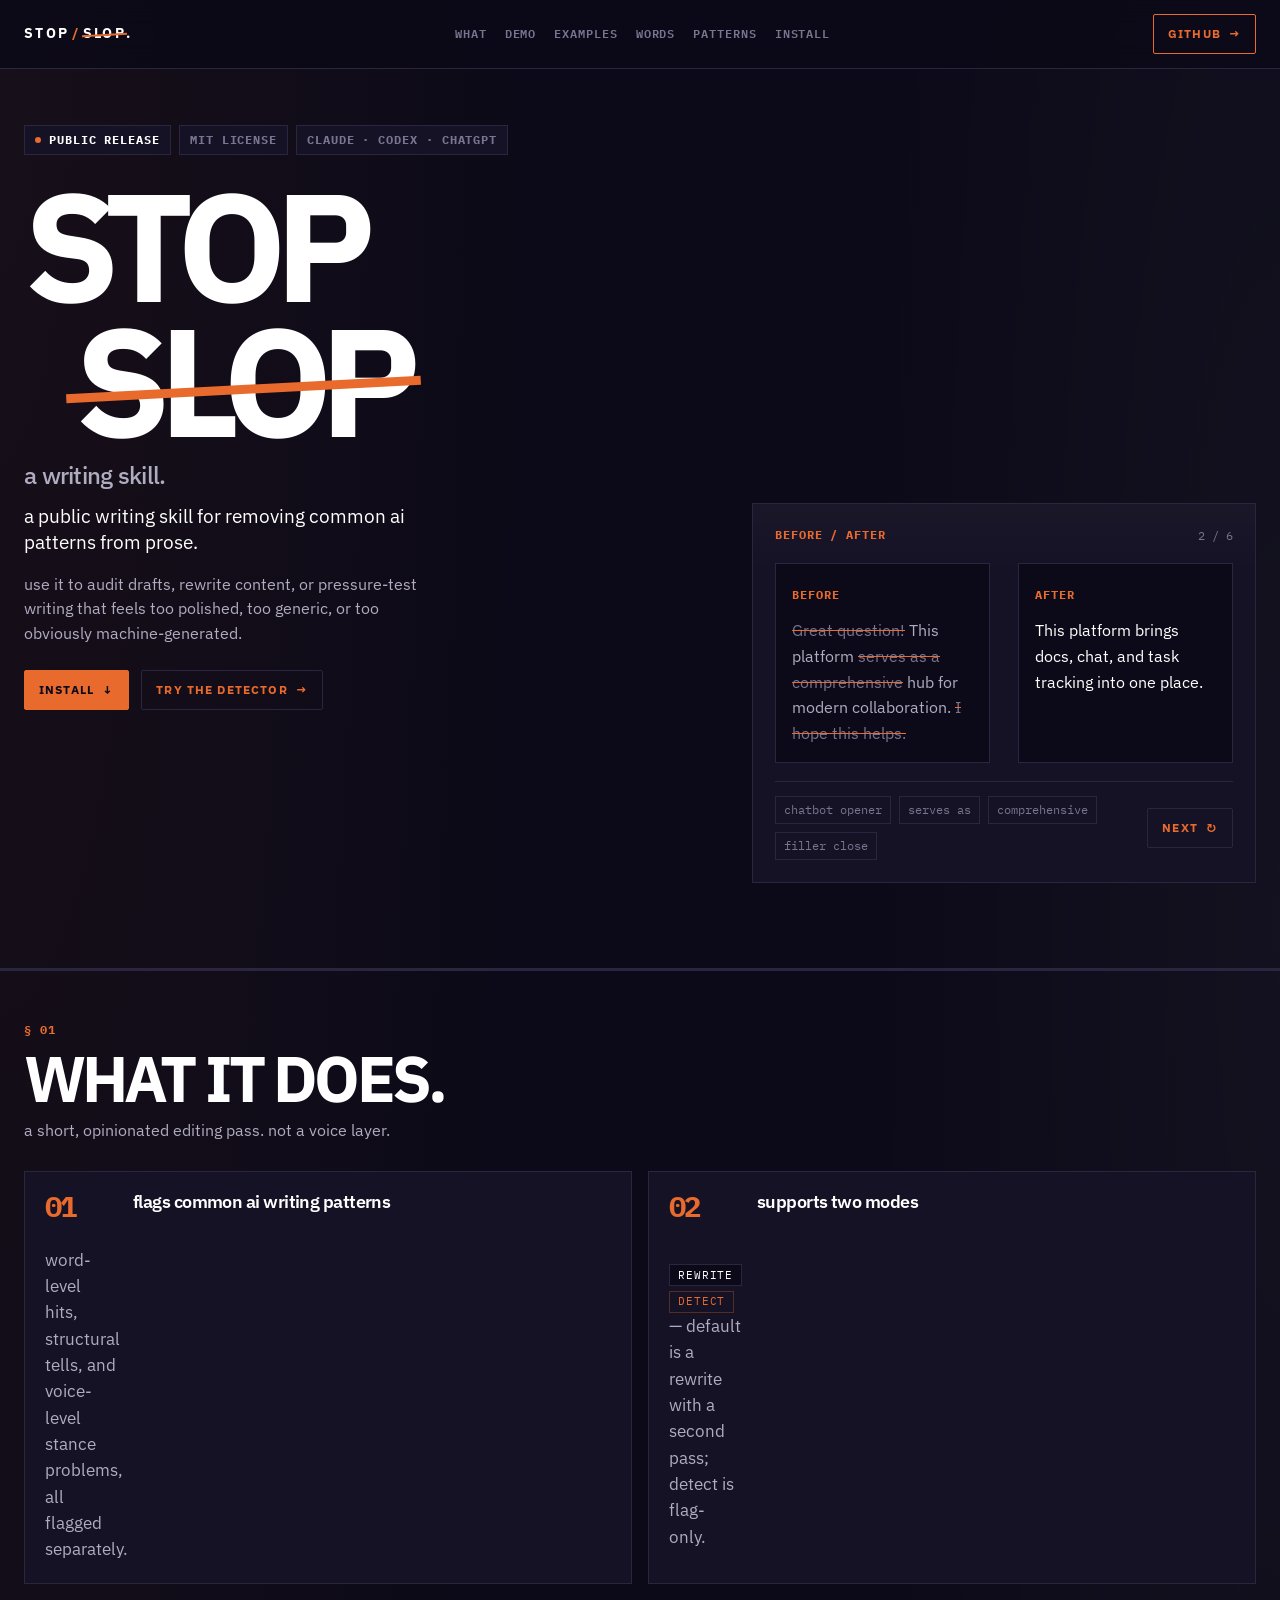
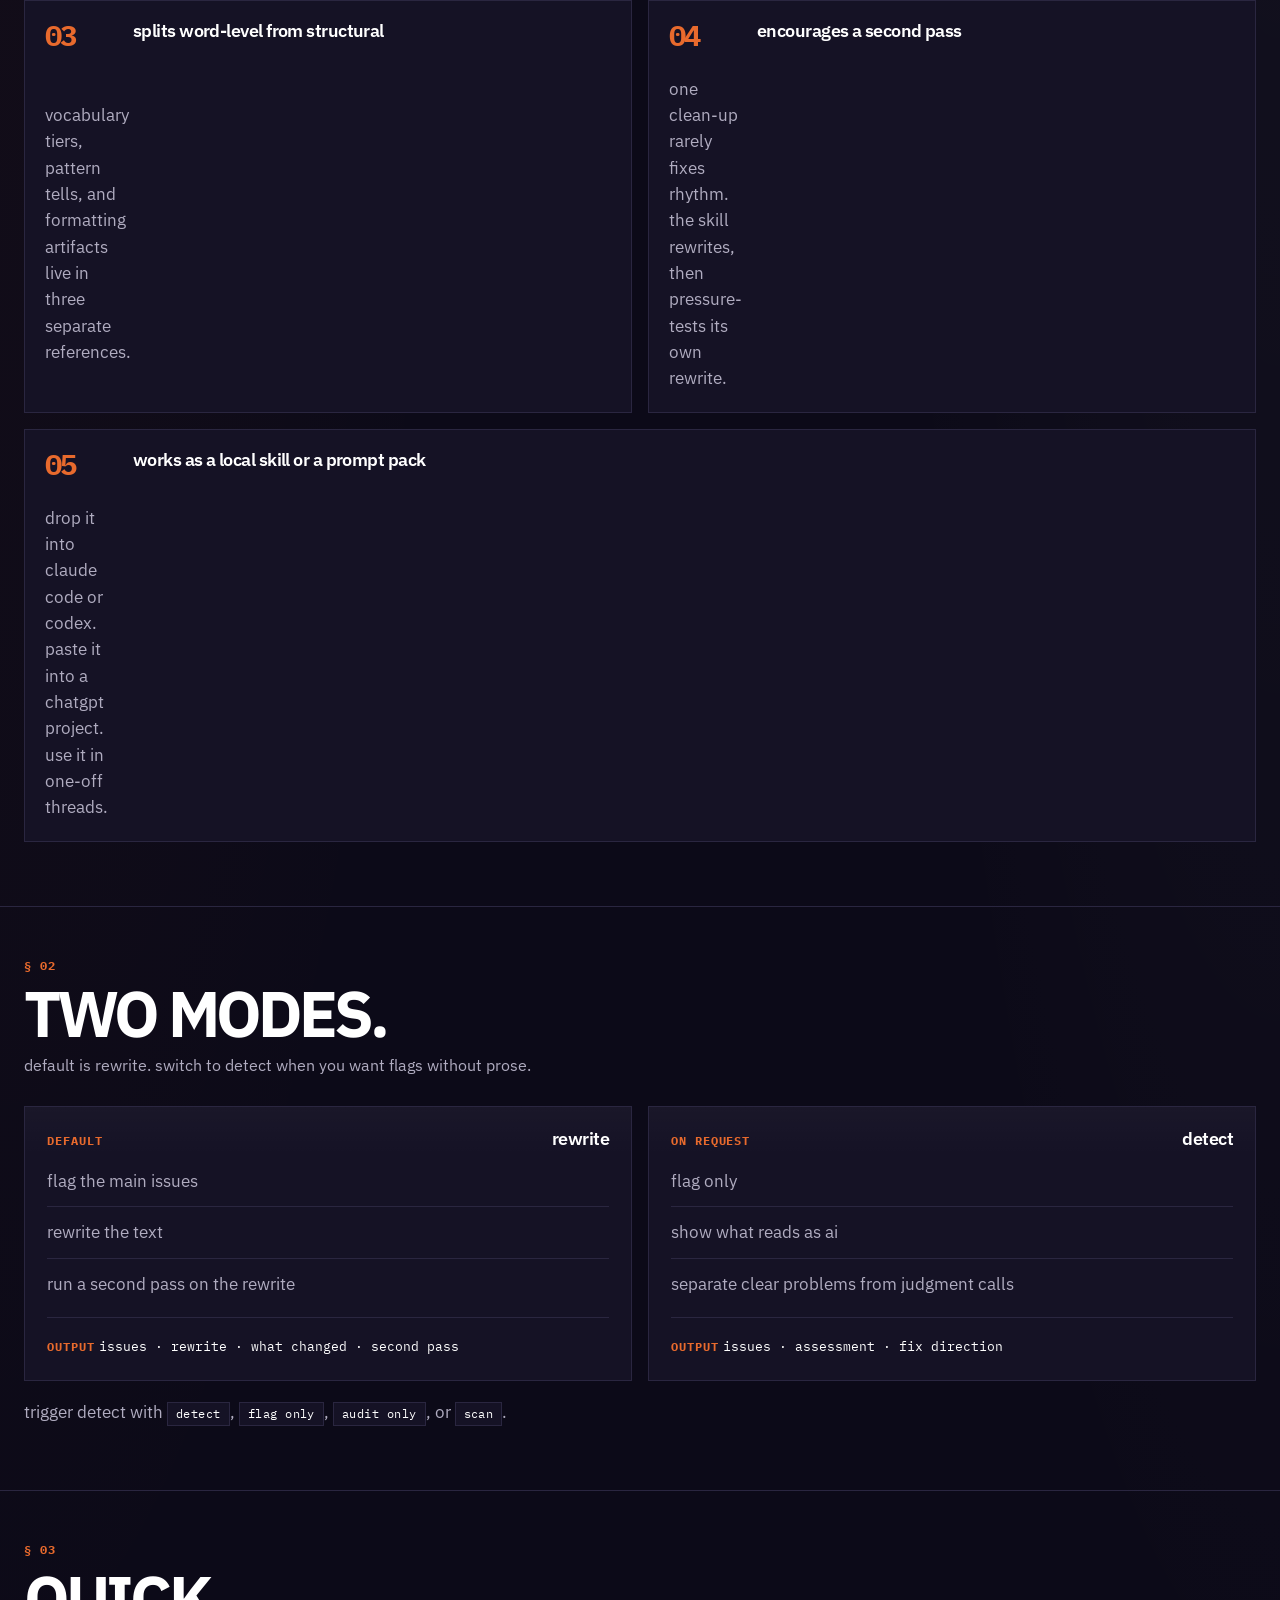
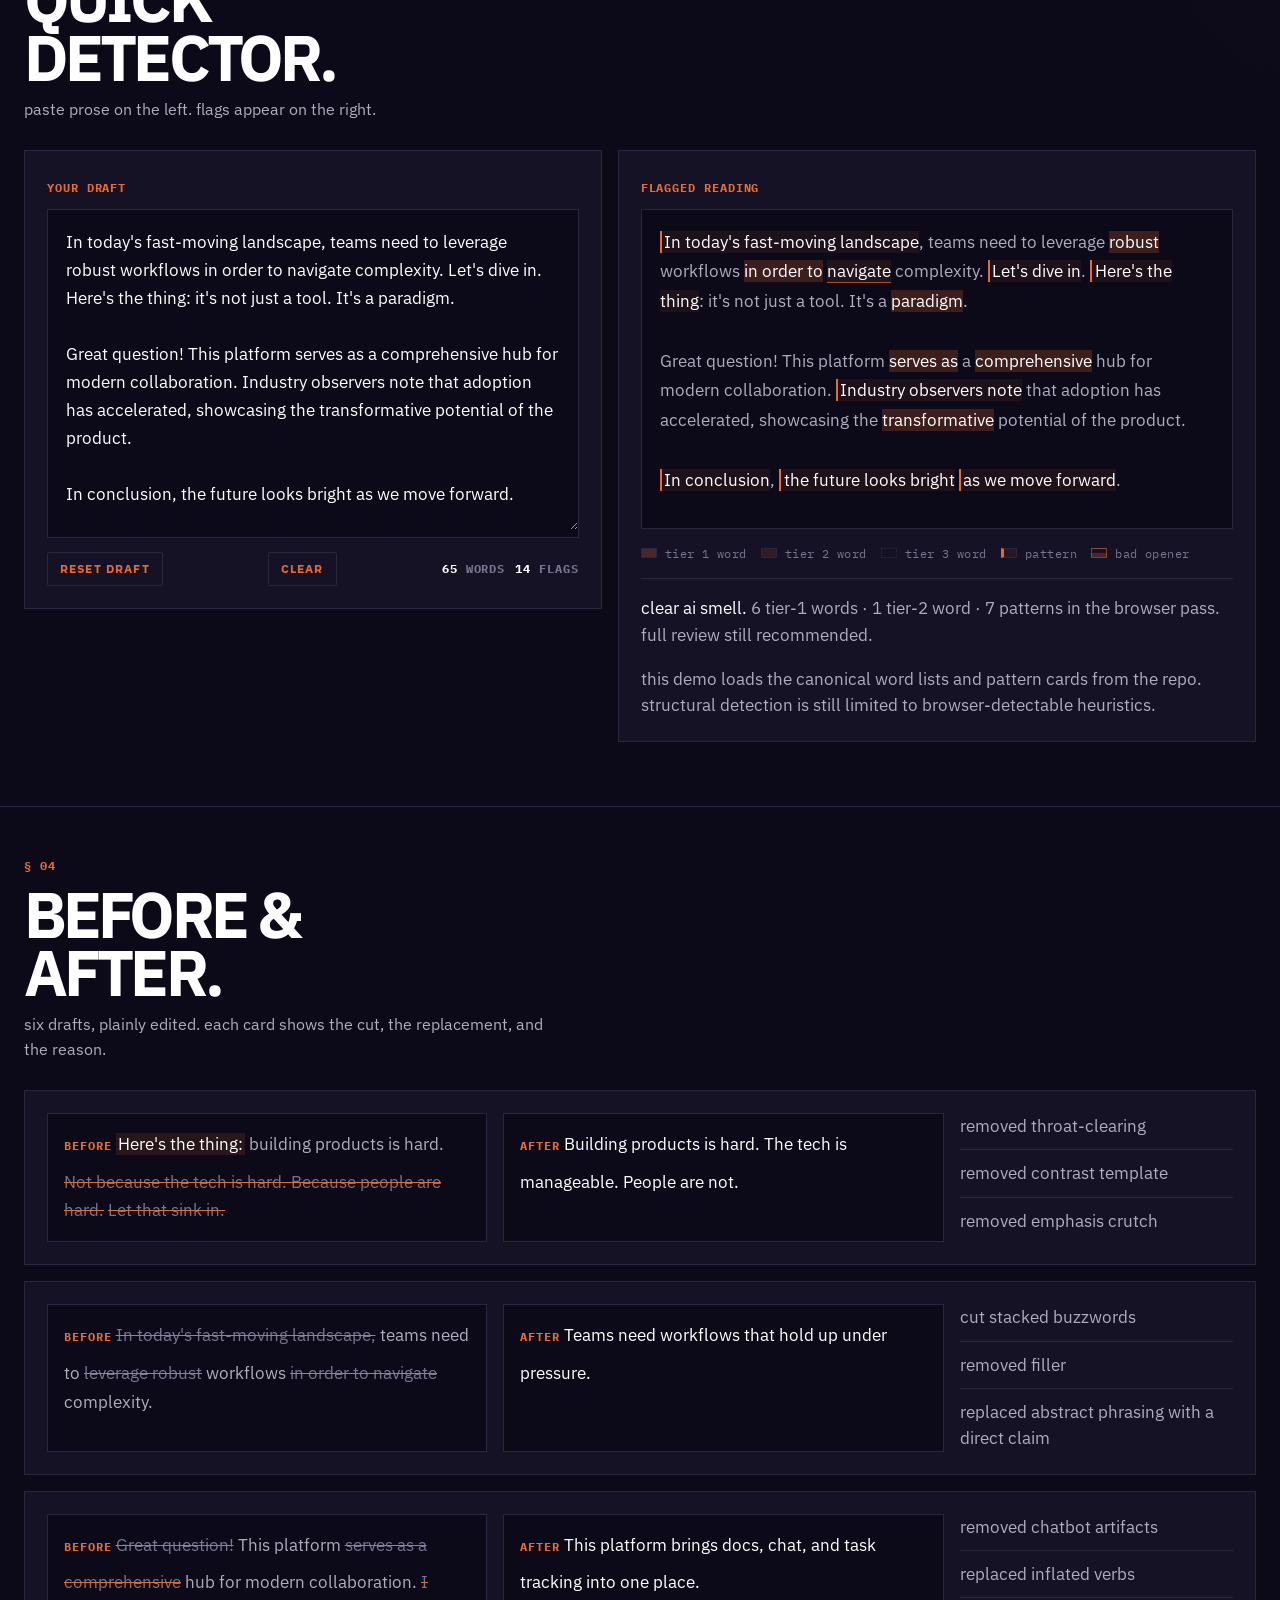
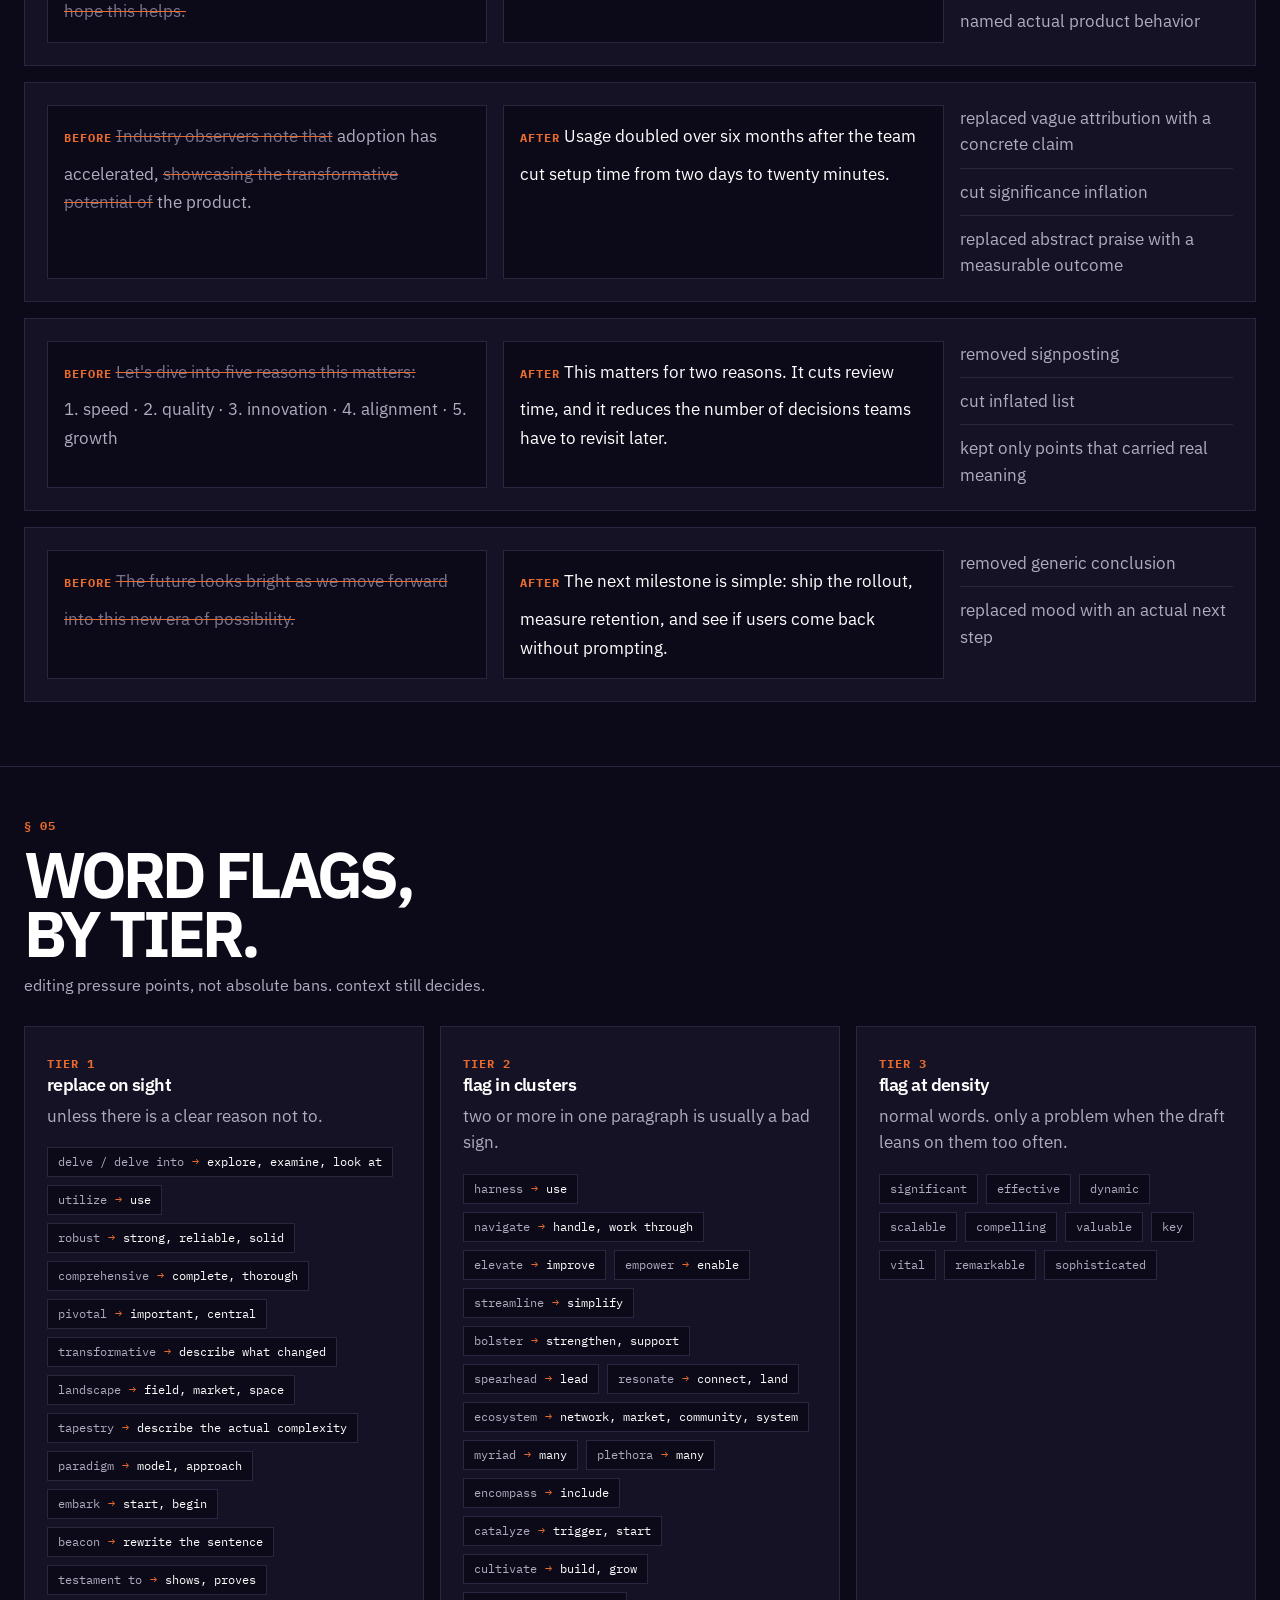
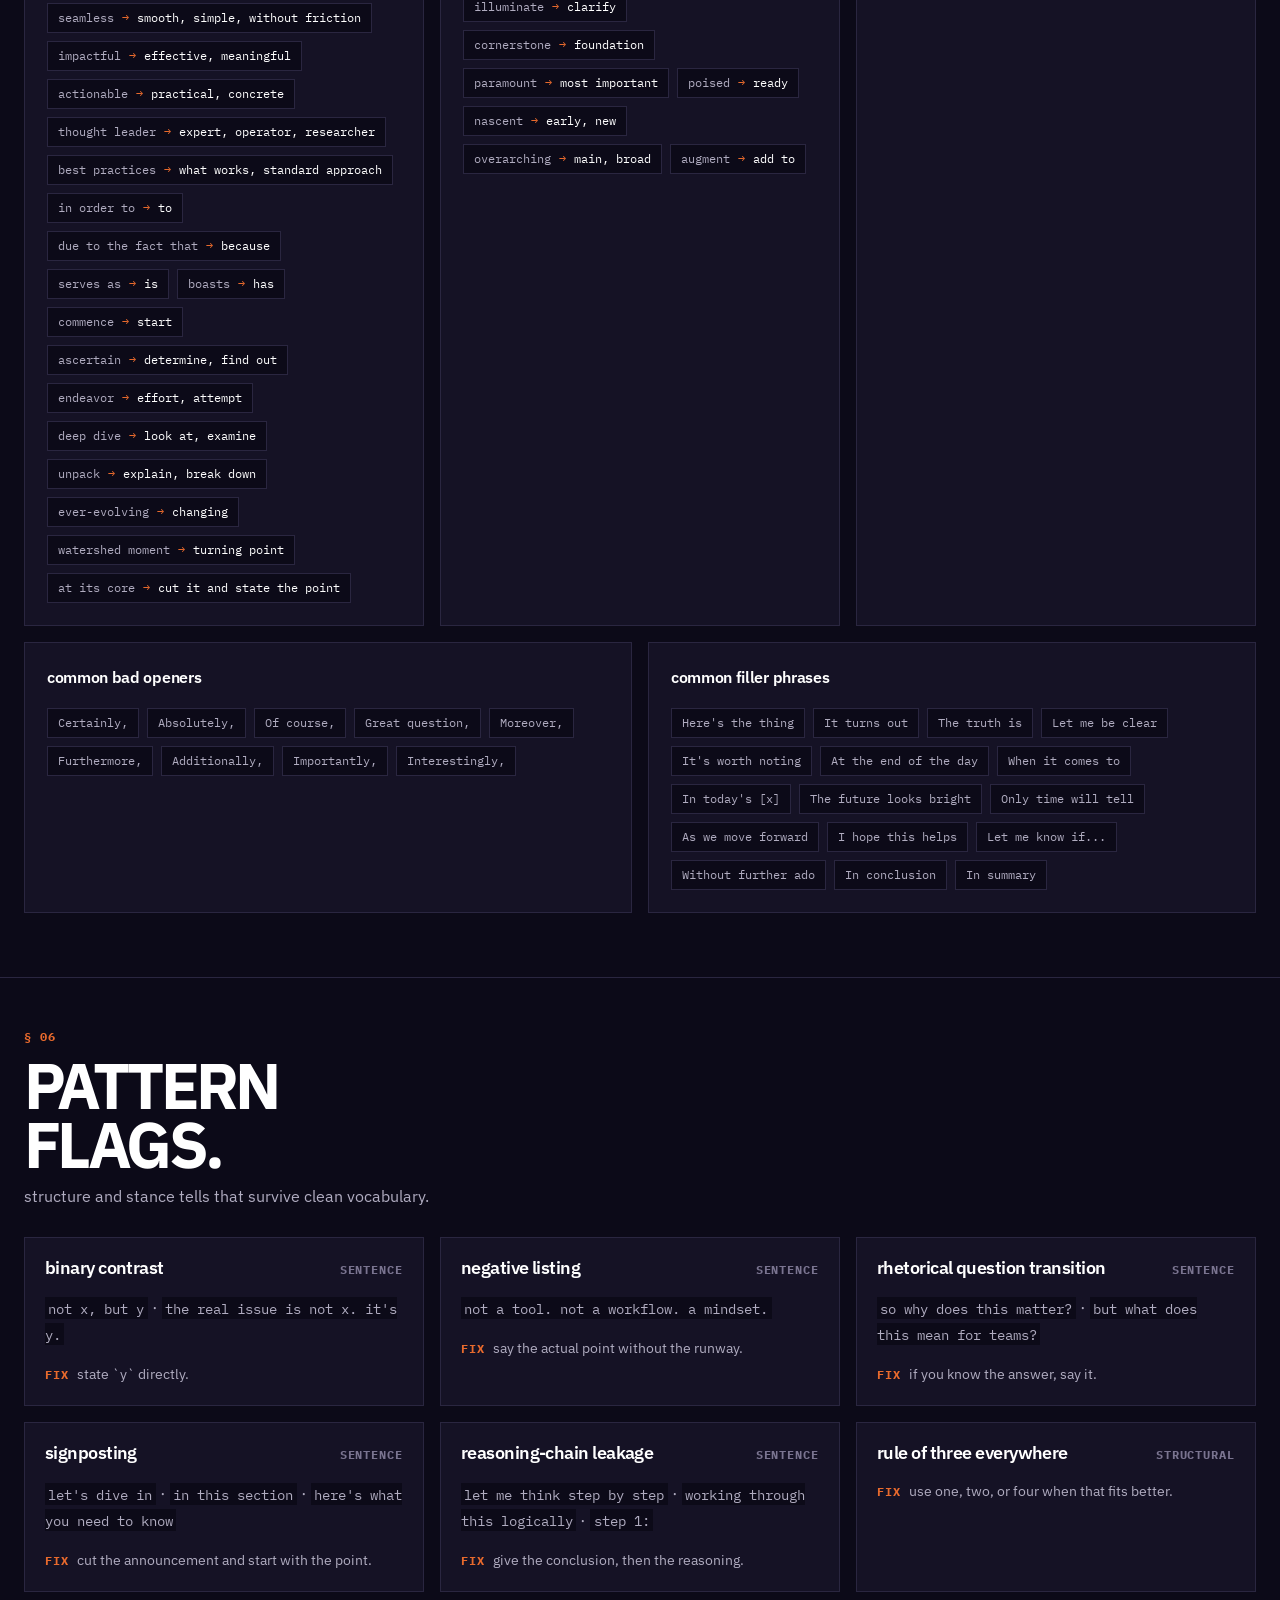
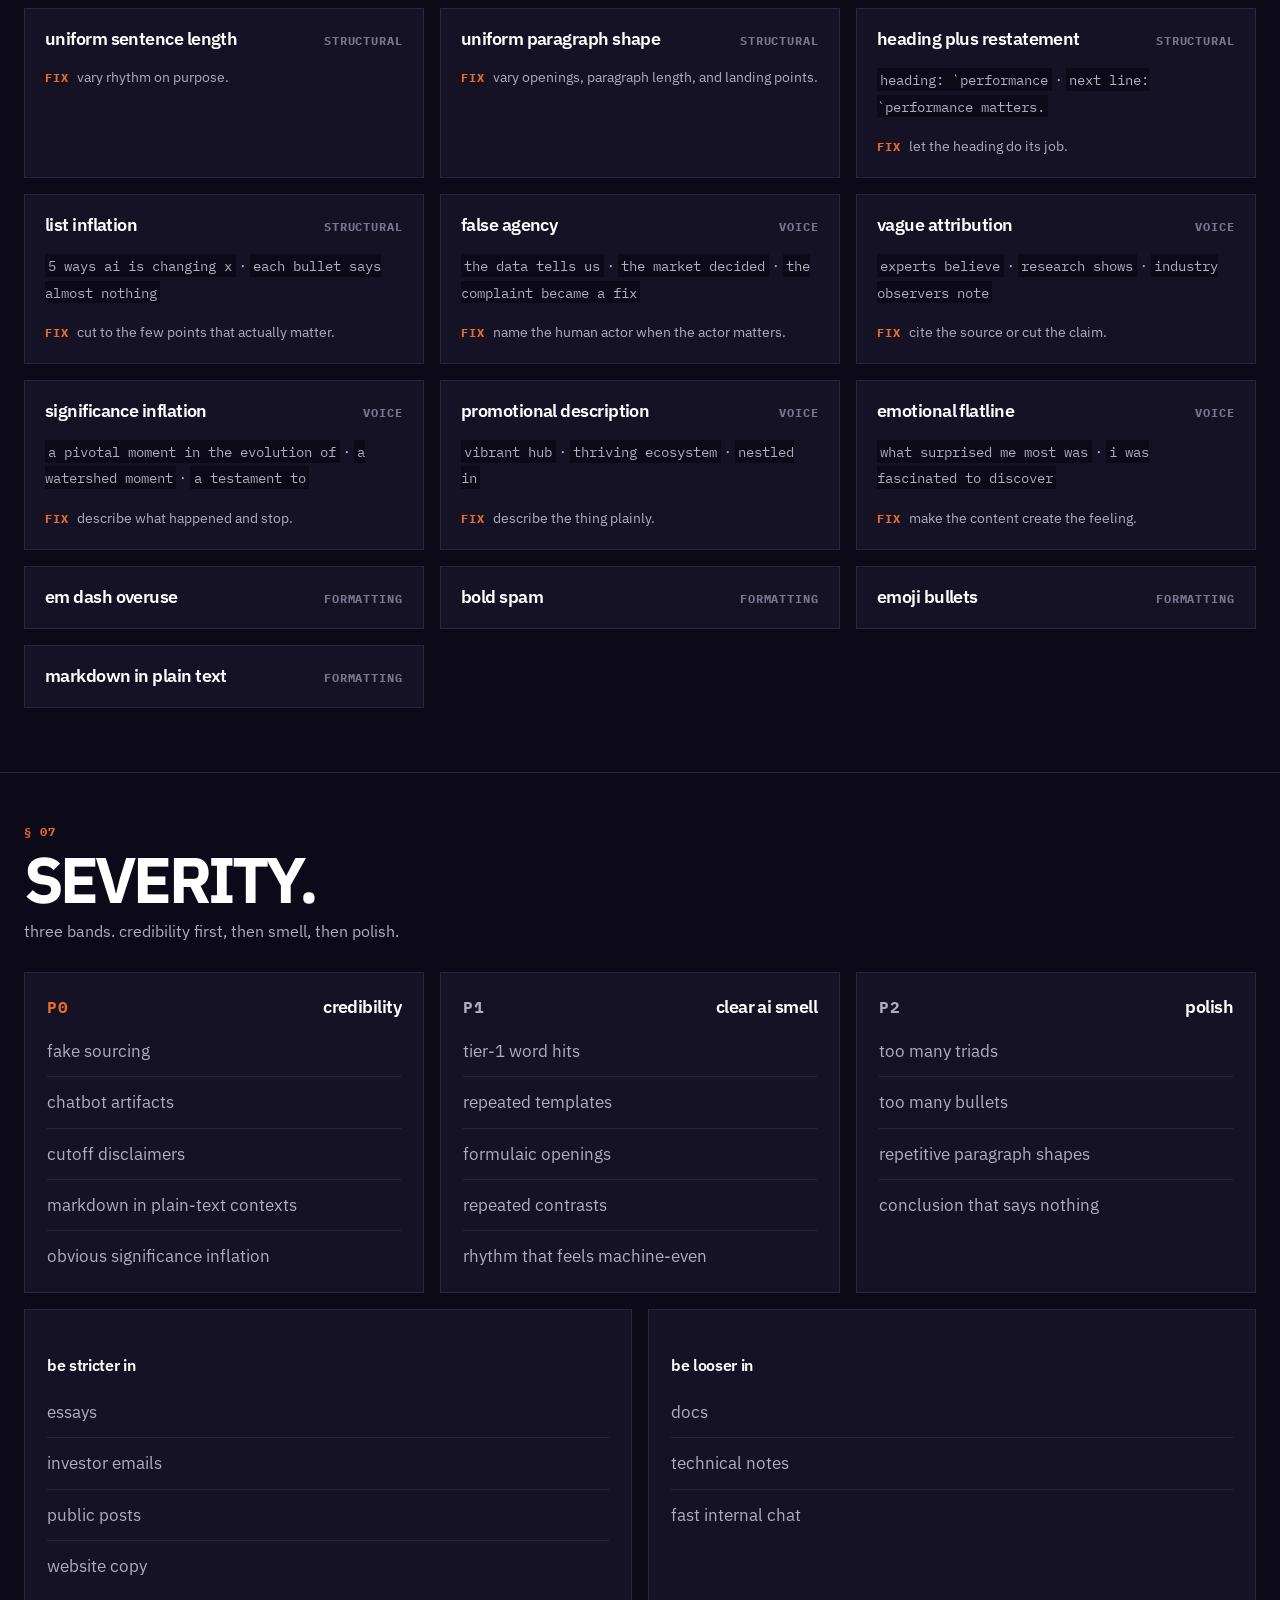
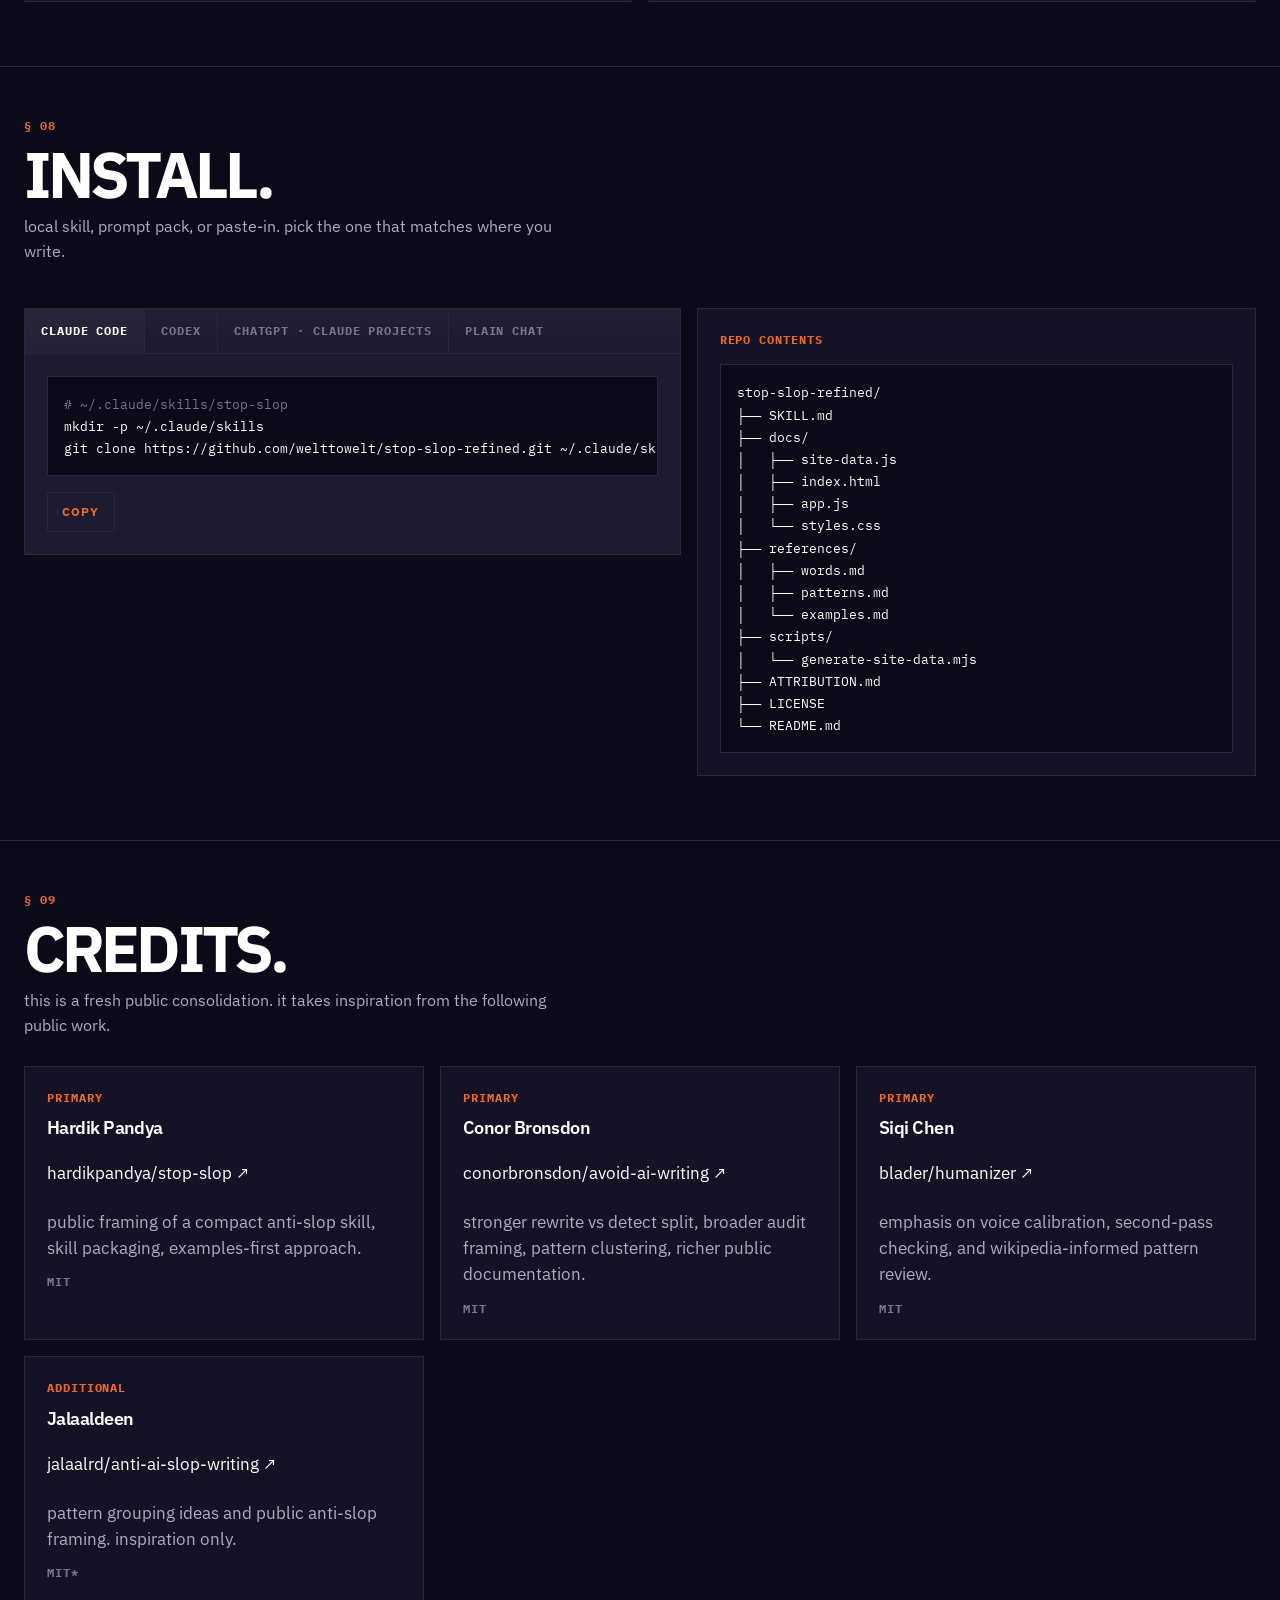
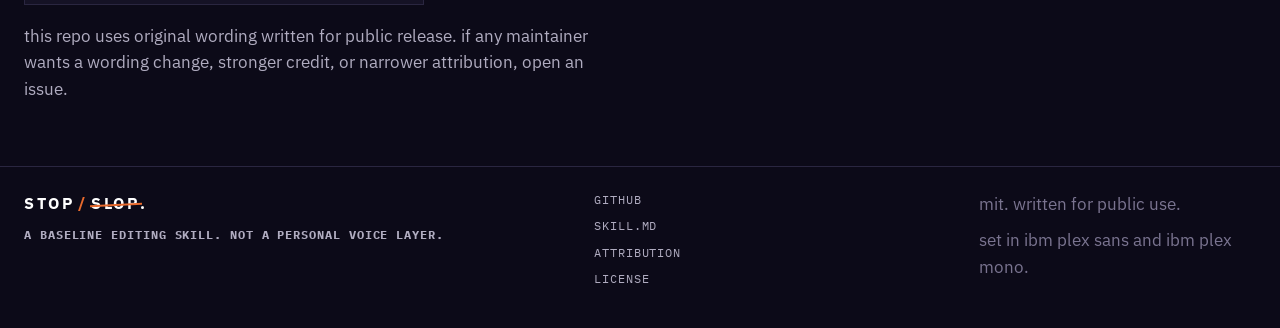
==== docs/index.html @ f8f54dd7 "Redesign Stop Slop site in dark editorial style" ====
<!doctype html>
<html lang="en">
<head>
<meta charset="utf-8" />
<meta name="viewport" content="width=device-width,initial-scale=1,viewport-fit=cover" />
<meta name="color-scheme" content="dark" />
<title>stop slop — a public writing skill</title>
<meta name="description" content="A public writing skill for removing common AI patterns from prose. Audit drafts, rewrite content, pressure-test writing." />
<meta property="og:title" content="stop slop" />
<meta property="og:description" content="A public writing skill for removing common AI patterns from prose." />
<link rel="preconnect" href="https://fonts.googleapis.com">
<link rel="preconnect" href="https://fonts.gstatic.com" crossorigin>
<link rel="stylesheet" href="https://fonts.googleapis.com/css2?family=IBM+Plex+Mono:wght@400;500;600;700&family=IBM+Plex+Sans:wght@400;500;600;700&display=swap">
<link rel="stylesheet" href="styles.css">
<link rel="icon" href="data:image/svg+xml,%3Csvg xmlns='http://www.w3.org/2000/svg' viewBox='0 0 100 100'%3E%3Ctext x='8' y='78' font-family='Georgia,serif' font-size='96' font-style='italic' font-weight='900' fill='%23141211'%3Es%3C/text%3E%3Cpath d='M6 58 L64 58' stroke='%23c83a26' stroke-width='10' stroke-linecap='round' transform='rotate(-6 35 58)'/%3E%3C/svg%3E">
</head>
<body>

<!-- MASTHEAD -->
<header class="masthead">
  <div class="wrap">
    <a class="wordmark" href="#top" aria-label="stop slop">
      <span class="wm-stop">stop</span><span class="wm-sep">/</span><span class="wm-slop">slop</span><span class="wm-dot">.</span>
    </a>
    <nav class="nav" aria-label="sections">
      <a href="#what">what</a>
      <a href="#demo">demo</a>
      <a href="#examples">examples</a>
      <a href="#words">words</a>
      <a href="#patterns">patterns</a>
      <a href="#install">install</a>
    </nav>
    <div class="mast-right">
      <a class="gh" href="https://github.com/welttowelt/stop-slop-refined" target="_blank" rel="noopener">
        github <span aria-hidden="true">→</span>
      </a>
    </div>
  </div>
</header>

<main id="top">

<!-- HERO -->
<section class="hero" aria-labelledby="hero-title">
  <div class="wrap hero-wrap">

    <aside class="hero-meta">
      <span class="tag tag-live"><span class="dot"></span> public release</span>
      <span class="tag">mit license</span>
      <span class="tag">claude · codex · chatgpt</span>
    </aside>

    <h1 id="hero-title" class="display">
      <span class="d-line">stop</span>
      <span class="d-line slant"><em>slop</em><span class="mark"></span></span>
      <span class="d-line small">a writing skill.</span>
    </h1>

    <div class="hero-body">
      <p class="lede">
        a public writing skill for removing common ai patterns from prose.
      </p>
      <p class="deck">
        use it to audit drafts, rewrite content, or pressure-test writing that feels too polished,
        too generic, or too obviously machine-generated.
      </p>
      <div class="cta-row">
        <a class="btn btn-primary" href="#install">install <span aria-hidden="true">↓</span></a>
        <a class="btn btn-ghost" href="#demo">try the detector <span aria-hidden="true">→</span></a>
      </div>
    </div>

    <!-- hero demo: before/after reveal -->
    <figure class="hero-demo" aria-label="live before-after demonstration">
      <header class="demo-head">
        <span class="d-title">before / after</span>
        <span class="d-counter"><span data-demo-index>1</span>&nbsp;/&nbsp;<span data-demo-total>6</span></span>
      </header>
      <div class="demo-stage">
        <div class="demo-side demo-before">
          <span class="side-label">before</span>
          <blockquote data-demo-before></blockquote>
        </div>
        <div class="demo-divider" aria-hidden="true">
          <svg viewBox="0 0 24 24"><path d="M5 12h14M13 6l6 6-6 6" fill="none" stroke="currentColor" stroke-width="2" stroke-linecap="round" stroke-linejoin="round"/></svg>
        </div>
        <div class="demo-side demo-after">
          <span class="side-label">after</span>
          <blockquote data-demo-after></blockquote>
        </div>
      </div>
      <footer class="demo-foot">
        <ul class="demo-changes" data-demo-changes></ul>
        <button class="demo-next" type="button" data-demo-next>next <span aria-hidden="true">↻</span></button>
      </footer>
    </figure>

  </div>

  <!-- subtle ruled baseline -->
  <div class="rules" aria-hidden="true"></div>
</section>

<!-- WHAT IT DOES -->
<section id="what" class="section what" aria-labelledby="what-title">
  <div class="wrap">
    <div class="sec-head">
      <span class="sec-num">§ 01</span>
      <h2 id="what-title" class="sec-title">what it does.</h2>
      <p class="sec-kicker">a short, opinionated editing pass. not a voice layer.</p>
    </div>

    <ol class="what-grid">
      <li>
        <span class="num">01</span>
        <h3>flags common ai writing patterns</h3>
        <p>word-level hits, structural tells, and voice-level stance problems, all flagged separately.</p>
      </li>
      <li>
        <span class="num">02</span>
        <h3>supports two modes</h3>
        <p><span class="pill pill-ink">rewrite</span> <span class="pill pill-out">detect</span> — default is a rewrite with a second pass; detect is flag-only.</p>
      </li>
      <li>
        <span class="num">03</span>
        <h3>splits word-level from structural</h3>
        <p>vocabulary tiers, pattern tells, and formatting artifacts live in three separate references.</p>
      </li>
      <li>
        <span class="num">04</span>
        <h3>encourages a second pass</h3>
        <p>one clean-up rarely fixes rhythm. the skill rewrites, then pressure-tests its own rewrite.</p>
      </li>
      <li>
        <span class="num">05</span>
        <h3>works as a local skill or a prompt pack</h3>
        <p>drop it into claude code or codex. paste it into a chatgpt project. use it in one-off threads.</p>
      </li>
    </ol>
  </div>
</section>

<!-- MODES -->
<section id="modes" class="section modes" aria-labelledby="modes-title">
  <div class="wrap modes-wrap">
    <div class="sec-head">
      <span class="sec-num">§ 02</span>
      <h2 id="modes-title" class="sec-title">two modes.</h2>
      <p class="sec-kicker">default is rewrite. switch to detect when you want flags without prose.</p>
    </div>

    <div class="modes-grid">
      <article class="mode mode-rewrite">
        <header>
          <span class="mode-label">default</span>
          <h3>rewrite</h3>
        </header>
        <ul>
          <li><span>flag the main issues</span></li>
          <li><span>rewrite the text</span></li>
          <li><span>run a second pass on the rewrite</span></li>
        </ul>
        <footer>
          <span class="mode-out">output</span>
          <code>issues · rewrite · what changed · second pass</code>
        </footer>
      </article>

      <article class="mode mode-detect">
        <header>
          <span class="mode-label">on request</span>
          <h3>detect</h3>
        </header>
        <ul>
          <li><span>flag only</span></li>
          <li><span>show what reads as ai</span></li>
          <li><span>separate clear problems from judgment calls</span></li>
        </ul>
        <footer>
          <span class="mode-out">output</span>
          <code>issues · assessment · fix direction</code>
        </footer>
      </article>
    </div>

    <p class="modes-note">
      trigger detect with <span class="kbd">detect</span>, <span class="kbd">flag only</span>, <span class="kbd">audit only</span>, or <span class="kbd">scan</span>.
    </p>
  </div>
</section>

<!-- INTERACTIVE DETECTOR -->
<section id="demo" class="section detector" aria-labelledby="det-title">
  <div class="wrap">
    <div class="sec-head">
      <span class="sec-num">§ 03</span>
      <h2 id="det-title" class="sec-title">quick detector.</h2>
      <p class="sec-kicker">paste prose on the left. flags appear on the right.</p>
    </div>

    <div class="det-stage">
      <div class="det-input-col">
        <label class="det-label" for="det-input">your draft</label>
        <div class="det-input-box">
          <textarea id="det-input" spellcheck="false" autocapitalize="off" autocomplete="off">In today's fast-moving landscape, teams need to leverage robust workflows in order to navigate complexity. Let's dive in. Here's the thing: it's not just a tool. It's a paradigm.

Great question! This platform serves as a comprehensive hub for modern collaboration. Industry observers note that adoption has accelerated, showcasing the transformative potential of the product.

In conclusion, the future looks bright as we move forward.</textarea>
        </div>
        <div class="det-toolbar">
          <button type="button" class="btn btn-ghost btn-sm" data-det-reset>reset draft</button>
          <button type="button" class="btn btn-ghost btn-sm" data-det-clear>clear</button>
          <span class="det-counts">
            <span class="c-count"><b data-det-words>0</b> words</span>
            <span class="c-count"><b data-det-flags>0</b> flags</span>
          </span>
        </div>
      </div>

      <div class="det-output-col">
        <label class="det-label">flagged reading</label>
        <div class="det-output" data-det-output aria-live="polite"></div>
        <ul class="det-legend">
          <li><span class="sw sw-t1"></span> tier 1 word</li>
          <li><span class="sw sw-t2"></span> tier 2 word</li>
          <li><span class="sw sw-t3"></span> tier 3 word</li>
          <li><span class="sw sw-pat"></span> pattern</li>
          <li><span class="sw sw-open"></span> bad opener</li>
        </ul>
        <div class="det-score" data-det-score></div>
        <p class="modes-note">this demo loads the canonical word lists and pattern cards from the repo. structural detection is still limited to browser-detectable heuristics.</p>
      </div>
    </div>
  </div>
</section>

<!-- EXAMPLES -->
<section id="examples" class="section examples" aria-labelledby="ex-title">
  <div class="wrap">
    <div class="sec-head">
      <span class="sec-num">§ 04</span>
      <h2 id="ex-title" class="sec-title">before &amp; after.</h2>
      <p class="sec-kicker">six drafts, plainly edited. each card shows the cut, the replacement, and the reason.</p>
    </div>

    <ol class="ex-list" data-examples-list></ol>
  </div>
</section>

<!-- WORDS / TIERS -->
<section id="words" class="section words" aria-labelledby="words-title">
  <div class="wrap">
    <div class="sec-head">
      <span class="sec-num">§ 05</span>
      <h2 id="words-title" class="sec-title">word flags, by tier.</h2>
      <p class="sec-kicker">editing pressure points, not absolute bans. context still decides.</p>
    </div>

    <div class="tiers">
      <article class="tier tier-1">
        <header>
          <span class="tier-tag">tier 1</span>
          <h3>replace on sight</h3>
          <p>unless there is a clear reason not to.</p>
        </header>
        <div class="tier-pills" data-tier="1"></div>
      </article>
      <article class="tier tier-2">
        <header>
          <span class="tier-tag">tier 2</span>
          <h3>flag in clusters</h3>
          <p>two or more in one paragraph is usually a bad sign.</p>
        </header>
        <div class="tier-pills" data-tier="2"></div>
      </article>
      <article class="tier tier-3">
        <header>
          <span class="tier-tag">tier 3</span>
          <h3>flag at density</h3>
          <p>normal words. only a problem when the draft leans on them too often.</p>
        </header>
        <div class="tier-pills" data-tier="3"></div>
      </article>
    </div>

    <div class="openers-fillers">
      <div class="of-col">
        <h4>common bad openers</h4>
        <div class="of-pills" data-openers></div>
      </div>
      <div class="of-col">
        <h4>common filler phrases</h4>
        <div class="of-pills" data-fillers></div>
      </div>
    </div>
  </div>
</section>

<!-- PATTERNS -->
<section id="patterns" class="section patterns" aria-labelledby="pat-title">
  <div class="wrap">
    <div class="sec-head">
      <span class="sec-num">§ 06</span>
      <h2 id="pat-title" class="sec-title">pattern flags.</h2>
      <p class="sec-kicker">structure and stance tells that survive clean vocabulary.</p>
    </div>

    <div class="pat-grid" data-patterns></div>
  </div>
</section>

<!-- SEVERITY -->
<section id="severity" class="section severity" aria-labelledby="sev-title">
  <div class="wrap">
    <div class="sec-head">
      <span class="sec-num">§ 07</span>
      <h2 id="sev-title" class="sec-title">severity.</h2>
      <p class="sec-kicker">three bands. credibility first, then smell, then polish.</p>
    </div>

    <ol class="sev-grid">
      <li class="sev sev-p0">
        <header>
          <span class="sev-label">p0</span>
          <h3>credibility</h3>
        </header>
        <ul>
          <li>fake sourcing</li>
          <li>chatbot artifacts</li>
          <li>cutoff disclaimers</li>
          <li>markdown in plain-text contexts</li>
          <li>obvious significance inflation</li>
        </ul>
      </li>
      <li class="sev sev-p1">
        <header>
          <span class="sev-label">p1</span>
          <h3>clear ai smell</h3>
        </header>
        <ul>
          <li>tier-1 word hits</li>
          <li>repeated templates</li>
          <li>formulaic openings</li>
          <li>repeated contrasts</li>
          <li>rhythm that feels machine-even</li>
        </ul>
      </li>
      <li class="sev sev-p2">
        <header>
          <span class="sev-label">p2</span>
          <h3>polish</h3>
        </header>
        <ul>
          <li>too many triads</li>
          <li>too many bullets</li>
          <li>repetitive paragraph shapes</li>
          <li>conclusion that says nothing</li>
        </ul>
      </li>
    </ol>

    <div class="calib">
      <div class="calib-col calib-strict">
        <h4>be stricter in</h4>
        <ul>
          <li>essays</li>
          <li>investor emails</li>
          <li>public posts</li>
          <li>website copy</li>
        </ul>
      </div>
      <div class="calib-col calib-loose">
        <h4>be looser in</h4>
        <ul>
          <li>docs</li>
          <li>technical notes</li>
          <li>fast internal chat</li>
        </ul>
      </div>
    </div>
  </div>
</section>

<!-- INSTALL -->
<section id="install" class="section install" aria-labelledby="inst-title">
  <div class="wrap">
    <div class="sec-head">
      <span class="sec-num">§ 08</span>
      <h2 id="inst-title" class="sec-title">install.</h2>
      <p class="sec-kicker">local skill, prompt pack, or paste-in. pick the one that matches where you write.</p>
    </div>

    <div class="inst-panel">
      <div class="inst-tabs" role="tablist" aria-label="install targets">
        <button role="tab" class="inst-tab active" data-inst-tab="claude">claude code</button>
        <button role="tab" class="inst-tab" data-inst-tab="codex">codex</button>
        <button role="tab" class="inst-tab" data-inst-tab="projects">chatgpt · claude projects</button>
        <button role="tab" class="inst-tab" data-inst-tab="chat">plain chat</button>
      </div>

      <div class="inst-panes">
        <div class="inst-pane active" data-inst-pane="claude">
          <pre><code><span class="c-comment"># ~/.claude/skills/stop-slop</span>
mkdir -p ~/.claude/skills
git clone https://github.com/welttowelt/stop-slop-refined.git ~/.claude/skills/stop-slop</code></pre>
          <button class="copy" type="button" data-copy>copy</button>
        </div>
        <div class="inst-pane" data-inst-pane="codex">
          <pre><code><span class="c-comment"># ~/.codex/skills/stop-slop</span>
mkdir -p ~/.codex/skills
git clone https://github.com/welttowelt/stop-slop-refined.git ~/.codex/skills/stop-slop</code></pre>
          <button class="copy" type="button" data-copy>copy</button>
        </div>
        <div class="inst-pane" data-inst-pane="projects">
          <p>use <code>SKILL.md</code> as the main instruction file. pull in files under <code>references/</code> for the word list, the pattern list, or examples.</p>
          <pre><code><span class="c-comment"># attach as project files</span>
SKILL.md
references/words.md
references/patterns.md
references/examples.md</code></pre>
          <button class="copy" type="button" data-copy>copy</button>
        </div>
        <div class="inst-pane" data-inst-pane="chat">
          <p>paste the key parts of <code>SKILL.md</code> into a project instruction, custom instruction, or the first message of a thread.</p>
          <pre><code><span class="c-comment"># trigger phrases</span>
rewrite this with stop slop
audit this for ai writing patterns
detect only. do not rewrite
use stop slop on this memo</code></pre>
          <button class="copy" type="button" data-copy>copy</button>
        </div>
      </div>
    </div>

    <div class="repo-tree">
      <header>repo contents</header>
<pre><code>stop-slop-refined/
├── SKILL.md
├── docs/
│   ├── site-data.js
│   ├── index.html
│   ├── app.js
│   └── styles.css
├── references/
│   ├── words.md
│   ├── patterns.md
│   └── examples.md
├── scripts/
│   └── generate-site-data.mjs
├── ATTRIBUTION.md
├── LICENSE
└── README.md</code></pre>
    </div>
  </div>
</section>

<!-- CREDITS -->
<section id="credits" class="section credits" aria-labelledby="cr-title">
  <div class="wrap">
    <div class="sec-head">
      <span class="sec-num">§ 09</span>
      <h2 id="cr-title" class="sec-title">credits.</h2>
      <p class="sec-kicker">this is a fresh public consolidation. it takes inspiration from the following public work.</p>
    </div>

    <ul class="cred-grid">
      <li class="cred">
        <span class="cred-kind">primary</span>
        <h3>Hardik Pandya</h3>
        <p class="cred-repo"><a href="https://github.com/hardikpandya/stop-slop" target="_blank" rel="noopener">hardikpandya/stop-slop <span aria-hidden="true">↗</span></a></p>
        <p class="cred-note">public framing of a compact anti-slop skill, skill packaging, examples-first approach.</p>
        <span class="cred-lic">mit</span>
      </li>
      <li class="cred">
        <span class="cred-kind">primary</span>
        <h3>Conor Bronsdon</h3>
        <p class="cred-repo"><a href="https://github.com/conorbronsdon/avoid-ai-writing" target="_blank" rel="noopener">conorbronsdon/avoid-ai-writing <span aria-hidden="true">↗</span></a></p>
        <p class="cred-note">stronger rewrite vs detect split, broader audit framing, pattern clustering, richer public documentation.</p>
        <span class="cred-lic">mit</span>
      </li>
      <li class="cred">
        <span class="cred-kind">primary</span>
        <h3>Siqi Chen</h3>
        <p class="cred-repo"><a href="https://github.com/blader/humanizer" target="_blank" rel="noopener">blader/humanizer <span aria-hidden="true">↗</span></a></p>
        <p class="cred-note">emphasis on voice calibration, second-pass checking, and wikipedia-informed pattern review.</p>
        <span class="cred-lic">mit</span>
      </li>
      <li class="cred">
        <span class="cred-kind">additional</span>
        <h3>Jalaaldeen</h3>
        <p class="cred-repo"><a href="https://github.com/jalaalrd/anti-ai-slop-writing" target="_blank" rel="noopener">jalaalrd/anti-ai-slop-writing <span aria-hidden="true">↗</span></a></p>
        <p class="cred-note">pattern grouping ideas and public anti-slop framing. inspiration only.</p>
        <span class="cred-lic">mit*</span>
      </li>
    </ul>

    <p class="cred-foot">
      this repo uses original wording written for public release. if any maintainer wants a wording change, stronger credit, or narrower attribution, open an issue.
    </p>
  </div>
</section>

</main>

<footer class="foot">
  <div class="wrap foot-wrap">
    <div class="foot-col">
      <a class="wordmark wordmark-sm" href="#top" aria-label="stop slop">
        <span class="wm-stop">stop</span><span class="wm-sep">/</span><span class="wm-slop">slop</span><span class="wm-dot">.</span>
      </a>
      <p class="foot-tag">a baseline editing skill. not a personal voice layer.</p>
    </div>
    <div class="foot-col foot-links">
      <a href="https://github.com/welttowelt/stop-slop-refined" target="_blank" rel="noopener">github</a>
      <a href="https://github.com/welttowelt/stop-slop-refined/blob/main/SKILL.md" target="_blank" rel="noopener">skill.md</a>
      <a href="https://github.com/welttowelt/stop-slop-refined/blob/main/ATTRIBUTION.md" target="_blank" rel="noopener">attribution</a>
      <a href="https://github.com/welttowelt/stop-slop-refined/blob/main/LICENSE" target="_blank" rel="noopener">license</a>
    </div>
    <div class="foot-col foot-meta">
      <p>mit. written for public use.</p>
      <p class="foot-set">set in ibm plex sans and ibm plex mono.</p>
    </div>
  </div>
</footer>

<script src="site-data.js"></script>
<script src="app.js"></script>
</body>
</html>
---- docs/styles.css ----
:root {
  --bg: #0c0a18;
  --bg-def: #13102a;
  --surface: #151225;
  --panel: #1e1a30;
  --line: #2a2640;
  --line-soft: rgba(42, 38, 64, 0.38);
  --text: #ffffff;
  --body: #b0acc0;
  --muted: #7a7490;
  --accent: #e86a2d;
  --accent-soft: rgba(232, 106, 45, 0.11);
  --accent-strong: rgba(232, 106, 45, 0.2);
  --sans: "IBM Plex Sans", "Helvetica Neue", Arial, sans-serif;
  --mono: "IBM Plex Mono", "SFMono-Regular", Menlo, monospace;
  --wrap: min(1440px, calc(100vw - 48px));
  --radius: 2px;
  --ease: cubic-bezier(0.2, 0.8, 0.2, 1);
}

*,
*::before,
*::after {
  box-sizing: border-box;
}

html {
  scroll-behavior: smooth;
  -webkit-text-size-adjust: 100%;
}

body {
  margin: 0;
  background:
    radial-gradient(ellipse 60% 42% at 0% 0%, rgba(232, 106, 45, 0.05) 0%, transparent 70%),
    radial-gradient(ellipse 42% 28% at 100% 8%, rgba(255, 255, 255, 0.03) 0%, transparent 78%),
    var(--bg);
  color: var(--text);
  font-family: var(--sans);
  font-size: 17px;
  line-height: 1.55;
  -webkit-font-smoothing: antialiased;
  text-rendering: optimizeLegibility;
  overflow-x: hidden;
}

body::before {
  content: "";
  position: fixed;
  inset: 0;
  pointer-events: none;
  background-image:
    linear-gradient(rgba(255, 255, 255, 0.015) 1px, transparent 1px),
    linear-gradient(90deg, rgba(255, 255, 255, 0.015) 1px, transparent 1px);
  background-size: 160px 160px;
  mask-image: linear-gradient(180deg, rgba(0, 0, 0, 0.36), transparent 74%);
  opacity: 0.32;
  z-index: 0;
}

a {
  color: inherit;
  text-decoration: none;
}

button {
  font: inherit;
}

img,
svg {
  display: block;
  max-width: 100%;
}

code,
pre,
kbd {
  font-family: var(--mono);
}

mark {
  padding: 0 0.14em;
  color: var(--text);
  background: rgba(232, 106, 45, 0.12);
}

del {
  color: var(--muted);
  text-decoration-color: var(--accent);
  text-decoration-thickness: 1px;
}

::selection {
  background: var(--accent);
  color: var(--bg);
}

.wrap {
  width: var(--wrap);
  margin-inline: auto;
  position: relative;
  z-index: 1;
}

.masthead {
  position: sticky;
  top: 0;
  z-index: 50;
  border-bottom: 1px solid var(--line);
  backdrop-filter: blur(14px);
  -webkit-backdrop-filter: blur(14px);
  background: rgba(12, 10, 24, 0.86);
}

.masthead .wrap {
  display: flex;
  align-items: center;
  justify-content: space-between;
  gap: 20px;
  min-height: 68px;
}

.wordmark {
  display: inline-flex;
  align-items: baseline;
  gap: 0;
  color: var(--text);
  font-size: 0.88rem;
  font-weight: 700;
  letter-spacing: 0.16em;
  text-transform: uppercase;
}

.wordmark .wm-stop,
.wordmark .wm-slop,
.wordmark .wm-dot {
  color: var(--text);
}

.wordmark .wm-sep {
  padding: 0 0.2em;
  color: var(--accent);
}

.wordmark .wm-slop {
  position: relative;
}

.wordmark .wm-slop::after {
  content: "";
  position: absolute;
  left: -0.08em;
  right: -0.08em;
  top: 52%;
  height: 2px;
  background: var(--accent);
  transform: rotate(-3deg);
}

.wordmark-sm {
  font-size: 1rem;
}

.nav {
  display: flex;
  flex-wrap: wrap;
  gap: 12px 18px;
  color: var(--muted);
  font-family: var(--mono);
  font-size: 0.72rem;
  font-weight: 600;
  letter-spacing: 0.08em;
  text-transform: uppercase;
}

.nav a,
.foot-links a {
  transition: color 0.18s var(--ease);
}

.nav a:hover,
.nav a:focus-visible,
.foot-links a:hover,
.foot-links a:focus-visible {
  color: var(--accent);
  outline: none;
}

.mast-right {
  display: flex;
  align-items: center;
  gap: 12px;
}

.theme {
  display: none;
}

.gh,
.btn,
.demo-next,
.copy {
  min-height: 40px;
  padding: 0 14px;
  border: 1px solid var(--line);
  border-radius: var(--radius);
  display: inline-flex;
  align-items: center;
  justify-content: center;
  gap: 8px;
  cursor: pointer;
  font-size: 0.72rem;
  font-weight: 700;
  letter-spacing: 0.1em;
  text-transform: uppercase;
  transition:
    background-color 0.18s var(--ease),
    border-color 0.18s var(--ease),
    color 0.18s var(--ease),
    transform 0.18s var(--ease);
}

.gh {
  background: transparent;
  color: var(--accent);
  border-color: var(--accent);
}

.gh:hover,
.gh:focus-visible,
.btn:hover,
.btn:focus-visible,
.demo-next:hover,
.demo-next:focus-visible,
.copy:hover,
.copy:focus-visible {
  outline: none;
  transform: translateY(-1px);
}

.gh:hover,
.gh:focus-visible,
.btn-ghost:hover,
.btn-ghost:focus-visible,
.demo-next:hover,
.demo-next:focus-visible,
.copy:hover,
.copy:focus-visible {
  background: var(--accent-soft);
}

.btn-primary {
  background: var(--accent);
  border-color: var(--accent);
  color: var(--bg);
}

.btn-primary:hover,
.btn-primary:focus-visible {
  background: #f0783d;
  border-color: #f0783d;
}

.btn-ghost,
.demo-next,
.copy {
  background: transparent;
  color: var(--accent);
}

.btn-sm {
  min-height: 34px;
  padding: 0 12px;
}

.hero {
  position: relative;
  padding: 56px 0 86px;
  border-bottom: 1px solid var(--line);
}

.rules {
  position: absolute;
  left: 0;
  right: 0;
  bottom: 0;
  height: 1px;
  background: var(--line);
}

.hero-wrap {
  display: grid;
  grid-template-columns: repeat(12, minmax(0, 1fr));
  gap: 16px;
  align-items: start;
}

.hero-meta {
  grid-column: 1 / 8;
  display: flex;
  flex-wrap: wrap;
  gap: 8px;
}

.tag,
.sec-num,
.side-label,
.d-title,
.panel-label,
.tier-tag,
.pat-group,
.cred-kind,
.sev-label,
.mode-label,
.mode-out,
.det-label,
.ex-side-label,
.c-count,
.foot-tag {
  font-family: var(--mono);
  font-size: 0.72rem;
  font-weight: 700;
  letter-spacing: 0.08em;
  text-transform: uppercase;
}

.tag {
  display: inline-flex;
  align-items: center;
  gap: 8px;
  min-height: 30px;
  padding: 0 10px;
  color: var(--muted);
  border: 1px solid var(--line);
  background: var(--surface);
}

.tag-live {
  color: var(--text);
}

.tag .dot {
  width: 6px;
  height: 6px;
  border-radius: 50%;
  background: var(--accent);
  box-shadow: 0 0 0 0 rgba(232, 106, 45, 0.28);
  animation: pulse 2.6s var(--ease) infinite;
}

@keyframes pulse {
  0%,
  100% {
    box-shadow: 0 0 0 0 rgba(232, 106, 45, 0.26);
  }
  50% {
    box-shadow: 0 0 0 8px rgba(232, 106, 45, 0);
  }
}

.display {
  grid-column: 1 / 8;
  margin: 6px 0 0;
  max-width: 7ch;
  color: var(--text);
  font-size: clamp(4.8rem, 12vw, 10rem);
  font-weight: 700;
  line-height: 0.88;
  letter-spacing: -0.08em;
  text-transform: uppercase;
}

.display .d-line {
  display: block;
  position: relative;
}

.display .small {
  margin-top: 18px;
  color: var(--body);
  font-size: clamp(1rem, 1.9vw, 1.6rem);
  font-weight: 500;
  letter-spacing: -0.03em;
  text-transform: none;
}

.display .slant {
  padding-left: clamp(24px, 4vw, 56px);
}

.display .slant em {
  position: relative;
  display: inline-block;
  font-style: normal;
  color: var(--text);
}

.display .slant em::after {
  content: "";
  position: absolute;
  left: -0.06em;
  right: -0.08em;
  top: 54%;
  height: clamp(6px, 0.7vw, 10px);
  background: var(--accent);
  transform: rotate(-3deg);
}

.display .mark {
  display: none;
}

.hero-body {
  grid-column: 1 / 7;
  max-width: 42ch;
}

.lede {
  margin: 0;
  color: var(--text);
  font-size: 1.18rem;
  line-height: 1.4;
}

.deck {
  margin: 16px 0 0;
  color: var(--body);
  font-size: 1rem;
}

.cta-row {
  display: flex;
  flex-wrap: wrap;
  gap: 12px;
  margin-top: 24px;
}

.hero-demo {
  grid-column: 8 / -1;
  margin: 0;
  padding: 22px;
  border: 1px solid var(--line);
  background:
    linear-gradient(180deg, rgba(255, 255, 255, 0.02) 0%, rgba(255, 255, 255, 0) 18%),
    var(--surface);
}

.demo-head,
.demo-foot,
.pat header,
.mode header,
.sev header,
.cred,
.inst-tabs,
.inst-pane,
.repo-tree header {
  display: flex;
}

.demo-head,
.demo-foot {
  align-items: center;
  justify-content: space-between;
  gap: 14px;
}

.d-title {
  color: var(--accent);
}

.d-counter {
  color: var(--muted);
  font-family: var(--mono);
  font-size: 0.78rem;
}

.demo-stage {
  display: grid;
  grid-template-columns: minmax(0, 1fr) auto minmax(0, 1fr);
  gap: 14px;
  margin-top: 18px;
}

.demo-side {
  min-height: 188px;
  padding: 16px;
  border: 1px solid var(--line);
  background: var(--bg);
}

.side-label {
  display: inline-block;
  color: var(--accent);
}

.demo-side blockquote {
  margin: 12px 0 0;
  color: var(--body);
  font-size: 1rem;
  line-height: 1.6;
}

.demo-divider {
  display: grid;
  place-items: center;
  color: var(--accent);
}

.highlight {
  color: var(--text);
  background: rgba(232, 106, 45, 0.12);
}

.strike {
  color: var(--muted);
  text-decoration: line-through;
  text-decoration-color: var(--accent);
}

.kept {
  color: var(--text);
}

.demo-foot {
  margin-top: 18px;
  padding-top: 14px;
  border-top: 1px solid var(--line);
}

.demo-changes {
  display: flex;
  flex-wrap: wrap;
  gap: 8px;
  list-style: none;
  padding: 0;
  margin: 0;
}

.demo-changes li {
  min-height: 28px;
  padding: 0 8px;
  display: inline-flex;
  align-items: center;
  border: 1px solid var(--line);
  color: var(--muted);
  font-family: var(--mono);
  font-size: 0.72rem;
}

.section {
  padding: 50px 0 64px;
  border-top: 1px solid var(--line);
}

.sec-head {
  display: grid;
  gap: 10px;
  margin-bottom: 28px;
}

.sec-num,
.tier-tag,
.cred-kind,
.mode-label,
.mode-out,
.sev-label,
.det-label,
.ex-side-label,
.panel-label {
  color: var(--accent);
}

.sec-title {
  margin: 0;
  max-width: 12ch;
  color: var(--text);
  font-size: clamp(2.2rem, 5vw, 4.8rem);
  font-weight: 700;
  line-height: 0.92;
  letter-spacing: -0.06em;
  text-transform: uppercase;
}

.sec-kicker {
  margin: 0;
  max-width: 54ch;
  color: var(--body);
  font-size: 1rem;
}

.what-grid,
.ex-list,
.sev-grid,
.cred-grid {
  list-style: none;
  padding: 0;
  margin: 0;
}

.what-grid {
  display: grid;
  grid-template-columns: repeat(10, minmax(0, 1fr));
  gap: 16px;
}

.what-grid li {
  grid-column: span 5;
  display: grid;
  grid-template-columns: 72px minmax(0, 1fr);
  gap: 16px;
  padding: 20px;
  border: 1px solid var(--line);
  background: var(--surface);
}

.what-grid li:last-child {
  grid-column: 1 / -1;
}

.what-grid .num {
  color: var(--accent);
  font-family: var(--mono);
  font-size: 1.8rem;
  font-weight: 700;
  line-height: 1;
  letter-spacing: -0.06em;
}

.what-grid h3,
.mode h3,
.tier h3,
.sev h3,
.cred h3,
.pat h3 {
  margin: 0;
  color: var(--text);
  font-size: 1.15rem;
  font-weight: 600;
  line-height: 1.08;
  letter-spacing: -0.03em;
}

.what-grid p,
.mode li,
.mode footer,
.modes-note,
.det-toolbar,
.det-score,
.ex-before,
.ex-after,
.ex-changes li,
.tier p,
.of-col h4,
.pat p,
.sev li,
.calib li,
.inst-pane p,
.cred p,
.cred-foot,
.foot-meta,
.repo-tree,
.foot-tag {
  color: var(--body);
}

.what-grid p,
.mode p,
.tier p,
.cred p {
  margin: 10px 0 0;
}

.pill {
  display: inline-flex;
  align-items: center;
  min-height: 22px;
  padding: 0 8px;
  border: 1px solid var(--line);
  font-family: var(--mono);
  font-size: 0.7rem;
  letter-spacing: 0.08em;
  text-transform: uppercase;
}

.pill-ink {
  color: var(--text);
  background: var(--bg);
}

.pill-out {
  color: var(--accent);
  background: transparent;
  border-color: rgba(232, 106, 45, 0.3);
}

.modes-grid {
  display: grid;
  grid-template-columns: repeat(2, minmax(0, 1fr));
  gap: 16px;
}

.mode {
  padding: 22px;
  border: 1px solid var(--line);
  background:
    linear-gradient(180deg, rgba(255, 255, 255, 0.02) 0%, rgba(255, 255, 255, 0) 18%),
    var(--surface);
}

.mode header,
.sev header {
  align-items: baseline;
  justify-content: space-between;
  gap: 12px;
}

.mode ul,
.sev ul,
.calib ul {
  margin: 18px 0 0;
  padding: 0;
  list-style: none;
}

.mode li,
.sev li,
.calib li {
  padding-top: 12px;
  margin-top: 12px;
  border-top: 1px solid var(--line);
}

.mode li:first-child,
.sev li:first-child,
.calib li:first-child {
  padding-top: 0;
  margin-top: 0;
  border-top: 0;
}

.mode footer {
  margin-top: 20px;
  padding-top: 14px;
  border-top: 1px solid var(--line);
  align-items: center;
  gap: 12px;
  flex-wrap: wrap;
}

.mode footer code {
  color: var(--text);
  font-size: 0.8rem;
}

.modes-note {
  margin: 18px 0 0;
  max-width: 58ch;
}

.kbd {
  display: inline-flex;
  align-items: center;
  min-height: 24px;
  padding: 0 8px;
  border: 1px solid var(--line);
  background: var(--surface);
  color: var(--text);
  font-family: var(--mono);
  font-size: 0.72rem;
  letter-spacing: 0.04em;
}

.det-stage {
  display: grid;
  grid-template-columns: minmax(0, 0.95fr) minmax(0, 1.05fr);
  gap: 16px;
  align-items: start;
}

.det-input-col,
.det-output-col,
.tier,
.of-col,
.pat,
.sev,
.calib-col,
.inst-panel,
.repo-tree,
.cred {
  border: 1px solid var(--line);
}

.det-input-col,
.det-output-col {
  padding: 22px;
  background: var(--surface);
}

.det-label {
  display: inline-block;
  margin-bottom: 12px;
}

.det-input-box,
.det-output {
  border: 1px solid var(--line);
  background: var(--bg);
}

.det-input-box {
  min-height: 320px;
}

.det-input-box textarea {
  width: 100%;
  min-height: 320px;
  padding: 18px;
  border: 0;
  resize: vertical;
  background: transparent;
  color: var(--text);
  font: inherit;
  line-height: 1.65;
}

.det-input-box textarea:focus {
  outline: none;
}

.det-toolbar {
  margin-top: 14px;
  display: flex;
  align-items: center;
  justify-content: space-between;
  gap: 12px;
  flex-wrap: wrap;
}

.det-counts {
  display: flex;
  gap: 10px;
  flex-wrap: wrap;
}

.c-count {
  color: var(--muted);
}

.c-count b {
  color: var(--text);
}

.det-output {
  min-height: 320px;
  padding: 18px;
  color: var(--body);
  line-height: 1.75;
}

.hl {
  color: var(--text);
}

.hl-t1 {
  background: rgba(232, 106, 45, 0.22);
}

.hl-t2 {
  background: rgba(232, 106, 45, 0.1);
  border-bottom: 1px solid rgba(232, 106, 45, 0.65);
}

.hl-t3 {
  border-bottom: 1px dotted var(--muted);
}

.hl-pat {
  padding-left: 0.15em;
  border-left: 2px solid var(--accent);
  background: rgba(232, 106, 45, 0.08);
}

.hl-open {
  color: var(--accent);
  text-decoration: underline;
  text-decoration-style: dashed;
  text-underline-offset: 0.18em;
}

.det-legend {
  display: flex;
  flex-wrap: wrap;
  gap: 8px 14px;
  list-style: none;
  padding: 0;
  margin: 16px 0 0;
  color: var(--muted);
  font-family: var(--mono);
  font-size: 0.72rem;
  letter-spacing: 0.04em;
}

.det-legend li {
  display: inline-flex;
  align-items: center;
  gap: 8px;
}

.sw {
  width: 16px;
  height: 10px;
  border: 1px solid var(--line);
  background: transparent;
}

.sw-t1 {
  background: rgba(232, 106, 45, 0.24);
}

.sw-t2 {
  background: rgba(232, 106, 45, 0.12);
}

.sw-t3 {
  border-style: dotted;
}

.sw-pat {
  border-left: 3px solid var(--accent);
  background: rgba(232, 106, 45, 0.08);
}

.sw-open {
  border-color: rgba(232, 106, 45, 0.5);
  background: linear-gradient(180deg, transparent 55%, rgba(232, 106, 45, 0.25) 55%);
}

.det-score {
  margin-top: 16px;
  padding-top: 16px;
  border-top: 1px solid var(--line);
}

.score-clean,
.score-strong,
.score-neutral {
  color: var(--text);
}

.score-clean {
  color: var(--accent);
}

.score-neutral {
  color: var(--body);
}

.ex-list {
  display: grid;
  gap: 16px;
}

.ex {
  display: grid;
  grid-template-columns: minmax(0, 1fr) minmax(0, 1fr) minmax(220px, 0.62fr);
  gap: 16px;
  padding: 22px;
  border: 1px solid var(--line);
  background: var(--surface);
}

.ex-before,
.ex-after {
  padding: 16px;
  border: 1px solid var(--line);
  background: var(--bg);
  line-height: 1.7;
}

.ex-after {
  color: var(--text);
}

.ex-side-label {
  display: inline-block;
  margin-bottom: 12px;
}

.ex-changes {
  list-style: none;
  padding: 0;
  margin: 0;
  display: grid;
  gap: 10px;
  align-content: start;
}

.ex-changes li {
  padding: 10px 0 0;
  border-top: 1px solid var(--line);
}

.ex-changes li:first-child {
  padding-top: 0;
  border-top: 0;
}

.tiers {
  display: grid;
  grid-template-columns: repeat(3, minmax(0, 1fr));
  gap: 16px;
}

.tier {
  padding: 22px;
  background: var(--surface);
}

.tier header,
.of-col h4,
.repo-tree header,
.foot-col p {
  margin: 0;
}

.tier header p {
  margin-top: 8px;
  color: var(--body);
}

.tier-pills,
.of-pills {
  display: flex;
  flex-wrap: wrap;
  gap: 8px;
  margin-top: 18px;
}

.wpill,
.ofpill {
  min-height: 30px;
  padding: 0 10px;
  display: inline-flex;
  align-items: center;
  gap: 8px;
  border: 1px solid var(--line);
  background: var(--bg);
  color: var(--body);
  font-family: var(--mono);
  font-size: 0.72rem;
  line-height: 1.25;
}

.wpill .arrow {
  color: var(--accent);
}

.wpill .fix {
  color: var(--text);
}

.openers-fillers,
.calib {
  display: grid;
  grid-template-columns: repeat(2, minmax(0, 1fr));
  gap: 16px;
  margin-top: 16px;
}

.of-col,
.calib-col {
  padding: 22px;
  background: var(--surface);
}

.of-col h4,
.calib-col h4 {
  color: var(--text);
  font-size: 1rem;
  font-weight: 600;
  letter-spacing: -0.02em;
}

.pat-grid,
.cred-grid {
  display: grid;
  grid-template-columns: repeat(3, minmax(0, 1fr));
  gap: 16px;
}

.pat {
  padding: 20px;
  background: var(--surface);
}

.pat header {
  align-items: baseline;
  justify-content: space-between;
  gap: 12px;
}

.pat-group {
  color: var(--muted);
}

.eg,
.fix-line {
  margin: 16px 0 0;
}

.eg code,
.fix-line {
  color: var(--body);
  font-size: 0.9rem;
}

.eg code {
  padding: 0.12em 0.24em;
  background: var(--bg);
}

.fix-line b {
  margin-right: 8px;
  color: var(--accent);
  font-family: var(--mono);
  font-size: 0.72rem;
  font-weight: 700;
  letter-spacing: 0.08em;
  text-transform: uppercase;
}

.sev-grid {
  display: grid;
  grid-template-columns: repeat(3, minmax(0, 1fr));
  gap: 16px;
}

.sev {
  padding: 22px;
  background: var(--surface);
}

.sev-label {
  font-size: 1rem;
}

.sev-p0 .sev-label {
  color: var(--accent);
}

.sev-p1 .sev-label,
.sev-p2 .sev-label {
  color: var(--body);
}

.install .wrap {
  display: grid;
  grid-template-columns: minmax(0, 1.08fr) minmax(320px, 0.92fr);
  gap: 16px;
  align-items: start;
}

.install .sec-head {
  grid-column: 1 / -1;
}

.inst-panel {
  background:
    linear-gradient(180deg, rgba(255, 255, 255, 0.02) 0%, rgba(255, 255, 255, 0) 14%),
    var(--panel);
}

.inst-tabs {
  align-items: center;
  gap: 0;
  flex-wrap: wrap;
  border-bottom: 1px solid var(--line);
}

.inst-tab {
  min-height: 44px;
  padding: 0 16px;
  border: 0;
  border-right: 1px solid var(--line);
  background: transparent;
  color: var(--muted);
  cursor: pointer;
  font-family: var(--mono);
  font-size: 0.72rem;
  font-weight: 700;
  letter-spacing: 0.08em;
  text-transform: uppercase;
  transition: color 0.18s var(--ease), background-color 0.18s var(--ease);
}

.inst-tab:last-child {
  border-right: 0;
}

.inst-tab.active,
.inst-tab:hover,
.inst-tab:focus-visible {
  color: var(--text);
  background: rgba(255, 255, 255, 0.03);
  outline: none;
}

.inst-panes {
  padding: 22px;
}

.inst-pane {
  display: none;
  gap: 16px;
  align-items: start;
  flex-direction: column;
}

.inst-pane.active {
  display: flex;
}

.inst-pane pre,
.repo-tree pre {
  width: 100%;
  margin: 0;
  padding: 16px;
  overflow-x: auto;
  border: 1px solid var(--line);
  background: var(--bg);
  color: var(--text);
  font-size: 0.84rem;
  line-height: 1.65;
}

.inst-pane p {
  margin: 0;
  max-width: 46ch;
}

.copy.copied {
  background: var(--accent);
  border-color: var(--accent);
  color: var(--bg);
}

.c-comment {
  color: var(--muted);
}

.repo-tree {
  padding: 22px;
  background: var(--surface);
}

.repo-tree header {
  margin-bottom: 16px;
  color: var(--accent);
  font-family: var(--mono);
  font-size: 0.72rem;
  font-weight: 700;
  letter-spacing: 0.08em;
  text-transform: uppercase;
}

.cred {
  padding: 22px;
  display: grid;
  align-content: start;
  gap: 12px;
  background: var(--surface);
}

.cred-kind {
  color: var(--accent);
}

.cred-repo,
.cred-note,
.cred-lic {
  margin: 0;
}

.cred-repo a {
  color: var(--text);
}

.cred-repo a:hover,
.cred-repo a:focus-visible {
  color: var(--accent);
  outline: none;
}

.cred-lic {
  color: var(--muted);
  font-family: var(--mono);
  font-size: 0.72rem;
  font-weight: 700;
  letter-spacing: 0.08em;
  text-transform: uppercase;
}

.cred-foot {
  margin: 18px 0 0;
  max-width: 58ch;
}

.foot {
  border-top: 1px solid var(--line);
  padding: 24px 0 40px;
}

.foot-wrap {
  display: grid;
  grid-template-columns: minmax(0, 1.2fr) minmax(0, 0.8fr) minmax(220px, 0.6fr);
  gap: 16px;
  align-items: start;
}

.foot-col {
  display: grid;
  gap: 10px;
}

.foot-links {
  align-content: start;
  gap: 8px;
  color: var(--body);
  font-family: var(--mono);
  font-size: 0.74rem;
  letter-spacing: 0.08em;
  text-transform: uppercase;
}

.foot-meta {
  color: var(--muted);
}

.foot-tag,
.foot-meta p {
  margin: 0;
}

.foot-set {
  color: var(--muted);
}

@media (max-width: 1180px) {
  .hero-meta,
  .display,
  .hero-body,
  .hero-demo {
    grid-column: 1 / -1;
  }

  .display {
    max-width: 8ch;
  }

  .what-grid li:last-child {
    grid-column: span 5;
  }

  .det-stage,
  .tiers,
  .pat-grid,
  .sev-grid,
  .cred-grid,
  .install .wrap,
  .foot-wrap {
    grid-template-columns: 1fr 1fr;
  }

  .openers-fillers,
  .calib {
    grid-template-columns: 1fr 1fr;
  }
}

@media (max-width: 860px) {
  .masthead .wrap {
    align-items: flex-start;
    flex-direction: column;
    padding: 14px 0;
  }

  .hero {
    padding-top: 42px;
    padding-bottom: 64px;
  }

  .display,
  .sec-title {
    max-width: none;
  }

  .what-grid,
  .det-stage,
  .ex,
  .tiers,
  .pat-grid,
  .sev-grid,
  .cred-grid,
  .install .wrap,
  .foot-wrap {
    grid-template-columns: 1fr;
  }

  .what-grid li,
  .what-grid li:last-child {
    grid-column: 1 / -1;
  }

  .demo-stage,
  .openers-fillers,
  .calib {
    grid-template-columns: 1fr;
  }

  .demo-divider {
    display: none;
  }
}

@media (max-width: 640px) {
  body {
    font-size: 16px;
  }

  .wrap {
    width: min(100vw - 32px, 1440px);
  }

  .nav {
    gap: 10px 14px;
  }

  .display {
    font-size: clamp(3.4rem, 18vw, 5.8rem);
  }

  .display .slant {
    padding-left: 12px;
  }

  .hero-demo,
  .det-input-col,
  .det-output-col,
  .mode,
  .tier,
  .of-col,
  .pat,
  .sev,
  .calib-col,
  .inst-panes,
  .repo-tree,
  .cred,
  .ex {
    padding: 18px;
  }

  .what-grid li,
  .ex {
    gap: 14px;
  }

  .what-grid li,
  .demo-stage {
    grid-template-columns: 1fr;
  }

  .what-grid li {
    grid-template-columns: 1fr;
  }

  .demo-foot,
  .det-toolbar {
    align-items: flex-start;
    flex-direction: column;
  }

  .det-toolbar {
    justify-content: flex-start;
  }

  .inst-tab {
    width: 100%;
    justify-content: flex-start;
    border-right: 0;
    border-bottom: 1px solid var(--line);
  }

  .inst-tab:last-child {
    border-bottom: 0;
  }
}
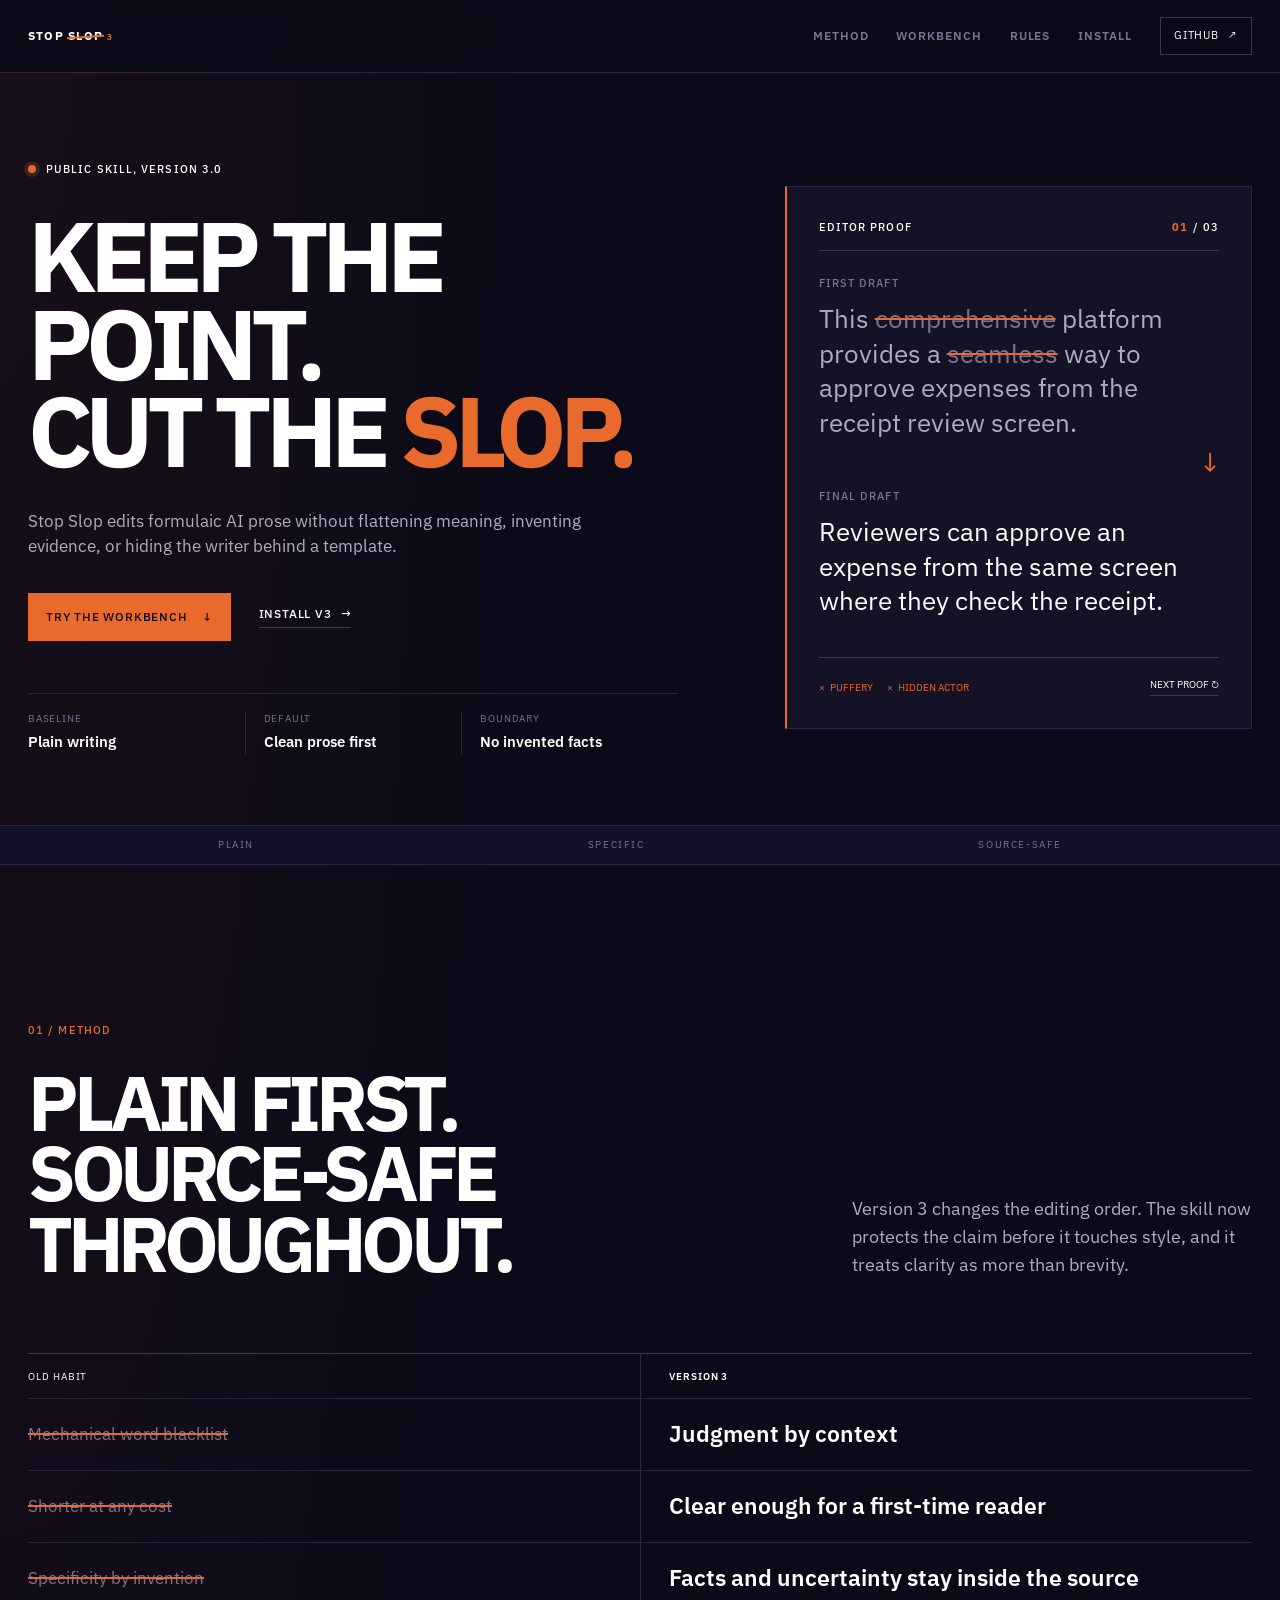
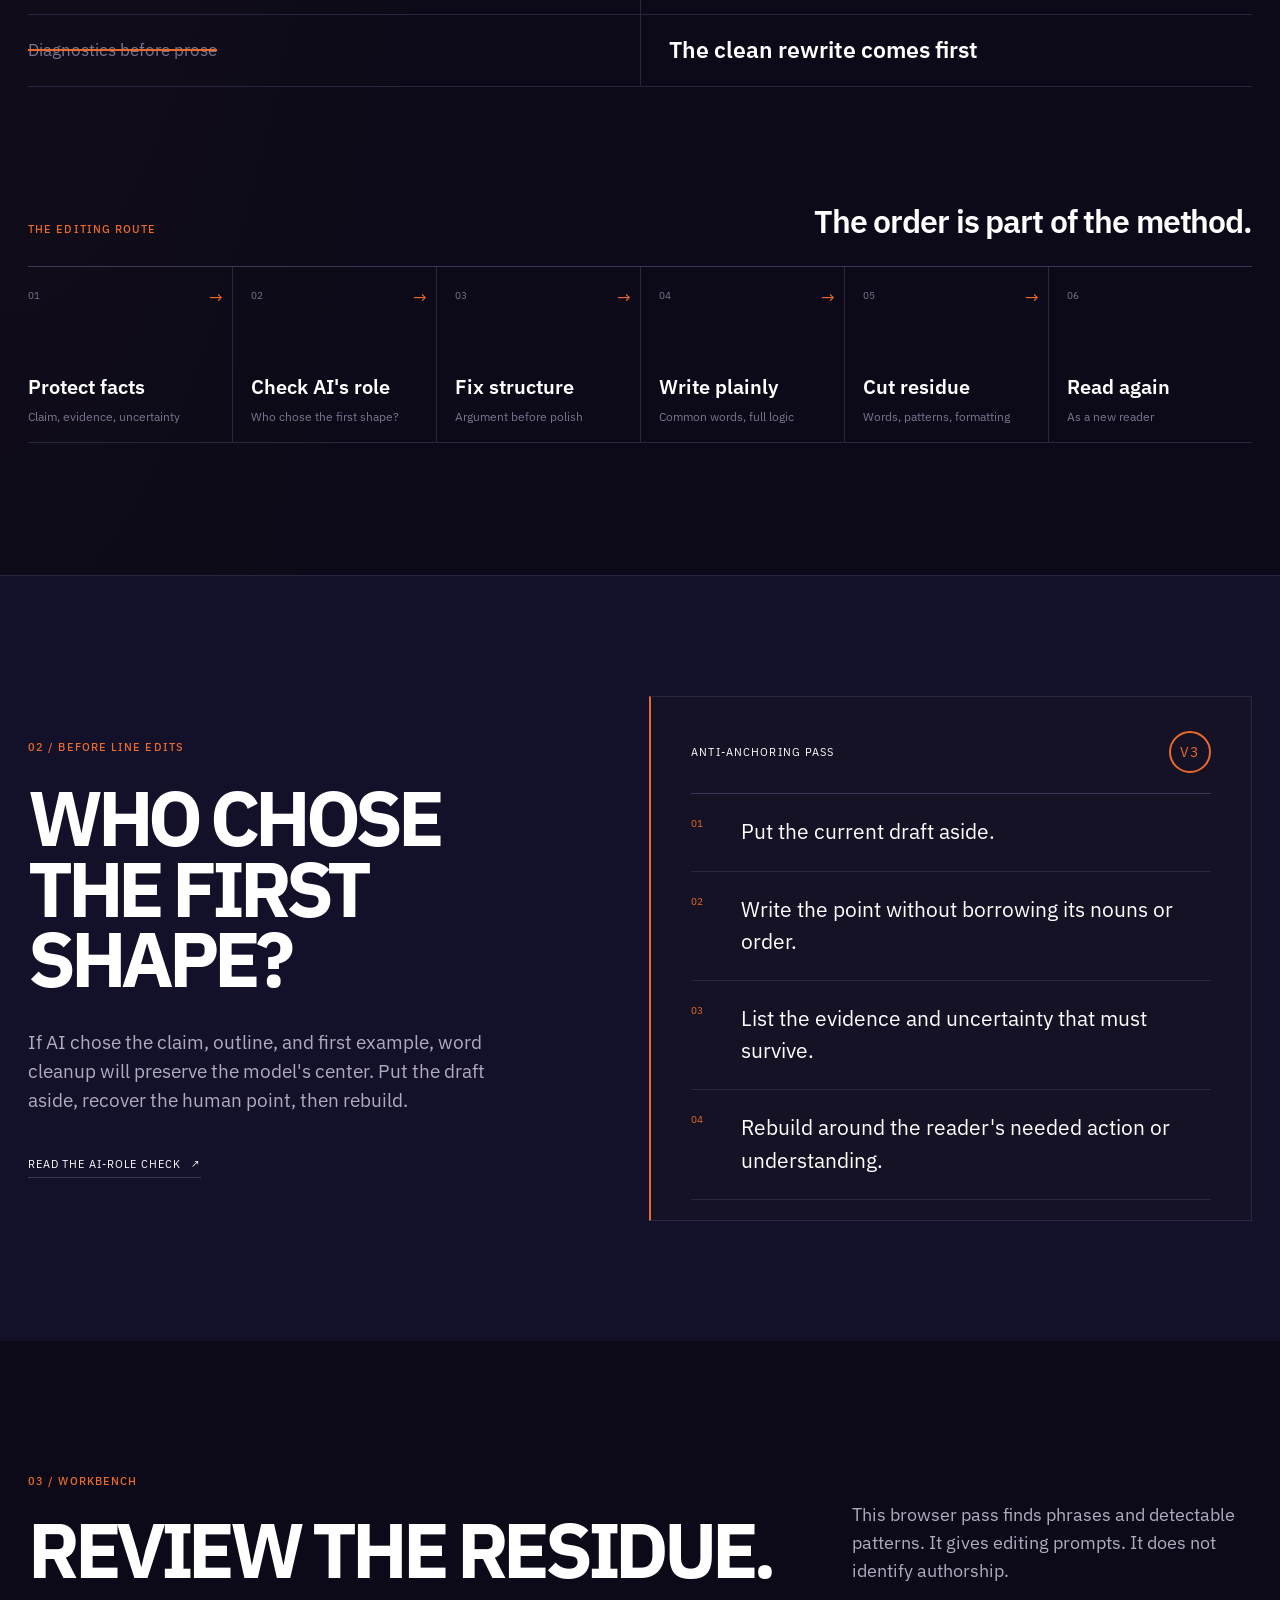
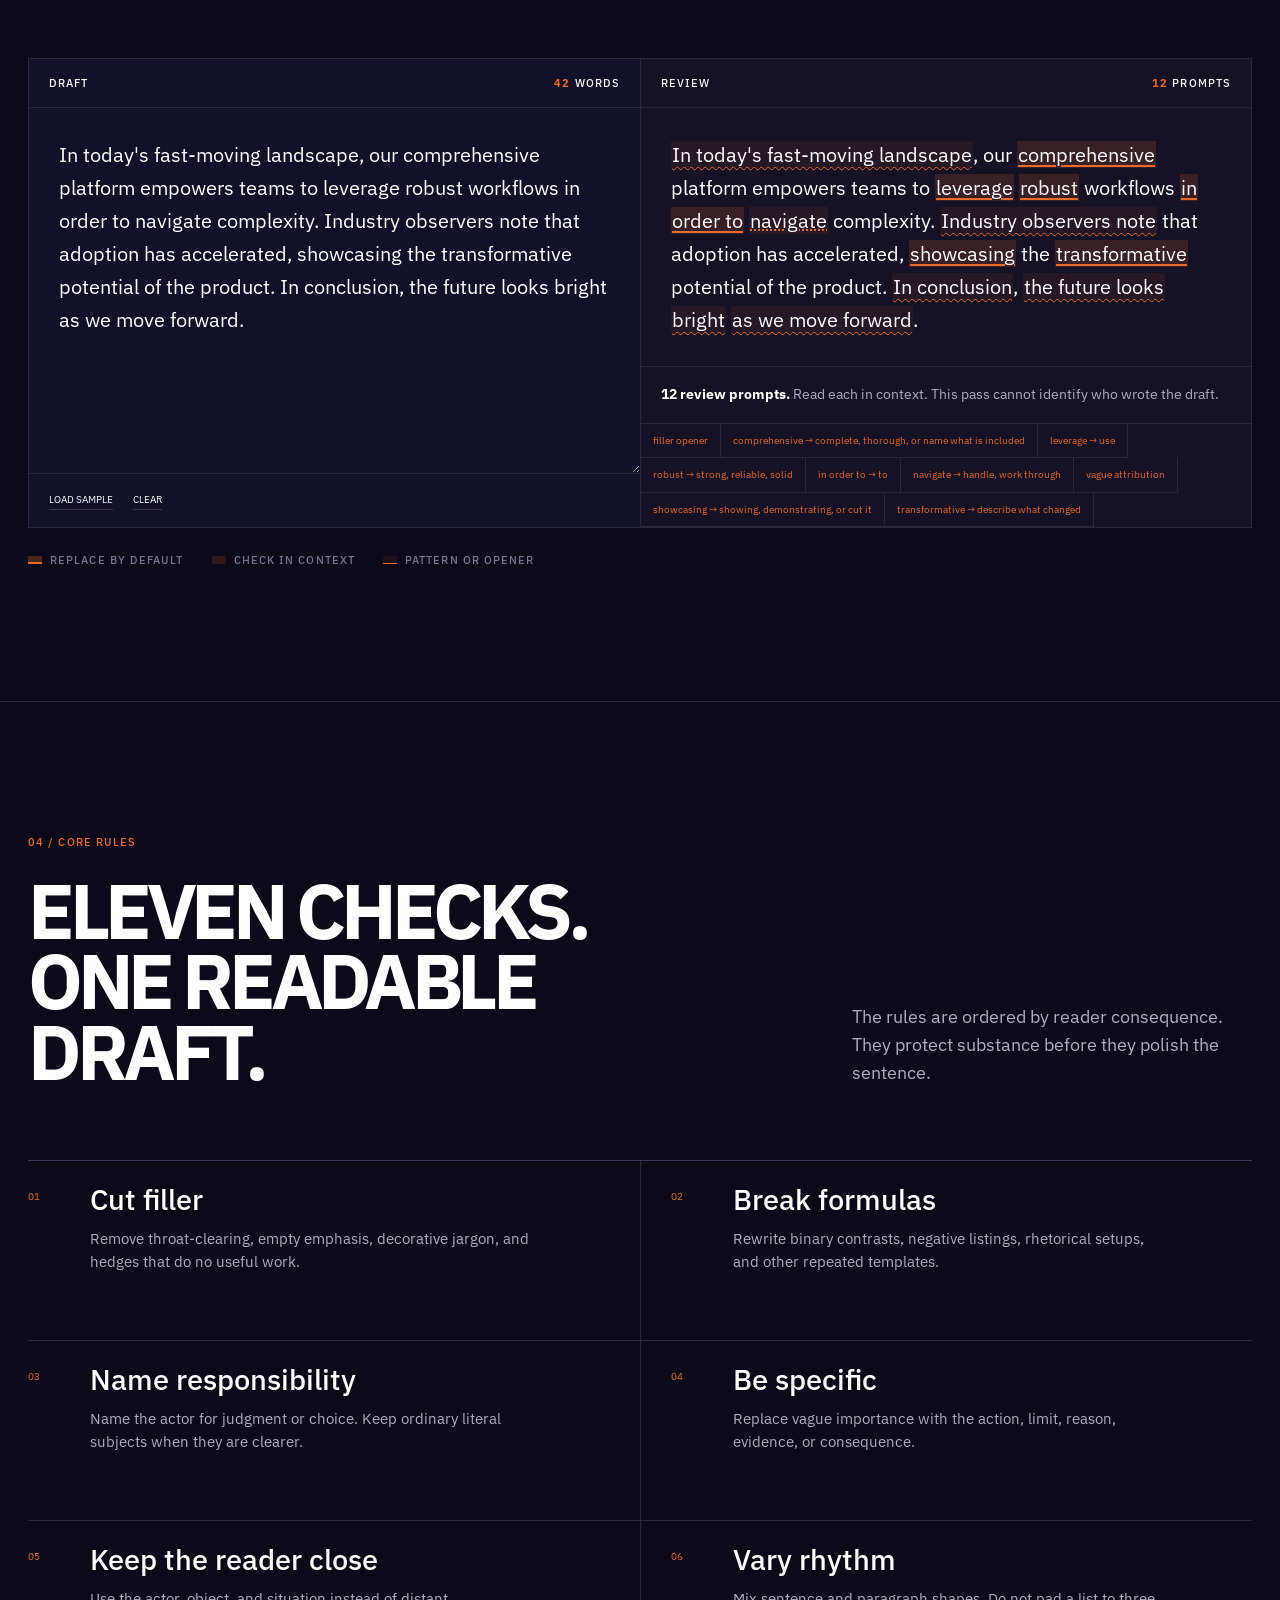
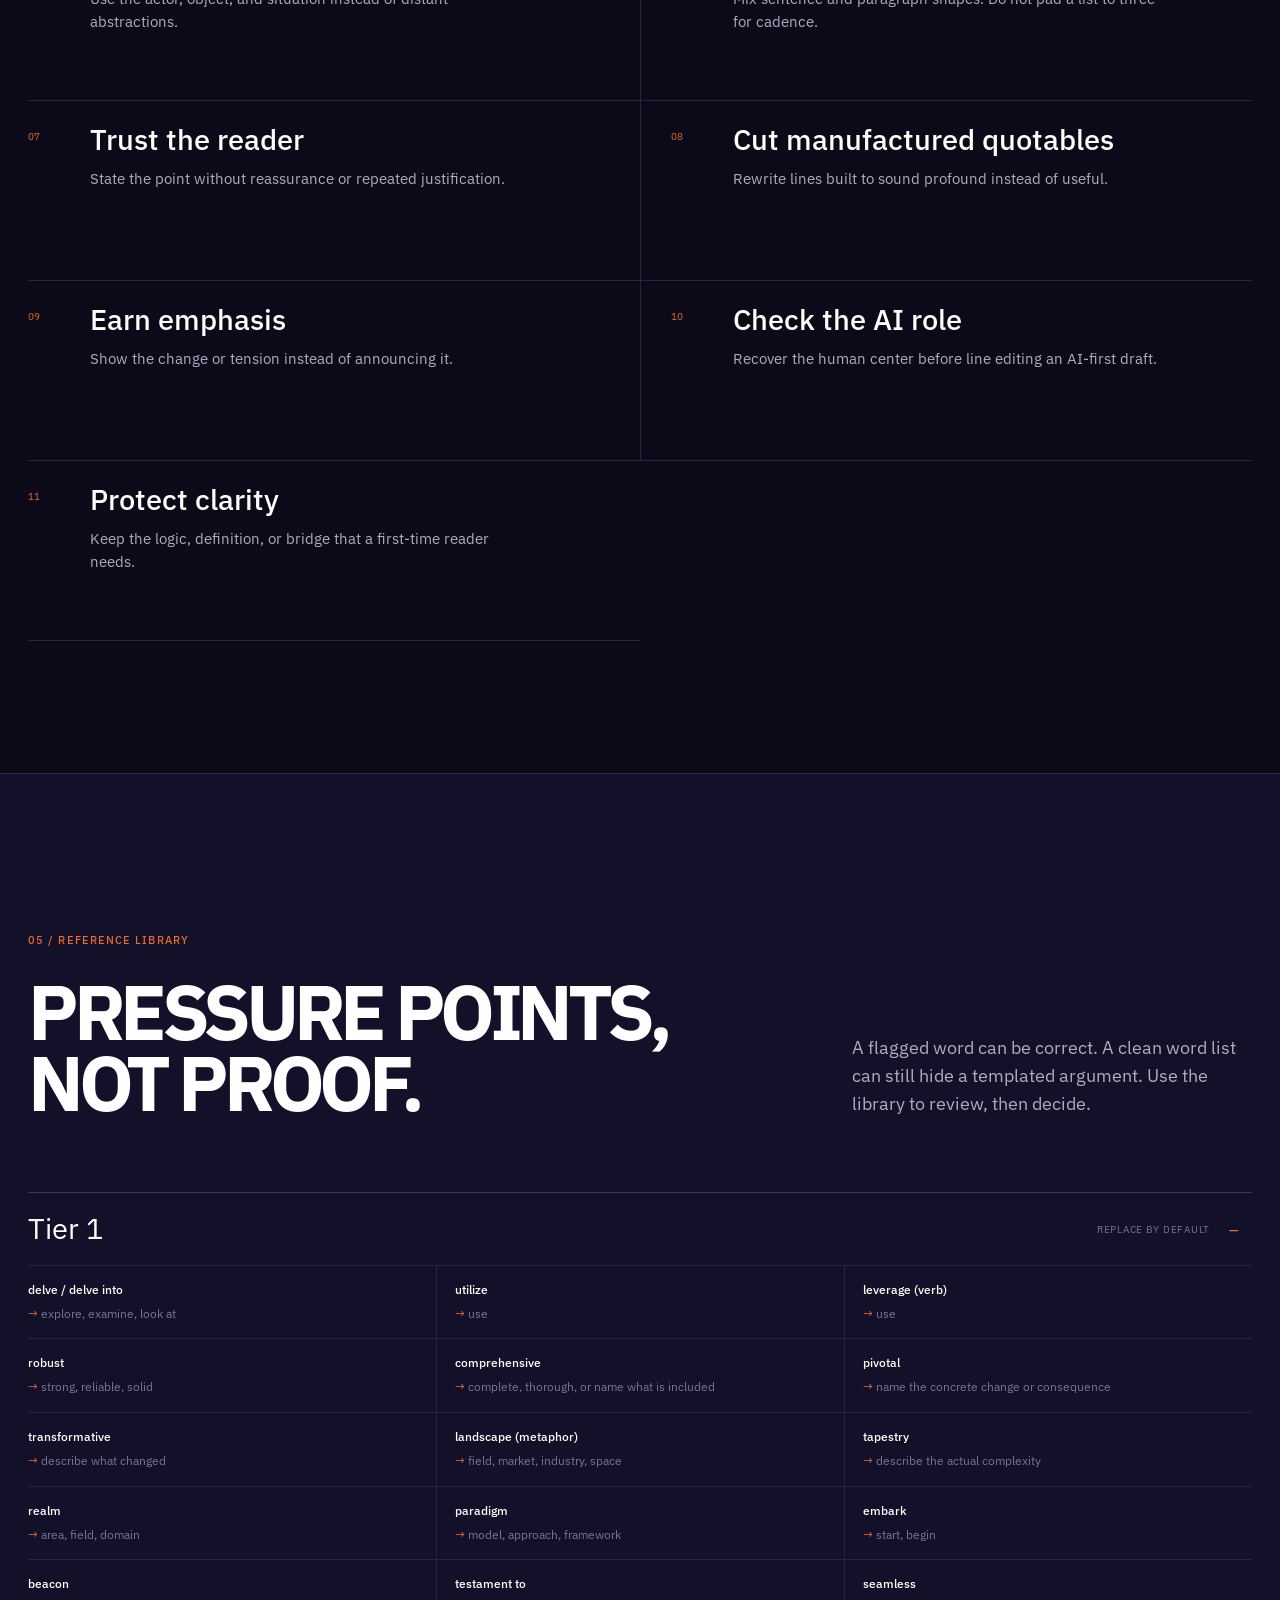
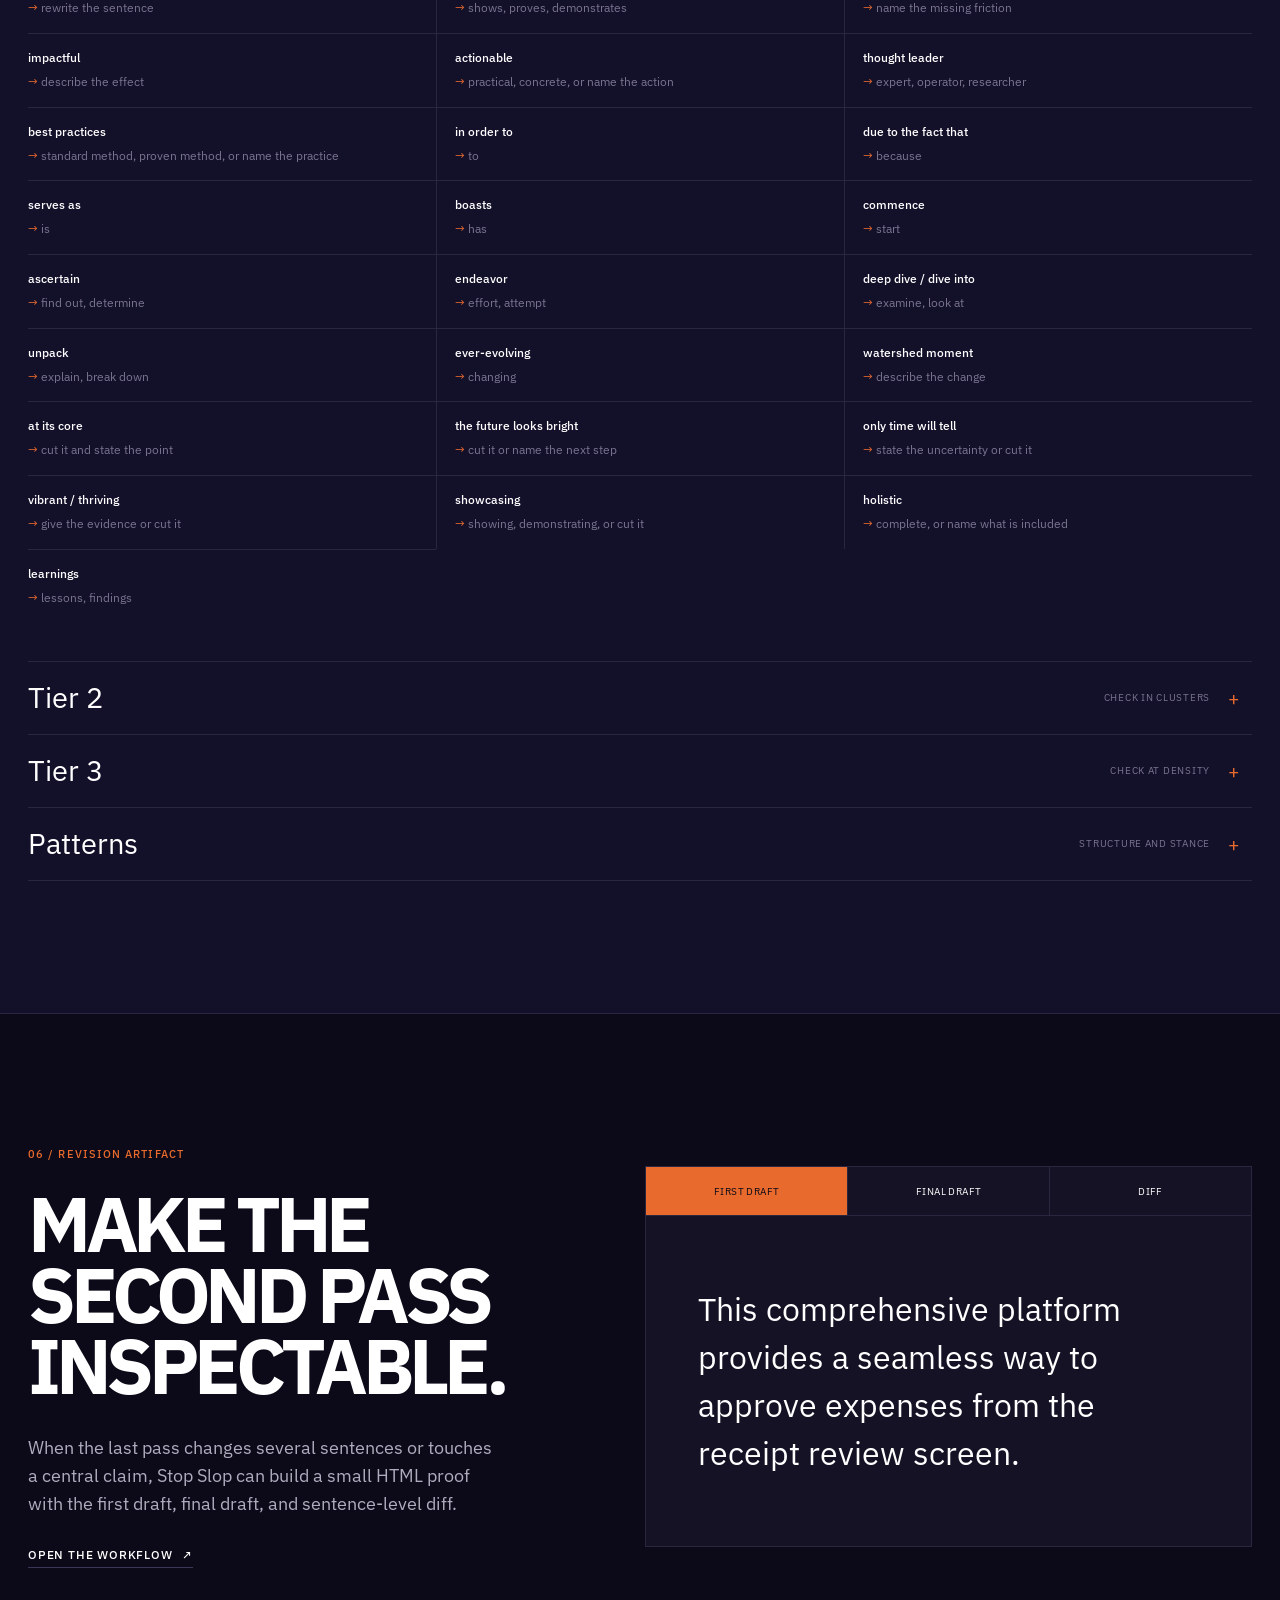
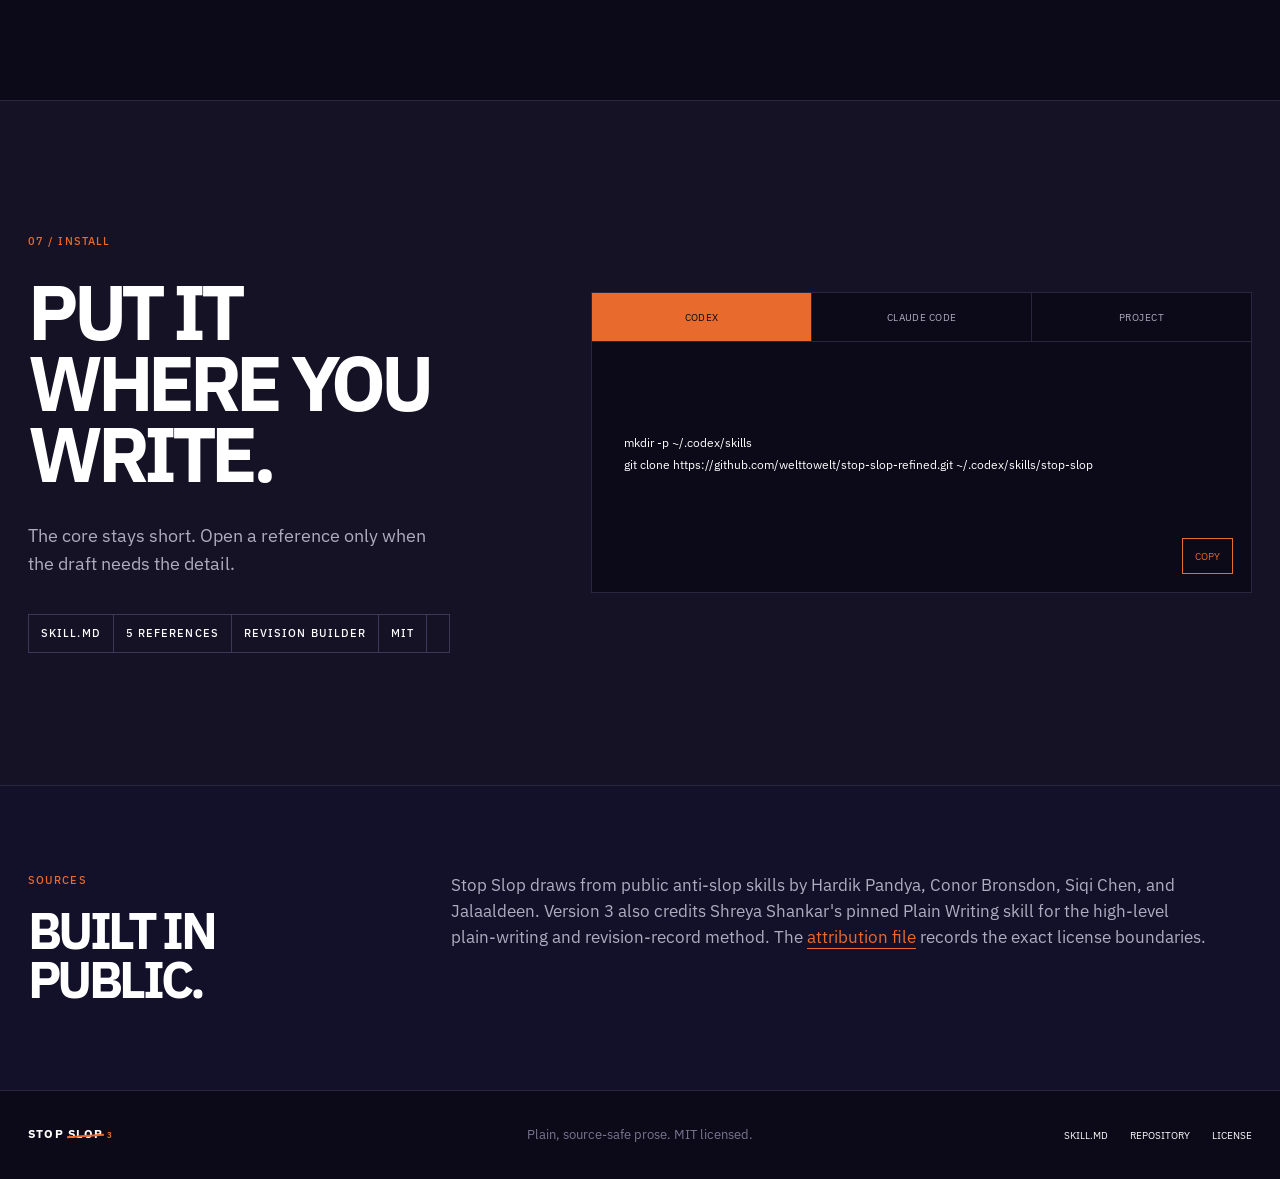
==== commit 700d5270: "Release Stop Slop v3 and align site with brand system" ====
--- a/docs/index.html
+++ b/docs/index.html
@@ -1,530 +1,312 @@
 <!doctype html>
 <html lang="en">
 <head>
-<meta charset="utf-8" />
-<meta name="viewport" content="width=device-width,initial-scale=1,viewport-fit=cover" />
-<meta name="color-scheme" content="dark" />
-<title>stop slop — a public writing skill</title>
-<meta name="description" content="A public writing skill for removing common AI patterns from prose. Audit drafts, rewrite content, pressure-test writing." />
-<meta property="og:title" content="stop slop" />
-<meta property="og:description" content="A public writing skill for removing common AI patterns from prose." />
-<link rel="preconnect" href="https://fonts.googleapis.com">
-<link rel="preconnect" href="https://fonts.gstatic.com" crossorigin>
-<link rel="stylesheet" href="https://fonts.googleapis.com/css2?family=IBM+Plex+Mono:wght@400;500;600;700&family=IBM+Plex+Sans:wght@400;500;600;700&display=swap">
-<link rel="stylesheet" href="styles.css">
-<link rel="icon" href="data:image/svg+xml,%3Csvg xmlns='http://www.w3.org/2000/svg' viewBox='0 0 100 100'%3E%3Ctext x='8' y='78' font-family='Georgia,serif' font-size='96' font-style='italic' font-weight='900' fill='%23141211'%3Es%3C/text%3E%3Cpath d='M6 58 L64 58' stroke='%23c83a26' stroke-width='10' stroke-linecap='round' transform='rotate(-6 35 58)'/%3E%3C/svg%3E">
+  <meta charset="utf-8">
+  <meta name="viewport" content="width=device-width, initial-scale=1, viewport-fit=cover">
+  <meta name="color-scheme" content="light">
+  <title>Stop Slop v3 | Plain, source-safe writing</title>
+  <meta name="description" content="A public writing skill that removes formulaic AI prose while preserving facts, uncertainty, clarity, and useful voice.">
+  <meta property="og:title" content="Stop Slop v3">
+  <meta property="og:description" content="Keep the point. Cut the slop.">
+  <meta property="og:type" content="website">
+  <link rel="preconnect" href="https://fonts.googleapis.com">
+  <link rel="preconnect" href="https://fonts.gstatic.com" crossorigin>
+  <link href="https://fonts.googleapis.com/css2?family=IBM+Plex+Sans:wght@400;500;600;700&display=swap" rel="stylesheet">
+  <link rel="stylesheet" href="styles.css">
+  <link rel="icon" href="data:image/svg+xml,%3Csvg xmlns='http://www.w3.org/2000/svg' viewBox='0 0 100 100'%3E%3Crect width='100' height='100' fill='%230c0a18'/%3E%3Cpath d='M15 59 L84 50' fill='none' stroke='%23e86a2d' stroke-width='10'/%3E%3Ctext x='18' y='71' font-family='Arial,sans-serif' font-size='70' font-weight='700' fill='white'%3ES%3C/text%3E%3C/svg%3E">
 </head>
 <body>
-
-<!-- MASTHEAD -->
-<header class="masthead">
-  <div class="wrap">
-    <a class="wordmark" href="#top" aria-label="stop slop">
-      <span class="wm-stop">stop</span><span class="wm-sep">/</span><span class="wm-slop">slop</span><span class="wm-dot">.</span>
-    </a>
-    <nav class="nav" aria-label="sections">
-      <a href="#what">what</a>
-      <a href="#demo">demo</a>
-      <a href="#examples">examples</a>
-      <a href="#words">words</a>
-      <a href="#patterns">patterns</a>
-      <a href="#install">install</a>
-    </nav>
-    <div class="mast-right">
-      <a class="gh" href="https://github.com/welttowelt/stop-slop-refined" target="_blank" rel="noopener">
-        github <span aria-hidden="true">→</span>
+  <a class="skip-link" href="#content">Skip to content</a>
+  <div class="reading-progress" aria-hidden="true"><span data-progress></span></div>
+
+  <header class="masthead">
+    <div class="shell masthead-inner">
+      <a class="wordmark" href="#top" aria-label="Stop Slop home">
+        <span>stop</span><span class="wordmark-slop">slop</span><sup>3</sup>
       </a>
+      <nav class="nav" aria-label="Primary navigation">
+        <a href="#method">Method</a>
+        <a href="#workbench">Workbench</a>
+        <a href="#rules">Rules</a>
+        <a href="#install">Install</a>
+      </nav>
+      <a class="repo-link" href="https://github.com/welttowelt/stop-slop-refined" target="_blank" rel="noopener">GitHub <span aria-hidden="true">↗</span></a>
     </div>
-  </div>
-</header>
-
-<main id="top">
-
-<!-- HERO -->
-<section class="hero" aria-labelledby="hero-title">
-  <div class="wrap hero-wrap">
-
-    <aside class="hero-meta">
-      <span class="tag tag-live"><span class="dot"></span> public release</span>
-      <span class="tag">mit license</span>
-      <span class="tag">claude · codex · chatgpt</span>
-    </aside>
-
-    <h1 id="hero-title" class="display">
-      <span class="d-line">stop</span>
-      <span class="d-line slant"><em>slop</em><span class="mark"></span></span>
-      <span class="d-line small">a writing skill.</span>
-    </h1>
-
-    <div class="hero-body">
-      <p class="lede">
-        a public writing skill for removing common ai patterns from prose.
-      </p>
-      <p class="deck">
-        use it to audit drafts, rewrite content, or pressure-test writing that feels too polished,
-        too generic, or too obviously machine-generated.
-      </p>
-      <div class="cta-row">
-        <a class="btn btn-primary" href="#install">install <span aria-hidden="true">↓</span></a>
-        <a class="btn btn-ghost" href="#demo">try the detector <span aria-hidden="true">→</span></a>
+  </header>
+
+  <main id="content">
+    <section class="hero" id="top" aria-labelledby="hero-title">
+      <div class="shell hero-grid">
+        <div class="hero-copy reveal">
+          <div class="eyebrow"><span class="status-dot"></span> Public skill, version 3.0</div>
+          <h1 id="hero-title">Keep the point.<br><span class="red-pencil">Cut the <em>slop.</em></span></h1>
+          <p class="hero-lede">Stop Slop edits formulaic AI prose without flattening meaning, inventing evidence, or hiding the writer behind a template.</p>
+          <div class="hero-actions">
+            <a class="button button-primary" href="#workbench">Try the workbench <span aria-hidden="true">↓</span></a>
+            <a class="text-link" href="#install">Install v3 <span aria-hidden="true">→</span></a>
+          </div>
+          <dl class="hero-notes" aria-label="Version 3 principles">
+            <div><dt>Baseline</dt><dd>Plain writing</dd></div>
+            <div><dt>Default</dt><dd>Clean prose first</dd></div>
+            <div><dt>Boundary</dt><dd>No invented facts</dd></div>
+          </dl>
+        </div>
+
+        <figure class="proof-sheet reveal" aria-label="Before and after editing example">
+          <div class="proof-holes" aria-hidden="true"><i></i><i></i><i></i></div>
+          <figcaption class="proof-head">
+            <span>Editor proof</span>
+            <span><b data-proof-index>01</b> / <span data-proof-total>03</span></span>
+          </figcaption>
+          <div class="proof-block proof-before">
+            <span class="proof-label">First draft</span>
+            <blockquote data-proof-before></blockquote>
+          </div>
+          <div class="proof-arrow" aria-hidden="true">↓</div>
+          <div class="proof-block proof-after">
+            <span class="proof-label">Final draft</span>
+            <blockquote data-proof-after></blockquote>
+          </div>
+          <div class="proof-foot">
+            <ul data-proof-notes></ul>
+            <button type="button" data-proof-next>Next proof <span aria-hidden="true">↻</span></button>
+          </div>
+          <span class="margin-note" aria-hidden="true">keep the claim</span>
+        </figure>
+      </div>
+      <div class="hero-rule" aria-hidden="true"><span>plain</span><span>specific</span><span>source-safe</span></div>
+    </section>
+
+    <section class="section method" id="method" aria-labelledby="method-title">
+      <div class="shell">
+        <header class="section-head reveal">
+          <span class="section-number">01 / Method</span>
+          <h2 id="method-title">Plain first.<br>Source-safe throughout.</h2>
+          <p>Version 3 changes the editing order. The skill now protects the claim before it touches style, and it treats clarity as more than brevity.</p>
+        </header>
+
+        <div class="change-ledger reveal" aria-label="Version 3 changes">
+          <div class="ledger-row ledger-head"><span>Old habit</span><span>Version 3</span></div>
+          <div class="ledger-row"><span><s>Mechanical word blacklist</s></span><span>Judgment by context</span></div>
+          <div class="ledger-row"><span><s>Shorter at any cost</s></span><span>Clear enough for a first-time reader</span></div>
+          <div class="ledger-row"><span><s>Specificity by invention</s></span><span>Facts and uncertainty stay inside the source</span></div>
+          <div class="ledger-row"><span><s>Diagnostics before prose</s></span><span>The clean rewrite comes first</span></div>
+        </div>
+
+        <div class="route reveal" aria-labelledby="route-title">
+          <div class="route-intro">
+            <span class="micro-label">The editing route</span>
+            <h3 id="route-title">The order is part of the method.</h3>
+          </div>
+          <ol class="route-list">
+            <li><span>01</span><b>Protect facts</b><small>Claim, evidence, uncertainty</small></li>
+            <li><span>02</span><b>Check AI's role</b><small>Who chose the first shape?</small></li>
+            <li><span>03</span><b>Fix structure</b><small>Argument before polish</small></li>
+            <li><span>04</span><b>Write plainly</b><small>Common words, full logic</small></li>
+            <li><span>05</span><b>Cut residue</b><small>Words, patterns, formatting</small></li>
+            <li><span>06</span><b>Read again</b><small>As a new reader</small></li>
+          </ol>
+        </div>
+      </div>
+    </section>
+
+    <section class="ai-role" aria-labelledby="ai-role-title">
+      <div class="shell ai-role-grid">
+        <div class="ai-role-copy reveal">
+          <span class="section-number section-number-light">02 / Before line edits</span>
+          <h2 id="ai-role-title">Who chose the first shape?</h2>
+          <p>If AI chose the claim, outline, and first example, word cleanup will preserve the model's center. Put the draft aside, recover the human point, then rebuild.</p>
+          <a href="https://github.com/welttowelt/stop-slop-refined/blob/main/references/ai-role-and-reader-fit.md" target="_blank" rel="noopener">Read the AI-role check <span aria-hidden="true">↗</span></a>
+        </div>
+        <div class="anchor-test reveal" aria-label="Anti-anchoring checklist">
+          <div class="anchor-title"><span>Anti-anchoring pass</span><span class="stamp">v3</span></div>
+          <ol>
+            <li><span>Put the current draft aside.</span></li>
+            <li><span>Write the point without borrowing its nouns or order.</span></li>
+            <li><span>List the evidence and uncertainty that must survive.</span></li>
+            <li><span>Rebuild around the reader's needed action or understanding.</span></li>
+          </ol>
+        </div>
+      </div>
+    </section>
+
+    <section class="section workbench" id="workbench" aria-labelledby="workbench-title">
+      <div class="shell">
+        <header class="section-head section-head-row reveal">
+          <div>
+            <span class="section-number">03 / Workbench</span>
+            <h2 id="workbench-title">Review the residue.</h2>
+          </div>
+          <p>This browser pass finds phrases and detectable patterns. It gives editing prompts. It does not identify authorship.</p>
+        </header>
+
+        <div class="workbench-frame reveal">
+          <div class="draft-pane">
+            <div class="pane-head">
+              <label for="det-input">Draft</label>
+              <span><b data-det-words>0</b> words</span>
+            </div>
+            <textarea id="det-input" spellcheck="true">In today's fast-moving landscape, our comprehensive platform empowers teams to leverage robust workflows in order to navigate complexity. Industry observers note that adoption has accelerated, showcasing the transformative potential of the product. In conclusion, the future looks bright as we move forward.</textarea>
+            <div class="pane-actions">
+              <button type="button" data-det-reset>Load sample</button>
+              <button type="button" data-det-clear>Clear</button>
+            </div>
+          </div>
+          <div class="review-pane">
+            <div class="pane-head">
+              <span>Review</span>
+              <span><b data-det-flags>0</b> <span data-det-unit>prompts</span></span>
+            </div>
+            <div class="annotated-copy" data-det-output aria-live="polite"></div>
+            <div class="review-footer">
+              <p data-det-summary></p>
+              <ul class="review-hits" data-det-hits aria-label="Detected review prompts"></ul>
+            </div>
+          </div>
+        </div>
+        <div class="legend" aria-label="Detector legend">
+          <span><i class="swatch swatch-red"></i>replace by default</span>
+          <span><i class="swatch swatch-amber"></i>check in context</span>
+          <span><i class="swatch swatch-blue"></i>pattern or opener</span>
+        </div>
+      </div>
+    </section>
+
+    <section class="section rules" id="rules" aria-labelledby="rules-title">
+      <div class="shell">
+        <header class="section-head section-head-row reveal">
+          <div>
+            <span class="section-number">04 / Core rules</span>
+            <h2 id="rules-title">Eleven checks.<br>One readable draft.</h2>
+          </div>
+          <p>The rules are ordered by reader consequence. They protect substance before they polish the sentence.</p>
+        </header>
+
+        <ol class="rule-list reveal">
+          <li><span>01</span><div><h3>Cut filler</h3><p>Remove throat-clearing, empty emphasis, decorative jargon, and hedges that do no useful work.</p></div></li>
+          <li><span>02</span><div><h3>Break formulas</h3><p>Rewrite binary contrasts, negative listings, rhetorical setups, and other repeated templates.</p></div></li>
+          <li><span>03</span><div><h3>Name responsibility</h3><p>Name the actor for judgment or choice. Keep ordinary literal subjects when they are clearer.</p></div></li>
+          <li><span>04</span><div><h3>Be specific</h3><p>Replace vague importance with the action, limit, reason, evidence, or consequence.</p></div></li>
+          <li><span>05</span><div><h3>Keep the reader close</h3><p>Use the actor, object, and situation instead of distant abstractions.</p></div></li>
+          <li><span>06</span><div><h3>Vary rhythm</h3><p>Mix sentence and paragraph shapes. Do not pad a list to three for cadence.</p></div></li>
+          <li><span>07</span><div><h3>Trust the reader</h3><p>State the point without reassurance or repeated justification.</p></div></li>
+          <li><span>08</span><div><h3>Cut manufactured quotables</h3><p>Rewrite lines built to sound profound instead of useful.</p></div></li>
+          <li><span>09</span><div><h3>Earn emphasis</h3><p>Show the change or tension instead of announcing it.</p></div></li>
+          <li><span>10</span><div><h3>Check the AI role</h3><p>Recover the human center before line editing an AI-first draft.</p></div></li>
+          <li><span>11</span><div><h3>Protect clarity</h3><p>Keep the logic, definition, or bridge that a first-time reader needs.</p></div></li>
+        </ol>
+      </div>
+    </section>
+
+    <section class="section library" id="library" aria-labelledby="library-title">
+      <div class="shell">
+        <header class="section-head reveal">
+          <span class="section-number">05 / Reference library</span>
+          <h2 id="library-title">Pressure points,<br>not proof.</h2>
+          <p>A flagged word can be correct. A clean word list can still hide a templated argument. Use the library to review, then decide.</p>
+        </header>
+
+        <div class="library-grid reveal">
+          <details open>
+            <summary><span>Tier 1</span><small>replace by default</small></summary>
+            <div class="word-cloud" data-tier="1"></div>
+          </details>
+          <details>
+            <summary><span>Tier 2</span><small>check in clusters</small></summary>
+            <div class="word-cloud" data-tier="2"></div>
+          </details>
+          <details>
+            <summary><span>Tier 3</span><small>check at density</small></summary>
+            <div class="word-cloud" data-tier="3"></div>
+          </details>
+          <details>
+            <summary><span>Patterns</span><small>structure and stance</small></summary>
+            <div class="pattern-index" data-patterns></div>
+          </details>
+        </div>
+      </div>
+    </section>
+
+    <section class="section revision" id="revision" aria-labelledby="revision-title">
+      <div class="shell revision-grid">
+        <div class="revision-copy reveal">
+          <span class="section-number">06 / Revision artifact</span>
+          <h2 id="revision-title">Make the second pass inspectable.</h2>
+          <p>When the last pass changes several sentences or touches a central claim, Stop Slop can build a small HTML proof with the first draft, final draft, and sentence-level diff.</p>
+          <a class="text-link" href="https://github.com/welttowelt/stop-slop-refined/blob/main/references/revision-artifact.md" target="_blank" rel="noopener">Open the workflow <span aria-hidden="true">↗</span></a>
+        </div>
+        <div class="diff-demo reveal">
+          <div class="diff-tabs" role="tablist" aria-label="Revision artifact preview">
+            <button role="tab" aria-selected="true" data-diff-tab="first">First draft</button>
+            <button role="tab" aria-selected="false" data-diff-tab="final">Final draft</button>
+            <button role="tab" aria-selected="false" data-diff-tab="diff">Diff</button>
+          </div>
+          <div class="diff-paper active" data-diff-panel="first"><p>This comprehensive platform provides a seamless way to approve expenses from the receipt review screen.</p></div>
+          <div class="diff-paper" data-diff-panel="final"><p>Reviewers can approve an expense from the same screen where they check the receipt.</p></div>
+          <div class="diff-paper" data-diff-panel="diff"><p><del>This comprehensive platform provides a seamless way to approve expenses from the receipt review screen.</del> <ins>Reviewers can approve an expense from the same screen where they check the receipt.</ins></p></div>
+        </div>
+      </div>
+    </section>
+
+    <section class="section install" id="install" aria-labelledby="install-title">
+      <div class="shell install-grid">
+        <div class="install-copy reveal">
+          <span class="section-number">07 / Install</span>
+          <h2 id="install-title">Put it where you write.</h2>
+          <p>The core stays short. Open a reference only when the draft needs the detail.</p>
+          <div class="package-list" aria-label="Package contents">
+            <span>SKILL.md</span><span>5 references</span><span>revision builder</span><span>MIT</span>
+          </div>
+        </div>
+        <div class="terminal reveal">
+          <div class="install-tabs" role="tablist" aria-label="Install targets">
+            <button role="tab" aria-selected="true" data-install-tab="codex">Codex</button>
+            <button role="tab" aria-selected="false" data-install-tab="claude">Claude Code</button>
+            <button role="tab" aria-selected="false" data-install-tab="project">Project</button>
+          </div>
+          <div class="install-pane active" data-install-pane="codex">
+            <pre><code>mkdir -p ~/.codex/skills
+git clone https://github.com/welttowelt/stop-slop-refined.git ~/.codex/skills/stop-slop</code></pre>
+            <button type="button" data-copy>Copy</button>
+          </div>
+          <div class="install-pane" data-install-pane="claude">
+            <pre><code>mkdir -p ~/.claude/skills
+git clone https://github.com/welttowelt/stop-slop-refined.git ~/.claude/skills/stop-slop</code></pre>
+            <button type="button" data-copy>Copy</button>
+          </div>
+          <div class="install-pane" data-install-pane="project">
+            <pre><code>Use SKILL.md as the main instruction file.
+Add a reference only when the task needs it.</code></pre>
+            <button type="button" data-copy>Copy</button>
+          </div>
+        </div>
+      </div>
+    </section>
+
+    <section class="credits" aria-labelledby="credits-title">
+      <div class="shell credits-grid">
+        <div>
+          <span class="section-number">Sources</span>
+          <h2 id="credits-title">Built in public.</h2>
+        </div>
+        <p>Stop Slop draws from public anti-slop skills by Hardik Pandya, Conor Bronsdon, Siqi Chen, and Jalaaldeen. Version 3 also credits Shreya Shankar's pinned Plain Writing skill for the high-level plain-writing and revision-record method. The <a href="https://github.com/welttowelt/stop-slop-refined/blob/main/ATTRIBUTION.md" target="_blank" rel="noopener">attribution file</a> records the exact license boundaries.</p>
+      </div>
+    </section>
+  </main>
+
+  <footer class="footer">
+    <div class="shell footer-grid">
+      <a class="wordmark footer-mark" href="#top"><span>stop</span><span class="wordmark-slop">slop</span><sup>3</sup></a>
+      <p>Plain, source-safe prose. MIT licensed.</p>
+      <div class="footer-links">
+        <a href="https://github.com/welttowelt/stop-slop-refined/blob/main/SKILL.md">SKILL.md</a>
+        <a href="https://github.com/welttowelt/stop-slop-refined">Repository</a>
+        <a href="https://github.com/welttowelt/stop-slop-refined/blob/main/LICENSE">License</a>
       </div>
     </div>
-
-    <!-- hero demo: before/after reveal -->
-    <figure class="hero-demo" aria-label="live before-after demonstration">
-      <header class="demo-head">
-        <span class="d-title">before / after</span>
-        <span class="d-counter"><span data-demo-index>1</span>&nbsp;/&nbsp;<span data-demo-total>6</span></span>
-      </header>
-      <div class="demo-stage">
-        <div class="demo-side demo-before">
-          <span class="side-label">before</span>
-          <blockquote data-demo-before></blockquote>
-        </div>
-        <div class="demo-divider" aria-hidden="true">
-          <svg viewBox="0 0 24 24"><path d="M5 12h14M13 6l6 6-6 6" fill="none" stroke="currentColor" stroke-width="2" stroke-linecap="round" stroke-linejoin="round"/></svg>
-        </div>
-        <div class="demo-side demo-after">
-          <span class="side-label">after</span>
-          <blockquote data-demo-after></blockquote>
-        </div>
-      </div>
-      <footer class="demo-foot">
-        <ul class="demo-changes" data-demo-changes></ul>
-        <button class="demo-next" type="button" data-demo-next>next <span aria-hidden="true">↻</span></button>
-      </footer>
-    </figure>
-
-  </div>
-
-  <!-- subtle ruled baseline -->
-  <div class="rules" aria-hidden="true"></div>
-</section>
-
-<!-- WHAT IT DOES -->
-<section id="what" class="section what" aria-labelledby="what-title">
-  <div class="wrap">
-    <div class="sec-head">
-      <span class="sec-num">§ 01</span>
-      <h2 id="what-title" class="sec-title">what it does.</h2>
-      <p class="sec-kicker">a short, opinionated editing pass. not a voice layer.</p>
-    </div>
-
-    <ol class="what-grid">
-      <li>
-        <span class="num">01</span>
-        <h3>flags common ai writing patterns</h3>
-        <p>word-level hits, structural tells, and voice-level stance problems, all flagged separately.</p>
-      </li>
-      <li>
-        <span class="num">02</span>
-        <h3>supports two modes</h3>
-        <p><span class="pill pill-ink">rewrite</span> <span class="pill pill-out">detect</span> — default is a rewrite with a second pass; detect is flag-only.</p>
-      </li>
-      <li>
-        <span class="num">03</span>
-        <h3>splits word-level from structural</h3>
-        <p>vocabulary tiers, pattern tells, and formatting artifacts live in three separate references.</p>
-      </li>
-      <li>
-        <span class="num">04</span>
-        <h3>encourages a second pass</h3>
-        <p>one clean-up rarely fixes rhythm. the skill rewrites, then pressure-tests its own rewrite.</p>
-      </li>
-      <li>
-        <span class="num">05</span>
-        <h3>works as a local skill or a prompt pack</h3>
-        <p>drop it into claude code or codex. paste it into a chatgpt project. use it in one-off threads.</p>
-      </li>
-    </ol>
-  </div>
-</section>
-
-<!-- MODES -->
-<section id="modes" class="section modes" aria-labelledby="modes-title">
-  <div class="wrap modes-wrap">
-    <div class="sec-head">
-      <span class="sec-num">§ 02</span>
-      <h2 id="modes-title" class="sec-title">two modes.</h2>
-      <p class="sec-kicker">default is rewrite. switch to detect when you want flags without prose.</p>
-    </div>
-
-    <div class="modes-grid">
-      <article class="mode mode-rewrite">
-        <header>
-          <span class="mode-label">default</span>
-          <h3>rewrite</h3>
-        </header>
-        <ul>
-          <li><span>flag the main issues</span></li>
-          <li><span>rewrite the text</span></li>
-          <li><span>run a second pass on the rewrite</span></li>
-        </ul>
-        <footer>
-          <span class="mode-out">output</span>
-          <code>issues · rewrite · what changed · second pass</code>
-        </footer>
-      </article>
-
-      <article class="mode mode-detect">
-        <header>
-          <span class="mode-label">on request</span>
-          <h3>detect</h3>
-        </header>
-        <ul>
-          <li><span>flag only</span></li>
-          <li><span>show what reads as ai</span></li>
-          <li><span>separate clear problems from judgment calls</span></li>
-        </ul>
-        <footer>
-          <span class="mode-out">output</span>
-          <code>issues · assessment · fix direction</code>
-        </footer>
-      </article>
-    </div>
-
-    <p class="modes-note">
-      trigger detect with <span class="kbd">detect</span>, <span class="kbd">flag only</span>, <span class="kbd">audit only</span>, or <span class="kbd">scan</span>.
-    </p>
-  </div>
-</section>
-
-<!-- INTERACTIVE DETECTOR -->
-<section id="demo" class="section detector" aria-labelledby="det-title">
-  <div class="wrap">
-    <div class="sec-head">
-      <span class="sec-num">§ 03</span>
-      <h2 id="det-title" class="sec-title">quick detector.</h2>
-      <p class="sec-kicker">paste prose on the left. flags appear on the right.</p>
-    </div>
-
-    <div class="det-stage">
-      <div class="det-input-col">
-        <label class="det-label" for="det-input">your draft</label>
-        <div class="det-input-box">
-          <textarea id="det-input" spellcheck="false" autocapitalize="off" autocomplete="off">In today's fast-moving landscape, teams need to leverage robust workflows in order to navigate complexity. Let's dive in. Here's the thing: it's not just a tool. It's a paradigm.
-
-Great question! This platform serves as a comprehensive hub for modern collaboration. Industry observers note that adoption has accelerated, showcasing the transformative potential of the product.
-
-In conclusion, the future looks bright as we move forward.</textarea>
-        </div>
-        <div class="det-toolbar">
-          <button type="button" class="btn btn-ghost btn-sm" data-det-reset>reset draft</button>
-          <button type="button" class="btn btn-ghost btn-sm" data-det-clear>clear</button>
-          <span class="det-counts">
-            <span class="c-count"><b data-det-words>0</b> words</span>
-            <span class="c-count"><b data-det-flags>0</b> flags</span>
-          </span>
-        </div>
-      </div>
-
-      <div class="det-output-col">
-        <label class="det-label">flagged reading</label>
-        <div class="det-output" data-det-output aria-live="polite"></div>
-        <ul class="det-legend">
-          <li><span class="sw sw-t1"></span> tier 1 word</li>
-          <li><span class="sw sw-t2"></span> tier 2 word</li>
-          <li><span class="sw sw-t3"></span> tier 3 word</li>
-          <li><span class="sw sw-pat"></span> pattern</li>
-          <li><span class="sw sw-open"></span> bad opener</li>
-        </ul>
-        <div class="det-score" data-det-score></div>
-        <p class="modes-note">this demo loads the canonical word lists and pattern cards from the repo. structural detection is still limited to browser-detectable heuristics.</p>
-      </div>
-    </div>
-  </div>
-</section>
-
-<!-- EXAMPLES -->
-<section id="examples" class="section examples" aria-labelledby="ex-title">
-  <div class="wrap">
-    <div class="sec-head">
-      <span class="sec-num">§ 04</span>
-      <h2 id="ex-title" class="sec-title">before &amp; after.</h2>
-      <p class="sec-kicker">six drafts, plainly edited. each card shows the cut, the replacement, and the reason.</p>
-    </div>
-
-    <ol class="ex-list" data-examples-list></ol>
-  </div>
-</section>
-
-<!-- WORDS / TIERS -->
-<section id="words" class="section words" aria-labelledby="words-title">
-  <div class="wrap">
-    <div class="sec-head">
-      <span class="sec-num">§ 05</span>
-      <h2 id="words-title" class="sec-title">word flags, by tier.</h2>
-      <p class="sec-kicker">editing pressure points, not absolute bans. context still decides.</p>
-    </div>
-
-    <div class="tiers">
-      <article class="tier tier-1">
-        <header>
-          <span class="tier-tag">tier 1</span>
-          <h3>replace on sight</h3>
-          <p>unless there is a clear reason not to.</p>
-        </header>
-        <div class="tier-pills" data-tier="1"></div>
-      </article>
-      <article class="tier tier-2">
-        <header>
-          <span class="tier-tag">tier 2</span>
-          <h3>flag in clusters</h3>
-          <p>two or more in one paragraph is usually a bad sign.</p>
-        </header>
-        <div class="tier-pills" data-tier="2"></div>
-      </article>
-      <article class="tier tier-3">
-        <header>
-          <span class="tier-tag">tier 3</span>
-          <h3>flag at density</h3>
-          <p>normal words. only a problem when the draft leans on them too often.</p>
-        </header>
-        <div class="tier-pills" data-tier="3"></div>
-      </article>
-    </div>
-
-    <div class="openers-fillers">
-      <div class="of-col">
-        <h4>common bad openers</h4>
-        <div class="of-pills" data-openers></div>
-      </div>
-      <div class="of-col">
-        <h4>common filler phrases</h4>
-        <div class="of-pills" data-fillers></div>
-      </div>
-    </div>
-  </div>
-</section>
-
-<!-- PATTERNS -->
-<section id="patterns" class="section patterns" aria-labelledby="pat-title">
-  <div class="wrap">
-    <div class="sec-head">
-      <span class="sec-num">§ 06</span>
-      <h2 id="pat-title" class="sec-title">pattern flags.</h2>
-      <p class="sec-kicker">structure and stance tells that survive clean vocabulary.</p>
-    </div>
-
-    <div class="pat-grid" data-patterns></div>
-  </div>
-</section>
-
-<!-- SEVERITY -->
-<section id="severity" class="section severity" aria-labelledby="sev-title">
-  <div class="wrap">
-    <div class="sec-head">
-      <span class="sec-num">§ 07</span>
-      <h2 id="sev-title" class="sec-title">severity.</h2>
-      <p class="sec-kicker">three bands. credibility first, then smell, then polish.</p>
-    </div>
-
-    <ol class="sev-grid">
-      <li class="sev sev-p0">
-        <header>
-          <span class="sev-label">p0</span>
-          <h3>credibility</h3>
-        </header>
-        <ul>
-          <li>fake sourcing</li>
-          <li>chatbot artifacts</li>
-          <li>cutoff disclaimers</li>
-          <li>markdown in plain-text contexts</li>
-          <li>obvious significance inflation</li>
-        </ul>
-      </li>
-      <li class="sev sev-p1">
-        <header>
-          <span class="sev-label">p1</span>
-          <h3>clear ai smell</h3>
-        </header>
-        <ul>
-          <li>tier-1 word hits</li>
-          <li>repeated templates</li>
-          <li>formulaic openings</li>
-          <li>repeated contrasts</li>
-          <li>rhythm that feels machine-even</li>
-        </ul>
-      </li>
-      <li class="sev sev-p2">
-        <header>
-          <span class="sev-label">p2</span>
-          <h3>polish</h3>
-        </header>
-        <ul>
-          <li>too many triads</li>
-          <li>too many bullets</li>
-          <li>repetitive paragraph shapes</li>
-          <li>conclusion that says nothing</li>
-        </ul>
-      </li>
-    </ol>
-
-    <div class="calib">
-      <div class="calib-col calib-strict">
-        <h4>be stricter in</h4>
-        <ul>
-          <li>essays</li>
-          <li>investor emails</li>
-          <li>public posts</li>
-          <li>website copy</li>
-        </ul>
-      </div>
-      <div class="calib-col calib-loose">
-        <h4>be looser in</h4>
-        <ul>
-          <li>docs</li>
-          <li>technical notes</li>
-          <li>fast internal chat</li>
-        </ul>
-      </div>
-    </div>
-  </div>
-</section>
-
-<!-- INSTALL -->
-<section id="install" class="section install" aria-labelledby="inst-title">
-  <div class="wrap">
-    <div class="sec-head">
-      <span class="sec-num">§ 08</span>
-      <h2 id="inst-title" class="sec-title">install.</h2>
-      <p class="sec-kicker">local skill, prompt pack, or paste-in. pick the one that matches where you write.</p>
-    </div>
-
-    <div class="inst-panel">
-      <div class="inst-tabs" role="tablist" aria-label="install targets">
-        <button role="tab" class="inst-tab active" data-inst-tab="claude">claude code</button>
-        <button role="tab" class="inst-tab" data-inst-tab="codex">codex</button>
-        <button role="tab" class="inst-tab" data-inst-tab="projects">chatgpt · claude projects</button>
-        <button role="tab" class="inst-tab" data-inst-tab="chat">plain chat</button>
-      </div>
-
-      <div class="inst-panes">
-        <div class="inst-pane active" data-inst-pane="claude">
-          <pre><code><span class="c-comment"># ~/.claude/skills/stop-slop</span>
-mkdir -p ~/.claude/skills
-git clone https://github.com/welttowelt/stop-slop-refined.git ~/.claude/skills/stop-slop</code></pre>
-          <button class="copy" type="button" data-copy>copy</button>
-        </div>
-        <div class="inst-pane" data-inst-pane="codex">
-          <pre><code><span class="c-comment"># ~/.codex/skills/stop-slop</span>
-mkdir -p ~/.codex/skills
-git clone https://github.com/welttowelt/stop-slop-refined.git ~/.codex/skills/stop-slop</code></pre>
-          <button class="copy" type="button" data-copy>copy</button>
-        </div>
-        <div class="inst-pane" data-inst-pane="projects">
-          <p>use <code>SKILL.md</code> as the main instruction file. pull in files under <code>references/</code> for the word list, the pattern list, or examples.</p>
-          <pre><code><span class="c-comment"># attach as project files</span>
-SKILL.md
-references/words.md
-references/patterns.md
-references/examples.md</code></pre>
-          <button class="copy" type="button" data-copy>copy</button>
-        </div>
-        <div class="inst-pane" data-inst-pane="chat">
-          <p>paste the key parts of <code>SKILL.md</code> into a project instruction, custom instruction, or the first message of a thread.</p>
-          <pre><code><span class="c-comment"># trigger phrases</span>
-rewrite this with stop slop
-audit this for ai writing patterns
-detect only. do not rewrite
-use stop slop on this memo</code></pre>
-          <button class="copy" type="button" data-copy>copy</button>
-        </div>
-      </div>
-    </div>
-
-    <div class="repo-tree">
-      <header>repo contents</header>
-<pre><code>stop-slop-refined/
-├── SKILL.md
-├── docs/
-│   ├── site-data.js
-│   ├── index.html
-│   ├── app.js
-│   └── styles.css
-├── references/
-│   ├── words.md
-│   ├── patterns.md
-│   └── examples.md
-├── scripts/
-│   └── generate-site-data.mjs
-├── ATTRIBUTION.md
-├── LICENSE
-└── README.md</code></pre>
-    </div>
-  </div>
-</section>
-
-<!-- CREDITS -->
-<section id="credits" class="section credits" aria-labelledby="cr-title">
-  <div class="wrap">
-    <div class="sec-head">
-      <span class="sec-num">§ 09</span>
-      <h2 id="cr-title" class="sec-title">credits.</h2>
-      <p class="sec-kicker">this is a fresh public consolidation. it takes inspiration from the following public work.</p>
-    </div>
-
-    <ul class="cred-grid">
-      <li class="cred">
-        <span class="cred-kind">primary</span>
-        <h3>Hardik Pandya</h3>
-        <p class="cred-repo"><a href="https://github.com/hardikpandya/stop-slop" target="_blank" rel="noopener">hardikpandya/stop-slop <span aria-hidden="true">↗</span></a></p>
-        <p class="cred-note">public framing of a compact anti-slop skill, skill packaging, examples-first approach.</p>
-        <span class="cred-lic">mit</span>
-      </li>
-      <li class="cred">
-        <span class="cred-kind">primary</span>
-        <h3>Conor Bronsdon</h3>
-        <p class="cred-repo"><a href="https://github.com/conorbronsdon/avoid-ai-writing" target="_blank" rel="noopener">conorbronsdon/avoid-ai-writing <span aria-hidden="true">↗</span></a></p>
-        <p class="cred-note">stronger rewrite vs detect split, broader audit framing, pattern clustering, richer public documentation.</p>
-        <span class="cred-lic">mit</span>
-      </li>
-      <li class="cred">
-        <span class="cred-kind">primary</span>
-        <h3>Siqi Chen</h3>
-        <p class="cred-repo"><a href="https://github.com/blader/humanizer" target="_blank" rel="noopener">blader/humanizer <span aria-hidden="true">↗</span></a></p>
-        <p class="cred-note">emphasis on voice calibration, second-pass checking, and wikipedia-informed pattern review.</p>
-        <span class="cred-lic">mit</span>
-      </li>
-      <li class="cred">
-        <span class="cred-kind">additional</span>
-        <h3>Jalaaldeen</h3>
-        <p class="cred-repo"><a href="https://github.com/jalaalrd/anti-ai-slop-writing" target="_blank" rel="noopener">jalaalrd/anti-ai-slop-writing <span aria-hidden="true">↗</span></a></p>
-        <p class="cred-note">pattern grouping ideas and public anti-slop framing. inspiration only.</p>
-        <span class="cred-lic">mit*</span>
-      </li>
-    </ul>
-
-    <p class="cred-foot">
-      this repo uses original wording written for public release. if any maintainer wants a wording change, stronger credit, or narrower attribution, open an issue.
-    </p>
-  </div>
-</section>
-
-</main>
-
-<footer class="foot">
-  <div class="wrap foot-wrap">
-    <div class="foot-col">
-      <a class="wordmark wordmark-sm" href="#top" aria-label="stop slop">
-        <span class="wm-stop">stop</span><span class="wm-sep">/</span><span class="wm-slop">slop</span><span class="wm-dot">.</span>
-      </a>
-      <p class="foot-tag">a baseline editing skill. not a personal voice layer.</p>
-    </div>
-    <div class="foot-col foot-links">
-      <a href="https://github.com/welttowelt/stop-slop-refined" target="_blank" rel="noopener">github</a>
-      <a href="https://github.com/welttowelt/stop-slop-refined/blob/main/SKILL.md" target="_blank" rel="noopener">skill.md</a>
-      <a href="https://github.com/welttowelt/stop-slop-refined/blob/main/ATTRIBUTION.md" target="_blank" rel="noopener">attribution</a>
-      <a href="https://github.com/welttowelt/stop-slop-refined/blob/main/LICENSE" target="_blank" rel="noopener">license</a>
-    </div>
-    <div class="foot-col foot-meta">
-      <p>mit. written for public use.</p>
-      <p class="foot-set">set in ibm plex sans and ibm plex mono.</p>
-    </div>
-  </div>
-</footer>
-
-<script src="site-data.js"></script>
-<script src="app.js"></script>
+  </footer>
+
+  <script src="site-data.js"></script>
+  <script src="app.js"></script>
 </body>
 </html>
--- a/docs/styles.css
+++ b/docs/styles.css
@@ -1,21 +1,22 @@
 :root {
-  --bg: #0c0a18;
-  --bg-def: #13102a;
-  --surface: #151225;
-  --panel: #1e1a30;
+  --paper: #0c0a18;
+  --paper-light: #151225;
+  --paper-deep: #13102a;
+  --ink: #ffffff;
+  --ink-soft: #b0acc0;
+  --muted: #7a7490;
+  --red: #e86a2d;
+  --red-dark: #e86a2d;
+  --blue: #e86a2d;
+  --amber: #c4883d;
+  --green: #ffffff;
   --line: #2a2640;
-  --line-soft: rgba(42, 38, 64, 0.38);
-  --text: #ffffff;
-  --body: #b0acc0;
-  --muted: #7a7490;
-  --accent: #e86a2d;
-  --accent-soft: rgba(232, 106, 45, 0.11);
-  --accent-strong: rgba(232, 106, 45, 0.2);
+  --line-dark: #3d3658;
+  --serif: "IBM Plex Sans", "Helvetica Neue", Arial, sans-serif;
   --sans: "IBM Plex Sans", "Helvetica Neue", Arial, sans-serif;
-  --mono: "IBM Plex Mono", "SFMono-Regular", Menlo, monospace;
-  --wrap: min(1440px, calc(100vw - 48px));
-  --radius: 2px;
-  --ease: cubic-bezier(0.2, 0.8, 0.2, 1);
+  --mono: "IBM Plex Sans", "Helvetica Neue", Arial, sans-serif;
+  --shell: min(1384px, calc(100vw - 56px));
+  --ease: cubic-bezier(.22, .75, .2, 1);
 }
 
 *,
@@ -26,36 +27,30 @@
 
 html {
   scroll-behavior: smooth;
+  scroll-padding-top: 92px;
   -webkit-text-size-adjust: 100%;
 }
 
 body {
   margin: 0;
   background:
-    radial-gradient(ellipse 60% 42% at 0% 0%, rgba(232, 106, 45, 0.05) 0%, transparent 70%),
-    radial-gradient(ellipse 42% 28% at 100% 8%, rgba(255, 255, 255, 0.03) 0%, transparent 78%),
-    var(--bg);
-  color: var(--text);
+    radial-gradient(ellipse 58% 42% at 0% 0%, rgba(232, 106, 45, .05) 0%, transparent 72%),
+    var(--paper);
+  color: var(--ink);
   font-family: var(--sans);
   font-size: 17px;
   line-height: 1.55;
   -webkit-font-smoothing: antialiased;
   text-rendering: optimizeLegibility;
-  overflow-x: hidden;
 }
 
 body::before {
-  content: "";
-  position: fixed;
-  inset: 0;
-  pointer-events: none;
-  background-image:
-    linear-gradient(rgba(255, 255, 255, 0.015) 1px, transparent 1px),
-    linear-gradient(90deg, rgba(255, 255, 255, 0.015) 1px, transparent 1px);
-  background-size: 160px 160px;
-  mask-image: linear-gradient(180deg, rgba(0, 0, 0, 0.36), transparent 74%);
-  opacity: 0.32;
-  z-index: 0;
+  display: none;
+}
+
+::selection {
+  background: var(--red);
+  color: var(--paper);
 }
 
 a {
@@ -63,8 +58,18 @@
   text-decoration: none;
 }
 
+button,
+textarea {
+  font: inherit;
+}
+
+button,
+a {
+  -webkit-tap-highlight-color: transparent;
+}
+
 button {
-  font: inherit;
+  color: inherit;
 }
 
 img,
@@ -74,1424 +79,1677 @@
 }
 
 code,
-pre,
-kbd {
-  font-family: var(--mono);
-}
-
-mark {
-  padding: 0 0.14em;
-  color: var(--text);
-  background: rgba(232, 106, 45, 0.12);
-}
-
-del {
-  color: var(--muted);
-  text-decoration-color: var(--accent);
-  text-decoration-thickness: 1px;
-}
-
-::selection {
-  background: var(--accent);
-  color: var(--bg);
-}
-
-.wrap {
-  width: var(--wrap);
+pre {
+  font-family: var(--mono);
+}
+
+.shell {
+  width: var(--shell);
   margin-inline: auto;
-  position: relative;
-  z-index: 1;
+}
+
+.skip-link {
+  position: fixed;
+  top: 12px;
+  left: 12px;
+  z-index: 200;
+  padding: 10px 14px;
+  background: var(--red);
+  color: var(--paper);
+  font-family: var(--mono);
+  font-size: .75rem;
+  transform: translateY(-160%);
+}
+
+.skip-link:focus {
+  transform: none;
+}
+
+:focus-visible {
+  outline: 2px solid var(--red);
+  outline-offset: 3px;
+}
+
+.reading-progress {
+  position: fixed;
+  inset: 0 0 auto;
+  z-index: 120;
+  height: 3px;
+}
+
+.reading-progress span {
+  display: block;
+  width: 0;
+  height: 100%;
+  background: var(--red);
 }
 
 .masthead {
   position: sticky;
   top: 0;
-  z-index: 50;
+  z-index: 90;
   border-bottom: 1px solid var(--line);
+  background: rgba(12, 10, 24, .92);
   backdrop-filter: blur(14px);
   -webkit-backdrop-filter: blur(14px);
-  background: rgba(12, 10, 24, 0.86);
-}
-
-.masthead .wrap {
+}
+
+.masthead-inner {
+  min-height: 72px;
   display: flex;
   align-items: center;
   justify-content: space-between;
-  gap: 20px;
-  min-height: 68px;
+  gap: 28px;
 }
 
 .wordmark {
   display: inline-flex;
   align-items: baseline;
-  gap: 0;
-  color: var(--text);
-  font-size: 0.88rem;
+  gap: .36em;
+  font-family: var(--mono);
+  font-size: .75rem;
   font-weight: 700;
-  letter-spacing: 0.16em;
-  text-transform: uppercase;
-}
-
-.wordmark .wm-stop,
-.wordmark .wm-slop,
-.wordmark .wm-dot {
-  color: var(--text);
-}
-
-.wordmark .wm-sep {
-  padding: 0 0.2em;
-  color: var(--accent);
-}
-
-.wordmark .wm-slop {
+  letter-spacing: .1em;
+  text-transform: uppercase;
+}
+
+.wordmark-slop {
   position: relative;
 }
 
-.wordmark .wm-slop::after {
+.wordmark-slop::after {
   content: "";
   position: absolute;
-  left: -0.08em;
-  right: -0.08em;
+  left: -.08em;
+  right: -.08em;
   top: 52%;
   height: 2px;
-  background: var(--accent);
-  transform: rotate(-3deg);
-}
-
-.wordmark-sm {
-  font-size: 1rem;
+  background: var(--red);
+  transform: rotate(-4deg);
+}
+
+.wordmark sup {
+  color: var(--red);
+  font-size: .65em;
 }
 
 .nav {
   display: flex;
-  flex-wrap: wrap;
-  gap: 12px 18px;
+  align-items: center;
+  gap: 28px;
+  margin-left: auto;
+  font-family: var(--mono);
   color: var(--muted);
-  font-family: var(--mono);
-  font-size: 0.72rem;
+  font-size: .72rem;
   font-weight: 600;
-  letter-spacing: 0.08em;
+  letter-spacing: .08em;
   text-transform: uppercase;
 }
 
 .nav a,
-.foot-links a {
-  transition: color 0.18s var(--ease);
-}
-
-.nav a:hover,
-.nav a:focus-visible,
-.foot-links a:hover,
-.foot-links a:focus-visible {
-  color: var(--accent);
-  outline: none;
-}
-
-.mast-right {
-  display: flex;
-  align-items: center;
-  gap: 12px;
-}
-
-.theme {
-  display: none;
-}
-
-.gh,
-.btn,
-.demo-next,
-.copy {
-  min-height: 40px;
-  padding: 0 14px;
-  border: 1px solid var(--line);
-  border-radius: var(--radius);
+.footer-links a {
+  position: relative;
+}
+
+.nav a::after,
+.footer-links a::after {
+  content: "";
+  position: absolute;
+  left: 0;
+  right: 100%;
+  bottom: -5px;
+  height: 1px;
+  background: var(--red);
+  transition: right .25s var(--ease);
+}
+
+.nav a:hover::after,
+.nav a:focus-visible::after,
+.footer-links a:hover::after,
+.footer-links a:focus-visible::after {
+  right: 0;
+}
+
+.repo-link {
+  min-height: 38px;
   display: inline-flex;
   align-items: center;
-  justify-content: center;
-  gap: 8px;
-  cursor: pointer;
-  font-size: 0.72rem;
-  font-weight: 700;
-  letter-spacing: 0.1em;
-  text-transform: uppercase;
-  transition:
-    background-color 0.18s var(--ease),
-    border-color 0.18s var(--ease),
-    color 0.18s var(--ease),
-    transform 0.18s var(--ease);
-}
-
-.gh {
-  background: transparent;
-  color: var(--accent);
-  border-color: var(--accent);
-}
-
-.gh:hover,
-.gh:focus-visible,
-.btn:hover,
-.btn:focus-visible,
-.demo-next:hover,
-.demo-next:focus-visible,
-.copy:hover,
-.copy:focus-visible {
-  outline: none;
-  transform: translateY(-1px);
-}
-
-.gh:hover,
-.gh:focus-visible,
-.btn-ghost:hover,
-.btn-ghost:focus-visible,
-.demo-next:hover,
-.demo-next:focus-visible,
-.copy:hover,
-.copy:focus-visible {
-  background: var(--accent-soft);
-}
-
-.btn-primary {
-  background: var(--accent);
-  border-color: var(--accent);
-  color: var(--bg);
-}
-
-.btn-primary:hover,
-.btn-primary:focus-visible {
-  background: #f0783d;
-  border-color: #f0783d;
-}
-
-.btn-ghost,
-.demo-next,
-.copy {
-  background: transparent;
-  color: var(--accent);
-}
-
-.btn-sm {
-  min-height: 34px;
-  padding: 0 12px;
+  gap: 9px;
+  padding: 0 13px;
+  border: 1px solid var(--line-dark);
+  font-family: var(--mono);
+  font-size: .69rem;
+  letter-spacing: .08em;
+  text-transform: uppercase;
+  transition: background .2s, color .2s;
+}
+
+.repo-link:hover {
+  border-color: var(--red);
+  background: var(--red);
+  color: var(--paper);
 }
 
 .hero {
   position: relative;
-  padding: 56px 0 86px;
+  overflow: hidden;
   border-bottom: 1px solid var(--line);
 }
 
-.rules {
+.hero-grid {
+  min-height: 760px;
+  display: grid;
+  grid-template-columns: minmax(0, 7fr) minmax(420px, 5fr);
+  align-items: center;
+  gap: clamp(52px, 8vw, 120px);
+  padding-block: 88px 110px;
+}
+
+.eyebrow,
+.section-number,
+.micro-label,
+.proof-head,
+.proof-label,
+.pane-head,
+.legend,
+.package-list {
+  font-family: var(--mono);
+  font-size: .68rem;
+  font-weight: 500;
+  letter-spacing: .1em;
+  text-transform: uppercase;
+}
+
+.eyebrow {
+  display: flex;
+  align-items: center;
+  gap: 10px;
+  margin-bottom: 34px;
+}
+
+.status-dot {
+  width: 8px;
+  height: 8px;
+  border-radius: 50%;
+  background: var(--red);
+  box-shadow: 0 0 0 4px rgba(232, 106, 45, .16);
+}
+
+.hero h1,
+.section-head h2,
+.ai-role h2,
+.revision-copy h2,
+.install-copy h2,
+.credits h2 {
+  margin: 0;
+  font-family: var(--serif);
+  font-weight: 700;
+  letter-spacing: -.07em;
+  text-transform: uppercase;
+}
+
+.hero h1 {
+  max-width: 760px;
+  font-size: clamp(4.2rem, 7.7vw, 8rem);
+  line-height: .89;
+}
+
+.red-pencil {
+  position: relative;
+  color: var(--ink);
+  font-style: normal;
+}
+
+.red-pencil em {
+  color: var(--red);
+  font-style: normal;
+}
+
+.red-pencil::after {
+  display: none;
+}
+
+.hero-lede {
+  max-width: 610px;
+  margin: 34px 0 0;
+  color: var(--ink-soft);
+  font-size: clamp(1.05rem, 1.3vw, 1.22rem);
+  line-height: 1.48;
+}
+
+.hero-actions {
+  display: flex;
+  align-items: center;
+  gap: 28px;
+  margin-top: 34px;
+}
+
+.button,
+.text-link {
+  font-family: var(--mono);
+  font-size: .72rem;
+  font-weight: 500;
+  letter-spacing: .07em;
+  text-transform: uppercase;
+}
+
+.button {
+  min-height: 48px;
+  display: inline-flex;
+  align-items: center;
+  gap: 14px;
+  padding: 0 17px;
+  border: 1px solid var(--line-dark);
+  transition: transform .2s var(--ease), box-shadow .2s var(--ease);
+}
+
+.button-primary {
+  border-color: var(--red);
+  background: var(--red);
+  color: var(--paper);
+  box-shadow: none;
+}
+
+.button-primary:hover {
+  transform: translateY(-2px);
+  box-shadow: none;
+}
+
+.text-link {
+  display: inline-flex;
+  align-items: center;
+  gap: 9px;
+  border-bottom: 1px solid var(--line-dark);
+  padding-bottom: 4px;
+}
+
+.text-link:hover {
+  color: var(--red-dark);
+  border-color: var(--red);
+}
+
+.hero-notes {
+  display: grid;
+  grid-template-columns: repeat(3, 1fr);
+  max-width: 650px;
+  margin: 52px 0 0;
+  padding: 17px 0 0;
+  border-top: 1px solid var(--line);
+}
+
+.hero-notes div {
+  padding-right: 18px;
+}
+
+.hero-notes div + div {
+  padding-left: 18px;
+  border-left: 1px solid var(--line);
+}
+
+.hero-notes dt {
+  margin-bottom: 4px;
+  color: var(--muted);
+  font-family: var(--mono);
+  font-size: .62rem;
+  letter-spacing: .08em;
+  text-transform: uppercase;
+}
+
+.hero-notes dd {
+  margin: 0;
+  font-size: .95rem;
+  font-weight: 600;
+}
+
+.proof-sheet {
+  position: relative;
+  margin: 0;
+  padding: 32px;
+  border: 1px solid var(--line);
+  border-left: 2px solid var(--red);
+  background: var(--paper-light);
+  box-shadow: none;
+  transform: none;
+}
+
+.proof-sheet::before {
+  display: none;
+}
+
+.proof-holes {
+  display: none;
+}
+
+.proof-holes i {
+  width: 12px;
+  height: 12px;
+  border: 1px solid var(--line);
+  border-radius: 50%;
+  background: var(--paper);
+}
+
+.proof-head {
+  display: flex;
+  justify-content: space-between;
+  padding-bottom: 15px;
+  border-bottom: 1px solid var(--line-dark);
+}
+
+.proof-head b {
+  color: var(--red);
+}
+
+.proof-block {
+  padding: 24px 0;
+}
+
+.proof-block + .proof-block {
+  border-top: 1px solid var(--line);
+}
+
+.proof-label {
+  display: block;
+  margin-bottom: 10px;
+  color: var(--muted);
+}
+
+.proof-block blockquote {
+  min-height: 4.6em;
+  margin: 0;
+  font-family: var(--serif);
+  font-size: clamp(1.35rem, 2vw, 1.7rem);
+  line-height: 1.35;
+}
+
+.proof-before blockquote {
+  color: var(--ink-soft);
+}
+
+.proof-before .cut {
+  color: var(--muted);
+  text-decoration: line-through;
+  text-decoration-color: var(--red);
+  text-decoration-thickness: 2px;
+}
+
+.proof-before .flag {
+  background: rgba(232, 106, 45, .12);
+}
+
+.proof-after blockquote {
+  color: var(--green);
+}
+
+.proof-arrow {
+  position: absolute;
+  right: 30px;
+  top: 47%;
+  color: var(--red);
+  font-family: var(--serif);
+  font-size: 1.7rem;
+  font-style: italic;
+}
+
+.proof-foot {
+  display: flex;
+  align-items: end;
+  justify-content: space-between;
+  gap: 20px;
+  padding-top: 18px;
+  border-top: 1px solid var(--line-dark);
+}
+
+.proof-foot ul {
+  display: flex;
+  flex-wrap: wrap;
+  gap: 7px 14px;
+  margin: 0;
+  padding: 0;
+  list-style: none;
+  color: var(--red-dark);
+  font-family: var(--mono);
+  font-size: .64rem;
+  text-transform: uppercase;
+}
+
+.proof-foot li::before {
+  content: "×";
+  margin-right: 5px;
+}
+
+.proof-foot button {
+  flex: 0 0 auto;
+  padding: 0 0 3px;
+  border: 0;
+  border-bottom: 1px solid var(--line-dark);
+  background: transparent;
+  cursor: pointer;
+  font-family: var(--mono);
+  font-size: .65rem;
+  text-transform: uppercase;
+}
+
+.margin-note {
+  display: none;
+}
+
+.hero-rule {
   position: absolute;
   left: 0;
   right: 0;
   bottom: 0;
-  height: 1px;
-  background: var(--line);
-}
-
-.hero-wrap {
+  display: flex;
+  justify-content: space-around;
+  padding: 11px 4vw;
+  border-top: 1px solid var(--line);
+  background: var(--paper-deep);
+  color: var(--muted);
+  font-family: var(--mono);
+  font-size: .62rem;
+  letter-spacing: .16em;
+  text-transform: uppercase;
+}
+
+.section {
+  padding-block: 132px;
+  border-bottom: 1px solid var(--line);
+}
+
+.section-head {
   display: grid;
-  grid-template-columns: repeat(12, minmax(0, 1fr));
-  gap: 16px;
-  align-items: start;
-}
-
-.hero-meta {
-  grid-column: 1 / 8;
+  grid-template-columns: minmax(0, 1fr) minmax(260px, 400px);
+  align-items: end;
+  gap: 70px;
+  margin-bottom: 74px;
+}
+
+.section-head .section-number {
+  grid-column: 1 / -1;
+  margin-bottom: -42px;
+}
+
+.section-number {
+  display: block;
+  color: var(--red-dark);
+}
+
+.section-head h2,
+.ai-role h2,
+.revision-copy h2,
+.install-copy h2 {
+  font-size: clamp(3.2rem, 6vw, 6.2rem);
+  line-height: .92;
+  text-transform: uppercase;
+}
+
+.section-head p,
+.revision-copy > p,
+.install-copy > p {
+  margin: 0;
+  color: var(--ink-soft);
+  font-size: 1.12rem;
+  line-height: 1.55;
+}
+
+.change-ledger {
+  border-top: 1px solid var(--line-dark);
+}
+
+.ledger-row {
+  display: grid;
+  grid-template-columns: 1fr 1fr;
+  min-height: 72px;
+  border-bottom: 1px solid var(--line);
+}
+
+.ledger-row span {
+  display: flex;
+  align-items: center;
+  padding: 14px 24px 14px 0;
+}
+
+.ledger-row span + span {
+  padding-left: 28px;
+  border-left: 1px solid var(--line);
+  font-family: var(--serif);
+  font-size: 1.45rem;
+  font-style: normal;
+  font-weight: 600;
+}
+
+.ledger-row s {
+  color: var(--muted);
+  text-decoration-color: var(--red);
+  text-decoration-thickness: 2px;
+}
+
+.ledger-head {
+  min-height: 44px;
+  font-family: var(--mono);
+  font-size: .65rem;
+  letter-spacing: .09em;
+  text-transform: uppercase;
+}
+
+.ledger-head span + span {
+  font-family: var(--mono);
+  font-size: .65rem;
+  font-style: normal;
+}
+
+.route {
+  margin-top: 110px;
+}
+
+.route-intro {
+  display: flex;
+  align-items: baseline;
+  justify-content: space-between;
+  gap: 30px;
+  padding-bottom: 20px;
+  border-bottom: 1px solid var(--line-dark);
+}
+
+.micro-label {
+  color: var(--red-dark);
+}
+
+.route-intro h3 {
+  margin: 0;
+  font-family: var(--serif);
+  font-size: 2rem;
+  font-weight: 600;
+  letter-spacing: -.035em;
+}
+
+.route-list {
+  display: grid;
+  grid-template-columns: repeat(6, 1fr);
+  margin: 0;
+  padding: 0;
+  list-style: none;
+}
+
+.route-list li {
+  position: relative;
+  min-height: 176px;
+  display: flex;
+  flex-direction: column;
+  padding: 21px 18px 18px 0;
+  border-bottom: 1px solid var(--line);
+}
+
+.route-list li + li {
+  padding-left: 18px;
+  border-left: 1px solid var(--line);
+}
+
+.route-list li:not(:last-child)::after {
+  content: "→";
+  position: absolute;
+  top: 18px;
+  right: 9px;
+  color: var(--red);
+  font-family: var(--mono);
+}
+
+.route-list span {
+  color: var(--muted);
+  font-family: var(--mono);
+  font-size: .62rem;
+}
+
+.route-list b {
+  margin-top: auto;
+  font-family: var(--serif);
+  font-size: 1.25rem;
+  font-weight: 600;
+}
+
+.route-list small {
+  margin-top: 6px;
+  color: var(--muted);
+  font-size: .77rem;
+  line-height: 1.35;
+}
+
+.ai-role {
+  padding-block: 120px;
+  overflow: hidden;
+  background: var(--paper-deep);
+  color: var(--ink);
+}
+
+.ai-role-grid {
+  display: grid;
+  grid-template-columns: .9fr 1.1fr;
+  gap: clamp(60px, 10vw, 150px);
+  align-items: center;
+}
+
+.section-number-light {
+  color: var(--red);
+}
+
+.ai-role h2 {
+  margin-top: 26px;
+}
+
+.ai-role-copy p {
+  max-width: 580px;
+  margin: 34px 0;
+  color: var(--ink-soft);
+  font-size: 1.17rem;
+}
+
+.ai-role-copy a {
+  display: inline-flex;
+  gap: 10px;
+  border-bottom: 1px solid var(--line-dark);
+  padding-bottom: 4px;
+  color: var(--ink);
+  font-family: var(--mono);
+  font-size: .7rem;
+  letter-spacing: .08em;
+  text-transform: uppercase;
+}
+
+.anchor-test {
+  position: relative;
+  padding: 34px 40px 20px;
+  border: 1px solid var(--line);
+  border-left: 2px solid var(--red);
+  background: var(--paper-light);
+  box-shadow: none;
+  transform: none;
+}
+
+.anchor-title {
+  display: flex;
+  align-items: center;
+  justify-content: space-between;
+  padding-bottom: 20px;
+  border-bottom: 1px solid var(--line-dark);
+  font-family: var(--mono);
+  font-size: .7rem;
+  letter-spacing: .1em;
+  text-transform: uppercase;
+}
+
+.stamp {
+  display: grid;
+  width: 42px;
+  height: 42px;
+  place-items: center;
+  border: 2px solid var(--red);
+  border-radius: 50%;
+  color: var(--red);
+  font-size: .85rem;
+  transform: none;
+}
+
+.anchor-test ol {
+  margin: 0;
+  padding: 0;
+  list-style: none;
+  counter-reset: anchor;
+}
+
+.anchor-test li {
+  counter-increment: anchor;
+  display: grid;
+  grid-template-columns: 38px 1fr;
+  gap: 12px;
+  padding: 22px 0;
+  border-bottom: 1px solid var(--line);
+  color: var(--ink);
+  font-family: var(--serif);
+  font-size: 1.3rem;
+}
+
+.anchor-test li::before {
+  content: counter(anchor, decimal-leading-zero);
+  color: var(--red);
+  font-family: var(--mono);
+  font-size: .62rem;
+}
+
+.section-head-row .section-number {
+  grid-column: auto;
+  margin: 0 0 24px;
+}
+
+.workbench {
+  background: var(--paper);
+}
+
+.workbench-frame {
+  display: grid;
+  grid-template-columns: 1fr 1fr;
+  border: 1px solid var(--line);
+  box-shadow: none;
+}
+
+.draft-pane,
+.review-pane {
+  min-width: 0;
+}
+
+.draft-pane {
+  display: flex;
+  flex-direction: column;
+  background: var(--paper-deep);
+}
+
+.review-pane {
+  display: flex;
+  flex-direction: column;
+  border-left: 1px solid var(--line);
+  background: var(--paper-light);
+}
+
+.pane-head {
+  min-height: 49px;
+  display: flex;
+  align-items: center;
+  justify-content: space-between;
+  padding: 0 20px;
+  border-bottom: 1px solid var(--line);
+}
+
+.pane-head b {
+  color: var(--red-dark);
+}
+
+.draft-pane textarea {
+  width: 100%;
+  min-height: 360px;
+  flex: 1;
+  resize: vertical;
+  padding: 30px;
+  border: 0;
+  outline: 0;
+  background: transparent;
+  color: var(--ink);
+  font-family: var(--serif);
+  font-size: 1.25rem;
+  line-height: 1.65;
+}
+
+.draft-pane textarea:focus {
+  box-shadow: inset 0 0 0 2px var(--red);
+}
+
+.pane-actions {
+  min-height: 54px;
+  display: flex;
+  align-items: center;
+  gap: 20px;
+  padding: 0 20px;
+  border-top: 1px solid var(--line);
+}
+
+.pane-actions button {
+  padding: 0 0 2px;
+  border: 0;
+  border-bottom: 1px solid var(--line-dark);
+  background: none;
+  cursor: pointer;
+  font-family: var(--mono);
+  font-size: .65rem;
+  text-transform: uppercase;
+}
+
+.annotated-copy {
+  min-height: 250px;
+  padding: 30px;
+  color: var(--ink);
+  font-family: var(--serif);
+  font-size: 1.25rem;
+  line-height: 1.65;
+}
+
+.annotated-copy .empty {
+  color: var(--muted);
+  font-style: italic;
+}
+
+.hl {
+  position: relative;
+  padding: 0 .05em;
+  cursor: help;
+  box-decoration-break: clone;
+  -webkit-box-decoration-break: clone;
+}
+
+.hl-t1 {
+  background: rgba(232, 106, 45, .16);
+  text-decoration: underline;
+  text-decoration-color: var(--red);
+  text-decoration-thickness: 2px;
+  text-underline-offset: 3px;
+}
+
+.hl-t2,
+.hl-t3 {
+  background: rgba(232, 106, 45, .09);
+  text-decoration: underline dotted var(--red);
+}
+
+.hl-pat,
+.hl-open {
+  background: rgba(232, 106, 45, .08);
+  text-decoration: underline wavy var(--red) 1px;
+  text-underline-offset: 4px;
+}
+
+.review-footer {
+  margin-top: auto;
+  border-top: 1px solid var(--line);
+}
+
+.review-footer > p {
+  margin: 0;
+  padding: 17px 20px;
+  color: var(--ink-soft);
+  font-size: .86rem;
+}
+
+.review-footer strong {
+  color: var(--ink);
+}
+
+.review-hits {
   display: flex;
   flex-wrap: wrap;
-  gap: 8px;
-}
-
-.tag,
-.sec-num,
-.side-label,
-.d-title,
-.panel-label,
-.tier-tag,
-.pat-group,
-.cred-kind,
-.sev-label,
-.mode-label,
-.mode-out,
-.det-label,
-.ex-side-label,
-.c-count,
-.foot-tag {
-  font-family: var(--mono);
-  font-size: 0.72rem;
-  font-weight: 700;
-  letter-spacing: 0.08em;
-  text-transform: uppercase;
-}
-
-.tag {
-  display: inline-flex;
+  gap: 0;
+  margin: 0;
+  padding: 0;
+  border-top: 1px solid var(--line);
+  list-style: none;
+}
+
+.review-hits li {
+  padding: 9px 12px;
+  border-right: 1px solid var(--line);
+  border-bottom: 1px solid var(--line);
+  color: var(--red-dark);
+  font-family: var(--mono);
+  font-size: .62rem;
+  text-transform: lowercase;
+}
+
+.legend {
+  display: flex;
+  flex-wrap: wrap;
+  gap: 18px 28px;
+  margin-top: 24px;
+  color: var(--muted);
+}
+
+.legend span {
+  display: flex;
   align-items: center;
   gap: 8px;
-  min-height: 30px;
-  padding: 0 10px;
+}
+
+.swatch {
+  width: 14px;
+  height: 8px;
+}
+
+.swatch-red { background: rgba(232, 106, 45, .28); border-bottom: 2px solid var(--red); }
+.swatch-amber { background: rgba(232, 106, 45, .14); }
+.swatch-blue { background: rgba(232, 106, 45, .08); border-bottom: 1px solid var(--red); }
+
+.rule-list {
+  display: grid;
+  grid-template-columns: 1fr 1fr;
+  margin: 0;
+  padding: 0;
+  border-top: 1px solid var(--line-dark);
+  list-style: none;
+}
+
+.rule-list li {
+  display: grid;
+  grid-template-columns: 44px 1fr;
+  gap: 18px;
+  min-height: 180px;
+  padding: 28px 24px 28px 0;
+  border-bottom: 1px solid var(--line);
+}
+
+.rule-list li:nth-child(even) {
+  padding-left: 30px;
+  border-left: 1px solid var(--line);
+}
+
+.rule-list > li > span {
+  color: var(--red-dark);
+  font-family: var(--mono);
+  font-size: .64rem;
+}
+
+.rule-list h3 {
+  margin: -5px 0 12px;
+  font-family: var(--serif);
+  font-size: 1.8rem;
+  font-weight: 500;
+  line-height: 1.05;
+}
+
+.rule-list p {
+  max-width: 440px;
+  margin: 0;
+  color: var(--ink-soft);
+  font-size: .95rem;
+}
+
+.library {
+  background: var(--paper-deep);
+}
+
+.library-grid {
+  border-top: 1px solid var(--line-dark);
+}
+
+.library-grid details {
+  border-bottom: 1px solid var(--line);
+}
+
+.library-grid summary {
+  min-height: 72px;
+  display: grid;
+  grid-template-columns: 1fr auto 24px;
+  align-items: center;
+  gap: 18px;
+  cursor: pointer;
+  list-style: none;
+  font-family: var(--serif);
+  font-size: 1.8rem;
+}
+
+.library-grid summary::-webkit-details-marker {
+  display: none;
+}
+
+.library-grid summary small {
   color: var(--muted);
+  font-family: var(--mono);
+  font-size: .65rem;
+  letter-spacing: .07em;
+  text-transform: uppercase;
+}
+
+.library-grid summary::after {
+  content: "+";
+  color: var(--red-dark);
+  font-family: var(--mono);
+  font-size: 1.2rem;
+}
+
+.library-grid details[open] summary::after {
+  content: "−";
+}
+
+.word-cloud,
+.pattern-index {
+  display: grid;
+  grid-template-columns: repeat(3, 1fr);
+  padding: 0 0 38px;
+}
+
+.word-entry {
+  min-height: 72px;
+  padding: 15px 18px 15px 0;
+  border-top: 1px solid var(--line);
+}
+
+.word-entry:nth-child(3n + 2),
+.word-entry:nth-child(3n + 3) {
+  padding-left: 18px;
+  border-left: 1px solid var(--line);
+}
+
+.word-entry b {
+  display: block;
+  font-family: var(--mono);
+  font-size: .72rem;
+  font-weight: 500;
+}
+
+.word-entry small {
+  display: block;
+  margin-top: 6px;
+  color: var(--muted);
+  font-size: .76rem;
+}
+
+.word-entry small::before {
+  content: "→ ";
+  color: var(--red-dark);
+}
+
+.pattern-entry {
+  min-height: 145px;
+  padding: 20px 22px 20px 0;
+  border-top: 1px solid var(--line);
+}
+
+.pattern-entry:nth-child(3n + 2),
+.pattern-entry:nth-child(3n + 3) {
+  padding-left: 22px;
+  border-left: 1px solid var(--line);
+}
+
+.pattern-entry span {
+  color: var(--red-dark);
+  font-family: var(--mono);
+  font-size: .58rem;
+  letter-spacing: .07em;
+  text-transform: uppercase;
+}
+
+.pattern-entry h3 {
+  margin: 7px 0 10px;
+  font-family: var(--serif);
+  font-size: 1.25rem;
+  font-weight: 500;
+  line-height: 1.1;
+}
+
+.pattern-entry p {
+  margin: 0;
+  color: var(--muted);
+  font-size: .76rem;
+}
+
+.revision {
+  background: var(--paper);
+}
+
+.revision-grid,
+.install-grid {
+  display: grid;
+  grid-template-columns: .78fr 1.22fr;
+  align-items: center;
+  gap: clamp(70px, 11vw, 150px);
+}
+
+.revision-copy h2,
+.install-copy h2 {
+  margin: 26px 0 34px;
+}
+
+.revision-copy .text-link {
+  margin-top: 28px;
+}
+
+.diff-demo {
   border: 1px solid var(--line);
-  background: var(--surface);
-}
-
-.tag-live {
-  color: var(--text);
-}
-
-.tag .dot {
-  width: 6px;
-  height: 6px;
-  border-radius: 50%;
-  background: var(--accent);
-  box-shadow: 0 0 0 0 rgba(232, 106, 45, 0.28);
-  animation: pulse 2.6s var(--ease) infinite;
-}
-
-@keyframes pulse {
-  0%,
-  100% {
-    box-shadow: 0 0 0 0 rgba(232, 106, 45, 0.26);
-  }
-  50% {
-    box-shadow: 0 0 0 8px rgba(232, 106, 45, 0);
-  }
-}
-
-.display {
-  grid-column: 1 / 8;
-  margin: 6px 0 0;
-  max-width: 7ch;
-  color: var(--text);
-  font-size: clamp(4.8rem, 12vw, 10rem);
-  font-weight: 700;
-  line-height: 0.88;
-  letter-spacing: -0.08em;
-  text-transform: uppercase;
-}
-
-.display .d-line {
-  display: block;
-  position: relative;
-}
-
-.display .small {
-  margin-top: 18px;
-  color: var(--body);
-  font-size: clamp(1rem, 1.9vw, 1.6rem);
-  font-weight: 500;
-  letter-spacing: -0.03em;
-  text-transform: none;
-}
-
-.display .slant {
-  padding-left: clamp(24px, 4vw, 56px);
-}
-
-.display .slant em {
-  position: relative;
-  display: inline-block;
-  font-style: normal;
-  color: var(--text);
-}
-
-.display .slant em::after {
-  content: "";
-  position: absolute;
-  left: -0.06em;
-  right: -0.08em;
-  top: 54%;
-  height: clamp(6px, 0.7vw, 10px);
-  background: var(--accent);
-  transform: rotate(-3deg);
-}
-
-.display .mark {
-  display: none;
-}
-
-.hero-body {
-  grid-column: 1 / 7;
-  max-width: 42ch;
-}
-
-.lede {
-  margin: 0;
-  color: var(--text);
-  font-size: 1.18rem;
-  line-height: 1.4;
-}
-
-.deck {
-  margin: 16px 0 0;
-  color: var(--body);
-  font-size: 1rem;
-}
-
-.cta-row {
-  display: flex;
-  flex-wrap: wrap;
-  gap: 12px;
-  margin-top: 24px;
-}
-
-.hero-demo {
-  grid-column: 8 / -1;
-  margin: 0;
-  padding: 22px;
-  border: 1px solid var(--line);
-  background:
-    linear-gradient(180deg, rgba(255, 255, 255, 0.02) 0%, rgba(255, 255, 255, 0) 18%),
-    var(--surface);
-}
-
-.demo-head,
-.demo-foot,
-.pat header,
-.mode header,
-.sev header,
-.cred,
-.inst-tabs,
-.inst-pane,
-.repo-tree header {
-  display: flex;
-}
-
-.demo-head,
-.demo-foot {
-  align-items: center;
-  justify-content: space-between;
-  gap: 14px;
-}
-
-.d-title {
-  color: var(--accent);
-}
-
-.d-counter {
-  color: var(--muted);
-  font-family: var(--mono);
-  font-size: 0.78rem;
-}
-
-.demo-stage {
-  display: grid;
-  grid-template-columns: minmax(0, 1fr) auto minmax(0, 1fr);
-  gap: 14px;
-  margin-top: 18px;
-}
-
-.demo-side {
-  min-height: 188px;
-  padding: 16px;
-  border: 1px solid var(--line);
-  background: var(--bg);
-}
-
-.side-label {
-  display: inline-block;
-  color: var(--accent);
-}
-
-.demo-side blockquote {
-  margin: 12px 0 0;
-  color: var(--body);
-  font-size: 1rem;
-  line-height: 1.6;
-}
-
-.demo-divider {
-  display: grid;
-  place-items: center;
-  color: var(--accent);
-}
-
-.highlight {
-  color: var(--text);
-  background: rgba(232, 106, 45, 0.12);
-}
-
-.strike {
-  color: var(--muted);
-  text-decoration: line-through;
-  text-decoration-color: var(--accent);
-}
-
-.kept {
-  color: var(--text);
-}
-
-.demo-foot {
-  margin-top: 18px;
-  padding-top: 14px;
-  border-top: 1px solid var(--line);
-}
-
-.demo-changes {
-  display: flex;
-  flex-wrap: wrap;
-  gap: 8px;
-  list-style: none;
-  padding: 0;
-  margin: 0;
-}
-
-.demo-changes li {
-  min-height: 28px;
-  padding: 0 8px;
-  display: inline-flex;
-  align-items: center;
-  border: 1px solid var(--line);
-  color: var(--muted);
-  font-family: var(--mono);
-  font-size: 0.72rem;
-}
-
-.section {
-  padding: 50px 0 64px;
-  border-top: 1px solid var(--line);
-}
-
-.sec-head {
-  display: grid;
-  gap: 10px;
-  margin-bottom: 28px;
-}
-
-.sec-num,
-.tier-tag,
-.cred-kind,
-.mode-label,
-.mode-out,
-.sev-label,
-.det-label,
-.ex-side-label,
-.panel-label {
-  color: var(--accent);
-}
-
-.sec-title {
-  margin: 0;
-  max-width: 12ch;
-  color: var(--text);
-  font-size: clamp(2.2rem, 5vw, 4.8rem);
-  font-weight: 700;
-  line-height: 0.92;
-  letter-spacing: -0.06em;
-  text-transform: uppercase;
-}
-
-.sec-kicker {
-  margin: 0;
-  max-width: 54ch;
-  color: var(--body);
-  font-size: 1rem;
-}
-
-.what-grid,
-.ex-list,
-.sev-grid,
-.cred-grid {
-  list-style: none;
-  padding: 0;
-  margin: 0;
-}
-
-.what-grid {
-  display: grid;
-  grid-template-columns: repeat(10, minmax(0, 1fr));
-  gap: 16px;
-}
-
-.what-grid li {
-  grid-column: span 5;
-  display: grid;
-  grid-template-columns: 72px minmax(0, 1fr);
-  gap: 16px;
-  padding: 20px;
-  border: 1px solid var(--line);
-  background: var(--surface);
-}
-
-.what-grid li:last-child {
-  grid-column: 1 / -1;
-}
-
-.what-grid .num {
-  color: var(--accent);
-  font-family: var(--mono);
-  font-size: 1.8rem;
-  font-weight: 700;
-  line-height: 1;
-  letter-spacing: -0.06em;
-}
-
-.what-grid h3,
-.mode h3,
-.tier h3,
-.sev h3,
-.cred h3,
-.pat h3 {
-  margin: 0;
-  color: var(--text);
-  font-size: 1.15rem;
-  font-weight: 600;
-  line-height: 1.08;
-  letter-spacing: -0.03em;
-}
-
-.what-grid p,
-.mode li,
-.mode footer,
-.modes-note,
-.det-toolbar,
-.det-score,
-.ex-before,
-.ex-after,
-.ex-changes li,
-.tier p,
-.of-col h4,
-.pat p,
-.sev li,
-.calib li,
-.inst-pane p,
-.cred p,
-.cred-foot,
-.foot-meta,
-.repo-tree,
-.foot-tag {
-  color: var(--body);
-}
-
-.what-grid p,
-.mode p,
-.tier p,
-.cred p {
-  margin: 10px 0 0;
-}
-
-.pill {
-  display: inline-flex;
-  align-items: center;
-  min-height: 22px;
-  padding: 0 8px;
-  border: 1px solid var(--line);
-  font-family: var(--mono);
-  font-size: 0.7rem;
-  letter-spacing: 0.08em;
-  text-transform: uppercase;
-}
-
-.pill-ink {
-  color: var(--text);
-  background: var(--bg);
-}
-
-.pill-out {
-  color: var(--accent);
-  background: transparent;
-  border-color: rgba(232, 106, 45, 0.3);
-}
-
-.modes-grid {
-  display: grid;
-  grid-template-columns: repeat(2, minmax(0, 1fr));
-  gap: 16px;
-}
-
-.mode {
-  padding: 22px;
-  border: 1px solid var(--line);
-  background:
-    linear-gradient(180deg, rgba(255, 255, 255, 0.02) 0%, rgba(255, 255, 255, 0) 18%),
-    var(--surface);
-}
-
-.mode header,
-.sev header {
-  align-items: baseline;
-  justify-content: space-between;
-  gap: 12px;
-}
-
-.mode ul,
-.sev ul,
-.calib ul {
-  margin: 18px 0 0;
-  padding: 0;
-  list-style: none;
-}
-
-.mode li,
-.sev li,
-.calib li {
-  padding-top: 12px;
-  margin-top: 12px;
-  border-top: 1px solid var(--line);
-}
-
-.mode li:first-child,
-.sev li:first-child,
-.calib li:first-child {
-  padding-top: 0;
-  margin-top: 0;
-  border-top: 0;
-}
-
-.mode footer {
-  margin-top: 20px;
-  padding-top: 14px;
-  border-top: 1px solid var(--line);
-  align-items: center;
-  gap: 12px;
-  flex-wrap: wrap;
-}
-
-.mode footer code {
-  color: var(--text);
-  font-size: 0.8rem;
-}
-
-.modes-note {
-  margin: 18px 0 0;
-  max-width: 58ch;
-}
-
-.kbd {
-  display: inline-flex;
-  align-items: center;
-  min-height: 24px;
-  padding: 0 8px;
-  border: 1px solid var(--line);
-  background: var(--surface);
-  color: var(--text);
-  font-family: var(--mono);
-  font-size: 0.72rem;
-  letter-spacing: 0.04em;
-}
-
-.det-stage {
-  display: grid;
-  grid-template-columns: minmax(0, 0.95fr) minmax(0, 1.05fr);
-  gap: 16px;
-  align-items: start;
-}
-
-.det-input-col,
-.det-output-col,
-.tier,
-.of-col,
-.pat,
-.sev,
-.calib-col,
-.inst-panel,
-.repo-tree,
-.cred {
-  border: 1px solid var(--line);
-}
-
-.det-input-col,
-.det-output-col {
-  padding: 22px;
-  background: var(--surface);
-}
-
-.det-label {
-  display: inline-block;
-  margin-bottom: 12px;
-}
-
-.det-input-box,
-.det-output {
-  border: 1px solid var(--line);
-  background: var(--bg);
-}
-
-.det-input-box {
-  min-height: 320px;
-}
-
-.det-input-box textarea {
-  width: 100%;
-  min-height: 320px;
-  padding: 18px;
-  border: 0;
-  resize: vertical;
-  background: transparent;
-  color: var(--text);
-  font: inherit;
-  line-height: 1.65;
-}
-
-.det-input-box textarea:focus {
-  outline: none;
-}
-
-.det-toolbar {
-  margin-top: 14px;
-  display: flex;
-  align-items: center;
-  justify-content: space-between;
-  gap: 12px;
-  flex-wrap: wrap;
-}
-
-.det-counts {
-  display: flex;
-  gap: 10px;
-  flex-wrap: wrap;
-}
-
-.c-count {
-  color: var(--muted);
-}
-
-.c-count b {
-  color: var(--text);
-}
-
-.det-output {
-  min-height: 320px;
-  padding: 18px;
-  color: var(--body);
-  line-height: 1.75;
-}
-
-.hl {
-  color: var(--text);
-}
-
-.hl-t1 {
-  background: rgba(232, 106, 45, 0.22);
-}
-
-.hl-t2 {
-  background: rgba(232, 106, 45, 0.1);
-  border-bottom: 1px solid rgba(232, 106, 45, 0.65);
-}
-
-.hl-t3 {
-  border-bottom: 1px dotted var(--muted);
-}
-
-.hl-pat {
-  padding-left: 0.15em;
-  border-left: 2px solid var(--accent);
-  background: rgba(232, 106, 45, 0.08);
-}
-
-.hl-open {
-  color: var(--accent);
-  text-decoration: underline;
-  text-decoration-style: dashed;
-  text-underline-offset: 0.18em;
-}
-
-.det-legend {
-  display: flex;
-  flex-wrap: wrap;
-  gap: 8px 14px;
-  list-style: none;
-  padding: 0;
-  margin: 16px 0 0;
-  color: var(--muted);
-  font-family: var(--mono);
-  font-size: 0.72rem;
-  letter-spacing: 0.04em;
-}
-
-.det-legend li {
-  display: inline-flex;
-  align-items: center;
-  gap: 8px;
-}
-
-.sw {
-  width: 16px;
-  height: 10px;
-  border: 1px solid var(--line);
-  background: transparent;
-}
-
-.sw-t1 {
-  background: rgba(232, 106, 45, 0.24);
-}
-
-.sw-t2 {
-  background: rgba(232, 106, 45, 0.12);
-}
-
-.sw-t3 {
-  border-style: dotted;
-}
-
-.sw-pat {
-  border-left: 3px solid var(--accent);
-  background: rgba(232, 106, 45, 0.08);
-}
-
-.sw-open {
-  border-color: rgba(232, 106, 45, 0.5);
-  background: linear-gradient(180deg, transparent 55%, rgba(232, 106, 45, 0.25) 55%);
-}
-
-.det-score {
-  margin-top: 16px;
-  padding-top: 16px;
-  border-top: 1px solid var(--line);
-}
-
-.score-clean,
-.score-strong,
-.score-neutral {
-  color: var(--text);
-}
-
-.score-clean {
-  color: var(--accent);
-}
-
-.score-neutral {
-  color: var(--body);
-}
-
-.ex-list {
-  display: grid;
-  gap: 16px;
-}
-
-.ex {
-  display: grid;
-  grid-template-columns: minmax(0, 1fr) minmax(0, 1fr) minmax(220px, 0.62fr);
-  gap: 16px;
-  padding: 22px;
-  border: 1px solid var(--line);
-  background: var(--surface);
-}
-
-.ex-before,
-.ex-after {
-  padding: 16px;
-  border: 1px solid var(--line);
-  background: var(--bg);
-  line-height: 1.7;
-}
-
-.ex-after {
-  color: var(--text);
-}
-
-.ex-side-label {
-  display: inline-block;
-  margin-bottom: 12px;
-}
-
-.ex-changes {
-  list-style: none;
-  padding: 0;
-  margin: 0;
-  display: grid;
-  gap: 10px;
-  align-content: start;
-}
-
-.ex-changes li {
-  padding: 10px 0 0;
-  border-top: 1px solid var(--line);
-}
-
-.ex-changes li:first-child {
-  padding-top: 0;
-  border-top: 0;
-}
-
-.tiers {
-  display: grid;
-  grid-template-columns: repeat(3, minmax(0, 1fr));
-  gap: 16px;
-}
-
-.tier {
-  padding: 22px;
-  background: var(--surface);
-}
-
-.tier header,
-.of-col h4,
-.repo-tree header,
-.foot-col p {
-  margin: 0;
-}
-
-.tier header p {
-  margin-top: 8px;
-  color: var(--body);
-}
-
-.tier-pills,
-.of-pills {
-  display: flex;
-  flex-wrap: wrap;
-  gap: 8px;
-  margin-top: 18px;
-}
-
-.wpill,
-.ofpill {
-  min-height: 30px;
-  padding: 0 10px;
-  display: inline-flex;
-  align-items: center;
-  gap: 8px;
-  border: 1px solid var(--line);
-  background: var(--bg);
-  color: var(--body);
-  font-family: var(--mono);
-  font-size: 0.72rem;
-  line-height: 1.25;
-}
-
-.wpill .arrow {
-  color: var(--accent);
-}
-
-.wpill .fix {
-  color: var(--text);
-}
-
-.openers-fillers,
-.calib {
-  display: grid;
-  grid-template-columns: repeat(2, minmax(0, 1fr));
-  gap: 16px;
-  margin-top: 16px;
-}
-
-.of-col,
-.calib-col {
-  padding: 22px;
-  background: var(--surface);
-}
-
-.of-col h4,
-.calib-col h4 {
-  color: var(--text);
-  font-size: 1rem;
-  font-weight: 600;
-  letter-spacing: -0.02em;
-}
-
-.pat-grid,
-.cred-grid {
-  display: grid;
-  grid-template-columns: repeat(3, minmax(0, 1fr));
-  gap: 16px;
-}
-
-.pat {
-  padding: 20px;
-  background: var(--surface);
-}
-
-.pat header {
-  align-items: baseline;
-  justify-content: space-between;
-  gap: 12px;
-}
-
-.pat-group {
-  color: var(--muted);
-}
-
-.eg,
-.fix-line {
-  margin: 16px 0 0;
-}
-
-.eg code,
-.fix-line {
-  color: var(--body);
-  font-size: 0.9rem;
-}
-
-.eg code {
-  padding: 0.12em 0.24em;
-  background: var(--bg);
-}
-
-.fix-line b {
-  margin-right: 8px;
-  color: var(--accent);
-  font-family: var(--mono);
-  font-size: 0.72rem;
-  font-weight: 700;
-  letter-spacing: 0.08em;
-  text-transform: uppercase;
-}
-
-.sev-grid {
-  display: grid;
-  grid-template-columns: repeat(3, minmax(0, 1fr));
-  gap: 16px;
-}
-
-.sev {
-  padding: 22px;
-  background: var(--surface);
-}
-
-.sev-label {
-  font-size: 1rem;
-}
-
-.sev-p0 .sev-label {
-  color: var(--accent);
-}
-
-.sev-p1 .sev-label,
-.sev-p2 .sev-label {
-  color: var(--body);
-}
-
-.install .wrap {
-  display: grid;
-  grid-template-columns: minmax(0, 1.08fr) minmax(320px, 0.92fr);
-  gap: 16px;
-  align-items: start;
-}
-
-.install .sec-head {
-  grid-column: 1 / -1;
-}
-
-.inst-panel {
-  background:
-    linear-gradient(180deg, rgba(255, 255, 255, 0.02) 0%, rgba(255, 255, 255, 0) 14%),
-    var(--panel);
-}
-
-.inst-tabs {
-  align-items: center;
-  gap: 0;
-  flex-wrap: wrap;
+  background: var(--paper-light);
+  box-shadow: none;
+}
+
+.diff-tabs,
+.install-tabs {
+  display: flex;
   border-bottom: 1px solid var(--line);
 }
 
-.inst-tab {
-  min-height: 44px;
-  padding: 0 16px;
+.diff-tabs button,
+.install-tabs button {
+  min-height: 48px;
+  flex: 1;
   border: 0;
   border-right: 1px solid var(--line);
   background: transparent;
+  cursor: pointer;
+  font-family: var(--mono);
+  font-size: .65rem;
+  letter-spacing: .04em;
+  text-transform: uppercase;
+}
+
+.diff-tabs button:last-child,
+.install-tabs button:last-child {
+  border-right: 0;
+}
+
+.diff-tabs button[aria-selected="true"],
+.install-tabs button[aria-selected="true"] {
+  background: var(--red);
+  color: var(--paper);
+}
+
+.diff-paper {
+  min-height: 330px;
+  display: none;
+  place-items: center;
+  padding: 52px;
+  background: var(--paper-light);
+}
+
+.diff-paper.active {
+  display: grid;
+}
+
+.diff-paper p {
+  margin: 0;
+  font-family: var(--serif);
+  font-size: clamp(1.5rem, 2.5vw, 2.1rem);
+  line-height: 1.5;
+}
+
+.diff-paper del {
   color: var(--muted);
+  text-decoration-color: var(--red);
+  text-decoration-thickness: 2px;
+}
+
+.diff-paper ins {
+  color: var(--green);
+  background: rgba(232, 106, 45, .1);
+  text-decoration: none;
+}
+
+.install {
+  background: var(--paper-light);
+  color: var(--ink);
+}
+
+.install .section-number {
+  color: var(--red);
+}
+
+.install-copy > p {
+  color: var(--ink-soft);
+}
+
+.package-list {
+  display: flex;
+  flex-wrap: wrap;
+  gap: 0;
+  margin-top: 36px;
+  border: 1px solid var(--line-dark);
+}
+
+.package-list span {
+  padding: 10px 12px;
+  border-right: 1px solid var(--line-dark);
+}
+
+.terminal {
+  border: 1px solid var(--line);
+  background: var(--paper);
+  box-shadow: none;
+}
+
+.install-tabs {
+  border-color: var(--line);
+}
+
+.install-tabs button {
+  border-color: var(--line);
+  color: var(--ink-soft);
+}
+
+.install-tabs button[aria-selected="true"] {
+  background: var(--red);
+  color: var(--paper);
+}
+
+.install-pane {
+  position: relative;
+  display: none;
+}
+
+.install-pane.active {
+  display: block;
+}
+
+.install-pane pre {
+  min-height: 250px;
+  margin: 0;
+  display: flex;
+  align-items: center;
+  overflow: auto;
+  padding: 42px 32px 70px;
+  color: var(--ink);
+  font-size: .78rem;
+  line-height: 1.8;
+  white-space: pre-wrap;
+}
+
+.install-pane > button {
+  position: absolute;
+  right: 18px;
+  bottom: 18px;
+  min-height: 36px;
+  padding: 0 12px;
+  border: 1px solid var(--red);
+  background: transparent;
+  color: var(--red);
   cursor: pointer;
   font-family: var(--mono);
-  font-size: 0.72rem;
-  font-weight: 700;
-  letter-spacing: 0.08em;
-  text-transform: uppercase;
-  transition: color 0.18s var(--ease), background-color 0.18s var(--ease);
-}
-
-.inst-tab:last-child {
-  border-right: 0;
-}
-
-.inst-tab.active,
-.inst-tab:hover,
-.inst-tab:focus-visible {
-  color: var(--text);
-  background: rgba(255, 255, 255, 0.03);
-  outline: none;
-}
-
-.inst-panes {
-  padding: 22px;
-}
-
-.inst-pane {
-  display: none;
-  gap: 16px;
-  align-items: start;
-  flex-direction: column;
-}
-
-.inst-pane.active {
-  display: flex;
-}
-
-.inst-pane pre,
-.repo-tree pre {
-  width: 100%;
-  margin: 0;
-  padding: 16px;
-  overflow-x: auto;
-  border: 1px solid var(--line);
-  background: var(--bg);
-  color: var(--text);
-  font-size: 0.84rem;
-  line-height: 1.65;
-}
-
-.inst-pane p {
-  margin: 0;
-  max-width: 46ch;
-}
-
-.copy.copied {
-  background: var(--accent);
-  border-color: var(--accent);
-  color: var(--bg);
-}
-
-.c-comment {
+  font-size: .63rem;
+  text-transform: uppercase;
+}
+
+.install-pane > button:hover,
+.install-pane > button.copied {
+  background: var(--red);
+  color: var(--paper);
+}
+
+.credits {
+  padding-block: 86px;
+  border-bottom: 1px solid var(--line);
+  background: var(--paper-deep);
+}
+
+.credits-grid {
+  display: grid;
+  grid-template-columns: .6fr 1.4fr;
+  gap: 80px;
+}
+
+.credits h2 {
+  margin-top: 18px;
+  font-size: 3.2rem;
+  line-height: .95;
+}
+
+.credits p {
+  max-width: 760px;
+  margin: 0;
+  color: var(--ink-soft);
+  font-size: 1.05rem;
+}
+
+.credits p a {
+  color: var(--red-dark);
+  border-bottom: 1px solid currentColor;
+}
+
+.footer {
+  padding-block: 34px;
+  background: var(--paper);
+  color: var(--ink);
+}
+
+.footer-grid {
+  display: grid;
+  grid-template-columns: 1fr auto 1fr;
+  align-items: center;
+  gap: 40px;
+}
+
+.footer p {
+  margin: 0;
   color: var(--muted);
-}
-
-.repo-tree {
-  padding: 22px;
-  background: var(--surface);
-}
-
-.repo-tree header {
-  margin-bottom: 16px;
-  color: var(--accent);
-  font-family: var(--mono);
-  font-size: 0.72rem;
-  font-weight: 700;
-  letter-spacing: 0.08em;
-  text-transform: uppercase;
-}
-
-.cred {
-  padding: 22px;
-  display: grid;
-  align-content: start;
-  gap: 12px;
-  background: var(--surface);
-}
-
-.cred-kind {
-  color: var(--accent);
-}
-
-.cred-repo,
-.cred-note,
-.cred-lic {
-  margin: 0;
-}
-
-.cred-repo a {
-  color: var(--text);
-}
-
-.cred-repo a:hover,
-.cred-repo a:focus-visible {
-  color: var(--accent);
-  outline: none;
-}
-
-.cred-lic {
-  color: var(--muted);
-  font-family: var(--mono);
-  font-size: 0.72rem;
-  font-weight: 700;
-  letter-spacing: 0.08em;
-  text-transform: uppercase;
-}
-
-.cred-foot {
-  margin: 18px 0 0;
-  max-width: 58ch;
-}
-
-.foot {
-  border-top: 1px solid var(--line);
-  padding: 24px 0 40px;
-}
-
-.foot-wrap {
-  display: grid;
-  grid-template-columns: minmax(0, 1.2fr) minmax(0, 0.8fr) minmax(220px, 0.6fr);
-  gap: 16px;
-  align-items: start;
-}
-
-.foot-col {
-  display: grid;
-  gap: 10px;
-}
-
-.foot-links {
-  align-content: start;
-  gap: 8px;
-  color: var(--body);
-  font-family: var(--mono);
-  font-size: 0.74rem;
-  letter-spacing: 0.08em;
-  text-transform: uppercase;
-}
-
-.foot-meta {
-  color: var(--muted);
-}
-
-.foot-tag,
-.foot-meta p {
-  margin: 0;
-}
-
-.foot-set {
-  color: var(--muted);
-}
-
-@media (max-width: 1180px) {
-  .hero-meta,
-  .display,
-  .hero-body,
-  .hero-demo {
-    grid-column: 1 / -1;
-  }
-
-  .display {
-    max-width: 8ch;
-  }
-
-  .what-grid li:last-child {
-    grid-column: span 5;
-  }
-
-  .det-stage,
-  .tiers,
-  .pat-grid,
-  .sev-grid,
-  .cred-grid,
-  .install .wrap,
-  .foot-wrap {
-    grid-template-columns: 1fr 1fr;
-  }
-
-  .openers-fillers,
-  .calib {
-    grid-template-columns: 1fr 1fr;
-  }
-}
-
-@media (max-width: 860px) {
-  .masthead .wrap {
+  font-size: .8rem;
+}
+
+.footer-links {
+  display: flex;
+  justify-content: end;
+  gap: 22px;
+  font-family: var(--mono);
+  font-size: .65rem;
+  text-transform: uppercase;
+}
+
+.footer-links a::after {
+  background: var(--red);
+}
+
+.footer-mark .wordmark-slop::after {
+  background: var(--red);
+}
+
+.js .reveal {
+  opacity: 0;
+  transform: translateY(20px);
+  transition: opacity .75s var(--ease), transform .75s var(--ease);
+}
+
+.js .reveal.in-view {
+  opacity: 1;
+  transform: none;
+}
+
+@media (max-width: 1040px) {
+  :root {
+    --shell: min(100% - 36px, 900px);
+  }
+
+  .hero-grid {
+    min-height: auto;
+    grid-template-columns: 1fr;
+    padding-block: 82px 110px;
+  }
+
+  .hero-copy {
+    max-width: 780px;
+  }
+
+  .proof-sheet {
+    width: min(670px, calc(100% - 18px));
+    margin-inline: auto;
+  }
+
+  .route-list {
+    grid-template-columns: repeat(3, 1fr);
+  }
+
+  .route-list li:nth-child(4) {
+    border-left: 0;
+  }
+
+  .ai-role-grid,
+  .revision-grid,
+  .install-grid {
+    grid-template-columns: 1fr;
+  }
+
+  .ai-role-copy {
+    max-width: 720px;
+  }
+
+  .anchor-test,
+  .diff-demo,
+  .terminal {
+    width: min(760px, calc(100% - 14px));
+    margin-inline: auto;
+  }
+
+  .word-cloud,
+  .pattern-index {
+    grid-template-columns: repeat(2, 1fr);
+  }
+
+  .word-entry:nth-child(3n + 2),
+  .word-entry:nth-child(3n + 3),
+  .pattern-entry:nth-child(3n + 2),
+  .pattern-entry:nth-child(3n + 3) {
+    padding-left: 0;
+    border-left: 0;
+  }
+
+  .word-entry:nth-child(even),
+  .pattern-entry:nth-child(even) {
+    padding-left: 20px;
+    border-left: 1px solid var(--line);
+  }
+}
+
+@media (max-width: 760px) {
+  :root {
+    --shell: calc(100% - 28px);
+  }
+
+  .masthead-inner {
+    min-height: 62px;
+  }
+
+  .nav {
+    display: none;
+  }
+
+  .repo-link {
+    margin-left: auto;
+  }
+
+  .hero-grid {
+    gap: 60px;
+    padding-block: 62px 100px;
+  }
+
+  .hero h1 {
+    font-size: clamp(3.5rem, 17vw, 5.5rem);
+  }
+
+  .hero-lede {
+    font-size: 1.05rem;
+  }
+
+  .hero-actions {
     align-items: flex-start;
     flex-direction: column;
-    padding: 14px 0;
-  }
-
-  .hero {
-    padding-top: 42px;
-    padding-bottom: 64px;
-  }
-
-  .display,
-  .sec-title {
-    max-width: none;
-  }
-
-  .what-grid,
-  .det-stage,
-  .ex,
-  .tiers,
-  .pat-grid,
-  .sev-grid,
-  .cred-grid,
-  .install .wrap,
-  .foot-wrap {
+    gap: 22px;
+  }
+
+  .hero-notes {
     grid-template-columns: 1fr;
   }
 
-  .what-grid li,
-  .what-grid li:last-child {
-    grid-column: 1 / -1;
-  }
-
-  .demo-stage,
-  .openers-fillers,
-  .calib {
-    grid-template-columns: 1fr;
-  }
-
-  .demo-divider {
-    display: none;
-  }
-}
-
-@media (max-width: 640px) {
-  body {
-    font-size: 16px;
-  }
-
-  .wrap {
-    width: min(100vw - 32px, 1440px);
-  }
-
-  .nav {
-    gap: 10px 14px;
-  }
-
-  .display {
-    font-size: clamp(3.4rem, 18vw, 5.8rem);
-  }
-
-  .display .slant {
-    padding-left: 12px;
-  }
-
-  .hero-demo,
-  .det-input-col,
-  .det-output-col,
-  .mode,
-  .tier,
-  .of-col,
-  .pat,
-  .sev,
-  .calib-col,
-  .inst-panes,
-  .repo-tree,
-  .cred,
-  .ex {
-    padding: 18px;
-  }
-
-  .what-grid li,
-  .ex {
-    gap: 14px;
-  }
-
-  .what-grid li,
-  .demo-stage {
-    grid-template-columns: 1fr;
-  }
-
-  .what-grid li {
-    grid-template-columns: 1fr;
-  }
-
-  .demo-foot,
-  .det-toolbar {
+  .hero-notes div {
+    padding: 11px 0;
+  }
+
+  .hero-notes div + div {
+    padding-left: 0;
+    border-top: 1px solid var(--line);
+    border-left: 0;
+  }
+
+  .proof-sheet {
+    width: 100%;
+    padding: 26px 22px;
+    box-shadow: none;
+  }
+
+  .proof-sheet::before {
+    left: 33px;
+  }
+
+  .proof-holes {
+    left: 10px;
+  }
+
+  .proof-foot {
     align-items: flex-start;
     flex-direction: column;
   }
 
-  .det-toolbar {
-    justify-content: flex-start;
-  }
-
-  .inst-tab {
+  .margin-note {
+    display: none;
+  }
+
+  .hero-rule {
+    justify-content: space-between;
+  }
+
+  .section {
+    padding-block: 88px;
+  }
+
+  .section-head,
+  .section-head-row {
+    grid-template-columns: 1fr;
+    gap: 26px;
+    margin-bottom: 52px;
+  }
+
+  .section-head .section-number,
+  .section-head-row .section-number {
+    grid-column: auto;
+    margin: 0 0 4px;
+  }
+
+  .section-head h2,
+  .ai-role h2,
+  .revision-copy h2,
+  .install-copy h2 {
+    font-size: clamp(3rem, 14vw, 4.8rem);
+  }
+
+  .ledger-row {
+    grid-template-columns: 1fr;
+    padding-block: 12px;
+  }
+
+  .ledger-row span {
+    min-height: 42px;
+    padding: 4px 0;
+  }
+
+  .ledger-row span + span {
+    padding: 4px 0;
+    border-left: 0;
+    font-size: 1.25rem;
+  }
+
+  .ledger-head {
+    display: none;
+  }
+
+  .route {
+    margin-top: 78px;
+  }
+
+  .route-intro {
+    align-items: flex-start;
+    flex-direction: column;
+  }
+
+  .route-list {
+    grid-template-columns: 1fr 1fr;
+  }
+
+  .route-list li:nth-child(odd) {
+    padding-left: 0;
+    border-left: 0;
+  }
+
+  .route-list li:nth-child(even) {
+    padding-left: 16px;
+    border-left: 1px solid var(--line);
+  }
+
+  .route-list li {
+    min-height: 156px;
+  }
+
+  .ai-role {
+    padding-block: 88px 100px;
+  }
+
+  .ai-role-grid {
+    gap: 68px;
+  }
+
+  .anchor-test {
     width: 100%;
-    justify-content: flex-start;
-    border-right: 0;
-    border-bottom: 1px solid var(--line);
-  }
-
-  .inst-tab:last-child {
-    border-bottom: 0;
-  }
-}
+    padding: 28px 24px 16px;
+    box-shadow: none;
+  }
+
+  .anchor-test li {
+    font-size: 1.1rem;
+  }
+
+  .workbench-frame {
+    grid-template-columns: 1fr;
+    box-shadow: none;
+  }
+
+  .review-pane {
+    border-top: 1px solid var(--line);
+    border-left: 0;
+  }
+
+  .draft-pane textarea,
+  .annotated-copy {
+    min-height: 280px;
+    padding: 22px;
+    font-size: 1.08rem;
+  }
+
+  .rule-list {
+    grid-template-columns: 1fr;
+  }
+
+  .rule-list li,
+  .rule-list li:nth-child(even) {
+    min-height: 0;
+    padding: 24px 0;
+    border-left: 0;
+  }
+
+  .word-cloud,
+  .pattern-index {
+    grid-template-columns: 1fr;
+  }
+
+  .word-entry,
+  .word-entry:nth-child(even),
+  .pattern-entry,
+  .pattern-entry:nth-child(even) {
+    min-height: 0;
+    padding: 14px 0;
+    border-left: 0;
+  }
+
+  .library-grid summary {
+    grid-template-columns: 1fr 22px;
+  }
+
+  .library-grid summary small {
+    display: none;
+  }
+
+  .revision-grid,
+  .install-grid {
+    gap: 64px;
+  }
+
+  .diff-demo,
+  .terminal {
+    width: 100%;
+    box-shadow: none;
+  }
+
+  .diff-paper {
+    min-height: 280px;
+    padding: 32px 24px;
+  }
+
+  .install-pane pre {
+    min-height: 280px;
+    padding-inline: 20px;
+    font-size: .68rem;
+  }
+
+  .credits-grid,
+  .footer-grid {
+    grid-template-columns: 1fr;
+    gap: 28px;
+  }
+
+  .footer-links {
+    flex-wrap: wrap;
+    justify-content: start;
+  }
+}
+
+@media (prefers-reduced-motion: reduce) {
+  html {
+    scroll-behavior: auto;
+  }
+
+  *,
+  *::before,
+  *::after {
+    animation-duration: .01ms !important;
+    animation-iteration-count: 1 !important;
+    transition-duration: .01ms !important;
+  }
+
+  .js .reveal {
+    opacity: 1;
+    transform: none;
+  }
+}
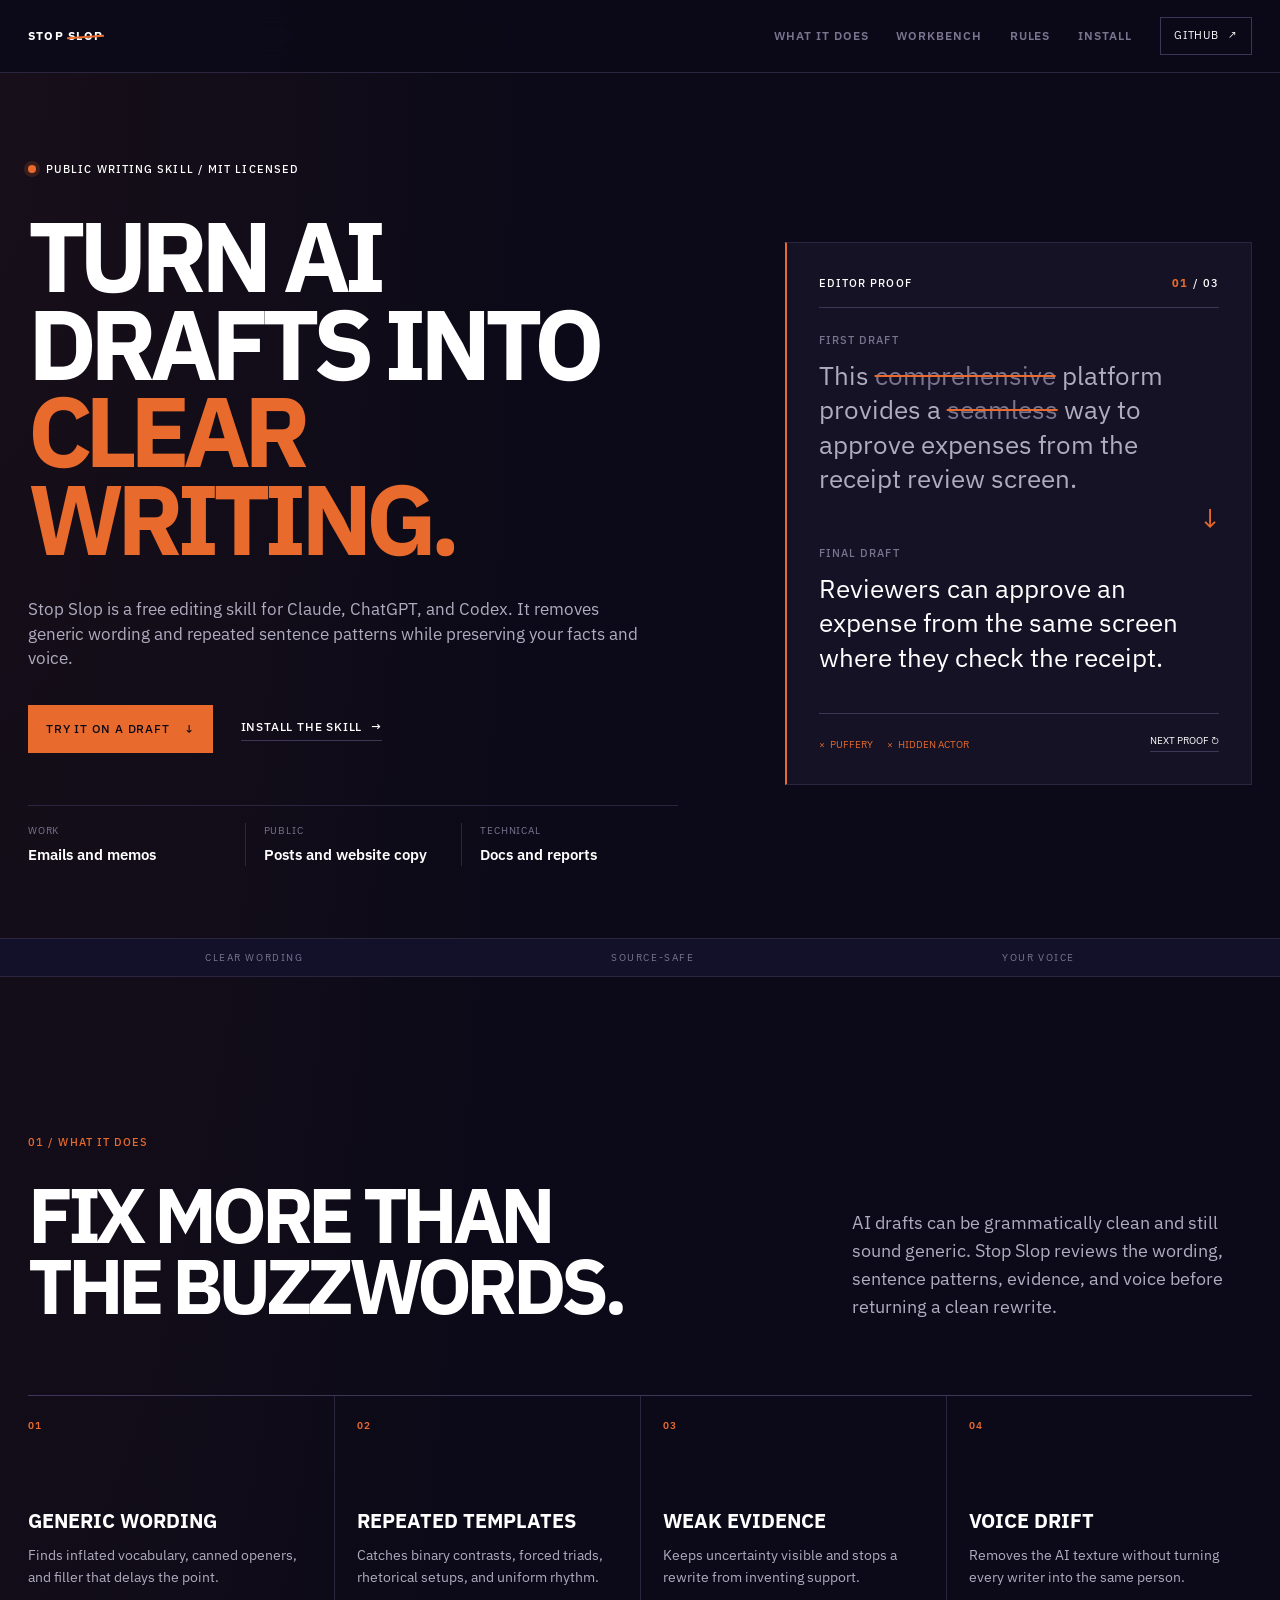
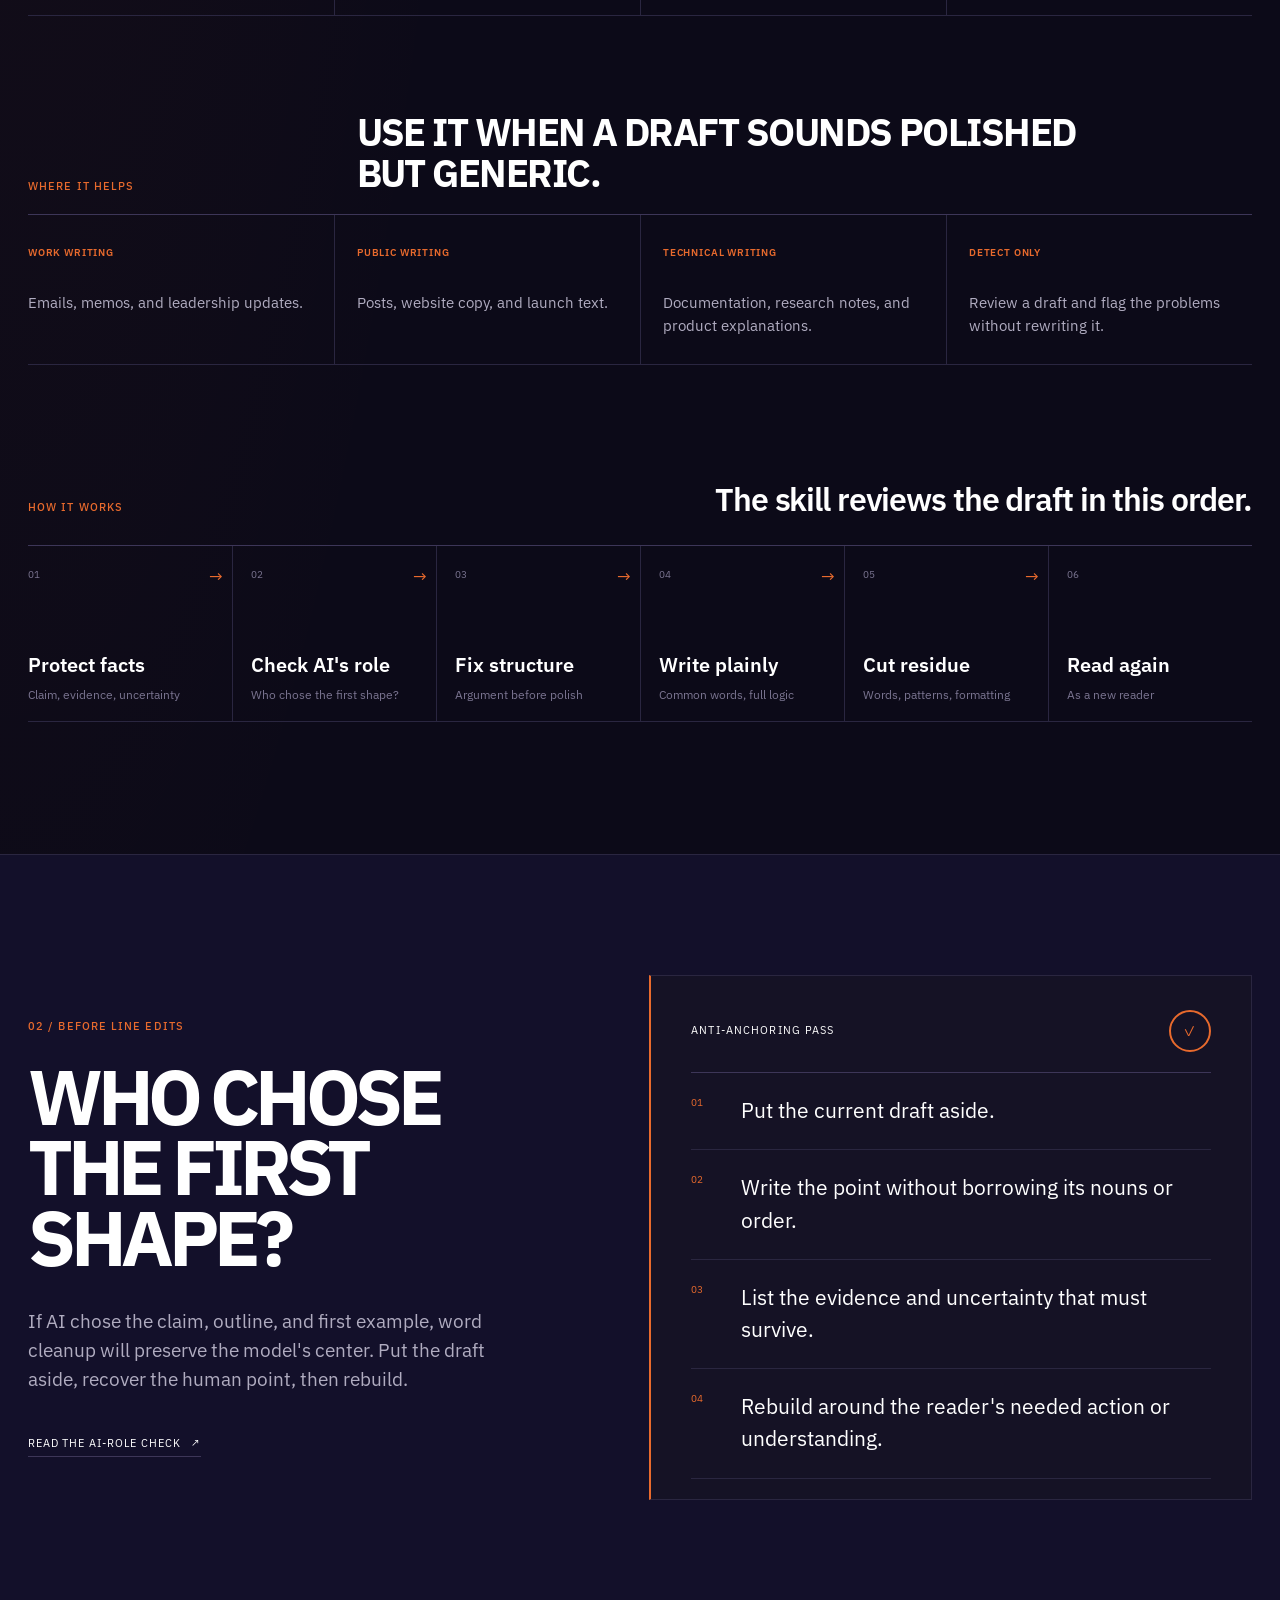
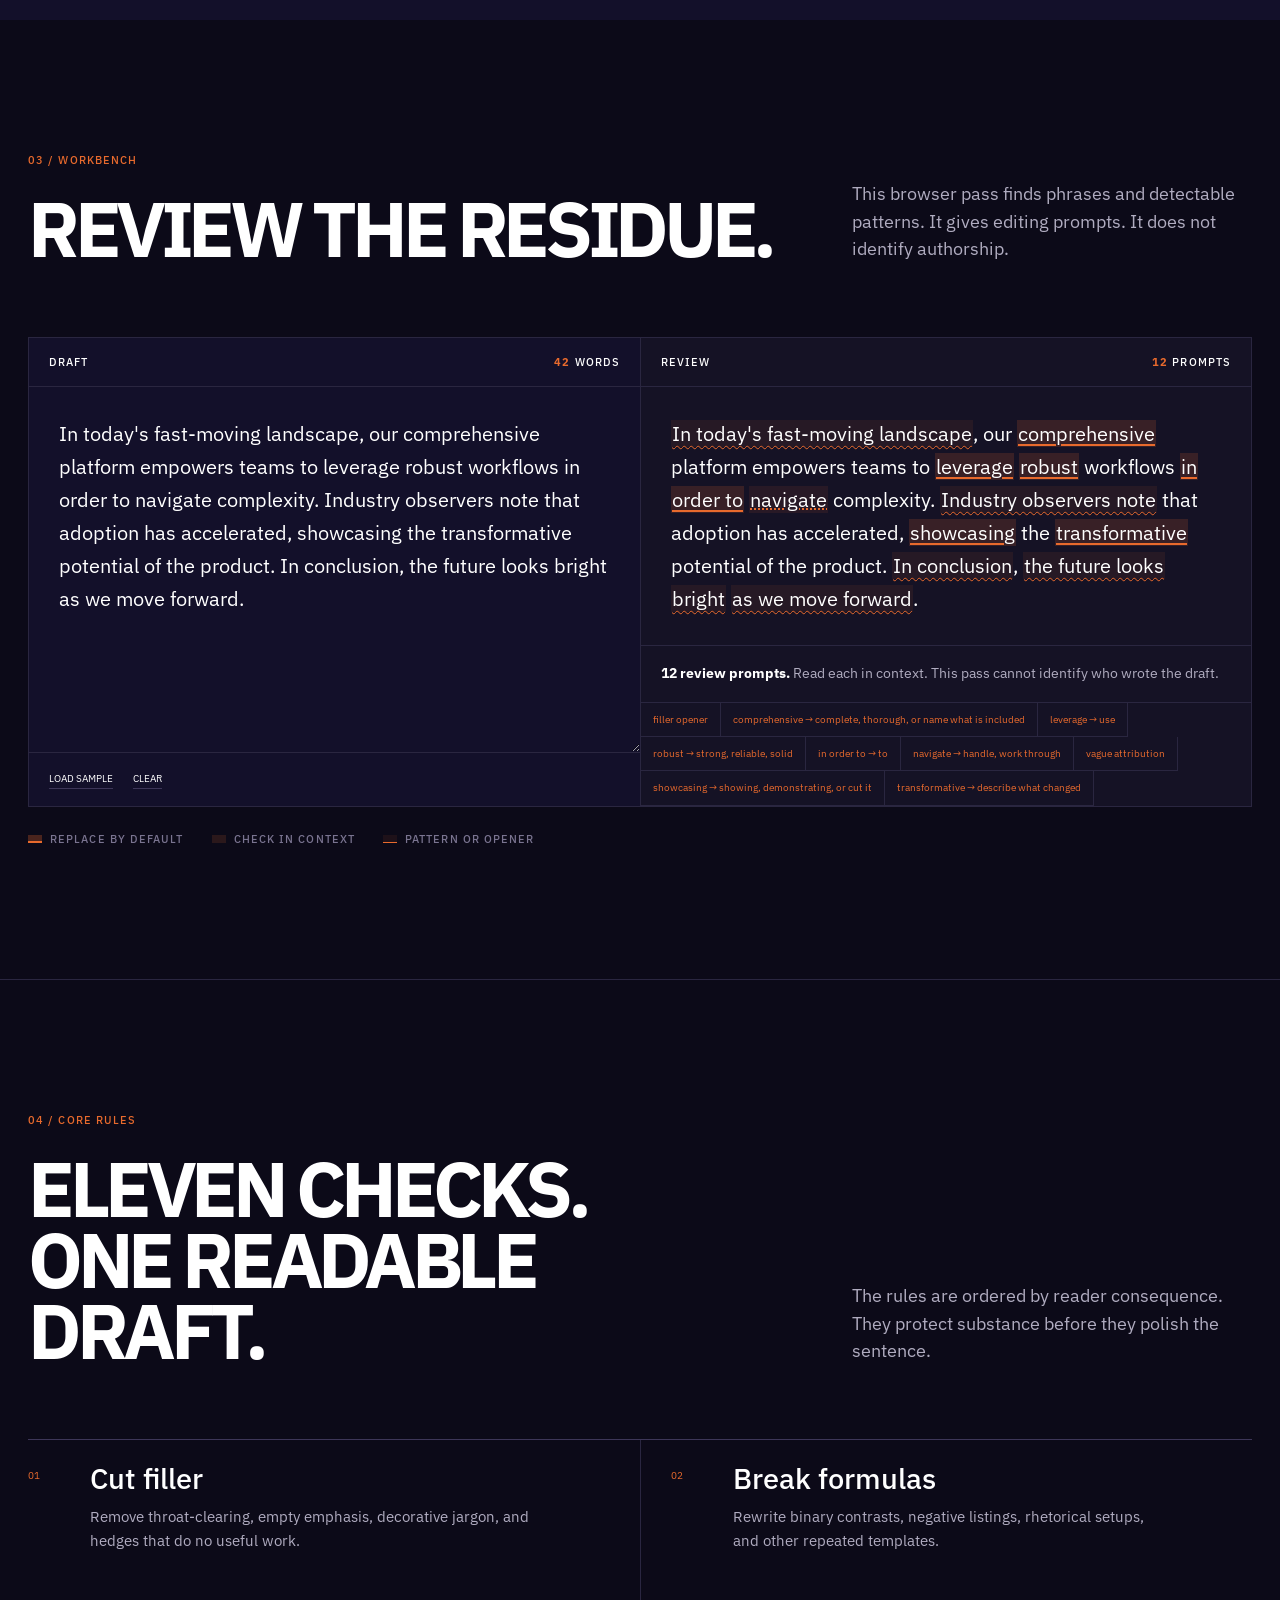
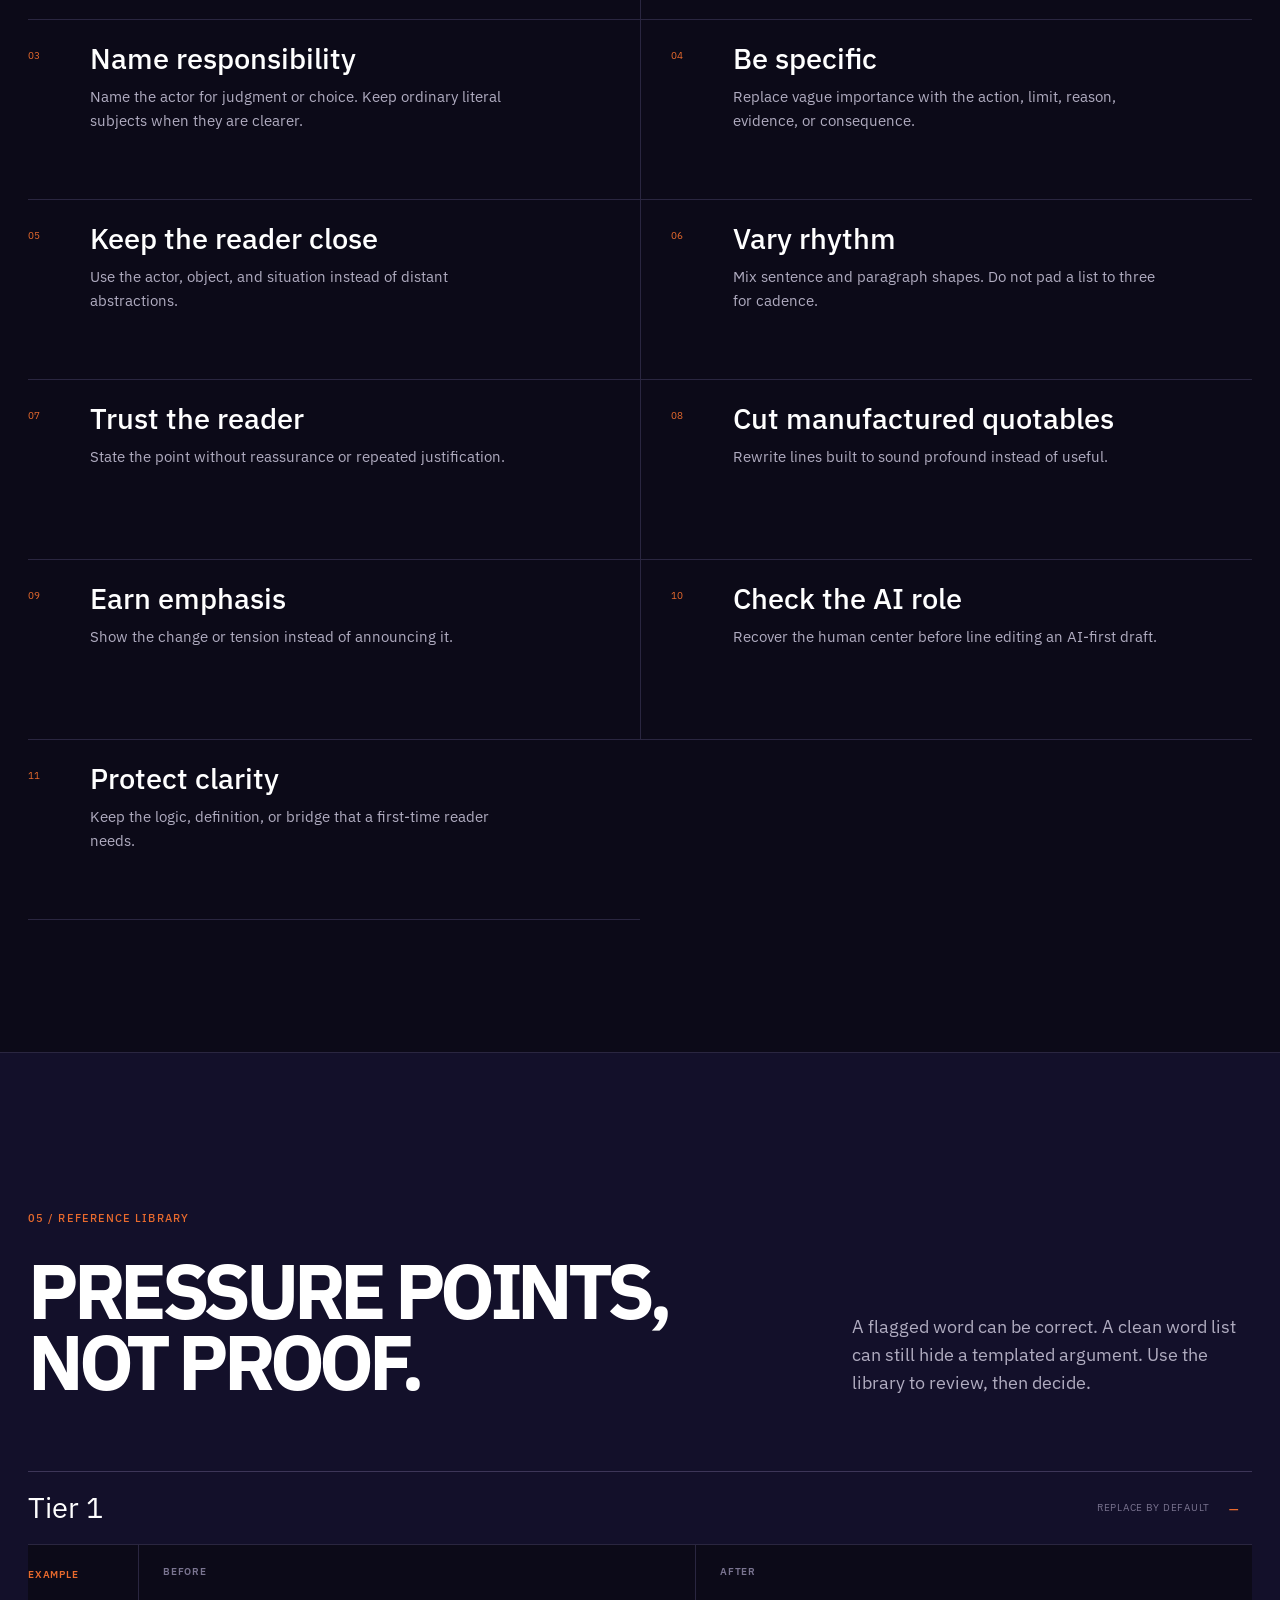
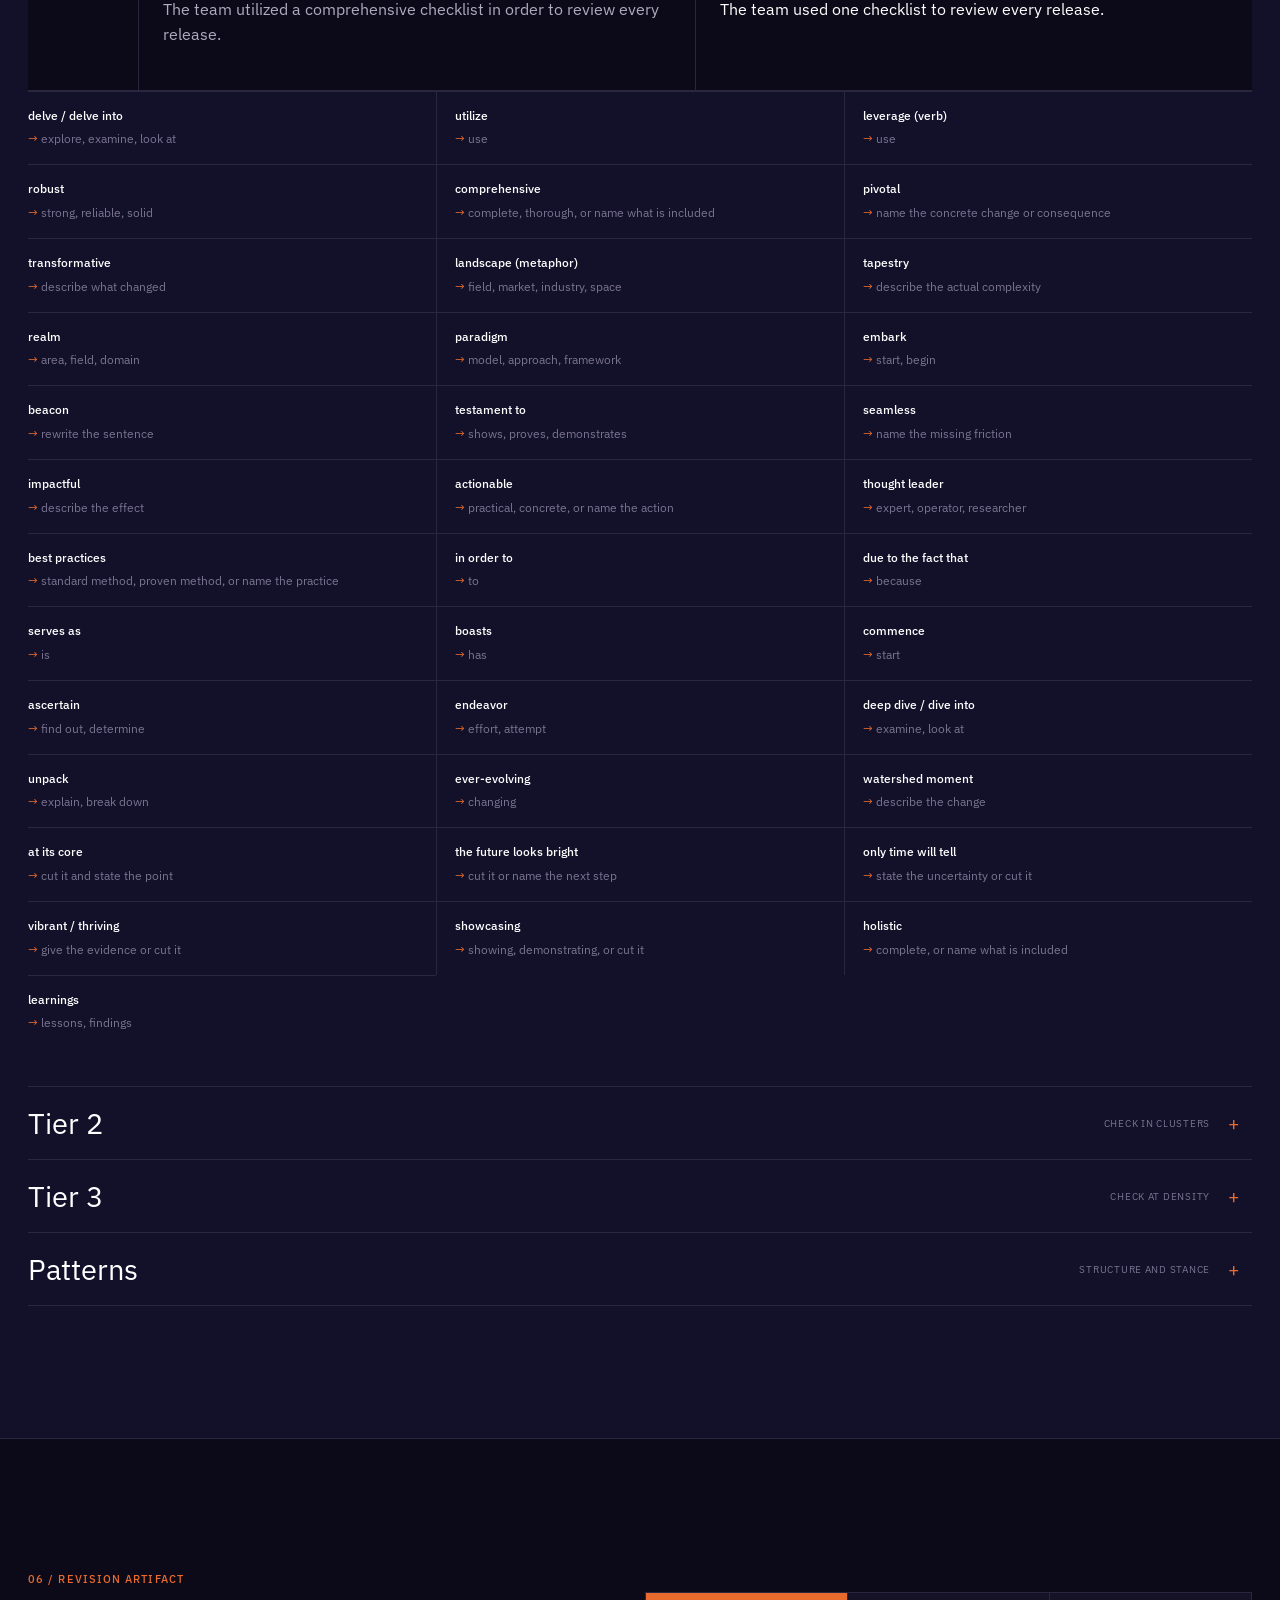
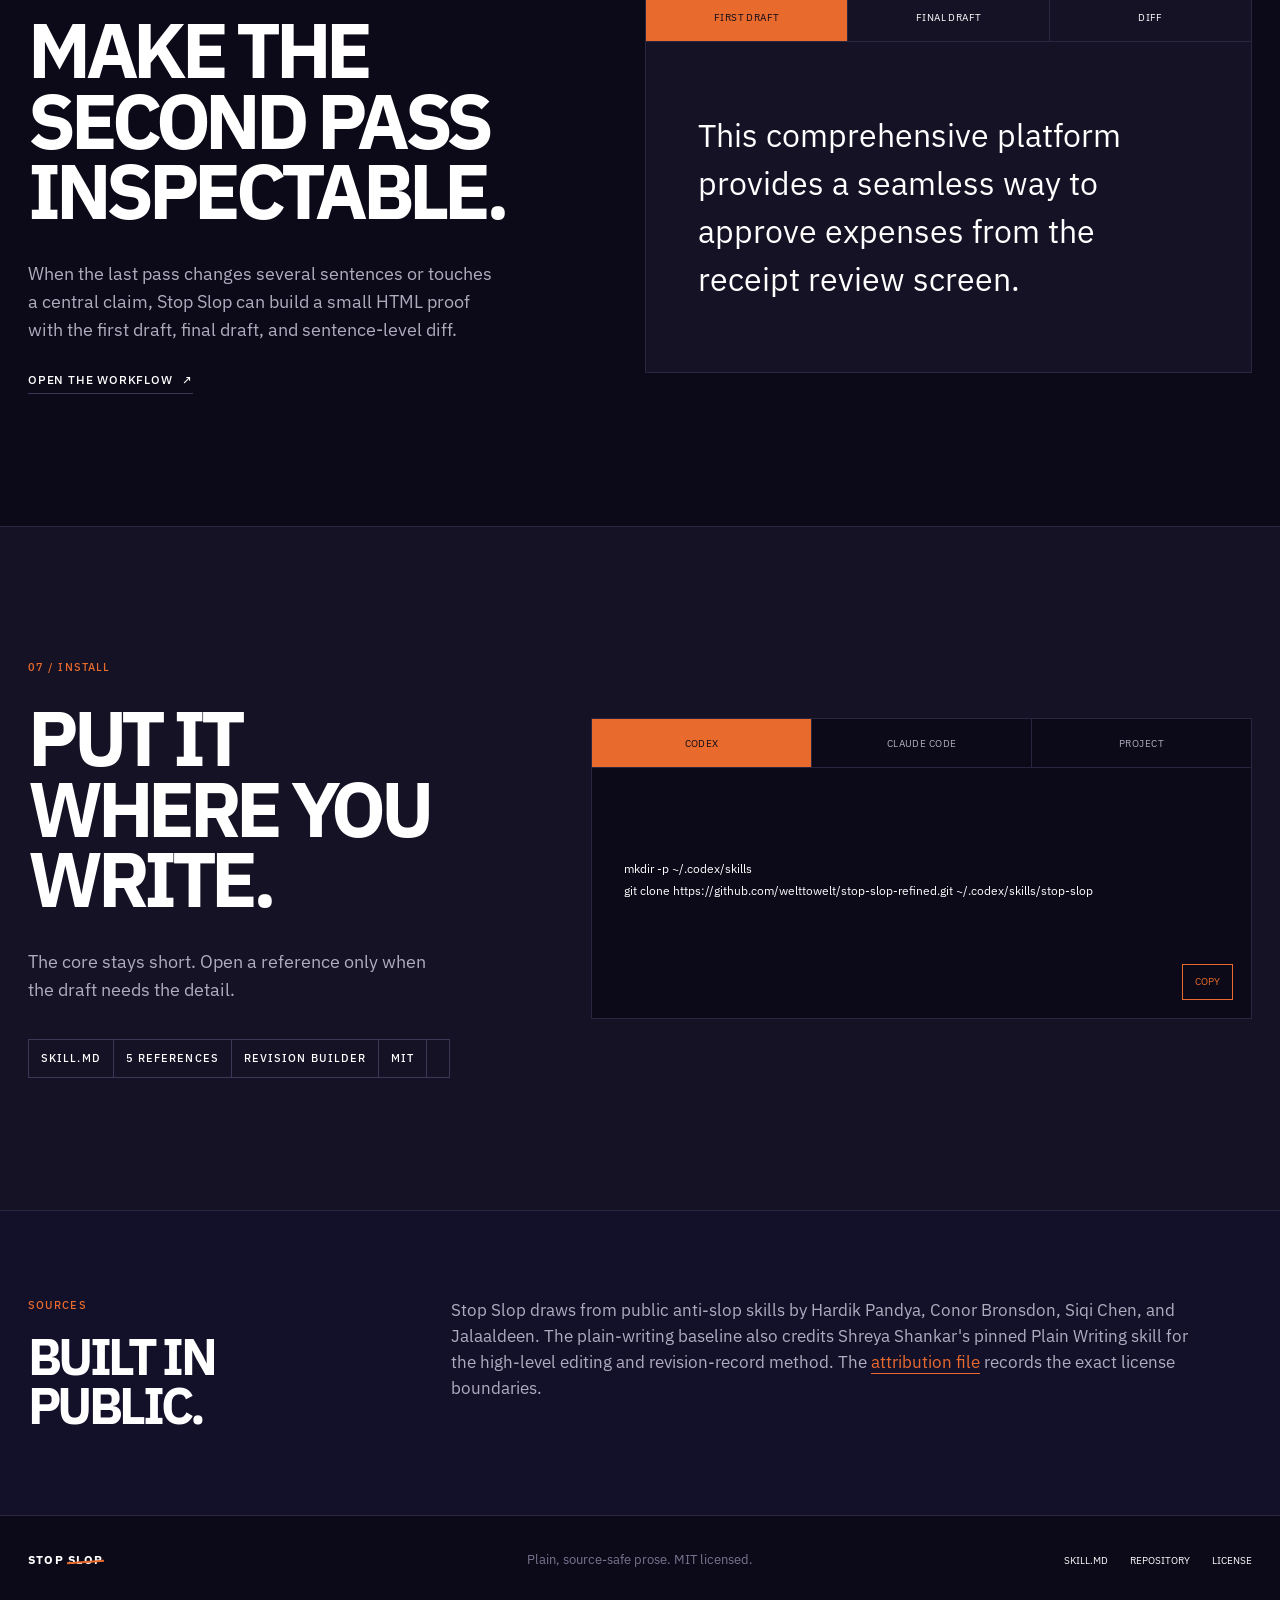
==== commit 1c60abd2: "Lead with Stop Slop value and add library examples" ====
--- a/docs/index.html
+++ b/docs/index.html
@@ -4,10 +4,10 @@
   <meta charset="utf-8">
   <meta name="viewport" content="width=device-width, initial-scale=1, viewport-fit=cover">
   <meta name="color-scheme" content="light">
-  <title>Stop Slop v3 | Plain, source-safe writing</title>
-  <meta name="description" content="A public writing skill that removes formulaic AI prose while preserving facts, uncertainty, clarity, and useful voice.">
-  <meta property="og:title" content="Stop Slop v3">
-  <meta property="og:description" content="Keep the point. Cut the slop.">
+  <title>Stop Slop | Clear writing after AI</title>
+  <meta name="description" content="A free editing skill that turns generic AI drafts into clear writing while preserving facts and voice.">
+  <meta property="og:title" content="Stop Slop">
+  <meta property="og:description" content="Turn AI drafts into clear writing.">
   <meta property="og:type" content="website">
   <link rel="preconnect" href="https://fonts.googleapis.com">
   <link rel="preconnect" href="https://fonts.gstatic.com" crossorigin>
@@ -22,10 +22,10 @@
   <header class="masthead">
     <div class="shell masthead-inner">
       <a class="wordmark" href="#top" aria-label="Stop Slop home">
-        <span>stop</span><span class="wordmark-slop">slop</span><sup>3</sup>
+        <span>stop</span><span class="wordmark-slop">slop</span>
       </a>
       <nav class="nav" aria-label="Primary navigation">
-        <a href="#method">Method</a>
+        <a href="#method">What it does</a>
         <a href="#workbench">Workbench</a>
         <a href="#rules">Rules</a>
         <a href="#install">Install</a>
@@ -38,17 +38,17 @@
     <section class="hero" id="top" aria-labelledby="hero-title">
       <div class="shell hero-grid">
         <div class="hero-copy reveal">
-          <div class="eyebrow"><span class="status-dot"></span> Public skill, version 3.0</div>
-          <h1 id="hero-title">Keep the point.<br><span class="red-pencil">Cut the <em>slop.</em></span></h1>
-          <p class="hero-lede">Stop Slop edits formulaic AI prose without flattening meaning, inventing evidence, or hiding the writer behind a template.</p>
+          <div class="eyebrow"><span class="status-dot"></span> Public writing skill / MIT licensed</div>
+          <h1 id="hero-title">Turn AI drafts into<br><span class="red-pencil"><em>clear writing.</em></span></h1>
+          <p class="hero-lede">Stop Slop is a free editing skill for Claude, ChatGPT, and Codex. It removes generic wording and repeated sentence patterns while preserving your facts and voice.</p>
           <div class="hero-actions">
-            <a class="button button-primary" href="#workbench">Try the workbench <span aria-hidden="true">↓</span></a>
-            <a class="text-link" href="#install">Install v3 <span aria-hidden="true">→</span></a>
-          </div>
-          <dl class="hero-notes" aria-label="Version 3 principles">
-            <div><dt>Baseline</dt><dd>Plain writing</dd></div>
-            <div><dt>Default</dt><dd>Clean prose first</dd></div>
-            <div><dt>Boundary</dt><dd>No invented facts</dd></div>
+            <a class="button button-primary" href="#workbench">Try it on a draft <span aria-hidden="true">↓</span></a>
+            <a class="text-link" href="#install">Install the skill <span aria-hidden="true">→</span></a>
+          </div>
+          <dl class="hero-notes" aria-label="Where Stop Slop helps">
+            <div><dt>Work</dt><dd>Emails and memos</dd></div>
+            <div><dt>Public</dt><dd>Posts and website copy</dd></div>
+            <div><dt>Technical</dt><dd>Docs and reports</dd></div>
           </dl>
         </div>
 
@@ -74,29 +74,41 @@
           <span class="margin-note" aria-hidden="true">keep the claim</span>
         </figure>
       </div>
-      <div class="hero-rule" aria-hidden="true"><span>plain</span><span>specific</span><span>source-safe</span></div>
+      <div class="hero-rule" aria-hidden="true"><span>clear wording</span><span>source-safe</span><span>your voice</span></div>
     </section>
 
     <section class="section method" id="method" aria-labelledby="method-title">
       <div class="shell">
         <header class="section-head reveal">
-          <span class="section-number">01 / Method</span>
-          <h2 id="method-title">Plain first.<br>Source-safe throughout.</h2>
-          <p>Version 3 changes the editing order. The skill now protects the claim before it touches style, and it treats clarity as more than brevity.</p>
+          <span class="section-number">01 / What it does</span>
+          <h2 id="method-title">Fix more than<br>the buzzwords.</h2>
+          <p>AI drafts can be grammatically clean and still sound generic. Stop Slop reviews the wording, sentence patterns, evidence, and voice before returning a clean rewrite.</p>
         </header>
 
-        <div class="change-ledger reveal" aria-label="Version 3 changes">
-          <div class="ledger-row ledger-head"><span>Old habit</span><span>Version 3</span></div>
-          <div class="ledger-row"><span><s>Mechanical word blacklist</s></span><span>Judgment by context</span></div>
-          <div class="ledger-row"><span><s>Shorter at any cost</s></span><span>Clear enough for a first-time reader</span></div>
-          <div class="ledger-row"><span><s>Specificity by invention</s></span><span>Facts and uncertainty stay inside the source</span></div>
-          <div class="ledger-row"><span><s>Diagnostics before prose</s></span><span>The clean rewrite comes first</span></div>
+        <ol class="benefit-list reveal" aria-label="What Stop Slop reviews">
+          <li><span>01</span><div><h3>Generic wording</h3><p>Finds inflated vocabulary, canned openers, and filler that delays the point.</p></div></li>
+          <li><span>02</span><div><h3>Repeated templates</h3><p>Catches binary contrasts, forced triads, rhetorical setups, and uniform rhythm.</p></div></li>
+          <li><span>03</span><div><h3>Weak evidence</h3><p>Keeps uncertainty visible and stops a rewrite from inventing support.</p></div></li>
+          <li><span>04</span><div><h3>Voice drift</h3><p>Removes the AI texture without turning every writer into the same person.</p></div></li>
+        </ol>
+
+        <div class="use-cases reveal" aria-labelledby="use-cases-title">
+          <div class="use-cases-head">
+            <span class="micro-label">Where it helps</span>
+            <h3 id="use-cases-title">Use it when a draft sounds polished but generic.</h3>
+          </div>
+          <div class="use-case-grid">
+            <article><span>Work writing</span><p>Emails, memos, and leadership updates.</p></article>
+            <article><span>Public writing</span><p>Posts, website copy, and launch text.</p></article>
+            <article><span>Technical writing</span><p>Documentation, research notes, and product explanations.</p></article>
+            <article><span>Detect only</span><p>Review a draft and flag the problems without rewriting it.</p></article>
+          </div>
         </div>
 
         <div class="route reveal" aria-labelledby="route-title">
           <div class="route-intro">
-            <span class="micro-label">The editing route</span>
-            <h3 id="route-title">The order is part of the method.</h3>
+            <span class="micro-label">How it works</span>
+            <h3 id="route-title">The skill reviews the draft in this order.</h3>
           </div>
           <ol class="route-list">
             <li><span>01</span><b>Protect facts</b><small>Claim, evidence, uncertainty</small></li>
@@ -119,7 +131,7 @@
           <a href="https://github.com/welttowelt/stop-slop-refined/blob/main/references/ai-role-and-reader-fit.md" target="_blank" rel="noopener">Read the AI-role check <span aria-hidden="true">↗</span></a>
         </div>
         <div class="anchor-test reveal" aria-label="Anti-anchoring checklist">
-          <div class="anchor-title"><span>Anti-anchoring pass</span><span class="stamp">v3</span></div>
+          <div class="anchor-title"><span>Anti-anchoring pass</span><span class="stamp" aria-hidden="true">✓</span></div>
           <ol>
             <li><span>Put the current draft aside.</span></li>
             <li><span>Write the point without borrowing its nouns or order.</span></li>
@@ -209,18 +221,38 @@
         <div class="library-grid reveal">
           <details open>
             <summary><span>Tier 1</span><small>replace by default</small></summary>
+            <div class="library-example">
+              <span class="library-example-label">Example</span>
+              <div><small>Before</small><p>The team utilized a comprehensive checklist in order to review every release.</p></div>
+              <div><small>After</small><p>The team used one checklist to review every release.</p></div>
+            </div>
             <div class="word-cloud" data-tier="1"></div>
           </details>
           <details>
             <summary><span>Tier 2</span><small>check in clusters</small></summary>
+            <div class="library-example">
+              <span class="library-example-label">Example</span>
+              <div><small>Before</small><p>The program empowers local teams to navigate applications across three regional funds.</p></div>
+              <div><small>After</small><p>The program helps local teams apply to three regional funds.</p></div>
+            </div>
             <div class="word-cloud" data-tier="2"></div>
           </details>
           <details>
             <summary><span>Tier 3</span><small>check at density</small></summary>
+            <div class="library-example">
+              <span class="library-example-label">Example</span>
+              <div><small>Before</small><p>The workflow is a significant and effective improvement. It cut review time from two days to four hours.</p></div>
+              <div><small>After</small><p>The workflow cut review time from two days to four hours.</p></div>
+            </div>
             <div class="word-cloud" data-tier="3"></div>
           </details>
           <details>
             <summary><span>Patterns</span><small>structure and stance</small></summary>
+            <div class="library-example">
+              <span class="library-example-label">Example</span>
+              <div><small>Before</small><p>Stop Slop is not just a writing skill. It is a complete shift in how teams communicate. So what does this mean? The future is already here.</p></div>
+              <div><small>After</small><p>Stop Slop finds generic wording and repeated patterns in AI-assisted drafts.</p></div>
+            </div>
             <div class="pattern-index" data-patterns></div>
           </details>
         </div>
@@ -289,14 +321,14 @@
           <span class="section-number">Sources</span>
           <h2 id="credits-title">Built in public.</h2>
         </div>
-        <p>Stop Slop draws from public anti-slop skills by Hardik Pandya, Conor Bronsdon, Siqi Chen, and Jalaaldeen. Version 3 also credits Shreya Shankar's pinned Plain Writing skill for the high-level plain-writing and revision-record method. The <a href="https://github.com/welttowelt/stop-slop-refined/blob/main/ATTRIBUTION.md" target="_blank" rel="noopener">attribution file</a> records the exact license boundaries.</p>
+        <p>Stop Slop draws from public anti-slop skills by Hardik Pandya, Conor Bronsdon, Siqi Chen, and Jalaaldeen. The plain-writing baseline also credits Shreya Shankar's pinned Plain Writing skill for the high-level editing and revision-record method. The <a href="https://github.com/welttowelt/stop-slop-refined/blob/main/ATTRIBUTION.md" target="_blank" rel="noopener">attribution file</a> records the exact license boundaries.</p>
       </div>
     </section>
   </main>
 
   <footer class="footer">
     <div class="shell footer-grid">
-      <a class="wordmark footer-mark" href="#top"><span>stop</span><span class="wordmark-slop">slop</span><sup>3</sup></a>
+      <a class="wordmark footer-mark" href="#top"><span>stop</span><span class="wordmark-slop">slop</span></a>
       <p>Plain, source-safe prose. MIT licensed.</p>
       <div class="footer-links">
         <a href="https://github.com/welttowelt/stop-slop-refined/blob/main/SKILL.md">SKILL.md</a>
--- a/docs/styles.css
+++ b/docs/styles.css
@@ -168,11 +168,6 @@
   transform: rotate(-4deg);
 }
 
-.wordmark sup {
-  color: var(--red);
-  font-size: .65em;
-}
-
 .nav {
   display: flex;
   align-items: center;
@@ -591,50 +586,104 @@
   line-height: 1.55;
 }
 
-.change-ledger {
+.benefit-list {
+  display: grid;
+  grid-template-columns: repeat(4, 1fr);
+  margin: 0;
+  padding: 0;
   border-top: 1px solid var(--line-dark);
-}
-
-.ledger-row {
-  display: grid;
-  grid-template-columns: 1fr 1fr;
-  min-height: 72px;
+  list-style: none;
+}
+
+.benefit-list li {
+  min-height: 220px;
+  display: flex;
+  flex-direction: column;
+  padding: 22px 22px 26px 0;
   border-bottom: 1px solid var(--line);
 }
 
-.ledger-row span {
-  display: flex;
-  align-items: center;
-  padding: 14px 24px 14px 0;
-}
-
-.ledger-row span + span {
-  padding-left: 28px;
+.benefit-list li + li {
+  padding-left: 22px;
   border-left: 1px solid var(--line);
-  font-family: var(--serif);
-  font-size: 1.45rem;
-  font-style: normal;
+}
+
+.benefit-list > li > span {
+  color: var(--red);
+  font-family: var(--mono);
+  font-size: .64rem;
   font-weight: 600;
-}
-
-.ledger-row s {
-  color: var(--muted);
-  text-decoration-color: var(--red);
-  text-decoration-thickness: 2px;
-}
-
-.ledger-head {
-  min-height: 44px;
-  font-family: var(--mono);
-  font-size: .65rem;
-  letter-spacing: .09em;
-  text-transform: uppercase;
-}
-
-.ledger-head span + span {
-  font-family: var(--mono);
-  font-size: .65rem;
-  font-style: normal;
+  letter-spacing: .08em;
+}
+
+.benefit-list div {
+  margin-top: auto;
+}
+
+.benefit-list h3 {
+  margin: 0 0 12px;
+  font-size: 1.25rem;
+  line-height: 1.1;
+  text-transform: uppercase;
+}
+
+.benefit-list p {
+  margin: 0;
+  color: var(--ink-soft);
+  font-size: .9rem;
+}
+
+.use-cases {
+  margin-top: 96px;
+}
+
+.use-cases-head {
+  display: grid;
+  grid-template-columns: 1fr 3fr;
+  align-items: end;
+  gap: 30px;
+  padding-bottom: 20px;
+  border-bottom: 1px solid var(--line-dark);
+}
+
+.use-cases-head h3 {
+  max-width: 760px;
+  margin: 0;
+  font-size: clamp(1.7rem, 3vw, 2.5rem);
+  line-height: 1.08;
+  letter-spacing: -.04em;
+  text-transform: uppercase;
+}
+
+.use-case-grid {
+  display: grid;
+  grid-template-columns: repeat(4, 1fr);
+}
+
+.use-case-grid article {
+  min-height: 150px;
+  padding: 22px 22px 24px 0;
+  border-bottom: 1px solid var(--line);
+}
+
+.use-case-grid article + article {
+  padding-left: 22px;
+  border-left: 1px solid var(--line);
+}
+
+.use-case-grid span {
+  color: var(--red);
+  font-family: var(--mono);
+  font-size: .64rem;
+  font-weight: 600;
+  letter-spacing: .08em;
+  text-transform: uppercase;
+}
+
+.use-case-grid p {
+  margin: 28px 0 0;
+  color: var(--ink-soft);
+  font-size: .92rem;
 }
 
 .route {
@@ -1093,6 +1142,53 @@
   content: "−";
 }
 
+.library-example {
+  display: grid;
+  grid-template-columns: 110px 1fr 1fr;
+  border-top: 1px solid var(--line);
+  border-bottom: 1px solid var(--line);
+  background: var(--paper);
+}
+
+.library-example-label {
+  padding: 22px 18px 22px 0;
+  color: var(--red);
+  font-family: var(--mono);
+  font-size: .62rem;
+  font-weight: 600;
+  letter-spacing: .08em;
+  text-transform: uppercase;
+}
+
+.library-example > div {
+  min-height: 145px;
+  padding: 20px 24px;
+  border-left: 1px solid var(--line);
+}
+
+.library-example small {
+  display: block;
+  margin-bottom: 18px;
+  color: var(--muted);
+  font-family: var(--mono);
+  font-size: .6rem;
+  font-weight: 600;
+  letter-spacing: .08em;
+  text-transform: uppercase;
+}
+
+.library-example p {
+  max-width: 620px;
+  margin: 0;
+  color: var(--ink-soft);
+  font-size: 1rem;
+  line-height: 1.55;
+}
+
+.library-example > div:last-child p {
+  color: var(--ink);
+}
+
 .word-cloud,
 .pattern-index {
   display: grid;
@@ -1440,6 +1536,23 @@
     margin-inline: auto;
   }
 
+  .benefit-list,
+  .use-case-grid {
+    grid-template-columns: repeat(2, 1fr);
+  }
+
+  .benefit-list li:nth-child(odd),
+  .use-case-grid article:nth-child(odd) {
+    padding-left: 0;
+    border-left: 0;
+  }
+
+  .benefit-list li:nth-child(even),
+  .use-case-grid article:nth-child(even) {
+    padding-left: 22px;
+    border-left: 1px solid var(--line);
+  }
+
   .route-list {
     grid-template-columns: repeat(3, 1fr);
   }
@@ -1586,24 +1699,35 @@
     font-size: clamp(3rem, 14vw, 4.8rem);
   }
 
-  .ledger-row {
+  .benefit-list,
+  .use-case-grid {
     grid-template-columns: 1fr;
-    padding-block: 12px;
-  }
-
-  .ledger-row span {
-    min-height: 42px;
-    padding: 4px 0;
-  }
-
-  .ledger-row span + span {
-    padding: 4px 0;
+  }
+
+  .benefit-list li,
+  .benefit-list li:nth-child(even),
+  .use-case-grid article,
+  .use-case-grid article:nth-child(even) {
+    min-height: 0;
+    padding: 24px 0;
     border-left: 0;
-    font-size: 1.25rem;
-  }
-
-  .ledger-head {
-    display: none;
+  }
+
+  .benefit-list div {
+    margin-top: 42px;
+  }
+
+  .use-cases {
+    margin-top: 72px;
+  }
+
+  .use-cases-head {
+    grid-template-columns: 1fr;
+    align-items: start;
+  }
+
+  .use-case-grid p {
+    margin-top: 14px;
   }
 
   .route {
@@ -1701,6 +1825,21 @@
     display: none;
   }
 
+  .library-example {
+    grid-template-columns: 1fr;
+  }
+
+  .library-example-label {
+    padding: 18px 0;
+  }
+
+  .library-example > div {
+    min-height: 0;
+    padding: 20px 0;
+    border-top: 1px solid var(--line);
+    border-left: 0;
+  }
+
   .revision-grid,
   .install-grid {
     gap: 64px;
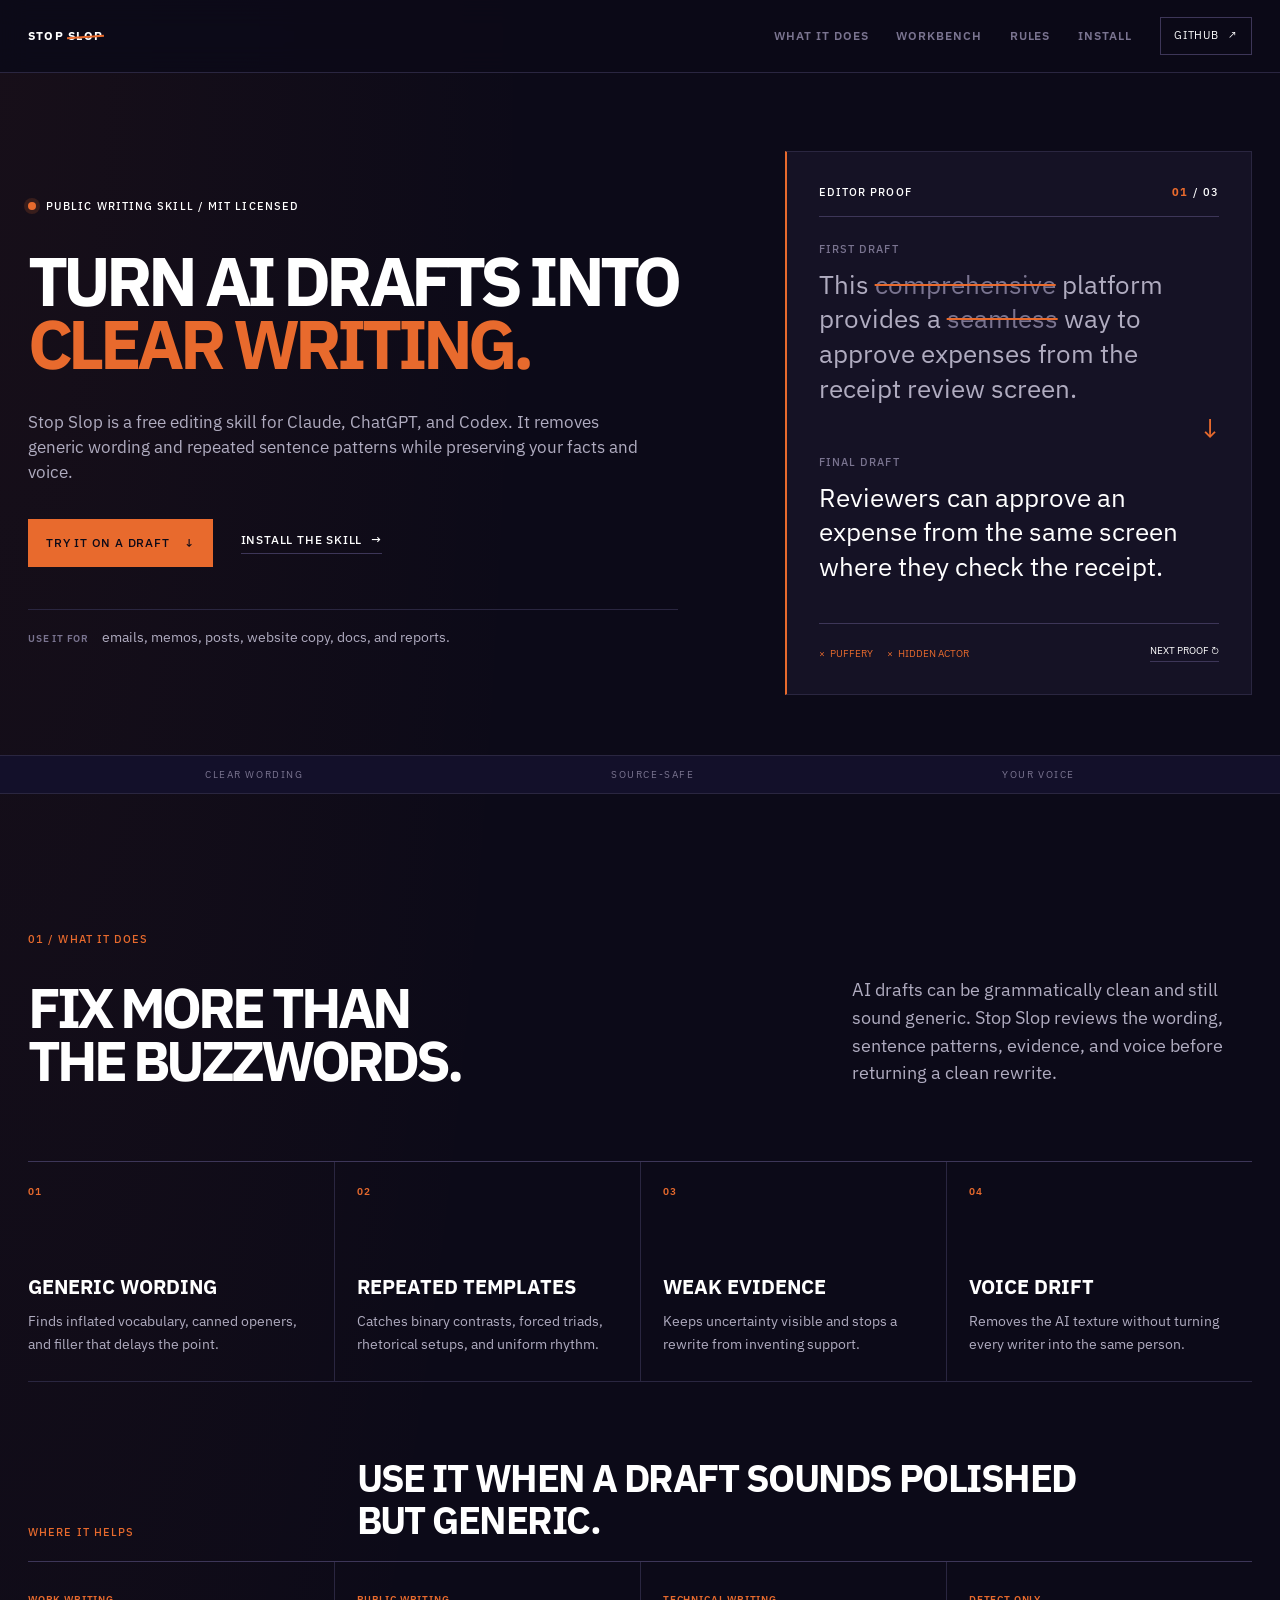
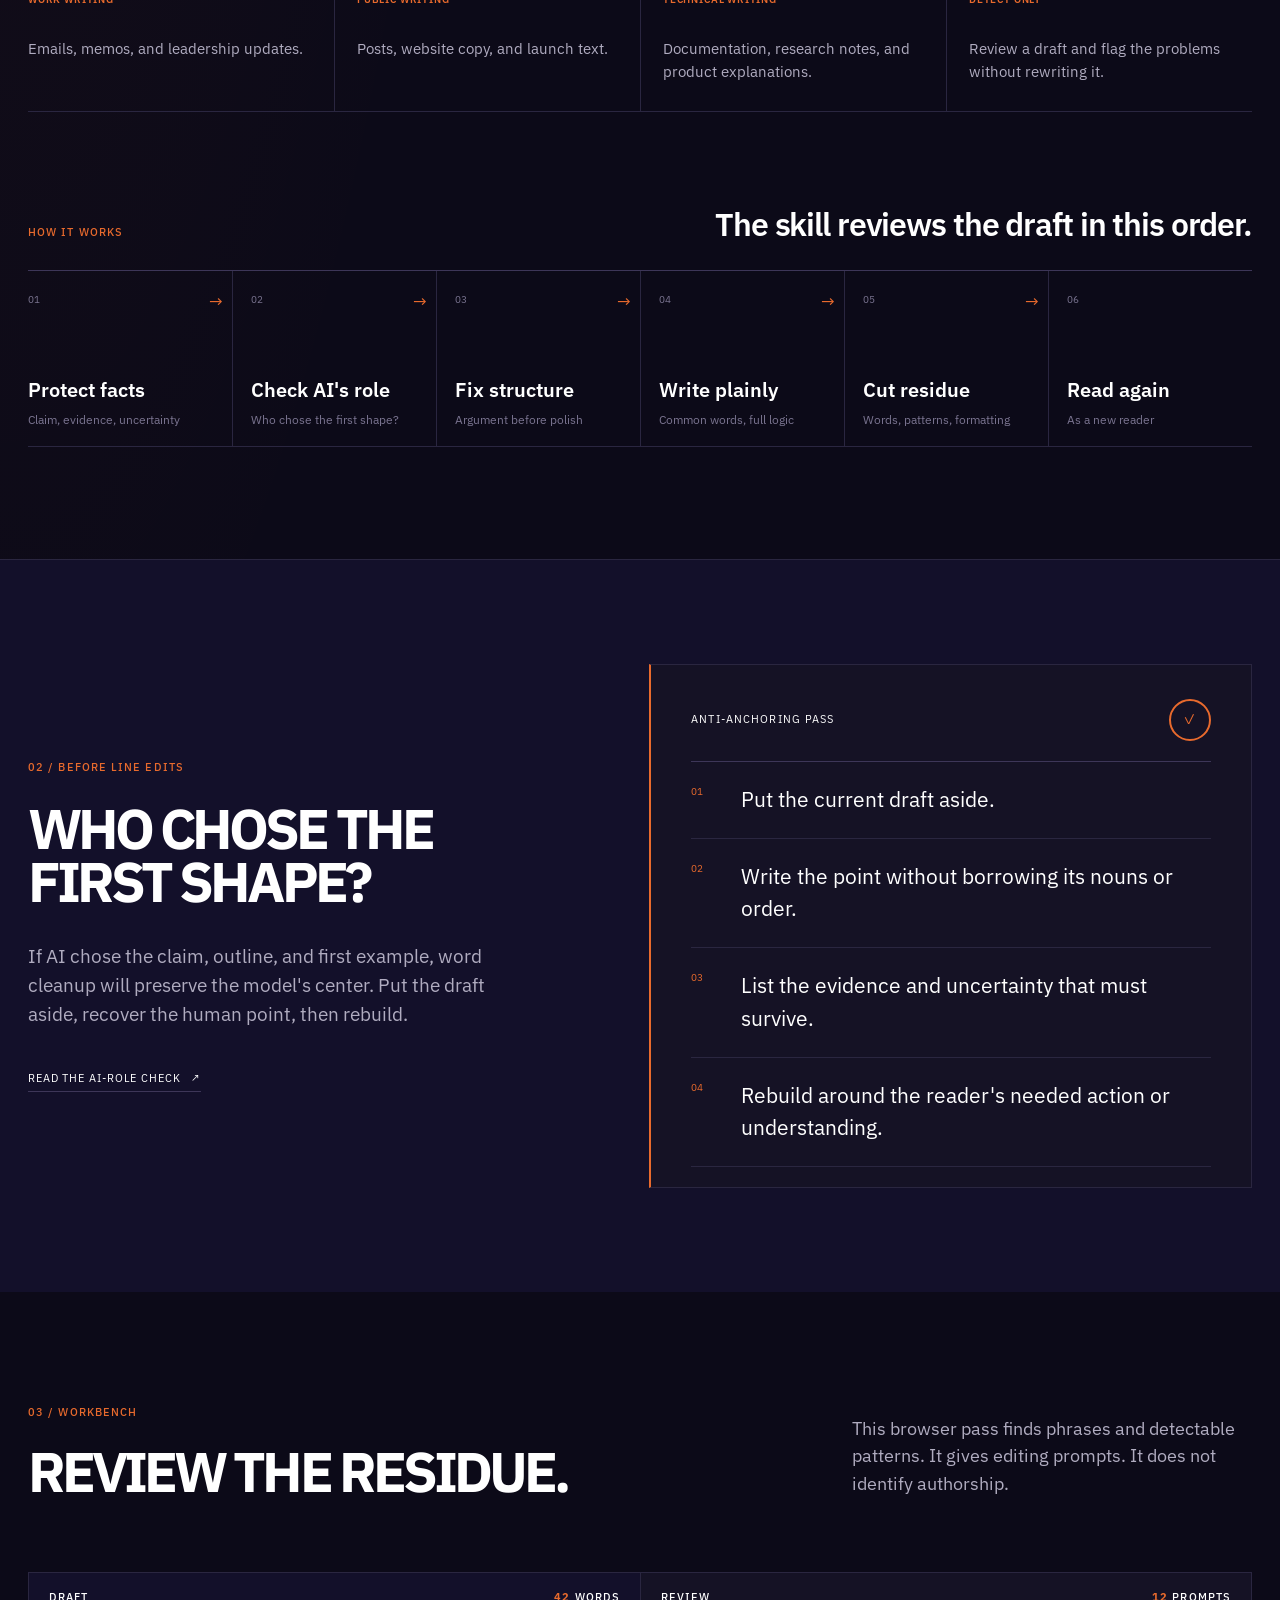
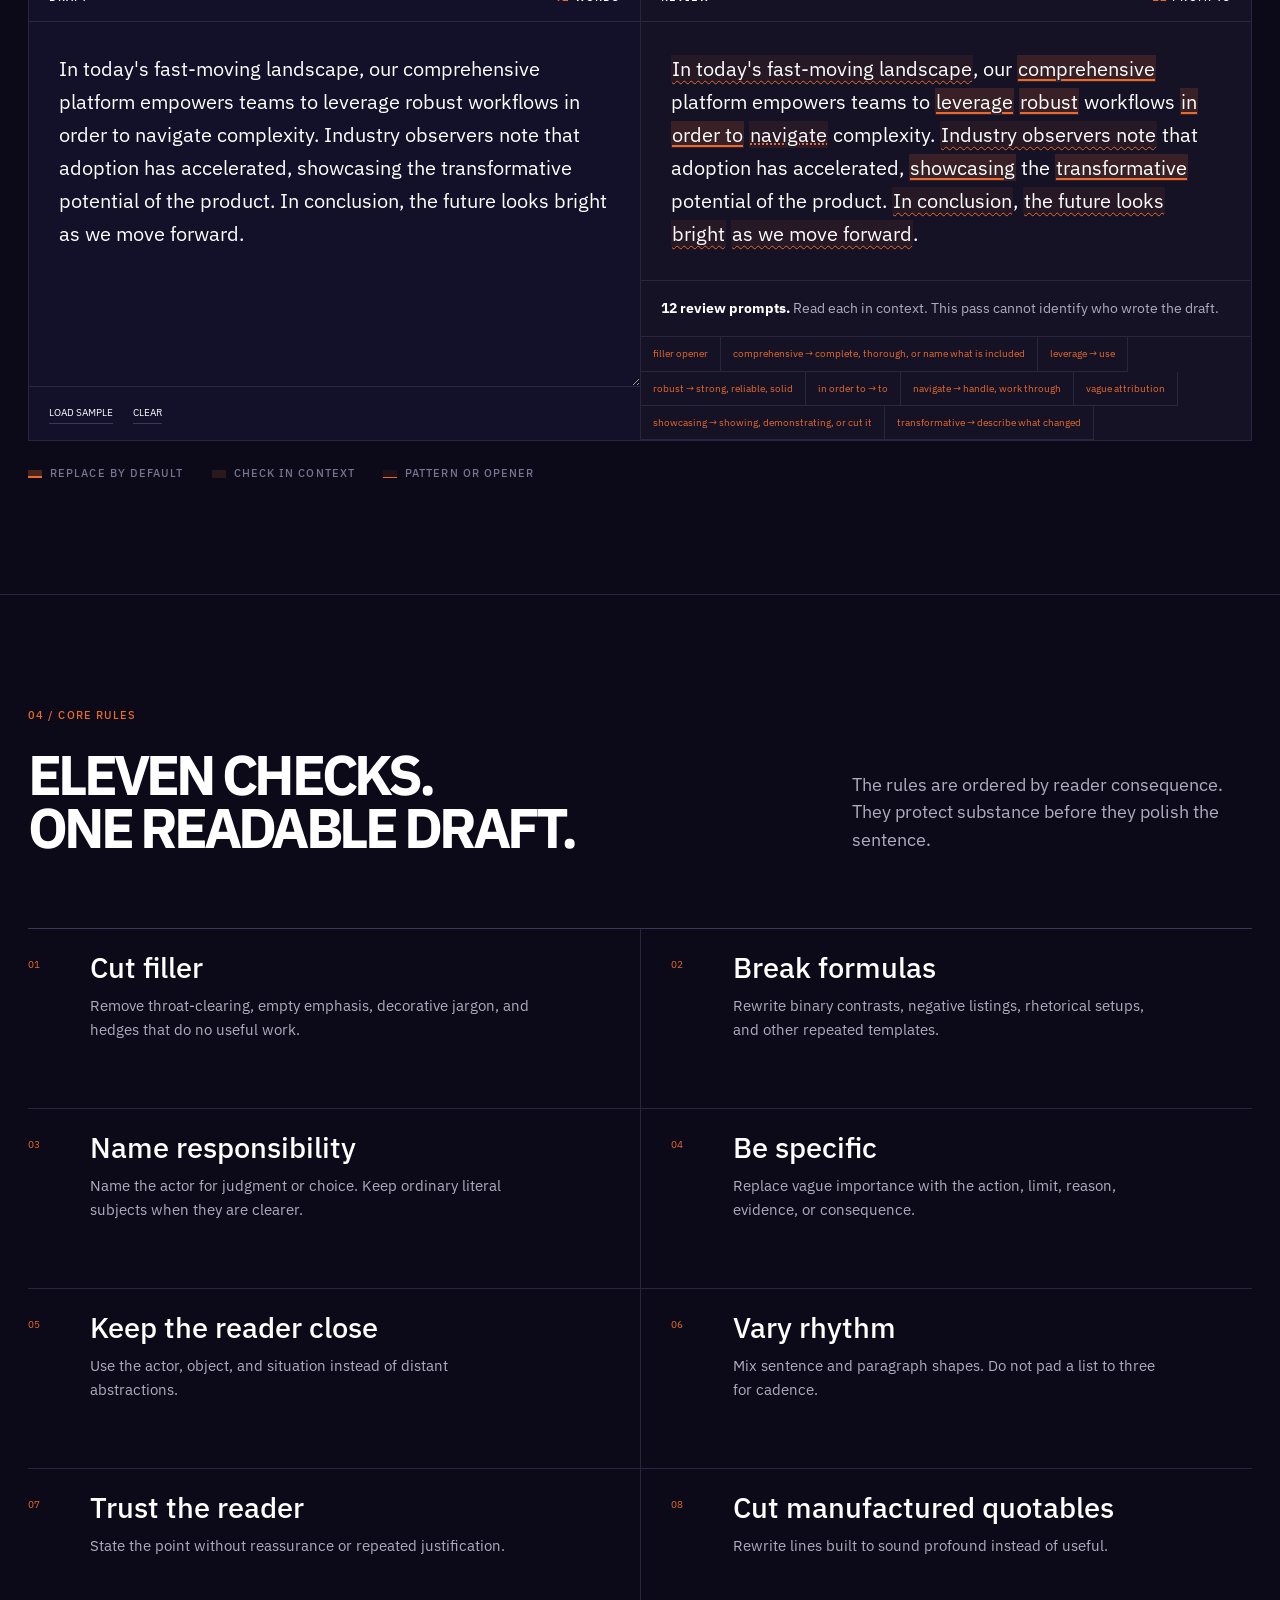
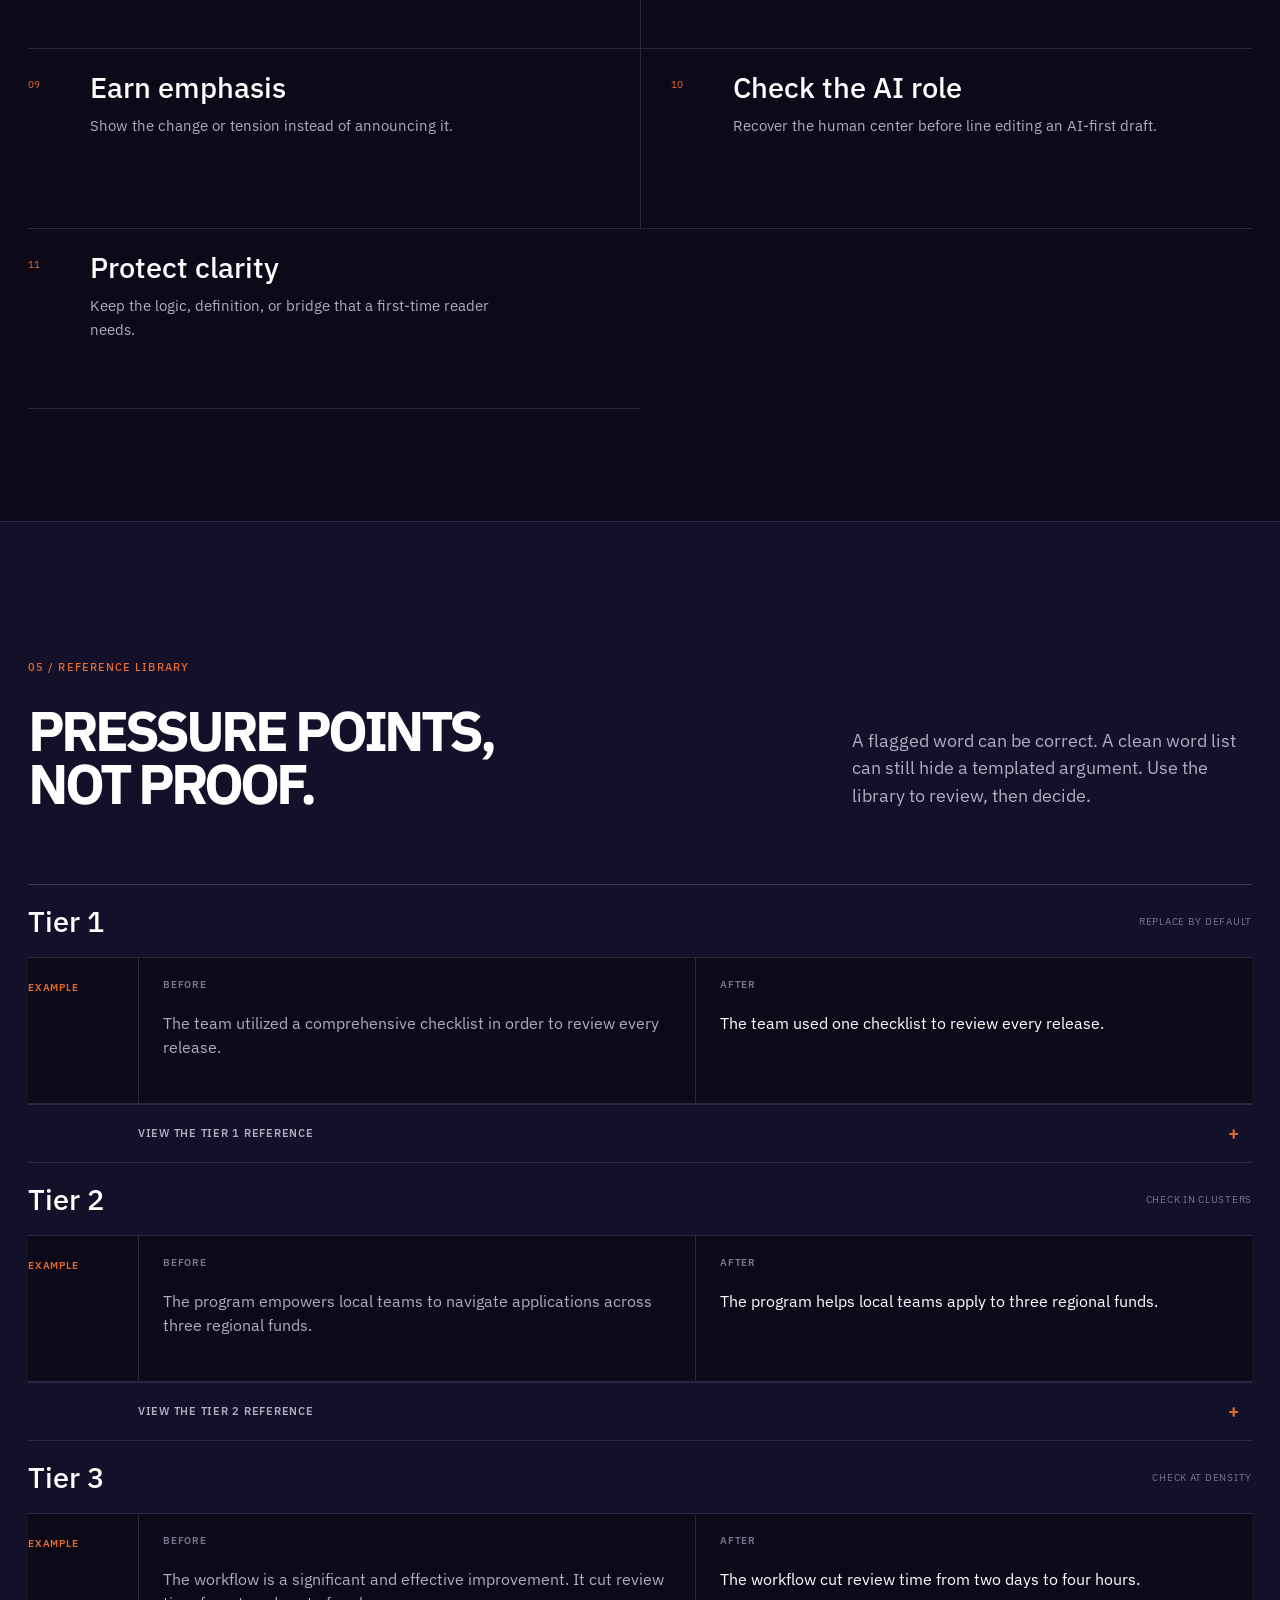
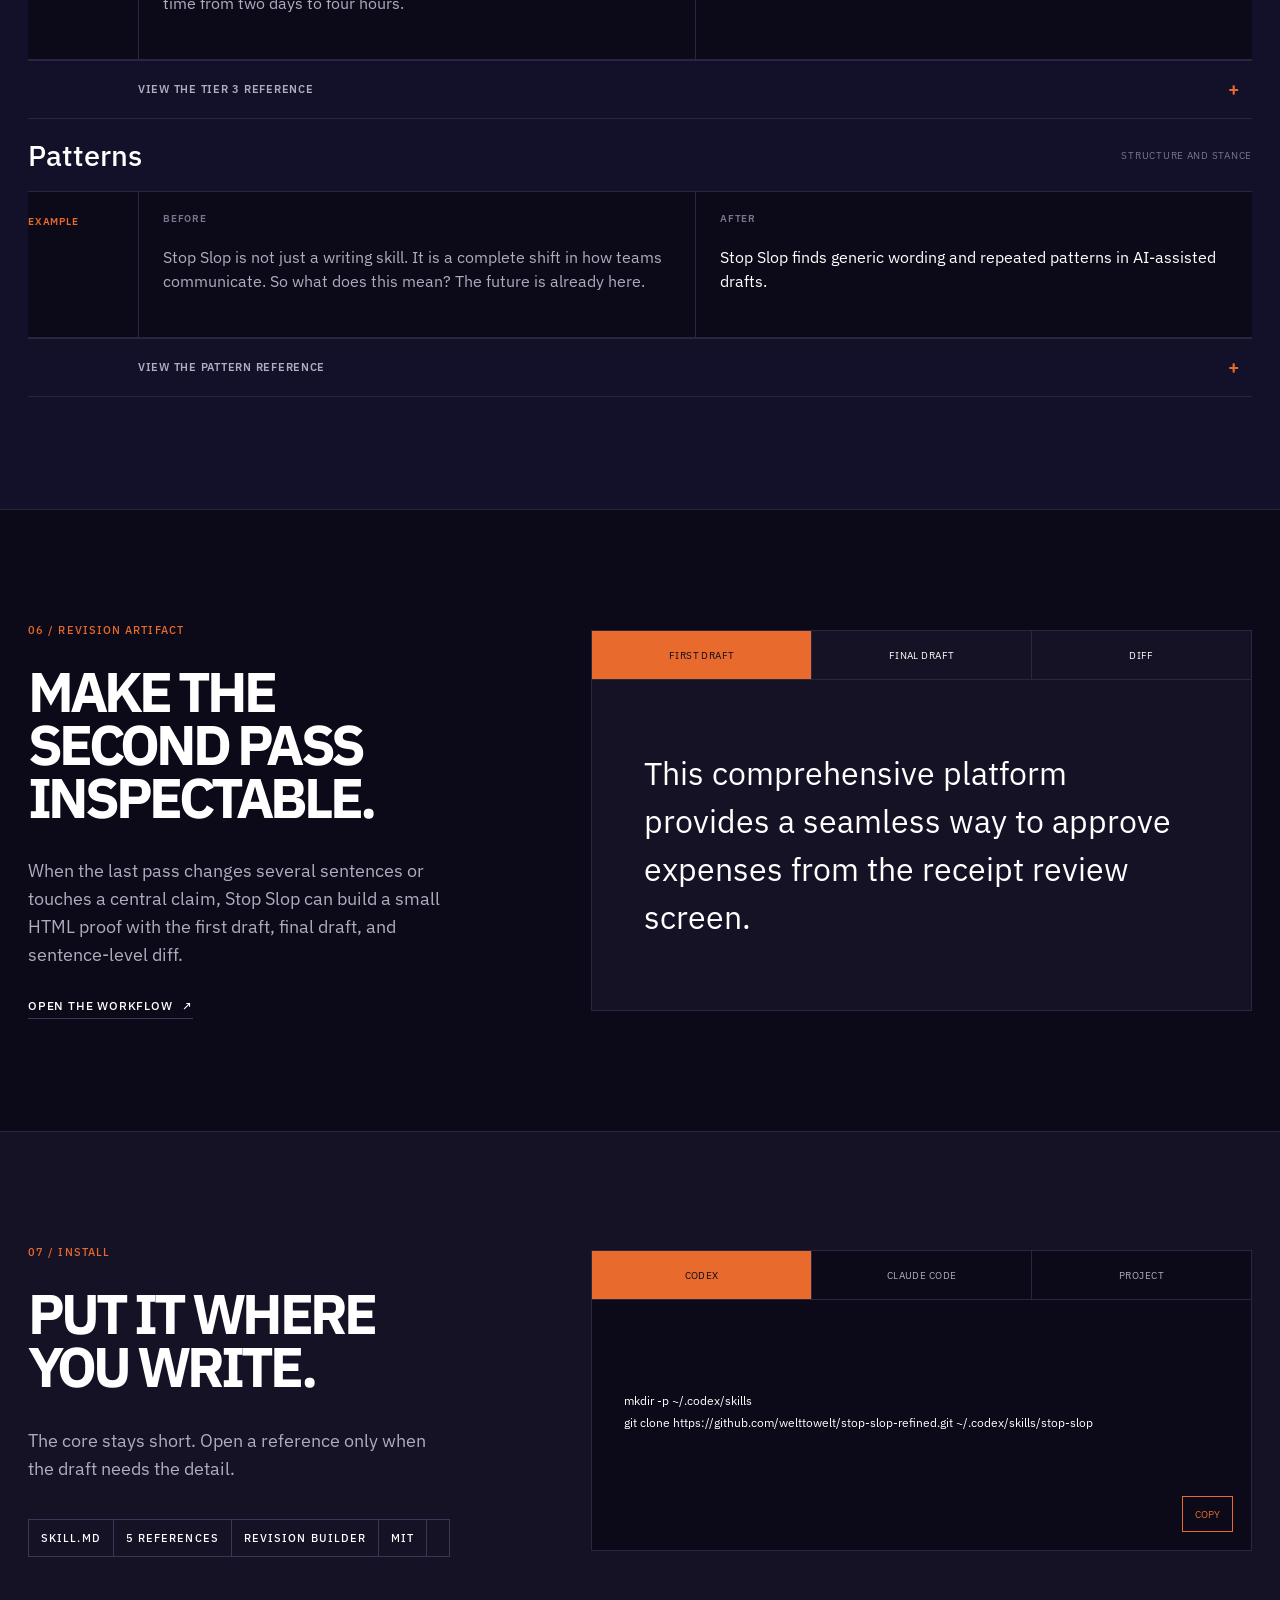
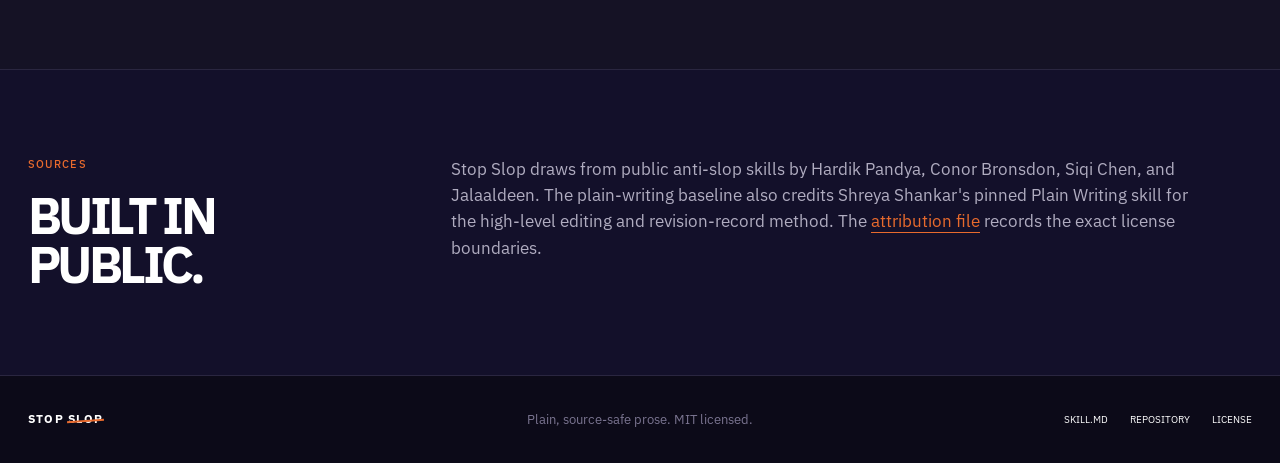
==== commit 1894e769: "Refine responsive hierarchy and reference layout" ====
--- a/docs/index.html
+++ b/docs/index.html
@@ -39,17 +39,13 @@
       <div class="shell hero-grid">
         <div class="hero-copy reveal">
           <div class="eyebrow"><span class="status-dot"></span> Public writing skill / MIT licensed</div>
-          <h1 id="hero-title">Turn AI drafts into<br><span class="red-pencil"><em>clear writing.</em></span></h1>
+          <h1 id="hero-title">Turn AI drafts into <em>clear writing.</em></h1>
           <p class="hero-lede">Stop Slop is a free editing skill for Claude, ChatGPT, and Codex. It removes generic wording and repeated sentence patterns while preserving your facts and voice.</p>
           <div class="hero-actions">
             <a class="button button-primary" href="#workbench">Try it on a draft <span aria-hidden="true">↓</span></a>
             <a class="text-link" href="#install">Install the skill <span aria-hidden="true">→</span></a>
           </div>
-          <dl class="hero-notes" aria-label="Where Stop Slop helps">
-            <div><dt>Work</dt><dd>Emails and memos</dd></div>
-            <div><dt>Public</dt><dd>Posts and website copy</dd></div>
-            <div><dt>Technical</dt><dd>Docs and reports</dd></div>
-          </dl>
+          <p class="hero-uses"><span>Use it for</span> emails, memos, posts, website copy, docs, and reports.</p>
         </div>
 
         <figure class="proof-sheet reveal" aria-label="Before and after editing example">
@@ -219,42 +215,54 @@
         </header>
 
         <div class="library-grid reveal">
-          <details open>
-            <summary><span>Tier 1</span><small>replace by default</small></summary>
+          <article class="library-entry">
+            <header class="library-entry-head"><h3>Tier 1</h3><small>replace by default</small></header>
             <div class="library-example">
               <span class="library-example-label">Example</span>
               <div><small>Before</small><p>The team utilized a comprehensive checklist in order to review every release.</p></div>
               <div><small>After</small><p>The team used one checklist to review every release.</p></div>
             </div>
-            <div class="word-cloud" data-tier="1"></div>
-          </details>
-          <details>
-            <summary><span>Tier 2</span><small>check in clusters</small></summary>
+            <details class="library-list">
+              <summary>View the Tier 1 reference</summary>
+              <div class="word-cloud" data-tier="1"></div>
+            </details>
+          </article>
+          <article class="library-entry">
+            <header class="library-entry-head"><h3>Tier 2</h3><small>check in clusters</small></header>
             <div class="library-example">
               <span class="library-example-label">Example</span>
               <div><small>Before</small><p>The program empowers local teams to navigate applications across three regional funds.</p></div>
               <div><small>After</small><p>The program helps local teams apply to three regional funds.</p></div>
             </div>
-            <div class="word-cloud" data-tier="2"></div>
-          </details>
-          <details>
-            <summary><span>Tier 3</span><small>check at density</small></summary>
+            <details class="library-list">
+              <summary>View the Tier 2 reference</summary>
+              <div class="word-cloud" data-tier="2"></div>
+            </details>
+          </article>
+          <article class="library-entry">
+            <header class="library-entry-head"><h3>Tier 3</h3><small>check at density</small></header>
             <div class="library-example">
               <span class="library-example-label">Example</span>
               <div><small>Before</small><p>The workflow is a significant and effective improvement. It cut review time from two days to four hours.</p></div>
               <div><small>After</small><p>The workflow cut review time from two days to four hours.</p></div>
             </div>
-            <div class="word-cloud" data-tier="3"></div>
-          </details>
-          <details>
-            <summary><span>Patterns</span><small>structure and stance</small></summary>
+            <details class="library-list">
+              <summary>View the Tier 3 reference</summary>
+              <div class="word-cloud" data-tier="3"></div>
+            </details>
+          </article>
+          <article class="library-entry">
+            <header class="library-entry-head"><h3>Patterns</h3><small>structure and stance</small></header>
             <div class="library-example">
               <span class="library-example-label">Example</span>
               <div><small>Before</small><p>Stop Slop is not just a writing skill. It is a complete shift in how teams communicate. So what does this mean? The future is already here.</p></div>
               <div><small>After</small><p>Stop Slop finds generic wording and repeated patterns in AI-assisted drafts.</p></div>
             </div>
-            <div class="pattern-index" data-patterns></div>
-          </details>
+            <details class="library-list">
+              <summary>View the pattern reference</summary>
+              <div class="pattern-index" data-patterns></div>
+            </details>
+          </article>
         </div>
       </div>
     </section>
--- a/docs/styles.css
+++ b/docs/styles.css
@@ -232,12 +232,12 @@
 }
 
 .hero-grid {
-  min-height: 760px;
+  min-height: 720px;
   display: grid;
   grid-template-columns: minmax(0, 7fr) minmax(420px, 5fr);
   align-items: center;
   gap: clamp(52px, 8vw, 120px);
-  padding-block: 88px 110px;
+  padding-block: 76px 96px;
 }
 
 .eyebrow,
@@ -284,24 +284,14 @@
 }
 
 .hero h1 {
-  max-width: 760px;
-  font-size: clamp(4.2rem, 7.7vw, 8rem);
-  line-height: .89;
-}
-
-.red-pencil {
-  position: relative;
-  color: var(--ink);
-  font-style: normal;
-}
-
-.red-pencil em {
+  max-width: 780px;
+  font-size: clamp(4rem, 5.4vw, 5.75rem);
+  line-height: .92;
+}
+
+.hero h1 em {
   color: var(--red);
   font-style: normal;
-}
-
-.red-pencil::after {
-  display: none;
 }
 
 .hero-lede {
@@ -363,37 +353,23 @@
   border-color: var(--red);
 }
 
-.hero-notes {
-  display: grid;
-  grid-template-columns: repeat(3, 1fr);
+.hero-uses {
   max-width: 650px;
-  margin: 52px 0 0;
-  padding: 17px 0 0;
+  margin: 42px 0 0;
+  padding-top: 16px;
   border-top: 1px solid var(--line);
-}
-
-.hero-notes div {
-  padding-right: 18px;
-}
-
-.hero-notes div + div {
-  padding-left: 18px;
-  border-left: 1px solid var(--line);
-}
-
-.hero-notes dt {
-  margin-bottom: 4px;
+  color: var(--ink-soft);
+  font-size: .9rem;
+}
+
+.hero-uses span {
+  margin-right: 10px;
   color: var(--muted);
   font-family: var(--mono);
   font-size: .62rem;
+  font-weight: 600;
   letter-spacing: .08em;
   text-transform: uppercase;
-}
-
-.hero-notes dd {
-  margin: 0;
-  font-size: .95rem;
-  font-weight: 600;
 }
 
 .proof-sheet {
@@ -546,7 +522,7 @@
 }
 
 .section {
-  padding-block: 132px;
+  padding-block: 112px;
   border-bottom: 1px solid var(--line);
 }
 
@@ -572,8 +548,8 @@
 .ai-role h2,
 .revision-copy h2,
 .install-copy h2 {
-  font-size: clamp(3.2rem, 6vw, 6.2rem);
-  line-height: .92;
+  font-size: clamp(2.8rem, 4.4vw, 4.6rem);
+  line-height: .94;
   text-transform: uppercase;
 }
 
@@ -634,7 +610,7 @@
 }
 
 .use-cases {
-  margin-top: 96px;
+  margin-top: 76px;
 }
 
 .use-cases-head {
@@ -687,7 +663,7 @@
 }
 
 .route {
-  margin-top: 110px;
+  margin-top: 88px;
 }
 
 .route-intro {
@@ -763,7 +739,7 @@
 }
 
 .ai-role {
-  padding-block: 120px;
+  padding-block: 104px;
   overflow: hidden;
   background: var(--paper-deep);
   color: var(--ink);
@@ -1103,42 +1079,63 @@
   border-top: 1px solid var(--line-dark);
 }
 
-.library-grid details {
+.library-entry {
   border-bottom: 1px solid var(--line);
 }
 
-.library-grid summary {
+.library-entry-head {
   min-height: 72px;
   display: grid;
-  grid-template-columns: 1fr auto 24px;
+  grid-template-columns: 1fr auto;
   align-items: center;
   gap: 18px;
+}
+
+.library-entry-head h3 {
+  margin: 0;
+  font-family: var(--serif);
+  font-size: 1.8rem;
+  font-weight: 500;
+}
+
+.library-entry-head small {
+  color: var(--muted);
+  font-family: var(--mono);
+  font-size: .65rem;
+  letter-spacing: .07em;
+  text-transform: uppercase;
+}
+
+.library-list summary {
+  min-height: 58px;
+  display: grid;
+  grid-template-columns: 1fr 24px;
+  align-items: center;
+  gap: 18px;
+  padding-left: 110px;
+  border-top: 1px solid var(--line);
   cursor: pointer;
   list-style: none;
-  font-family: var(--serif);
-  font-size: 1.8rem;
-}
-
-.library-grid summary::-webkit-details-marker {
+  color: var(--ink-soft);
+  font-family: var(--mono);
+  font-size: .66rem;
+  font-weight: 600;
+  letter-spacing: .07em;
+  text-transform: uppercase;
+}
+
+.library-list summary::-webkit-details-marker {
   display: none;
 }
 
-.library-grid summary small {
-  color: var(--muted);
-  font-family: var(--mono);
-  font-size: .65rem;
-  letter-spacing: .07em;
-  text-transform: uppercase;
-}
-
-.library-grid summary::after {
+.library-list summary::after {
   content: "+";
   color: var(--red-dark);
   font-family: var(--mono);
   font-size: 1.2rem;
 }
 
-.library-grid details[open] summary::after {
+.library-list[open] summary::after {
   content: "−";
 }
 
@@ -1524,11 +1521,16 @@
   .hero-grid {
     min-height: auto;
     grid-template-columns: 1fr;
-    padding-block: 82px 110px;
+    gap: 52px;
+    padding-block: 66px 90px;
   }
 
   .hero-copy {
-    max-width: 780px;
+    max-width: 760px;
+  }
+
+  .hero h1 {
+    font-size: clamp(3.8rem, 7.5vw, 4.8rem);
   }
 
   .proof-sheet {
@@ -1616,12 +1618,12 @@
   }
 
   .hero-grid {
-    gap: 60px;
-    padding-block: 62px 100px;
+    gap: 38px;
+    padding-block: 52px 82px;
   }
 
   .hero h1 {
-    font-size: clamp(3.5rem, 17vw, 5.5rem);
+    font-size: clamp(3.15rem, 14vw, 4.1rem);
   }
 
   .hero-lede {
@@ -1634,23 +1636,20 @@
     gap: 22px;
   }
 
-  .hero-notes {
-    grid-template-columns: 1fr;
-  }
-
-  .hero-notes div {
-    padding: 11px 0;
-  }
-
-  .hero-notes div + div {
-    padding-left: 0;
-    border-top: 1px solid var(--line);
-    border-left: 0;
+  .hero-uses {
+    margin-top: 34px;
+    font-size: .84rem;
+    line-height: 1.55;
+  }
+
+  .hero-uses span {
+    display: block;
+    margin: 0 0 7px;
   }
 
   .proof-sheet {
     width: 100%;
-    padding: 26px 22px;
+    padding: 22px 20px;
     box-shadow: none;
   }
 
@@ -1665,6 +1664,27 @@
   .proof-foot {
     align-items: flex-start;
     flex-direction: column;
+    gap: 14px;
+    padding-top: 14px;
+  }
+
+  .proof-head {
+    padding-bottom: 12px;
+  }
+
+  .proof-block {
+    padding: 18px 0;
+  }
+
+  .proof-block blockquote {
+    min-height: 0;
+    font-size: 1.08rem;
+    line-height: 1.45;
+  }
+
+  .proof-arrow {
+    right: 18px;
+    font-size: 1.25rem;
   }
 
   .margin-note {
@@ -1676,7 +1696,7 @@
   }
 
   .section {
-    padding-block: 88px;
+    padding-block: 74px;
   }
 
   .section-head,
@@ -1696,7 +1716,7 @@
   .ai-role h2,
   .revision-copy h2,
   .install-copy h2 {
-    font-size: clamp(3rem, 14vw, 4.8rem);
+    font-size: clamp(2.45rem, 10.5vw, 3.6rem);
   }
 
   .benefit-list,
@@ -1817,12 +1837,16 @@
     border-left: 0;
   }
 
-  .library-grid summary {
-    grid-template-columns: 1fr 22px;
-  }
-
-  .library-grid summary small {
-    display: none;
+  .library-entry-head {
+    min-height: 64px;
+  }
+
+  .library-entry-head h3 {
+    font-size: 1.55rem;
+  }
+
+  .library-entry-head small {
+    font-size: .58rem;
   }
 
   .library-example {
@@ -1838,6 +1862,11 @@
     padding: 20px 0;
     border-top: 1px solid var(--line);
     border-left: 0;
+  }
+
+  .library-list summary {
+    min-height: 54px;
+    padding-left: 0;
   }
 
   .revision-grid,
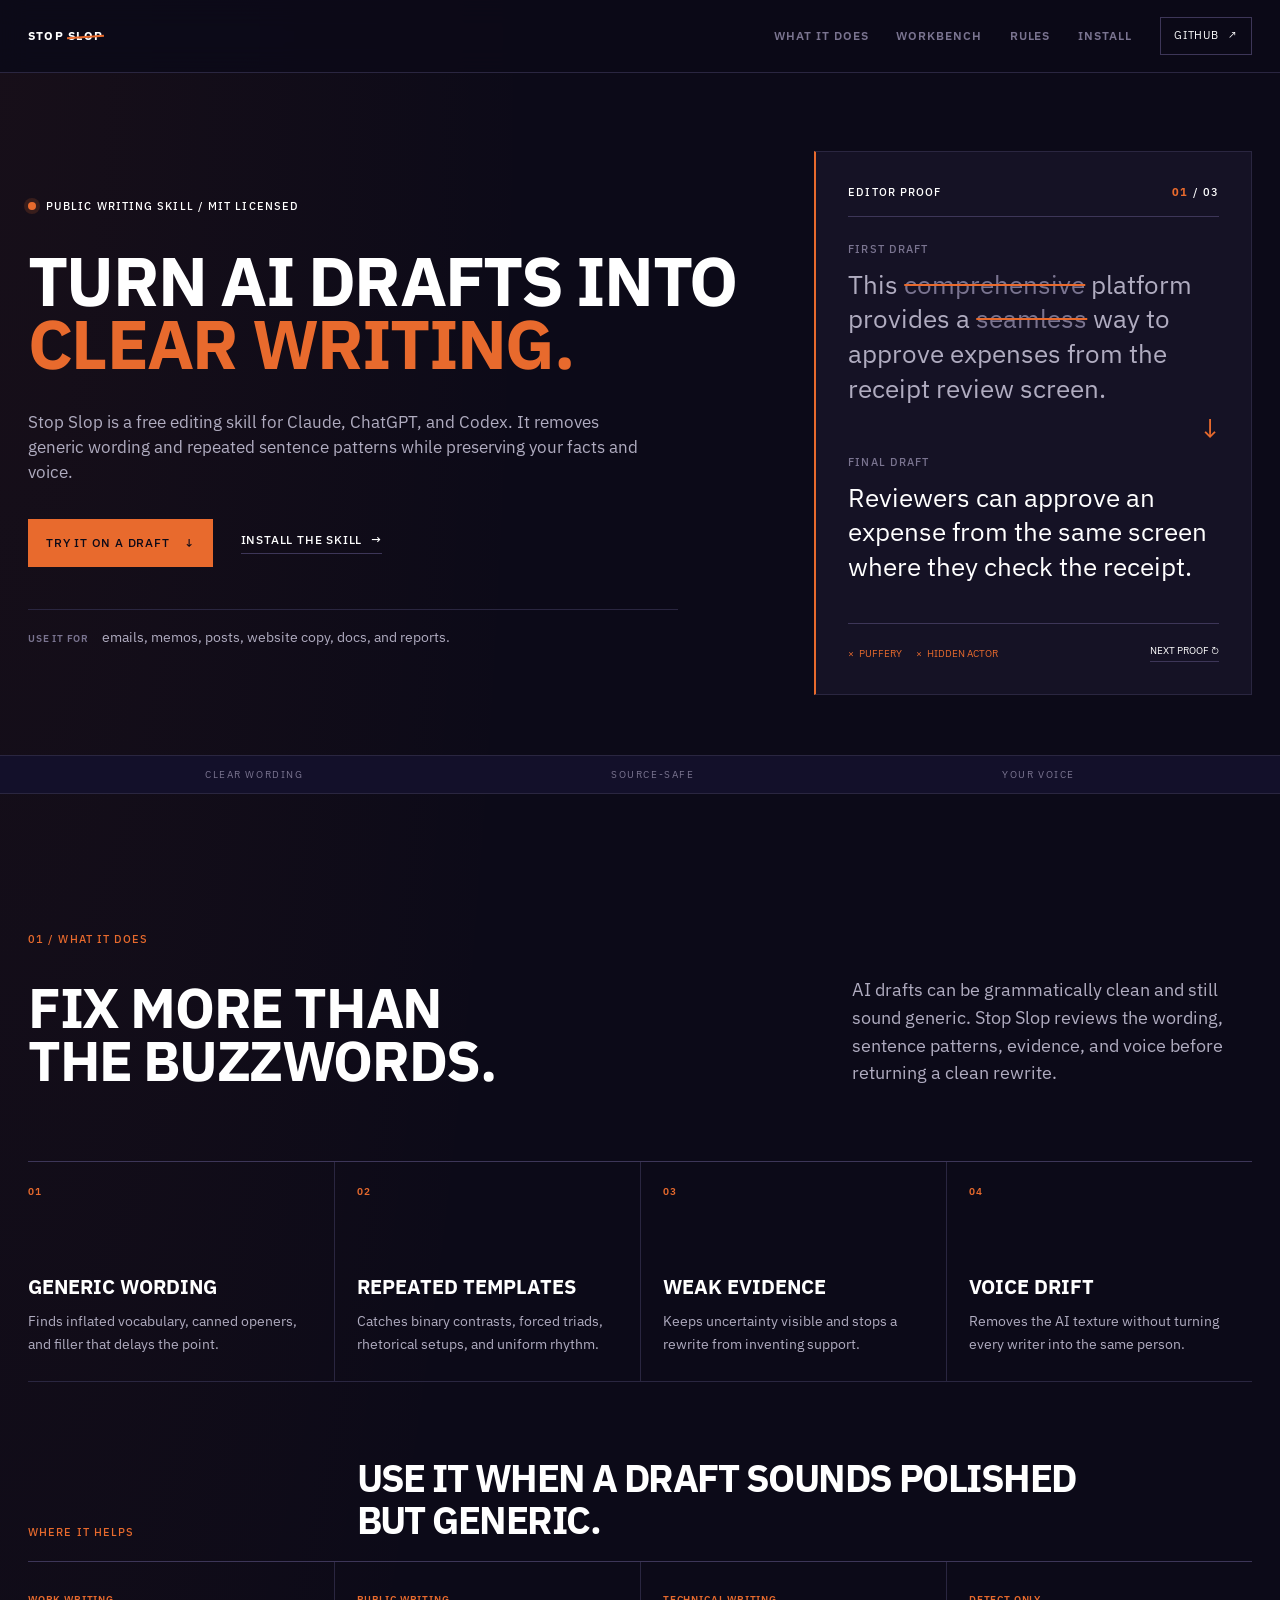
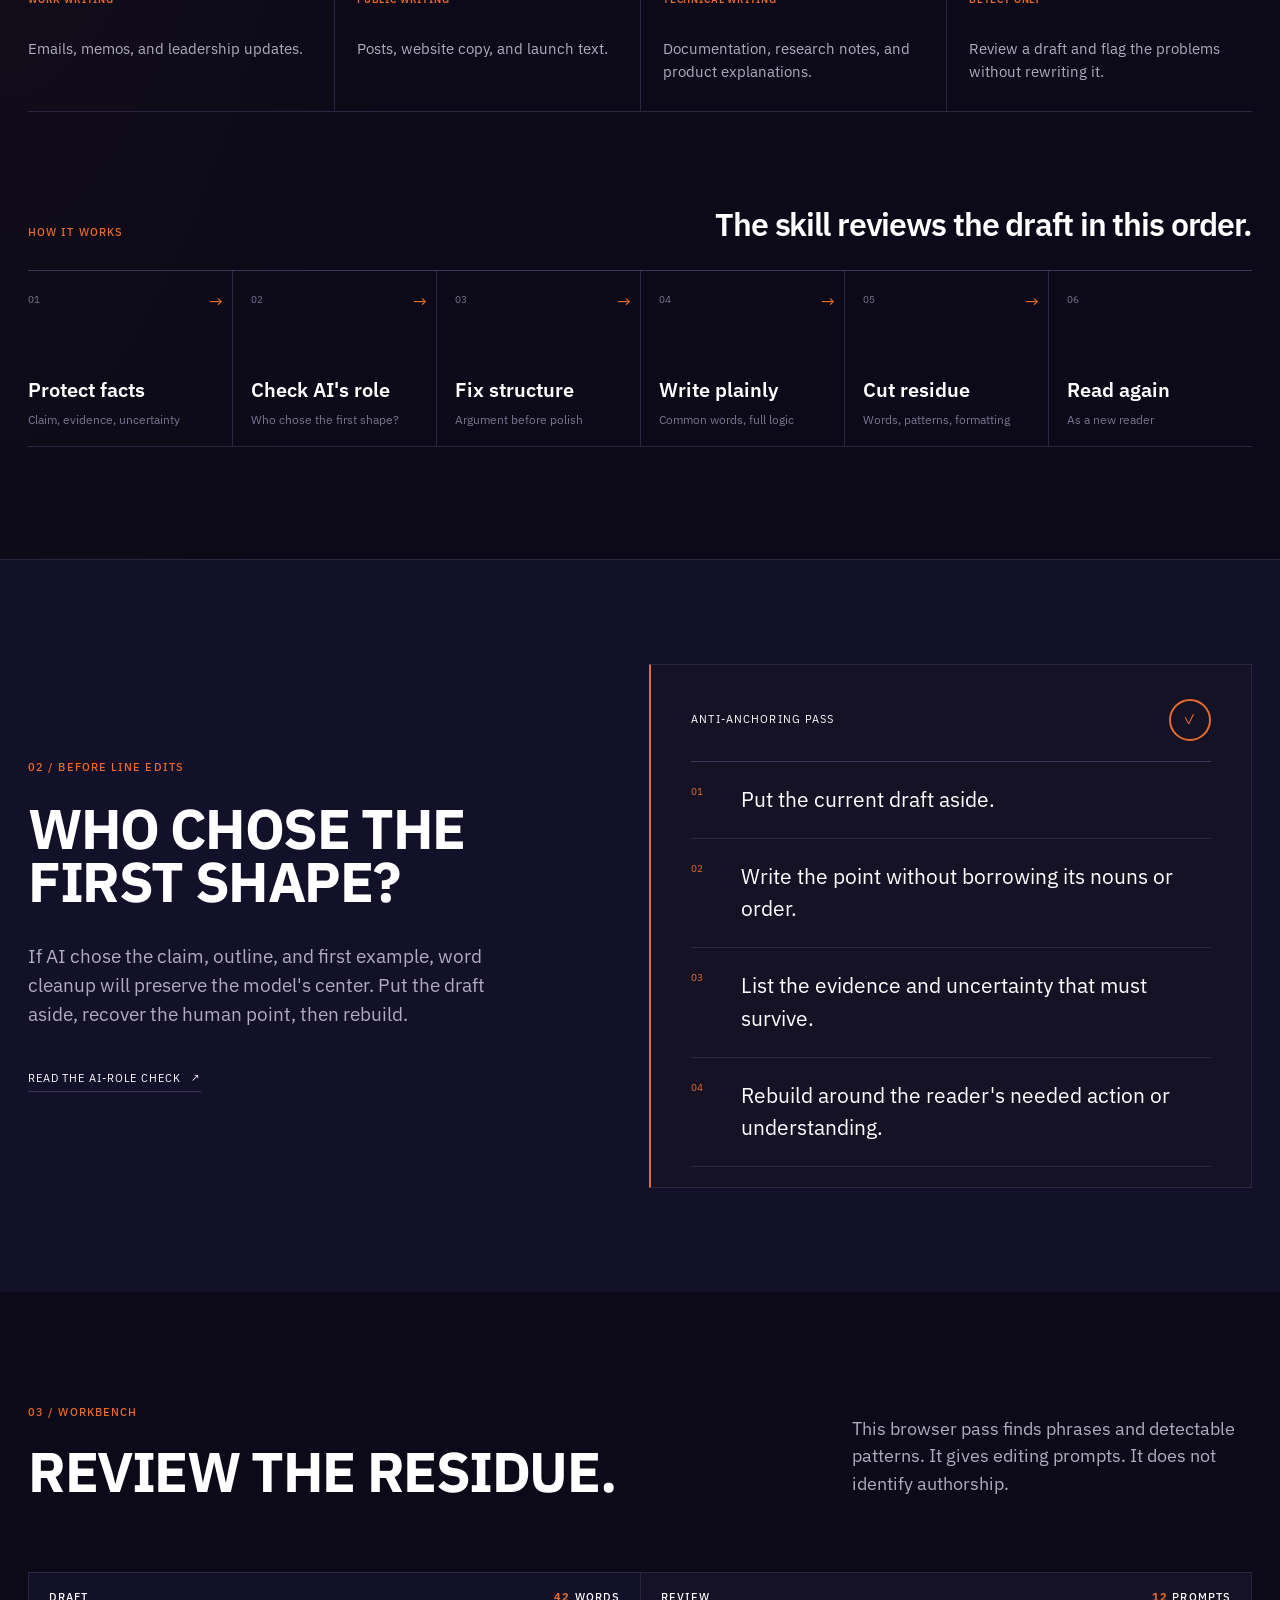
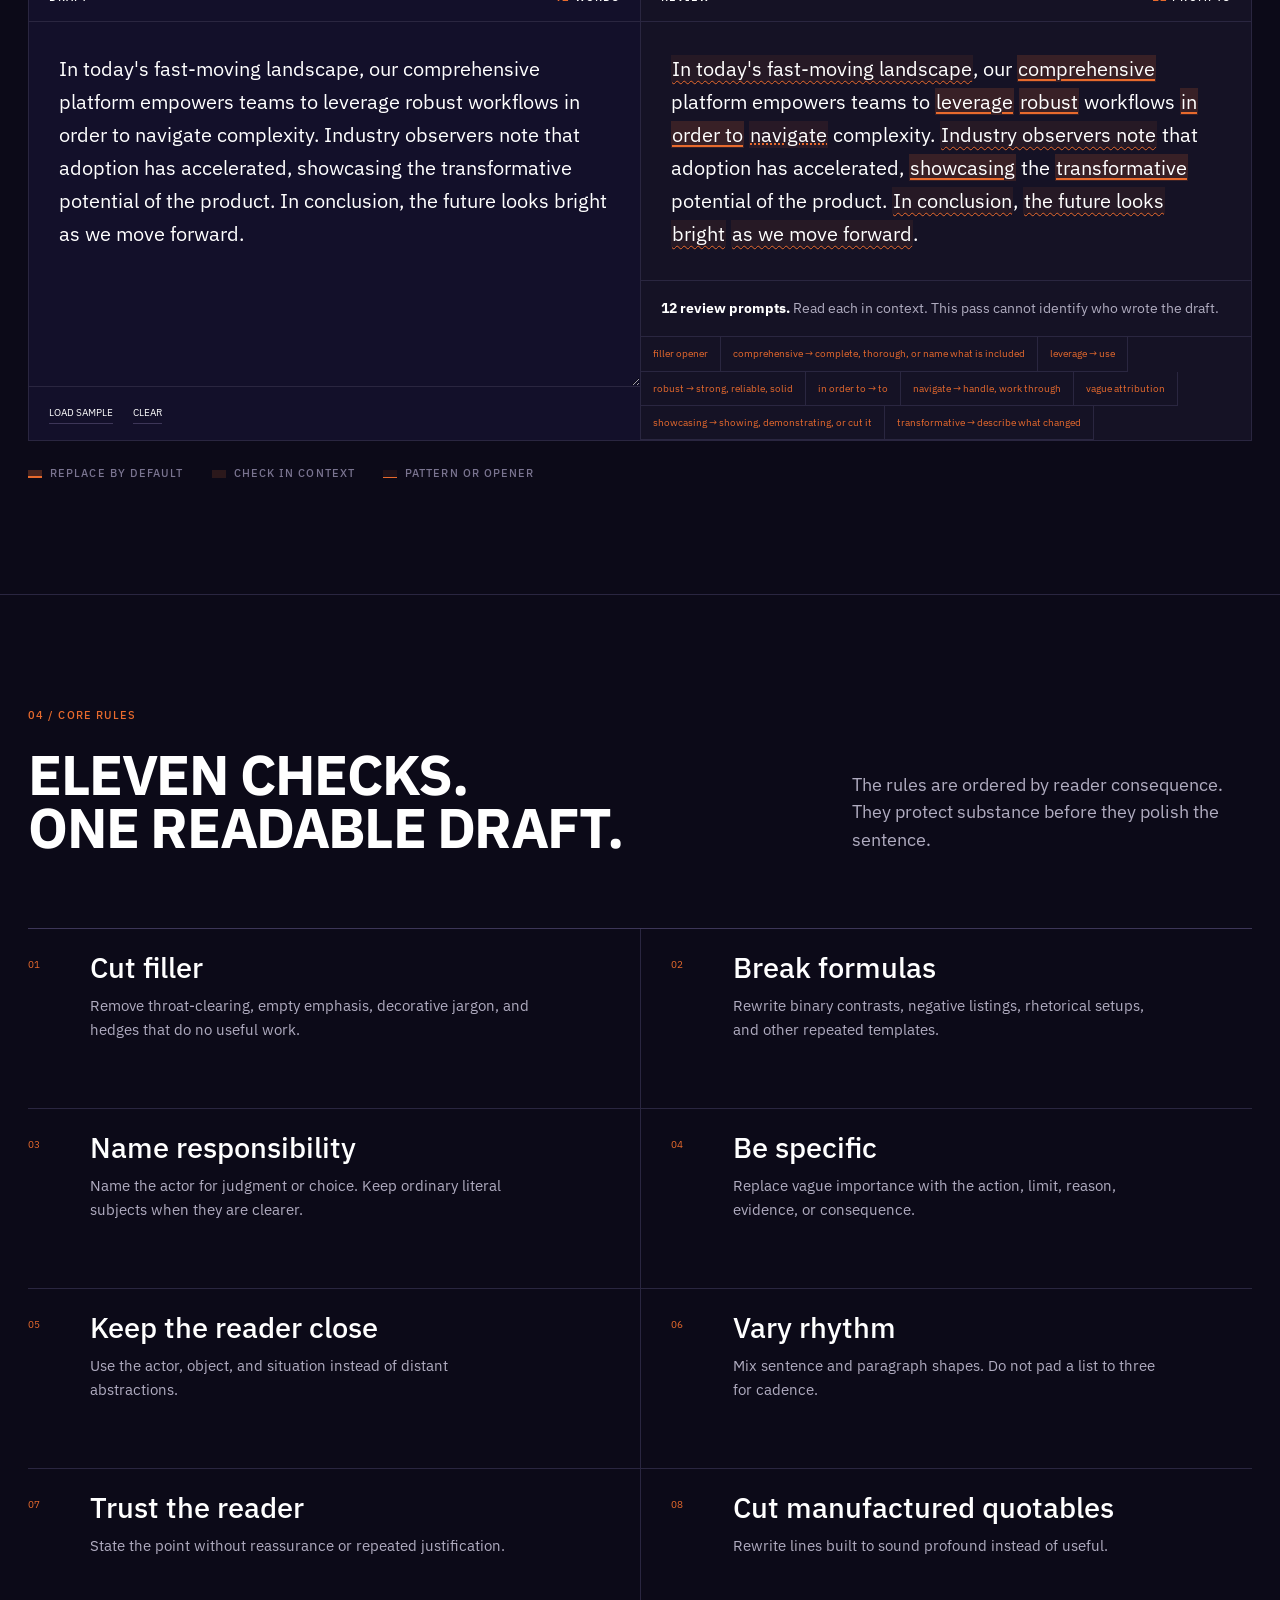
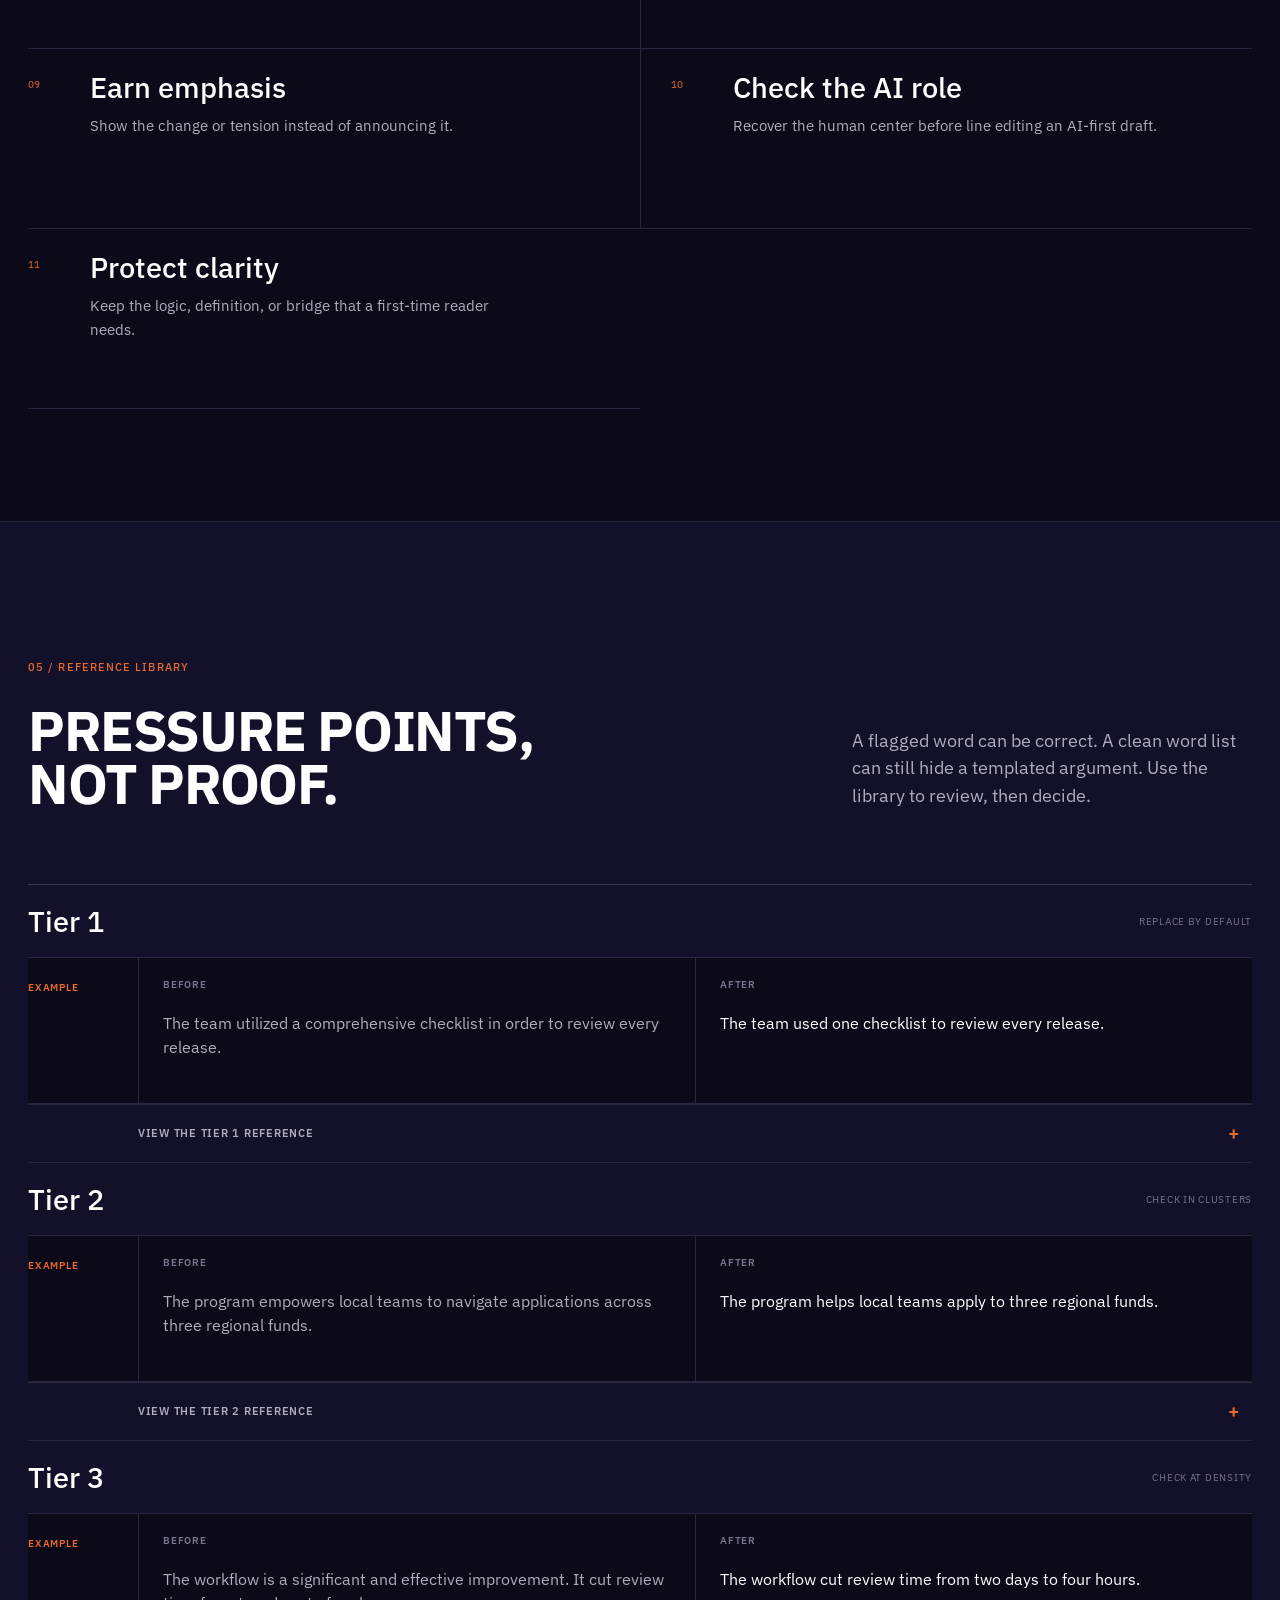
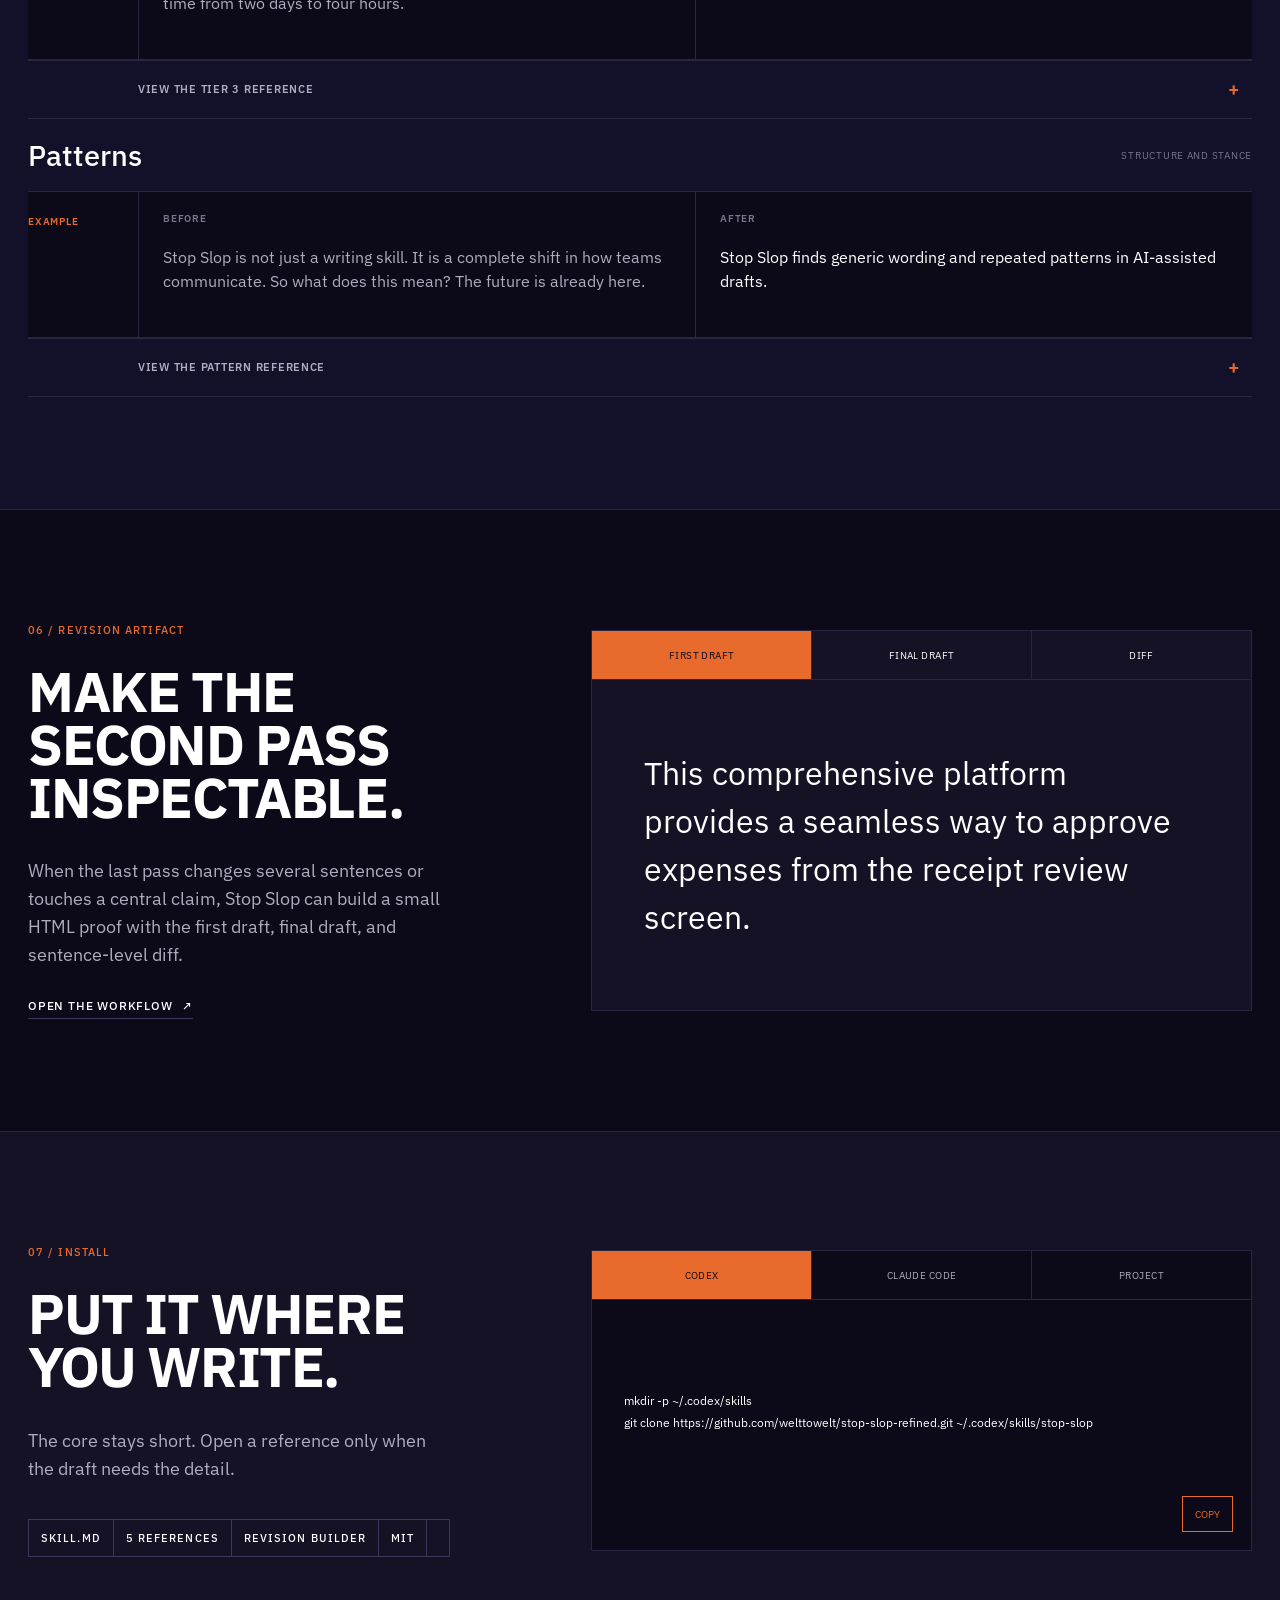
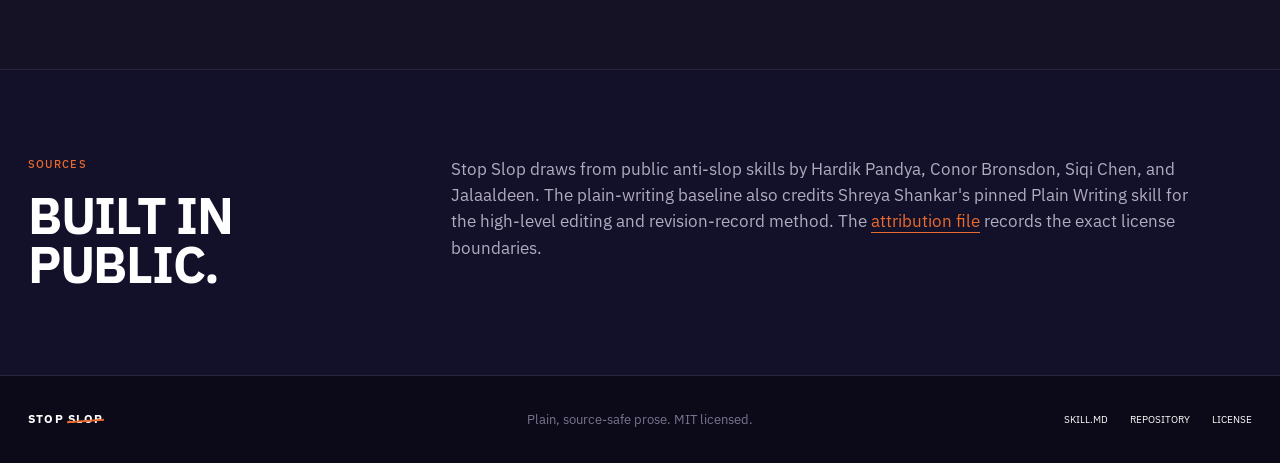
==== commit 79469f3b: "Fix display heading letter collisions" ====
--- a/docs/index.html
+++ b/docs/index.html
@@ -39,7 +39,7 @@
       <div class="shell hero-grid">
         <div class="hero-copy reveal">
           <div class="eyebrow"><span class="status-dot"></span> Public writing skill / MIT licensed</div>
-          <h1 id="hero-title">Turn AI drafts into <em>clear writing.</em></h1>
+          <h1 id="hero-title">Turn AI drafts into<br><em>clear writing.</em></h1>
           <p class="hero-lede">Stop Slop is a free editing skill for Claude, ChatGPT, and Codex. It removes generic wording and repeated sentence patterns while preserving your facts and voice.</p>
           <div class="hero-actions">
             <a class="button button-primary" href="#workbench">Try it on a draft <span aria-hidden="true">↓</span></a>
--- a/docs/styles.css
+++ b/docs/styles.css
@@ -234,9 +234,9 @@
 .hero-grid {
   min-height: 720px;
   display: grid;
-  grid-template-columns: minmax(0, 7fr) minmax(420px, 5fr);
+  grid-template-columns: minmax(0, 1.65fr) minmax(420px, 1fr);
   align-items: center;
-  gap: clamp(52px, 8vw, 120px);
+  gap: clamp(52px, 5vw, 76px);
   padding-block: 76px 96px;
 }
 
@@ -279,12 +279,12 @@
   margin: 0;
   font-family: var(--serif);
   font-weight: 700;
-  letter-spacing: -.07em;
+  letter-spacing: -.025em;
   text-transform: uppercase;
 }
 
 .hero h1 {
-  max-width: 780px;
+  max-width: 820px;
   font-size: clamp(4rem, 5.4vw, 5.75rem);
   line-height: .92;
 }
@@ -1513,11 +1513,7 @@
   transform: none;
 }
 
-@media (max-width: 1040px) {
-  :root {
-    --shell: min(100% - 36px, 900px);
-  }
-
+@media (max-width: 1120px) {
   .hero-grid {
     min-height: auto;
     grid-template-columns: 1fr;
@@ -1526,7 +1522,7 @@
   }
 
   .hero-copy {
-    max-width: 760px;
+    max-width: 820px;
   }
 
   .hero h1 {
@@ -1536,6 +1532,13 @@
   .proof-sheet {
     width: min(670px, calc(100% - 18px));
     margin-inline: auto;
+  }
+
+}
+
+@media (max-width: 1040px) {
+  :root {
+    --shell: min(100% - 36px, 900px);
   }
 
   .benefit-list,
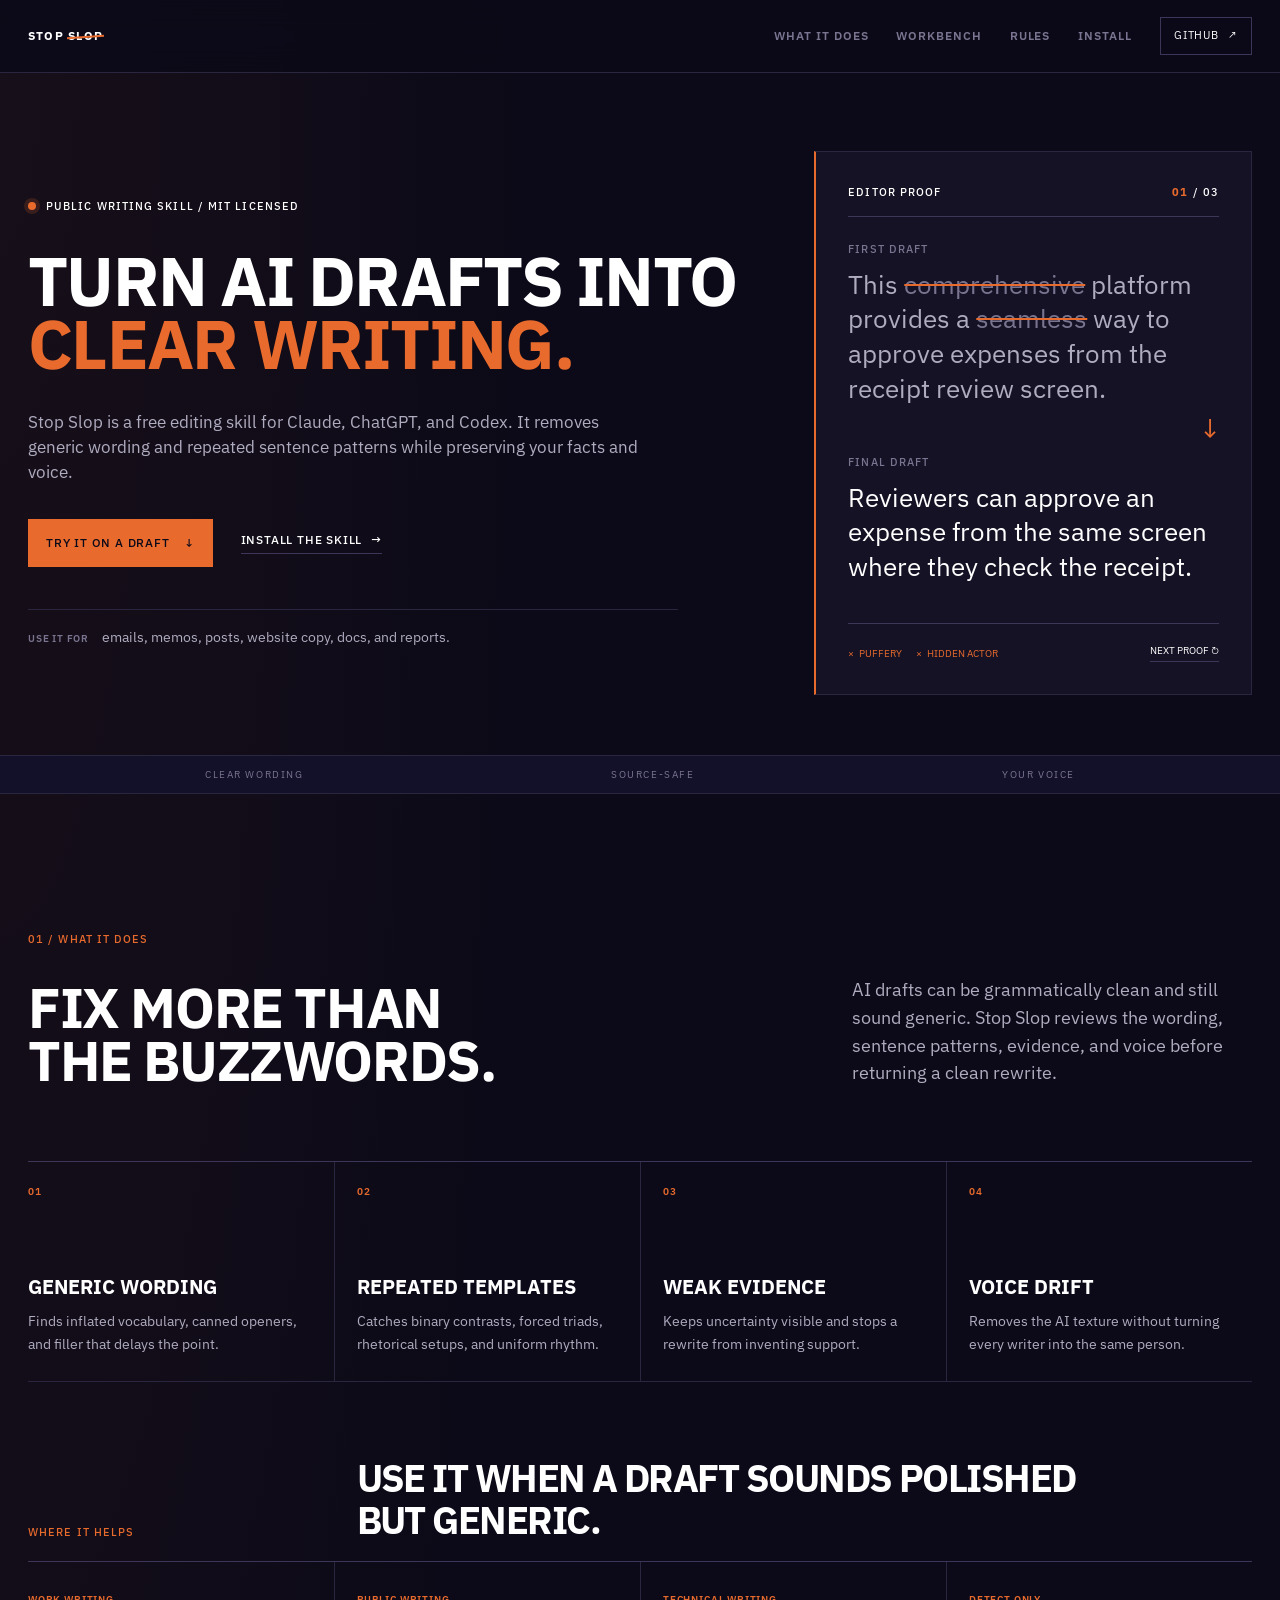
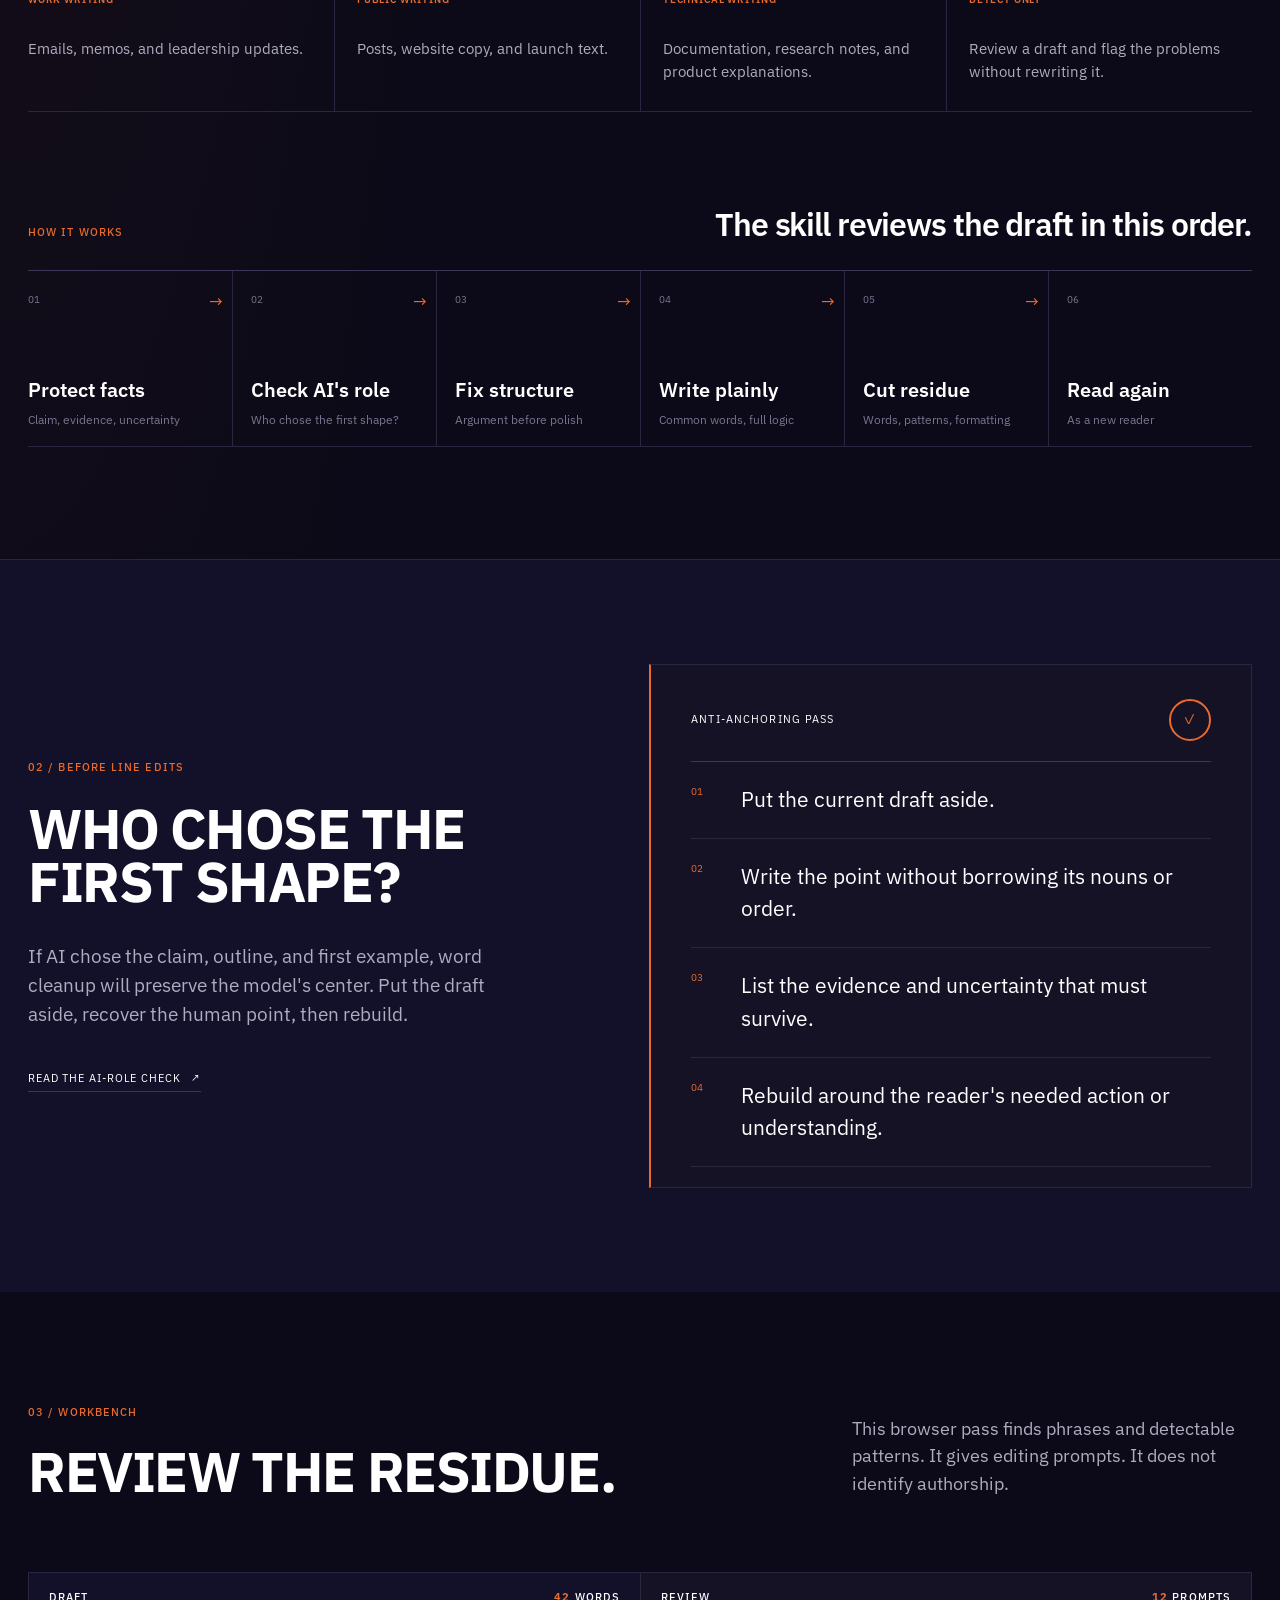
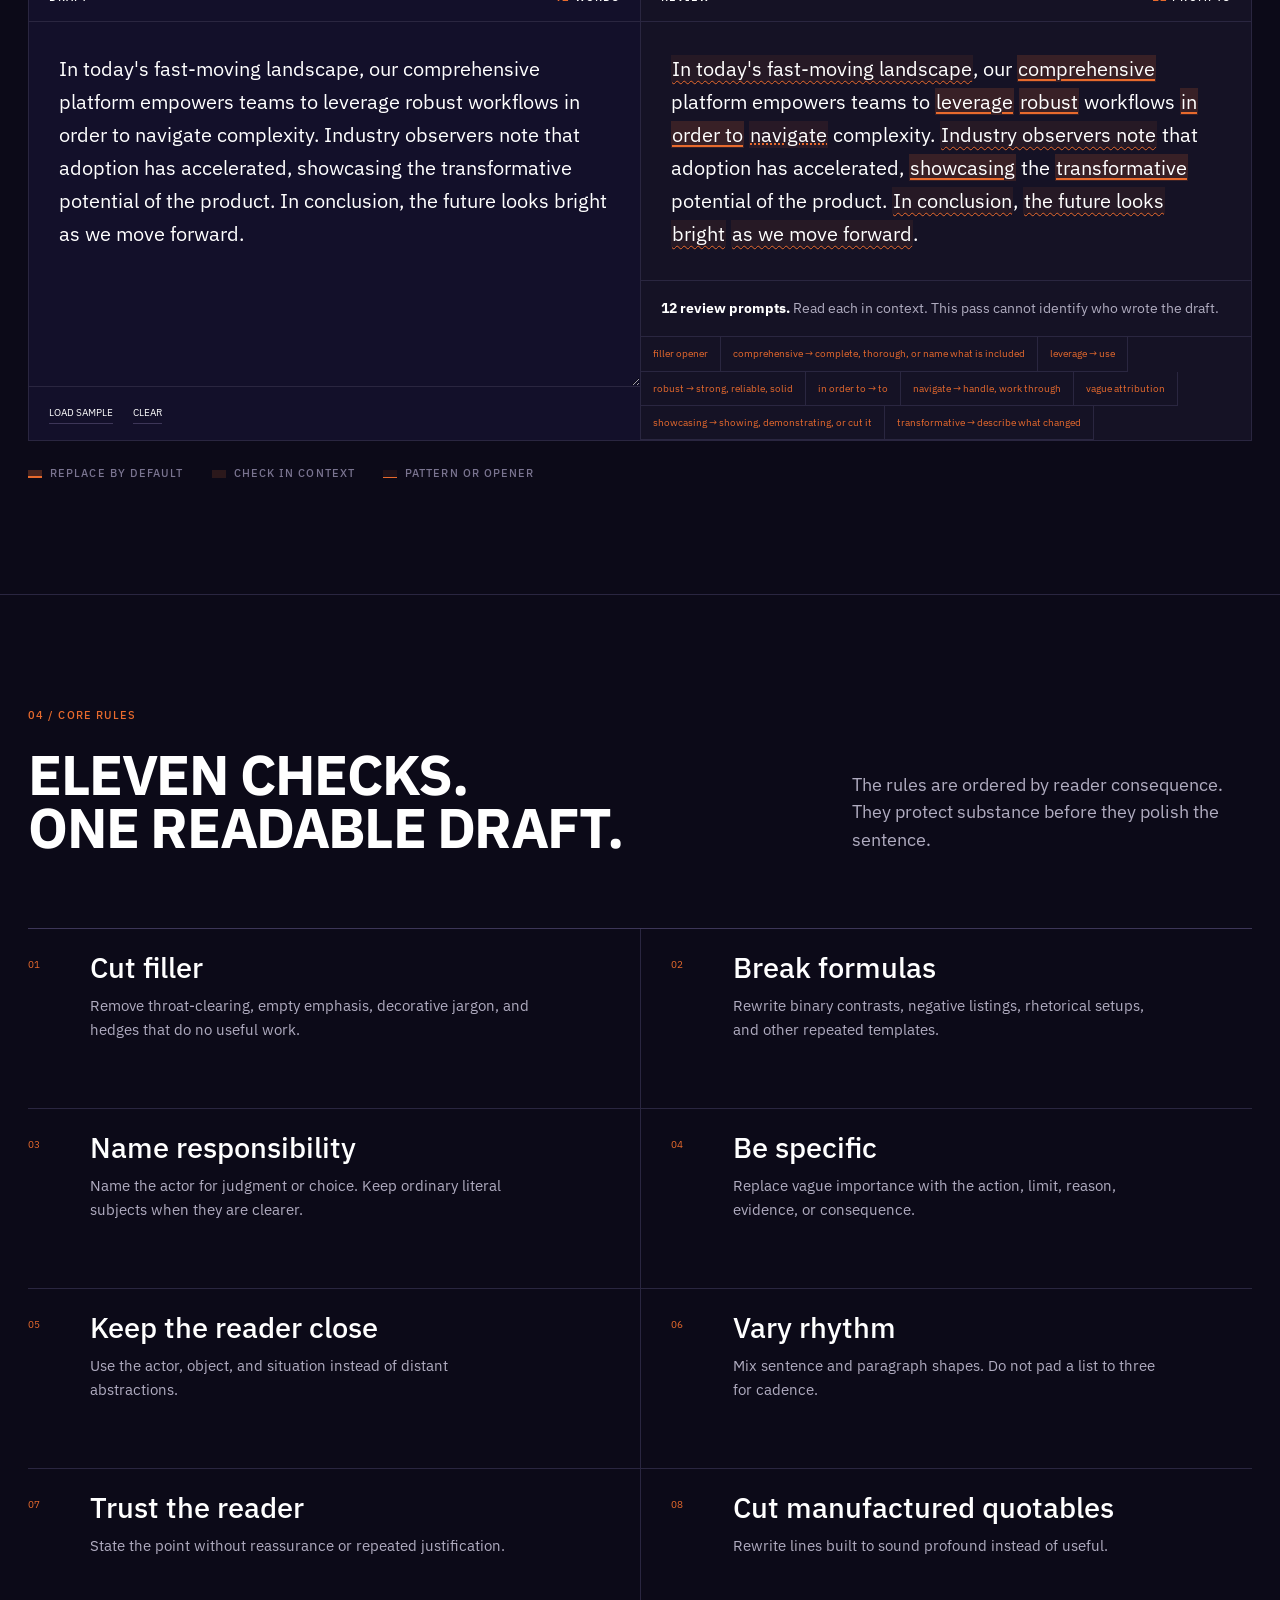
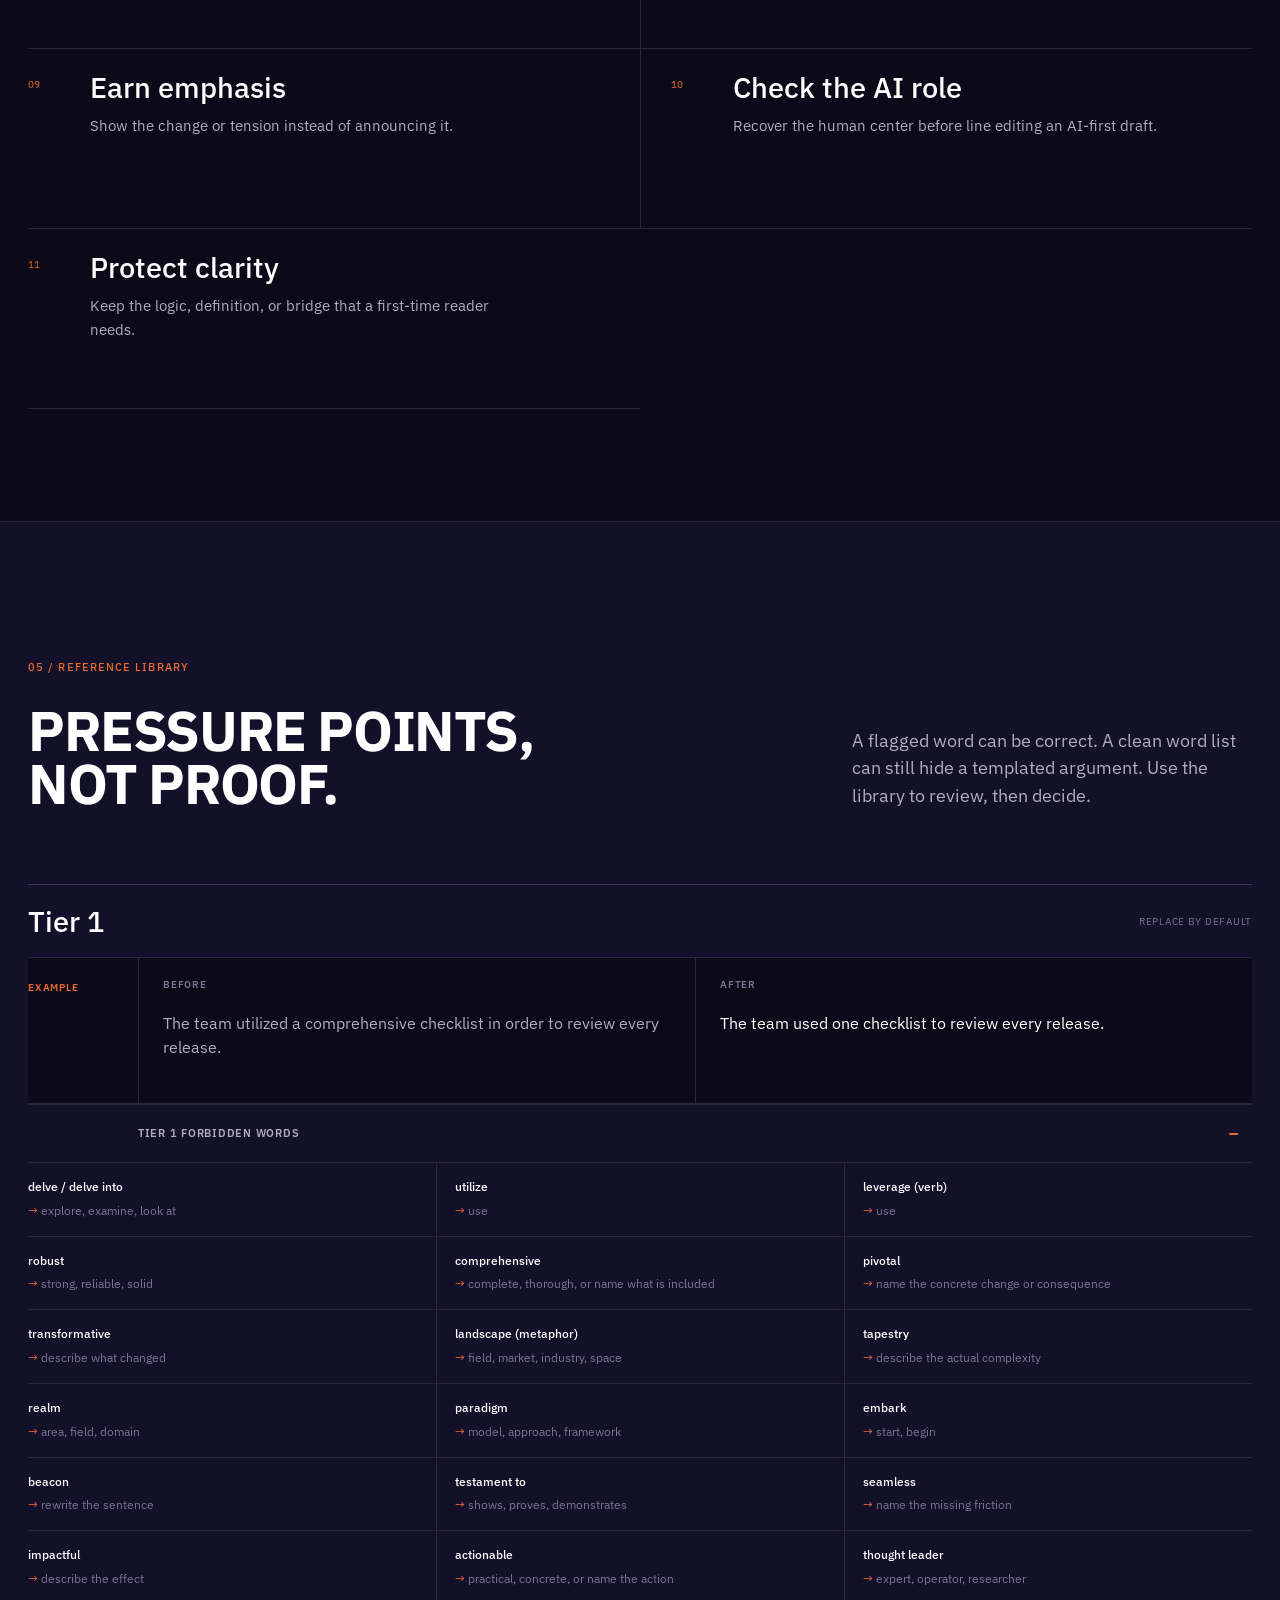
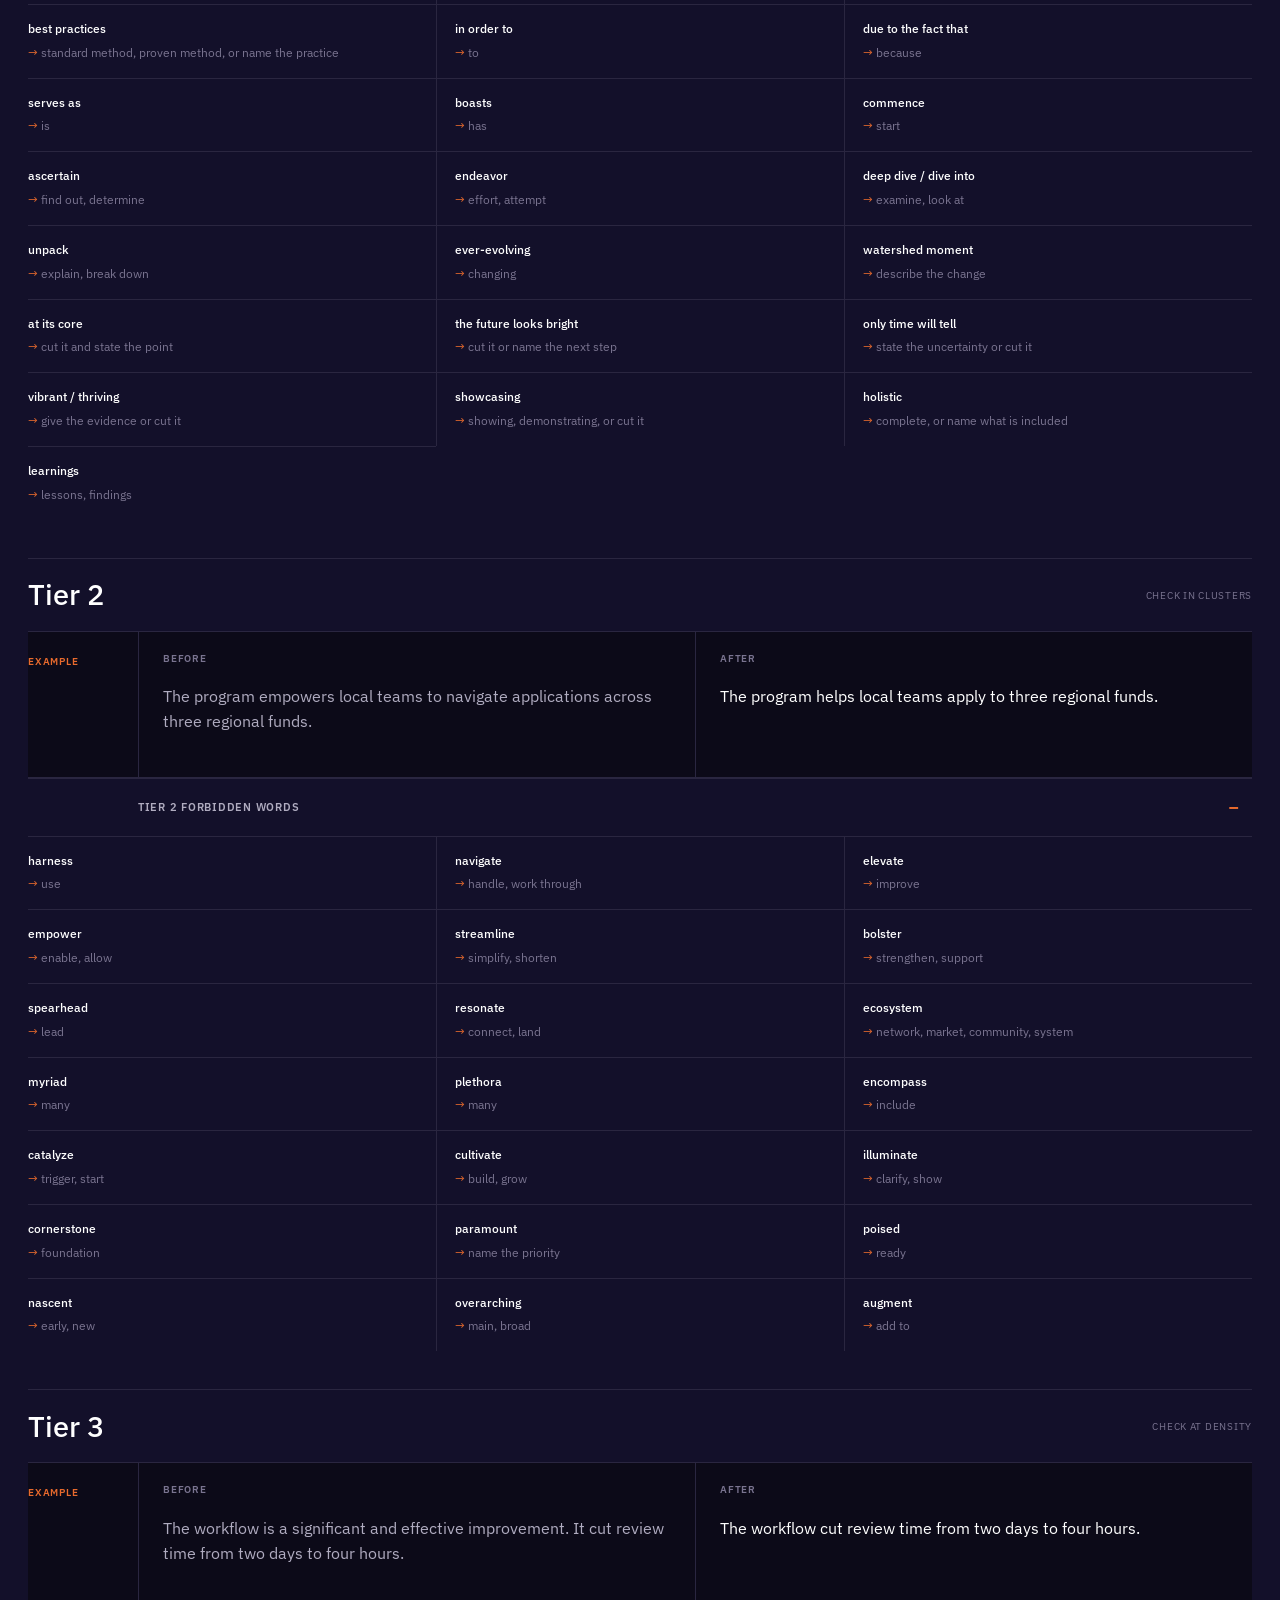
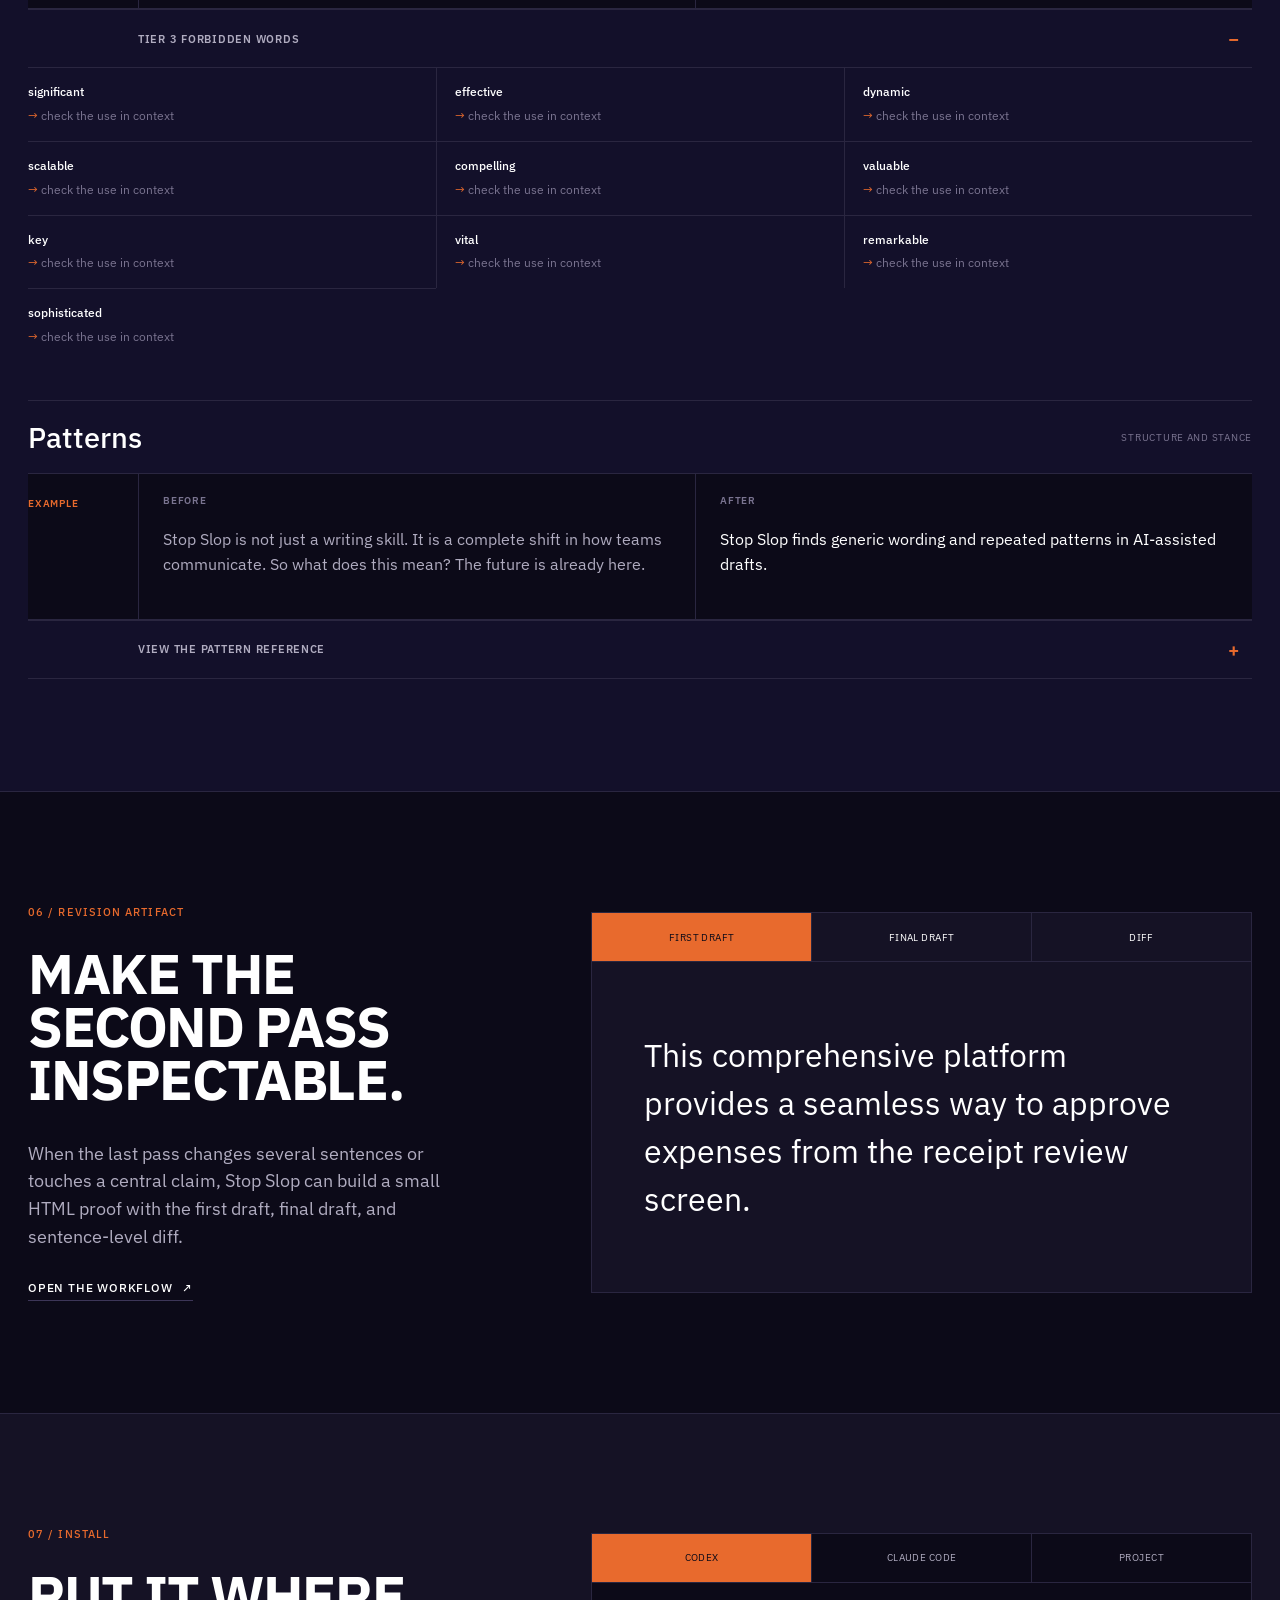
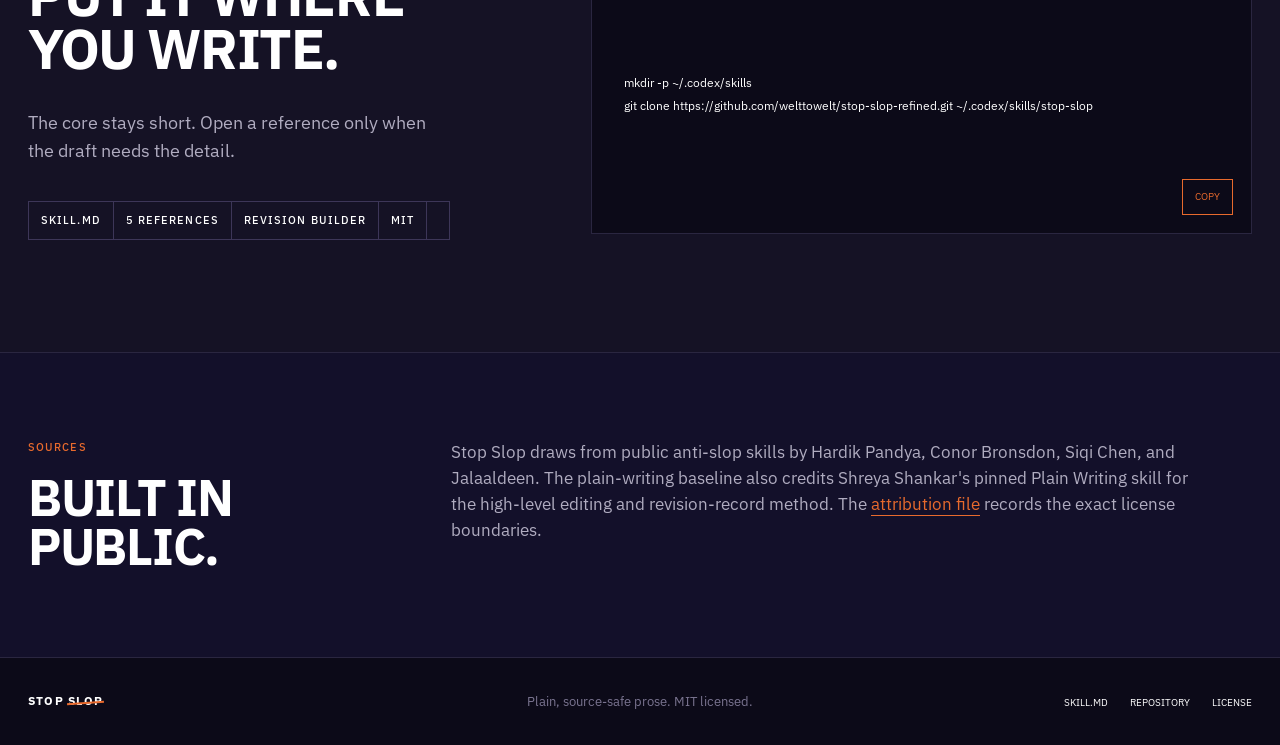
==== commit 996307f9: "Restore visible forbidden-word tiers" ====
--- a/docs/index.html
+++ b/docs/index.html
@@ -222,8 +222,8 @@
               <div><small>Before</small><p>The team utilized a comprehensive checklist in order to review every release.</p></div>
               <div><small>After</small><p>The team used one checklist to review every release.</p></div>
             </div>
-            <details class="library-list">
-              <summary>View the Tier 1 reference</summary>
+            <details class="library-list" open>
+              <summary>Tier 1 forbidden words</summary>
               <div class="word-cloud" data-tier="1"></div>
             </details>
           </article>
@@ -234,8 +234,8 @@
               <div><small>Before</small><p>The program empowers local teams to navigate applications across three regional funds.</p></div>
               <div><small>After</small><p>The program helps local teams apply to three regional funds.</p></div>
             </div>
-            <details class="library-list">
-              <summary>View the Tier 2 reference</summary>
+            <details class="library-list" open>
+              <summary>Tier 2 forbidden words</summary>
               <div class="word-cloud" data-tier="2"></div>
             </details>
           </article>
@@ -246,8 +246,8 @@
               <div><small>Before</small><p>The workflow is a significant and effective improvement. It cut review time from two days to four hours.</p></div>
               <div><small>After</small><p>The workflow cut review time from two days to four hours.</p></div>
             </div>
-            <details class="library-list">
-              <summary>View the Tier 3 reference</summary>
+            <details class="library-list" open>
+              <summary>Tier 3 forbidden words</summary>
               <div class="word-cloud" data-tier="3"></div>
             </details>
           </article>
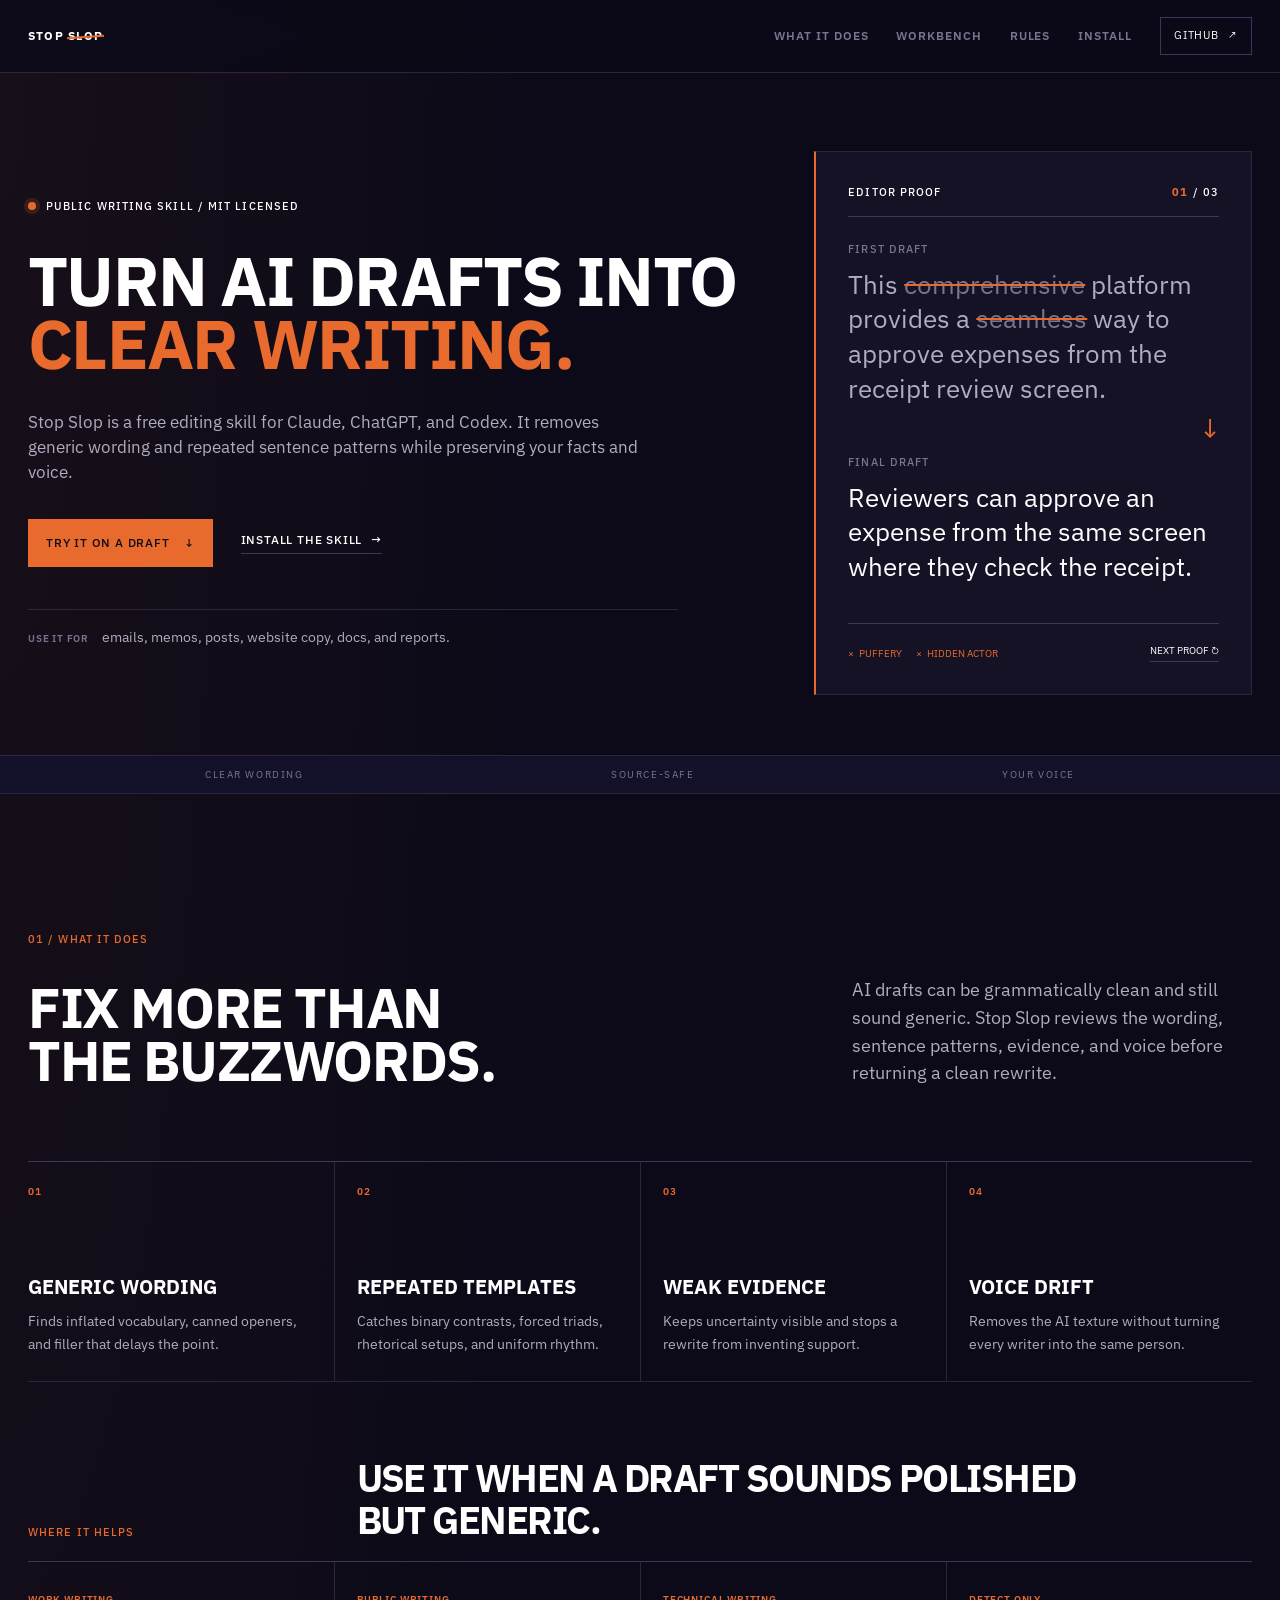
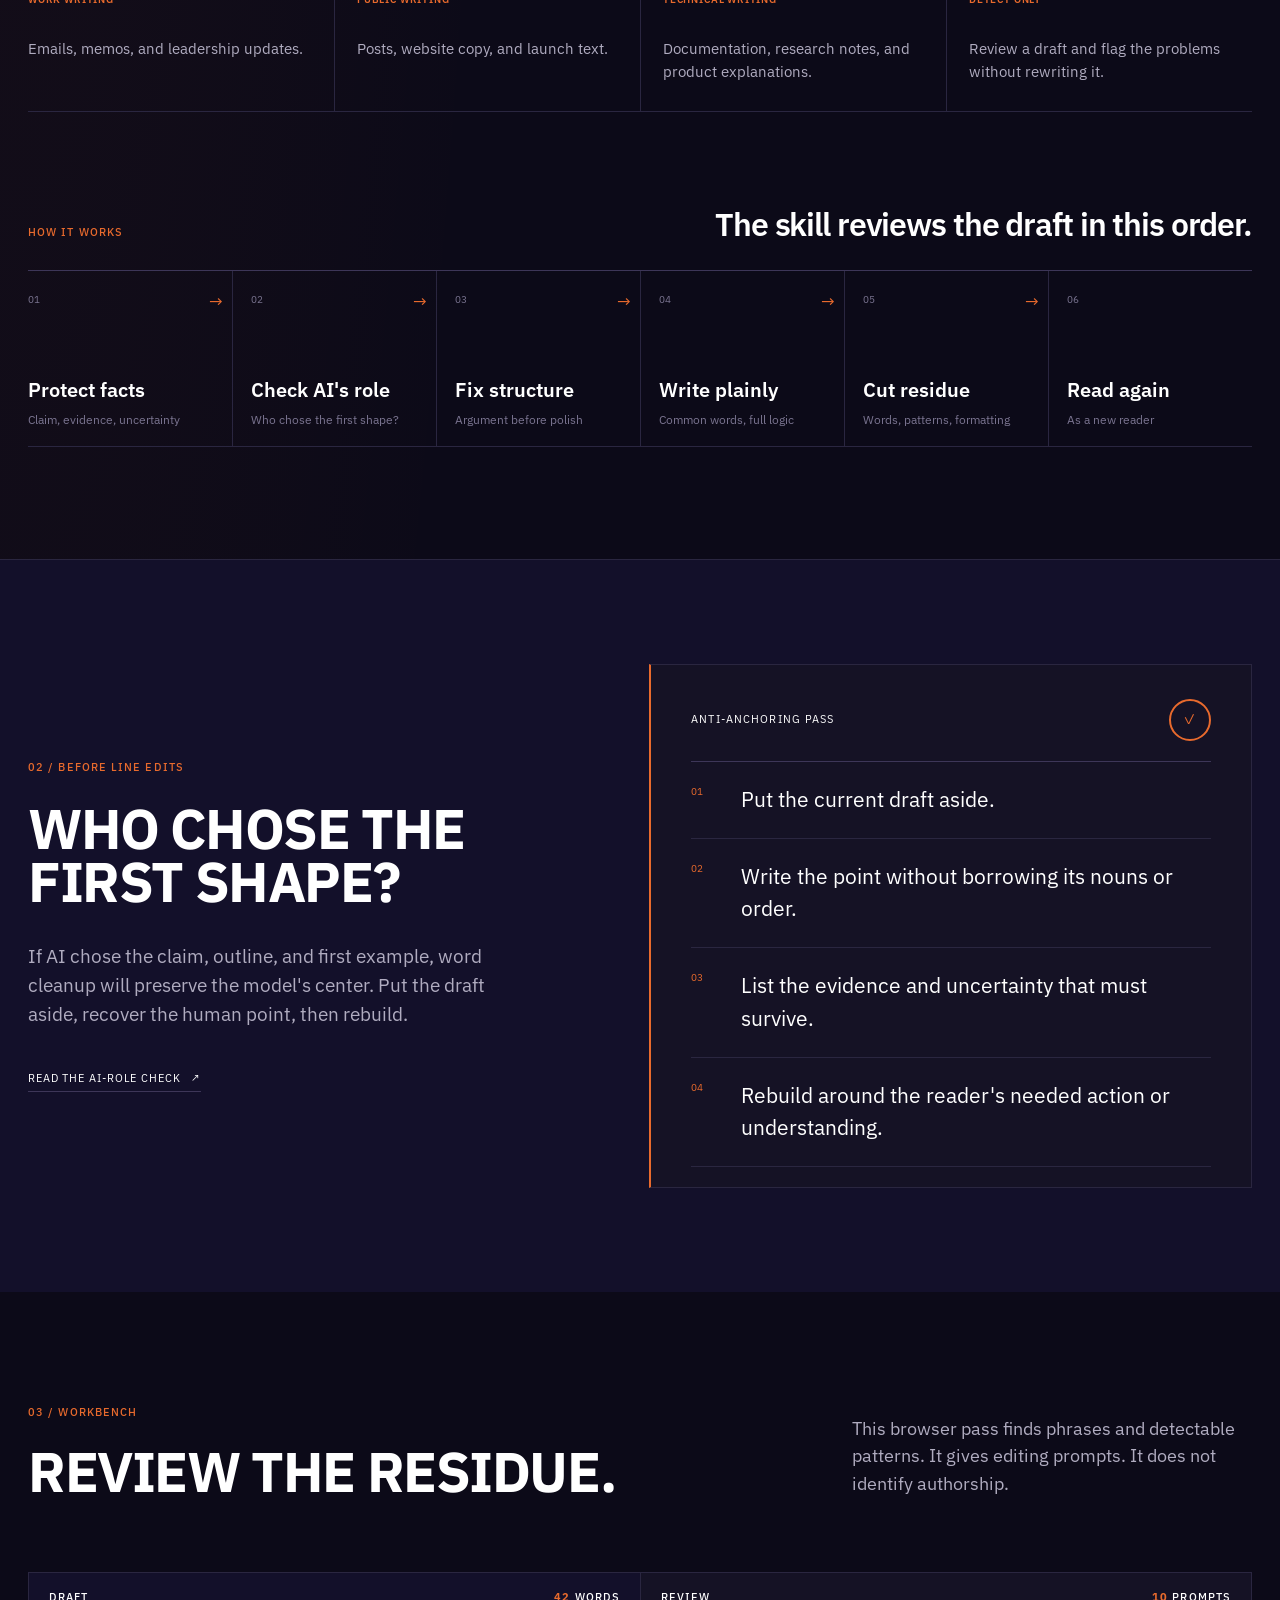
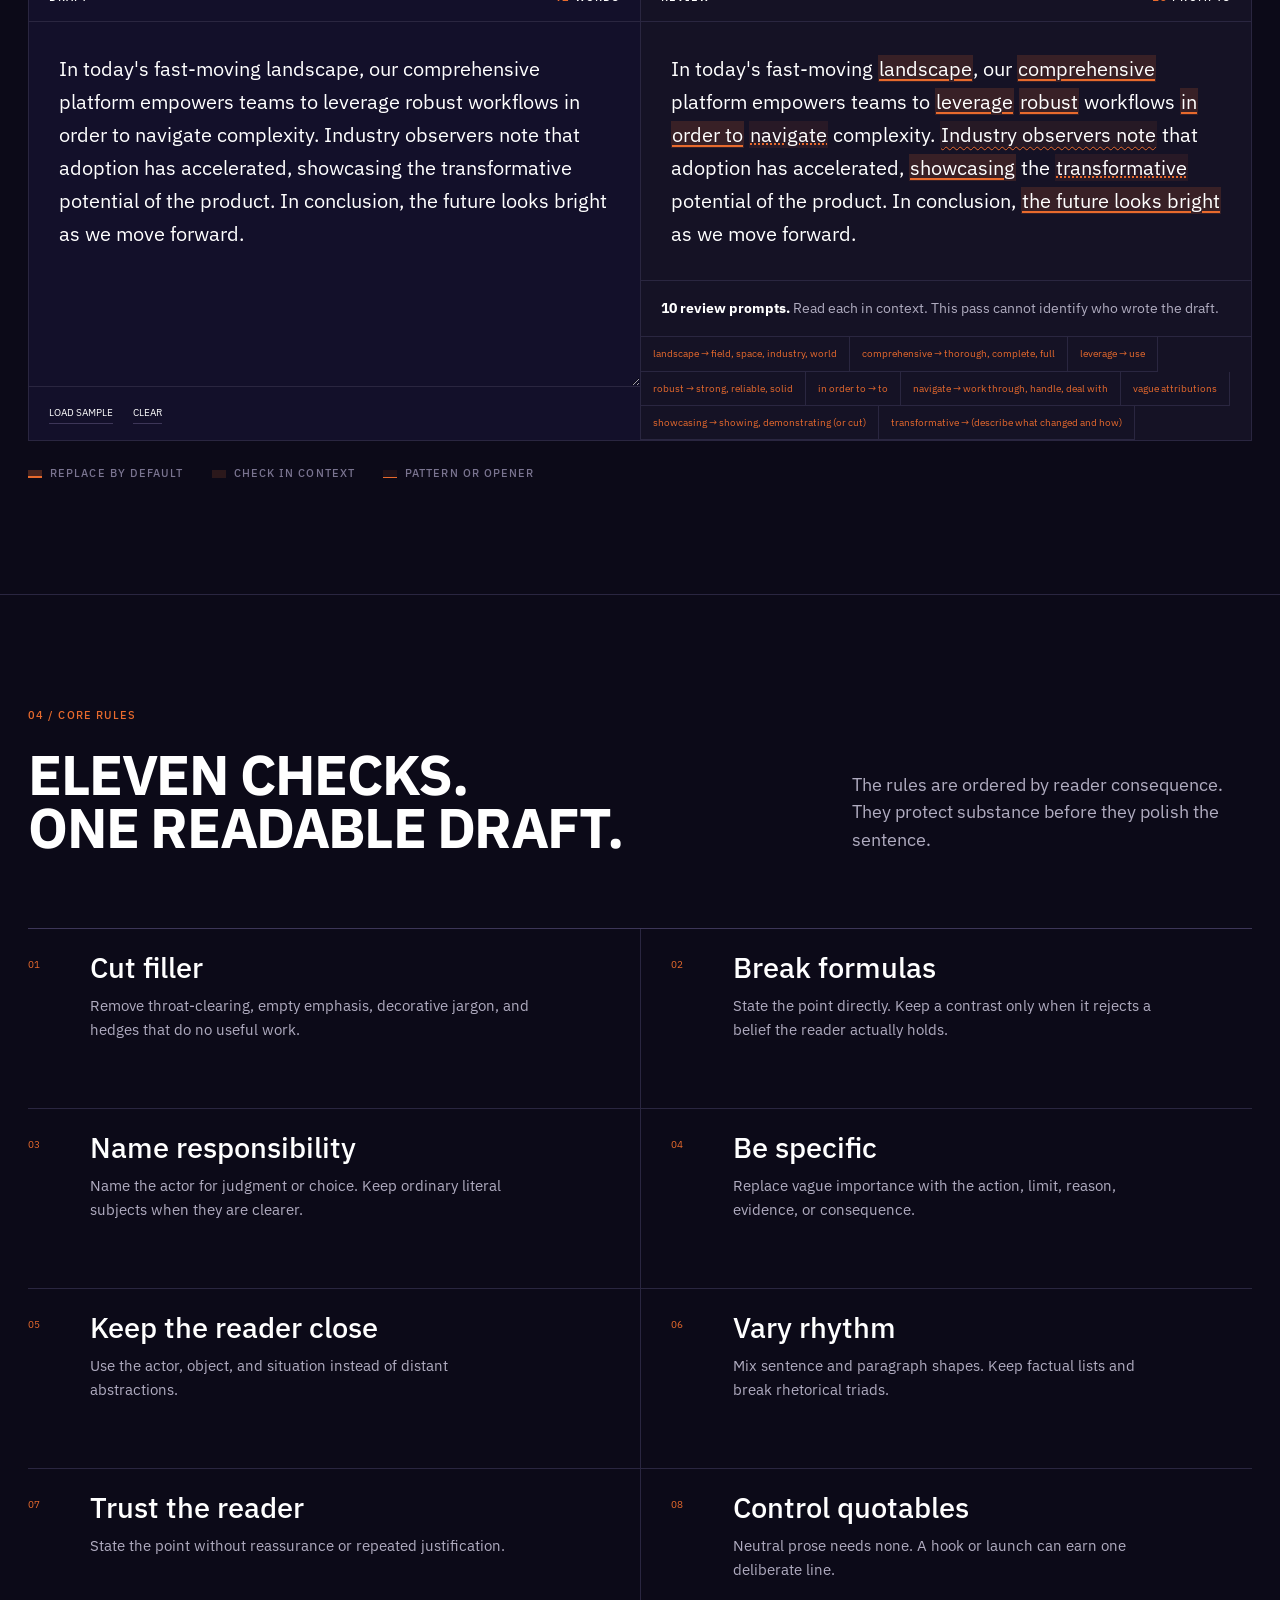
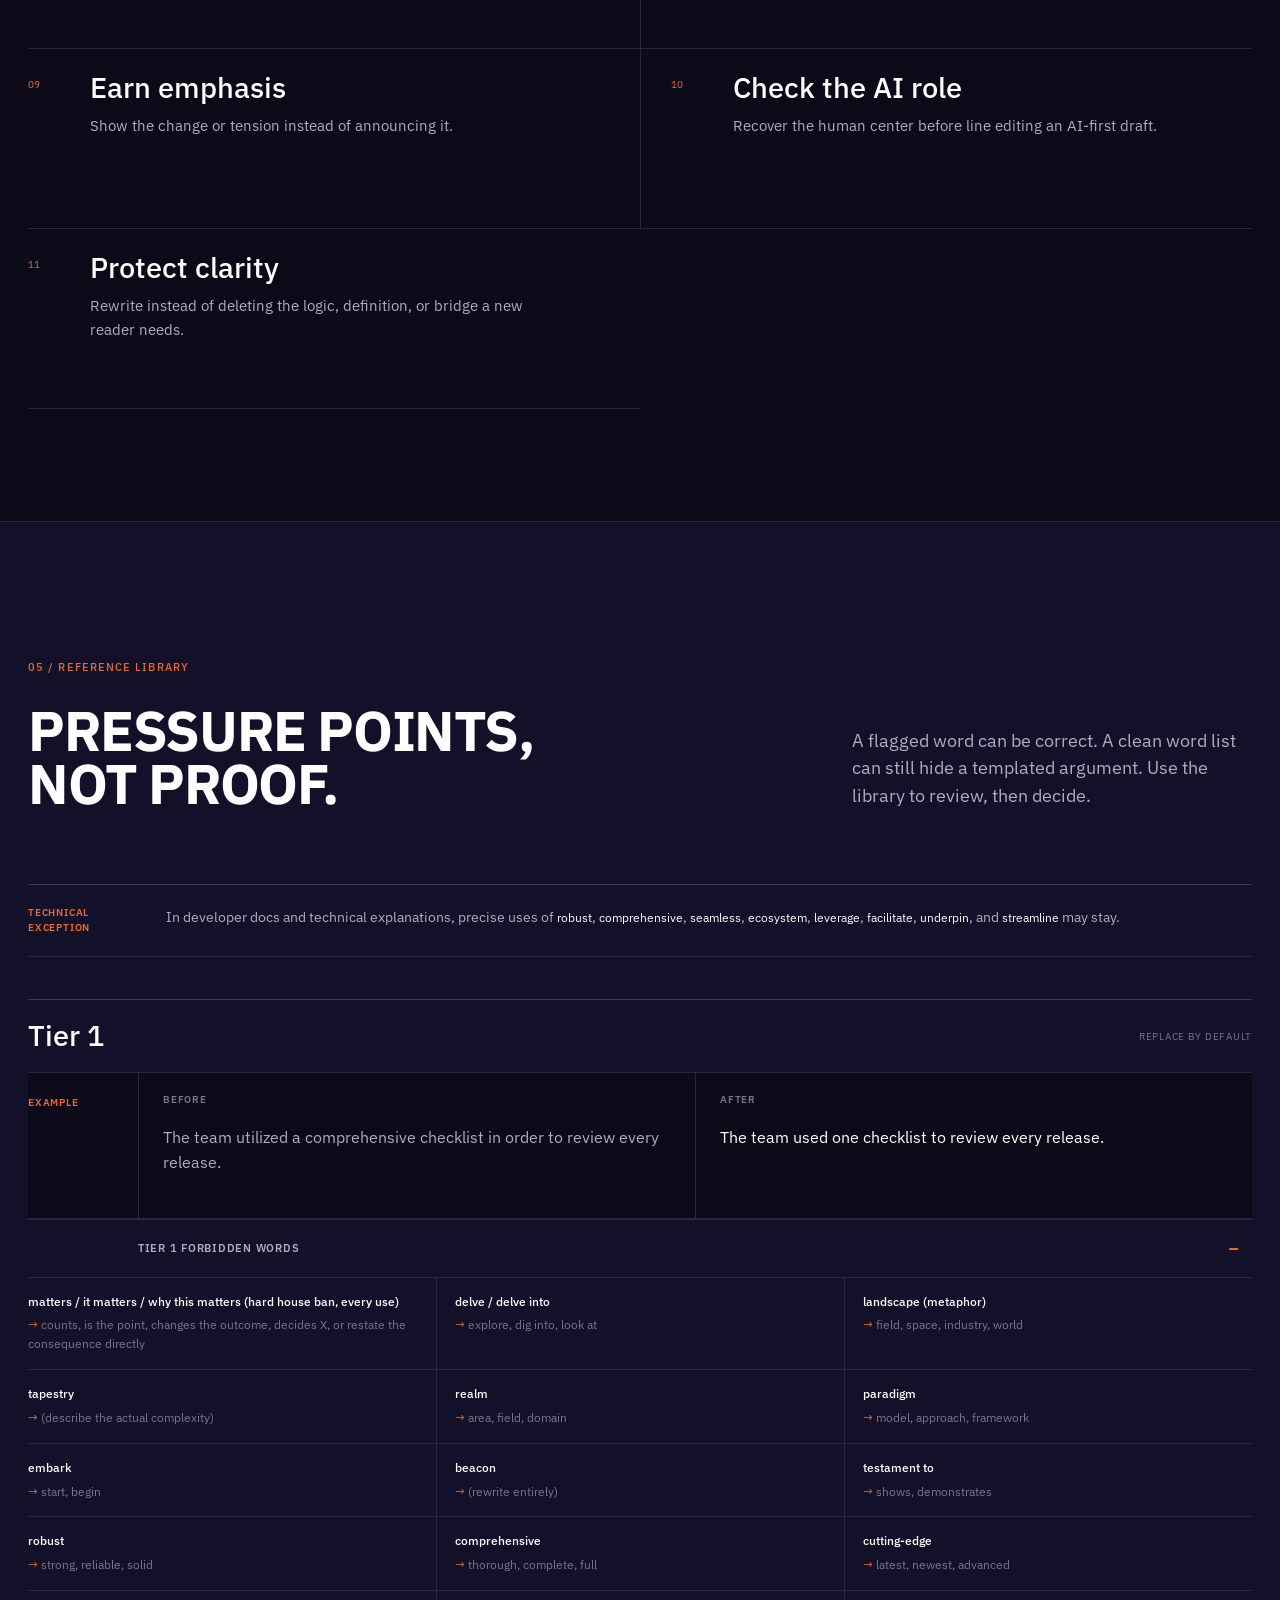
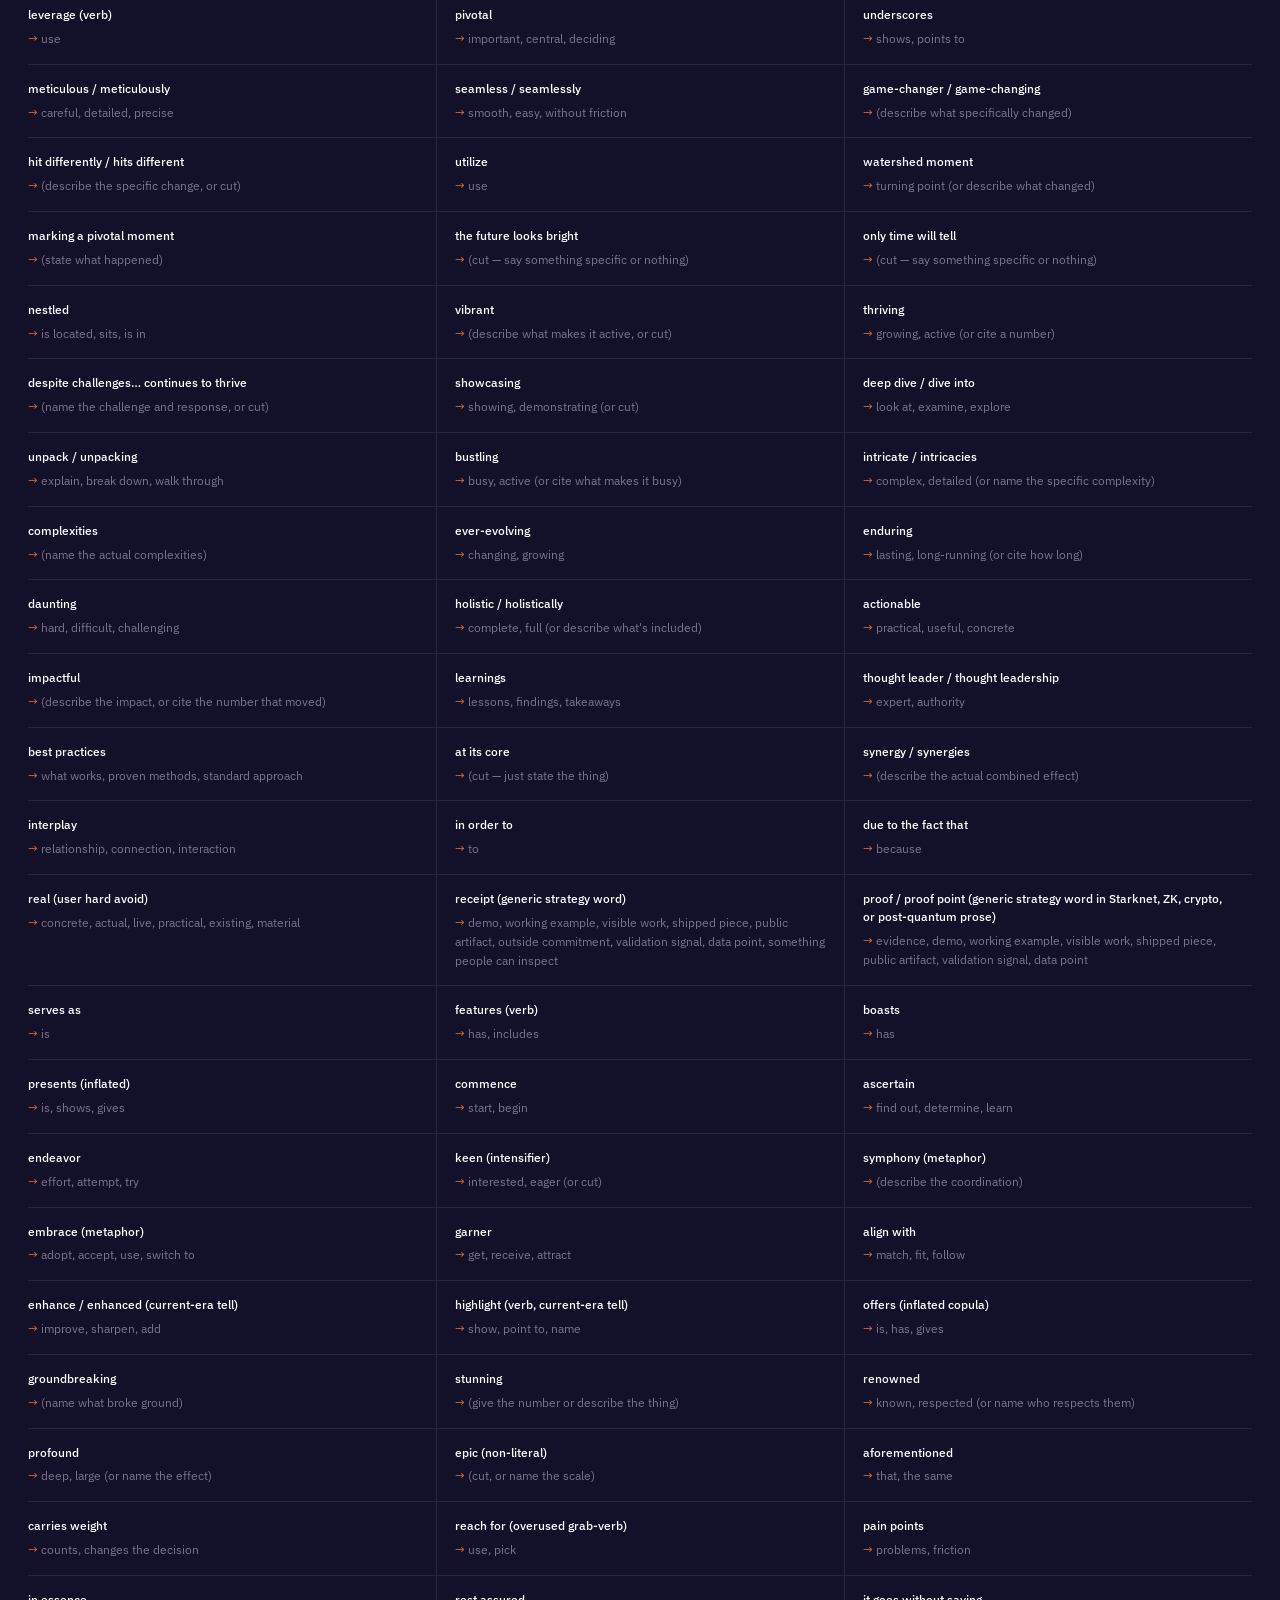
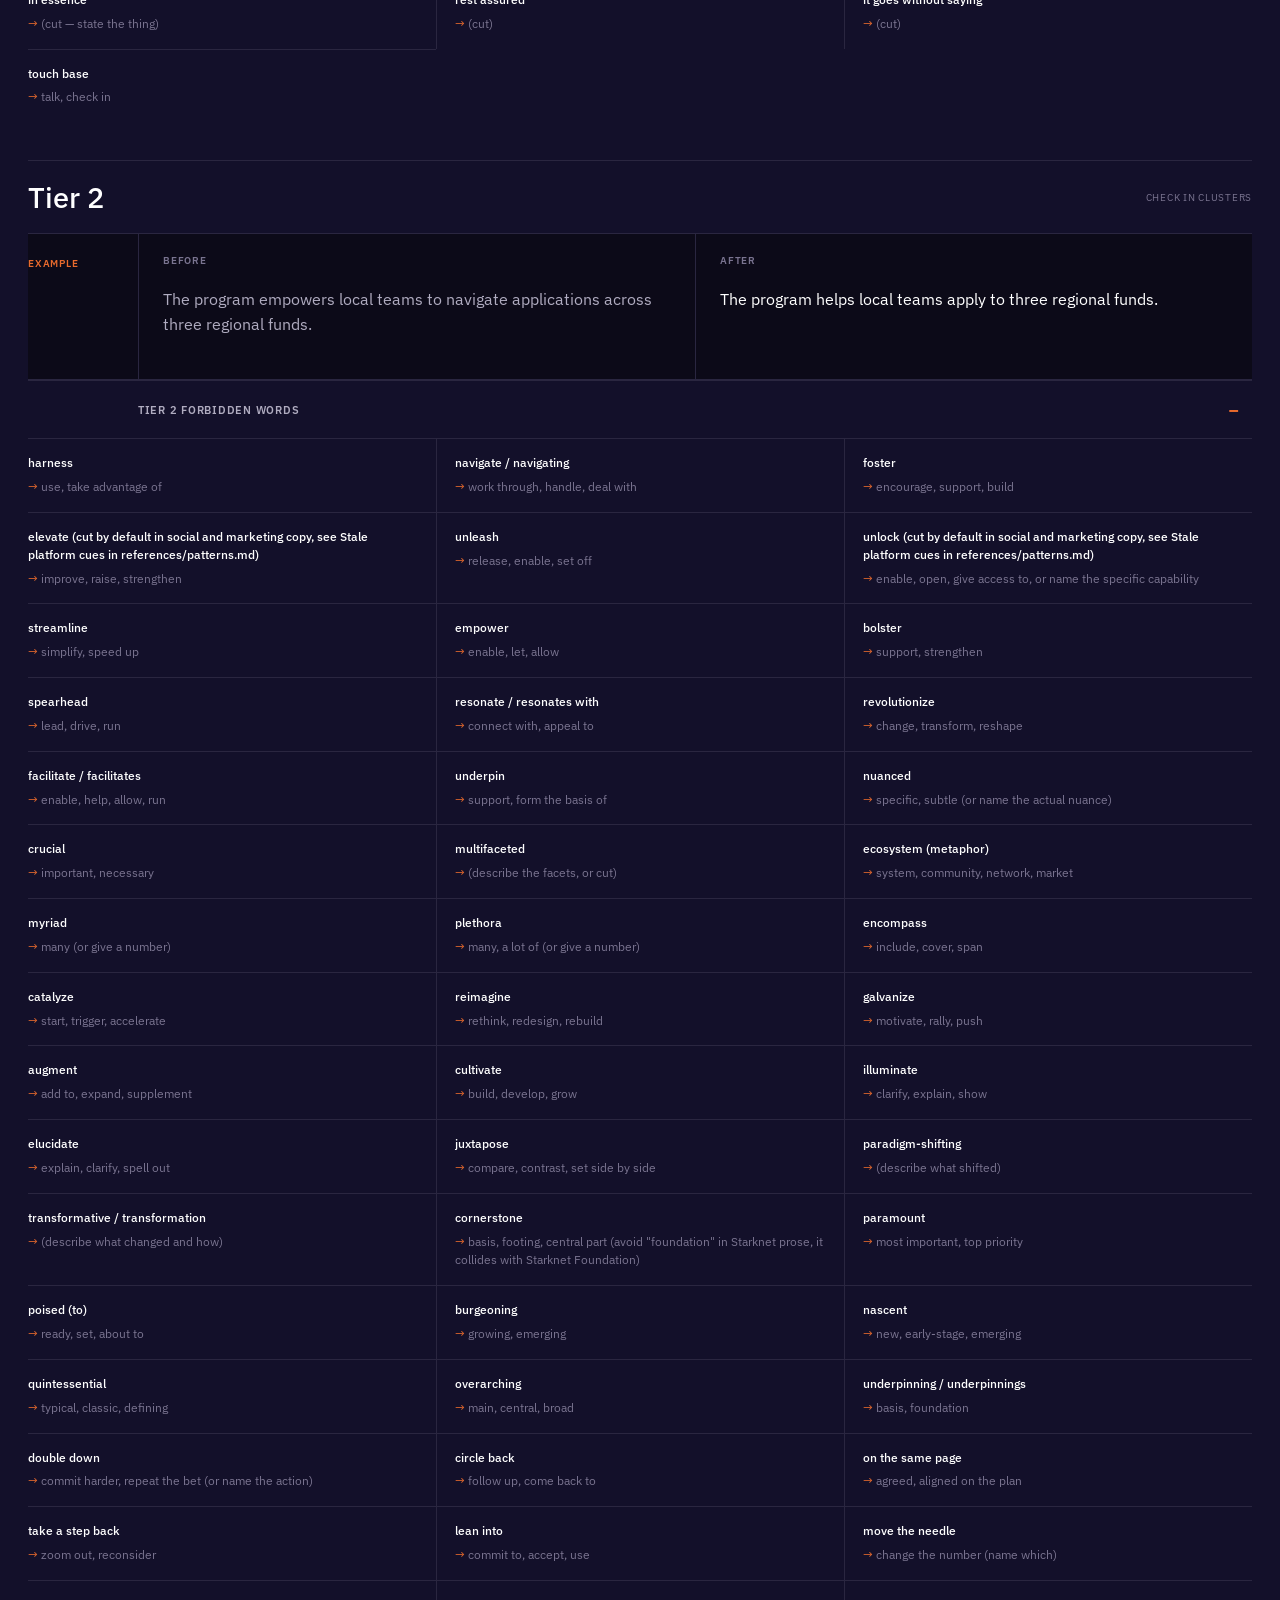
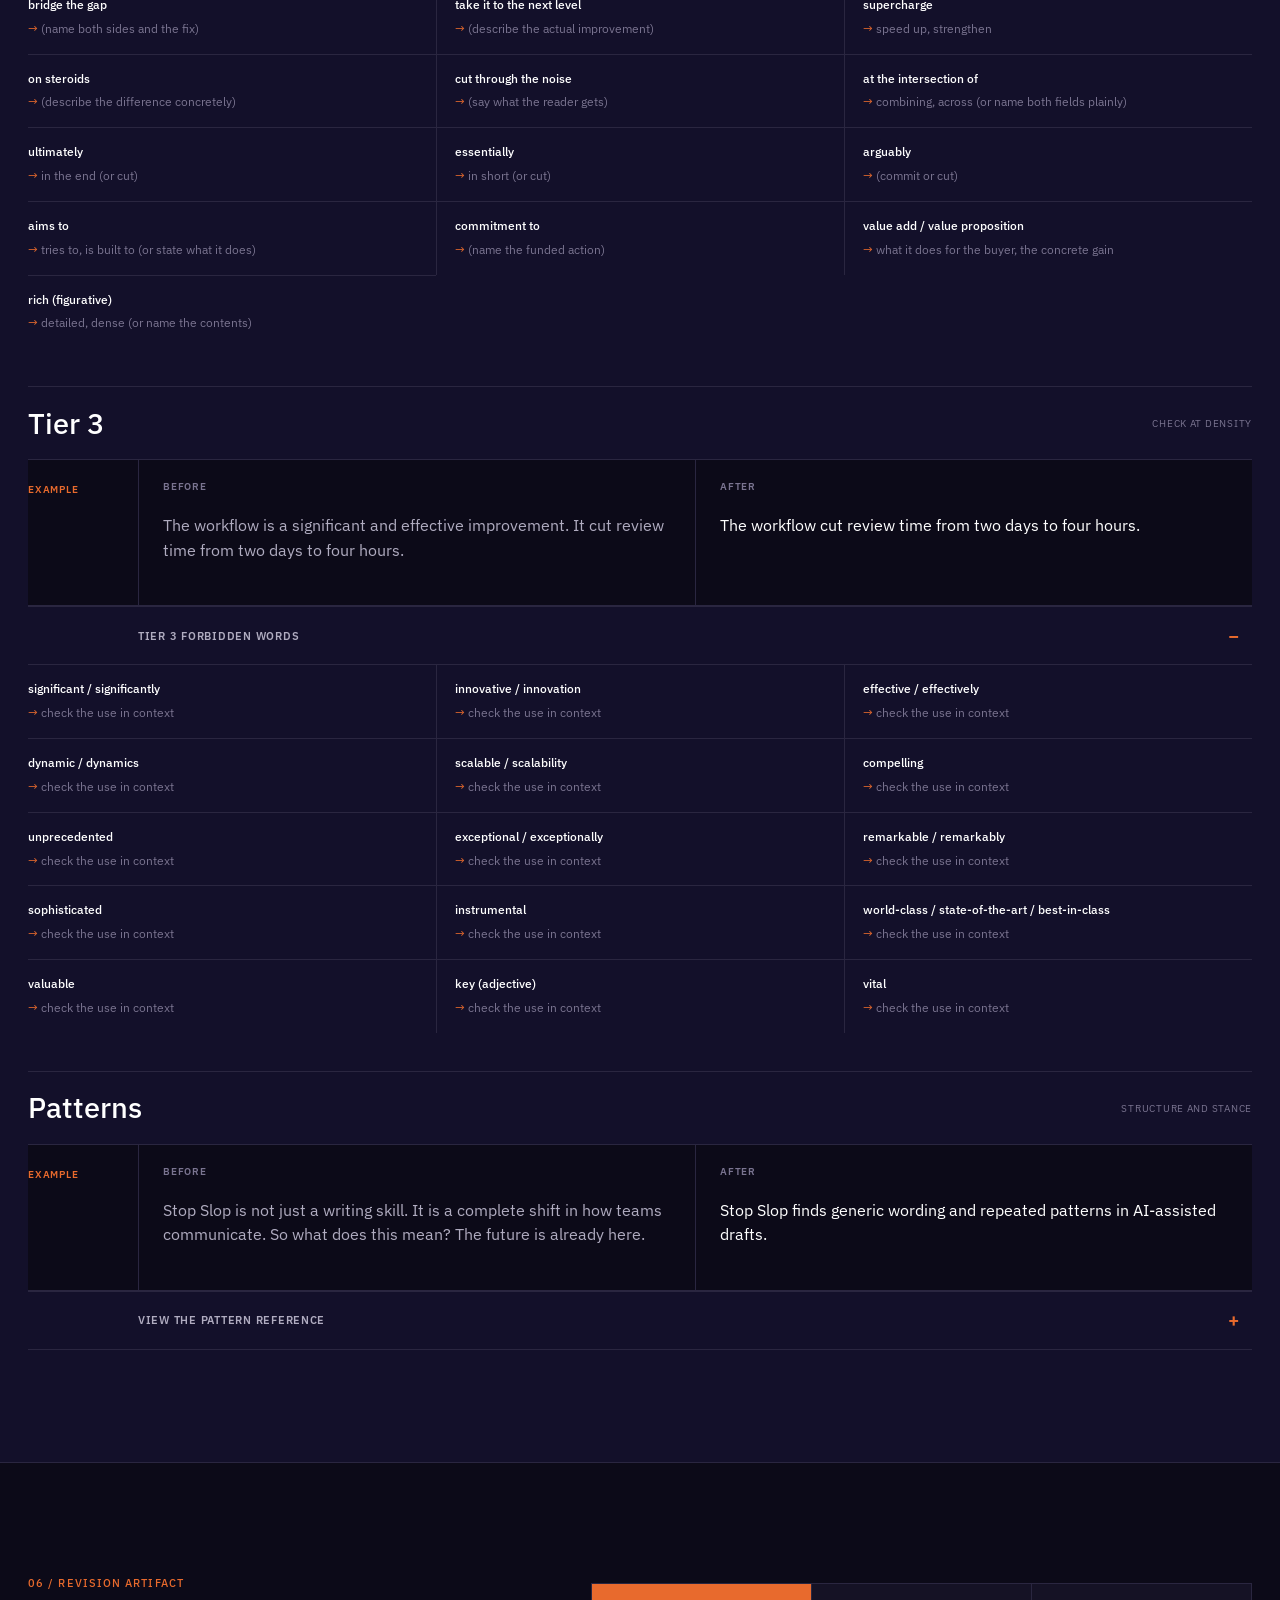
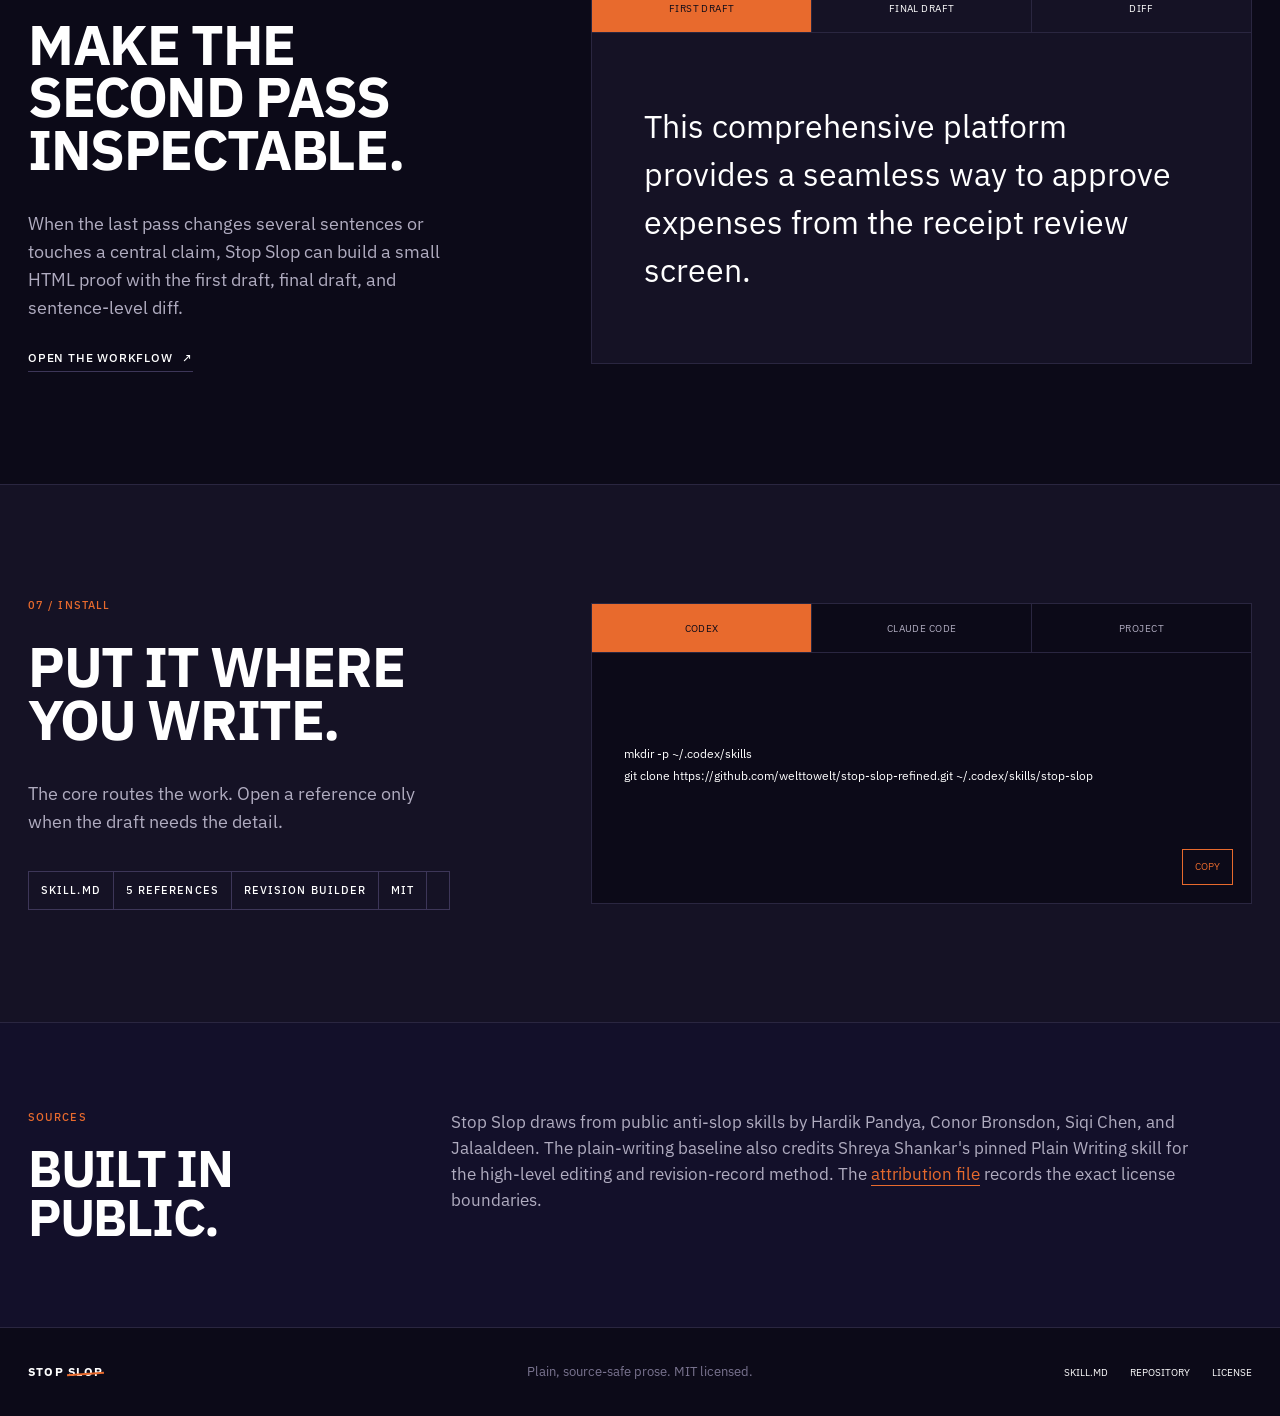
==== commit 90b07ffa: "Port Fable Stop Slop catalog refresh Co-authored-by: Claude Fable 5 <noreply@anthropic.com>" ====
--- a/docs/index.html
+++ b/docs/index.html
@@ -192,16 +192,16 @@
 
         <ol class="rule-list reveal">
           <li><span>01</span><div><h3>Cut filler</h3><p>Remove throat-clearing, empty emphasis, decorative jargon, and hedges that do no useful work.</p></div></li>
-          <li><span>02</span><div><h3>Break formulas</h3><p>Rewrite binary contrasts, negative listings, rhetorical setups, and other repeated templates.</p></div></li>
+          <li><span>02</span><div><h3>Break formulas</h3><p>State the point directly. Keep a contrast only when it rejects a belief the reader actually holds.</p></div></li>
           <li><span>03</span><div><h3>Name responsibility</h3><p>Name the actor for judgment or choice. Keep ordinary literal subjects when they are clearer.</p></div></li>
           <li><span>04</span><div><h3>Be specific</h3><p>Replace vague importance with the action, limit, reason, evidence, or consequence.</p></div></li>
           <li><span>05</span><div><h3>Keep the reader close</h3><p>Use the actor, object, and situation instead of distant abstractions.</p></div></li>
-          <li><span>06</span><div><h3>Vary rhythm</h3><p>Mix sentence and paragraph shapes. Do not pad a list to three for cadence.</p></div></li>
+          <li><span>06</span><div><h3>Vary rhythm</h3><p>Mix sentence and paragraph shapes. Keep factual lists and break rhetorical triads.</p></div></li>
           <li><span>07</span><div><h3>Trust the reader</h3><p>State the point without reassurance or repeated justification.</p></div></li>
-          <li><span>08</span><div><h3>Cut manufactured quotables</h3><p>Rewrite lines built to sound profound instead of useful.</p></div></li>
+          <li><span>08</span><div><h3>Control quotables</h3><p>Neutral prose needs none. A hook or launch can earn one deliberate line.</p></div></li>
           <li><span>09</span><div><h3>Earn emphasis</h3><p>Show the change or tension instead of announcing it.</p></div></li>
           <li><span>10</span><div><h3>Check the AI role</h3><p>Recover the human center before line editing an AI-first draft.</p></div></li>
-          <li><span>11</span><div><h3>Protect clarity</h3><p>Keep the logic, definition, or bridge that a first-time reader needs.</p></div></li>
+          <li><span>11</span><div><h3>Protect clarity</h3><p>Rewrite instead of deleting the logic, definition, or bridge a new reader needs.</p></div></li>
         </ol>
       </div>
     </section>
@@ -214,7 +214,12 @@
           <p>A flagged word can be correct. A clean word list can still hide a templated argument. Use the library to review, then decide.</p>
         </header>
 
-        <div class="library-grid reveal">
+        <aside class="library-note reveal" aria-label="Technical-writing exception">
+          <span>Technical exception</span>
+          <p>In developer docs and technical explanations, precise uses of <code>robust</code>, <code>comprehensive</code>, <code>seamless</code>, <code>ecosystem</code>, <code>leverage</code>, <code>facilitate</code>, <code>underpin</code>, and <code>streamline</code> may stay.</p>
+        </aside>
+
+        <div class="library-grid">
           <article class="library-entry">
             <header class="library-entry-head"><h3>Tier 1</h3><small>replace by default</small></header>
             <div class="library-example">
@@ -293,7 +298,7 @@
         <div class="install-copy reveal">
           <span class="section-number">07 / Install</span>
           <h2 id="install-title">Put it where you write.</h2>
-          <p>The core stays short. Open a reference only when the draft needs the detail.</p>
+          <p>The core routes the work. Open a reference only when the draft needs the detail.</p>
           <div class="package-list" aria-label="Package contents">
             <span>SKILL.md</span><span>5 references</span><span>revision builder</span><span>MIT</span>
           </div>
--- a/docs/styles.css
+++ b/docs/styles.css
@@ -1079,6 +1079,38 @@
   border-top: 1px solid var(--line-dark);
 }
 
+.library-note {
+  display: grid;
+  grid-template-columns: 110px minmax(0, 1fr);
+  gap: 28px;
+  margin-bottom: 42px;
+  padding: 20px 0;
+  border-top: 1px solid var(--line-dark);
+  border-bottom: 1px solid var(--line);
+}
+
+.library-note > span {
+  color: var(--red);
+  font-family: var(--mono);
+  font-size: .62rem;
+  font-weight: 600;
+  letter-spacing: .08em;
+  text-transform: uppercase;
+}
+
+.library-note p {
+  max-width: 960px;
+  margin: 0;
+  color: var(--ink-soft);
+  font-size: .9rem;
+  line-height: 1.65;
+}
+
+.library-note code {
+  color: var(--ink);
+  font-size: .82em;
+}
+
 .library-entry {
   border-bottom: 1px solid var(--line);
 }
@@ -1844,6 +1876,12 @@
     min-height: 64px;
   }
 
+  .library-note {
+    grid-template-columns: 1fr;
+    gap: 10px;
+    margin-bottom: 30px;
+  }
+
   .library-entry-head h3 {
     font-size: 1.55rem;
   }
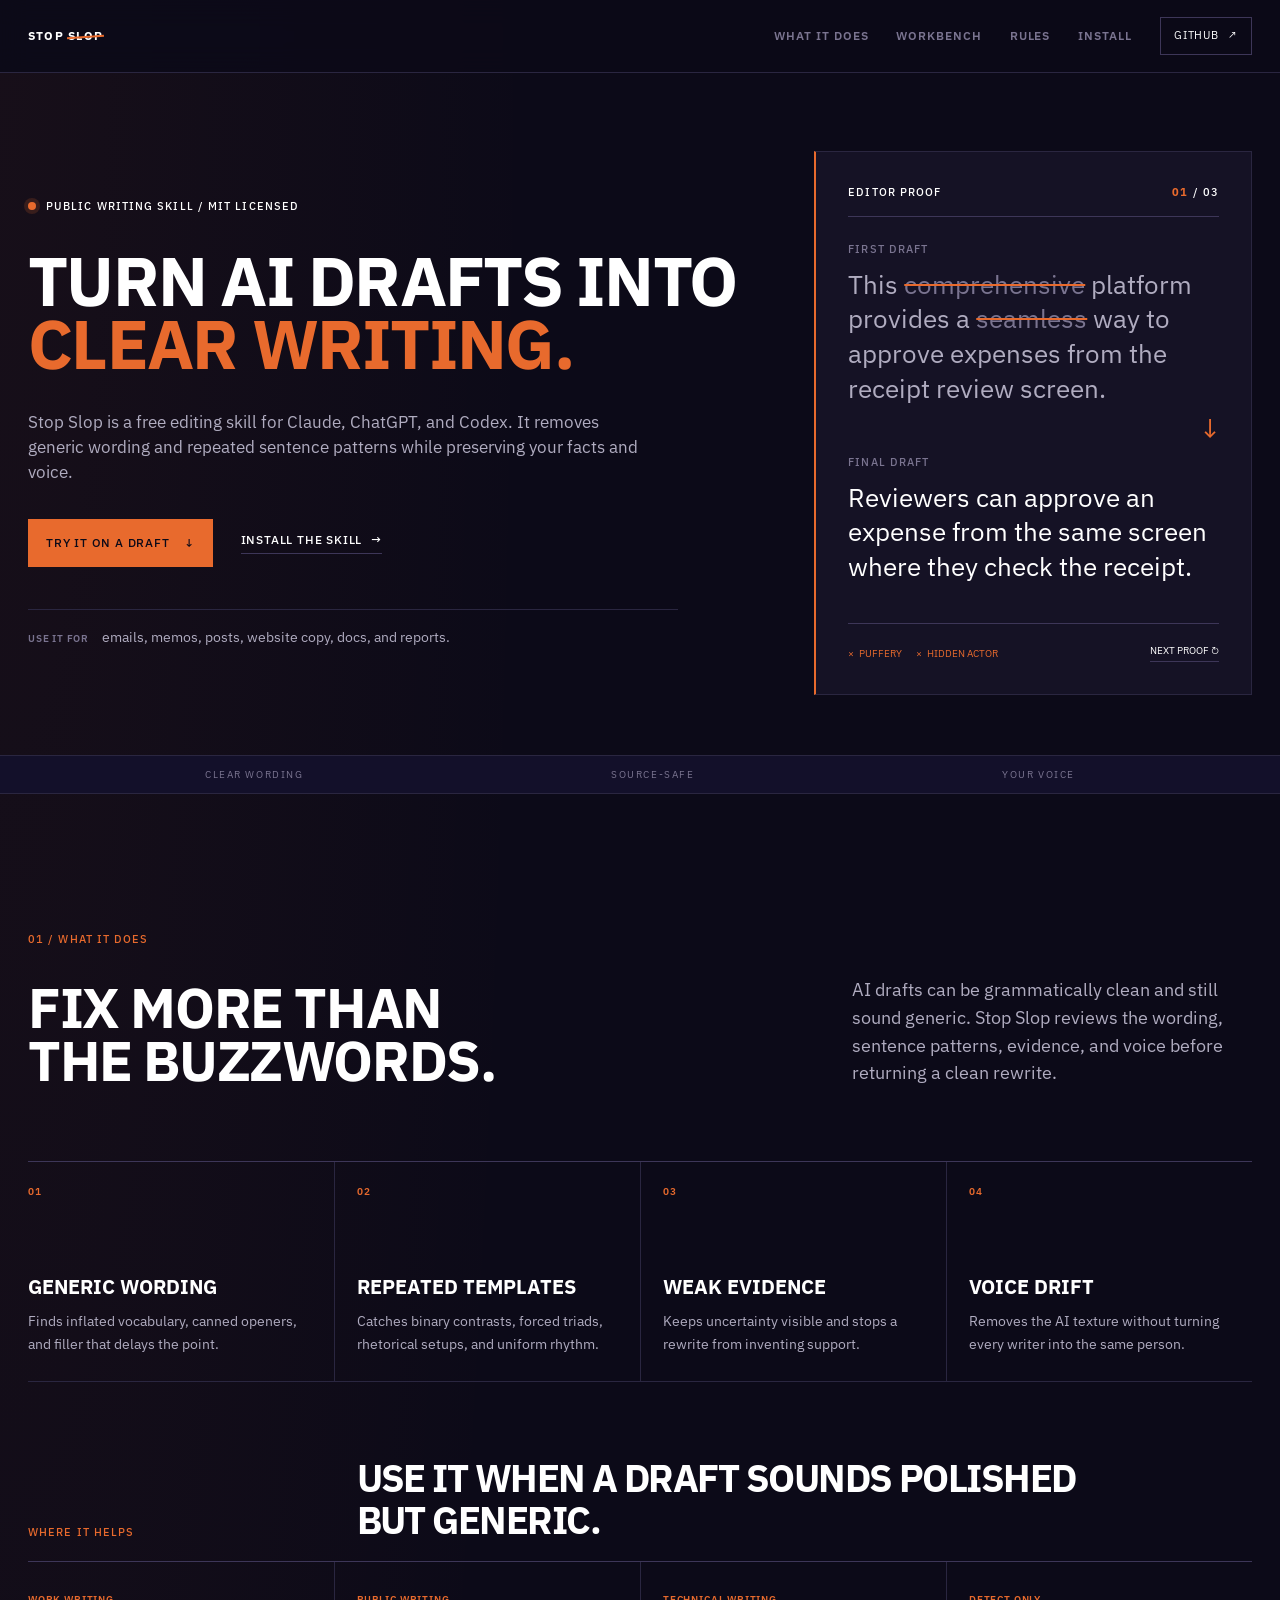
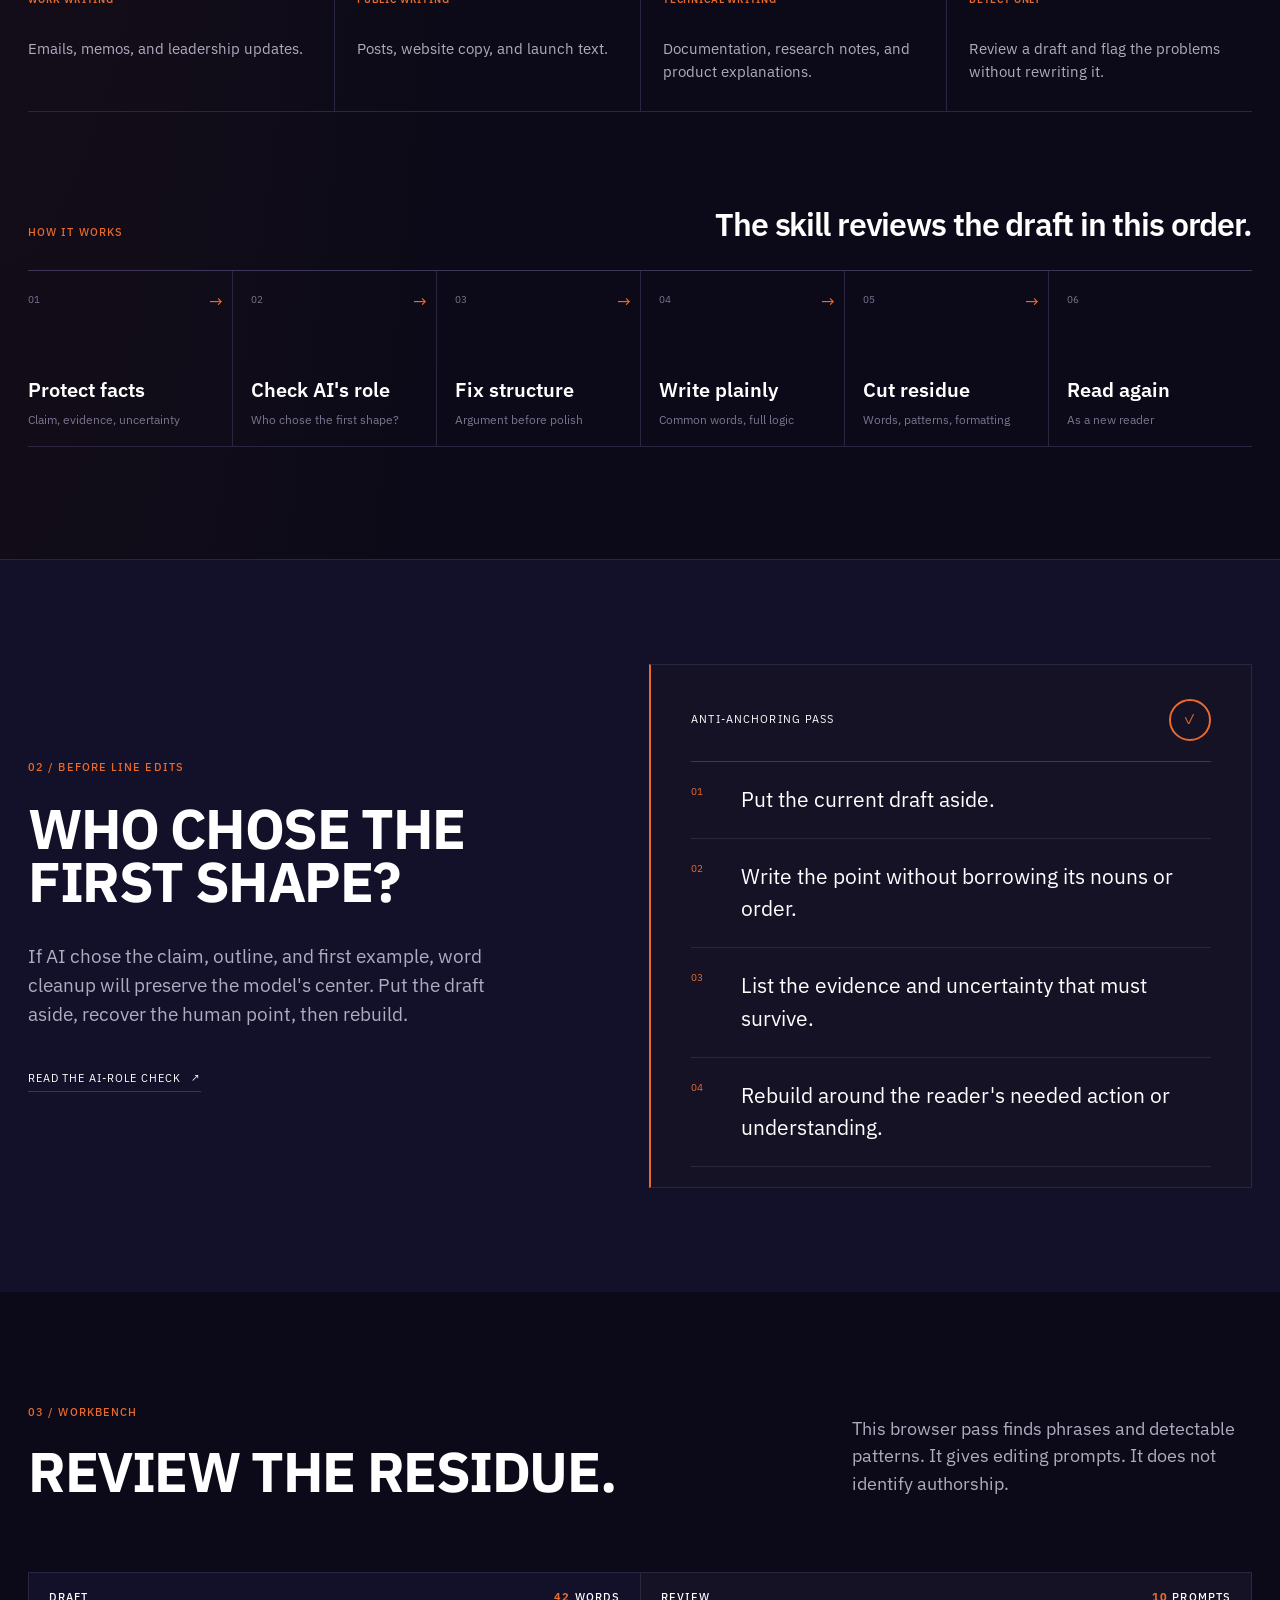
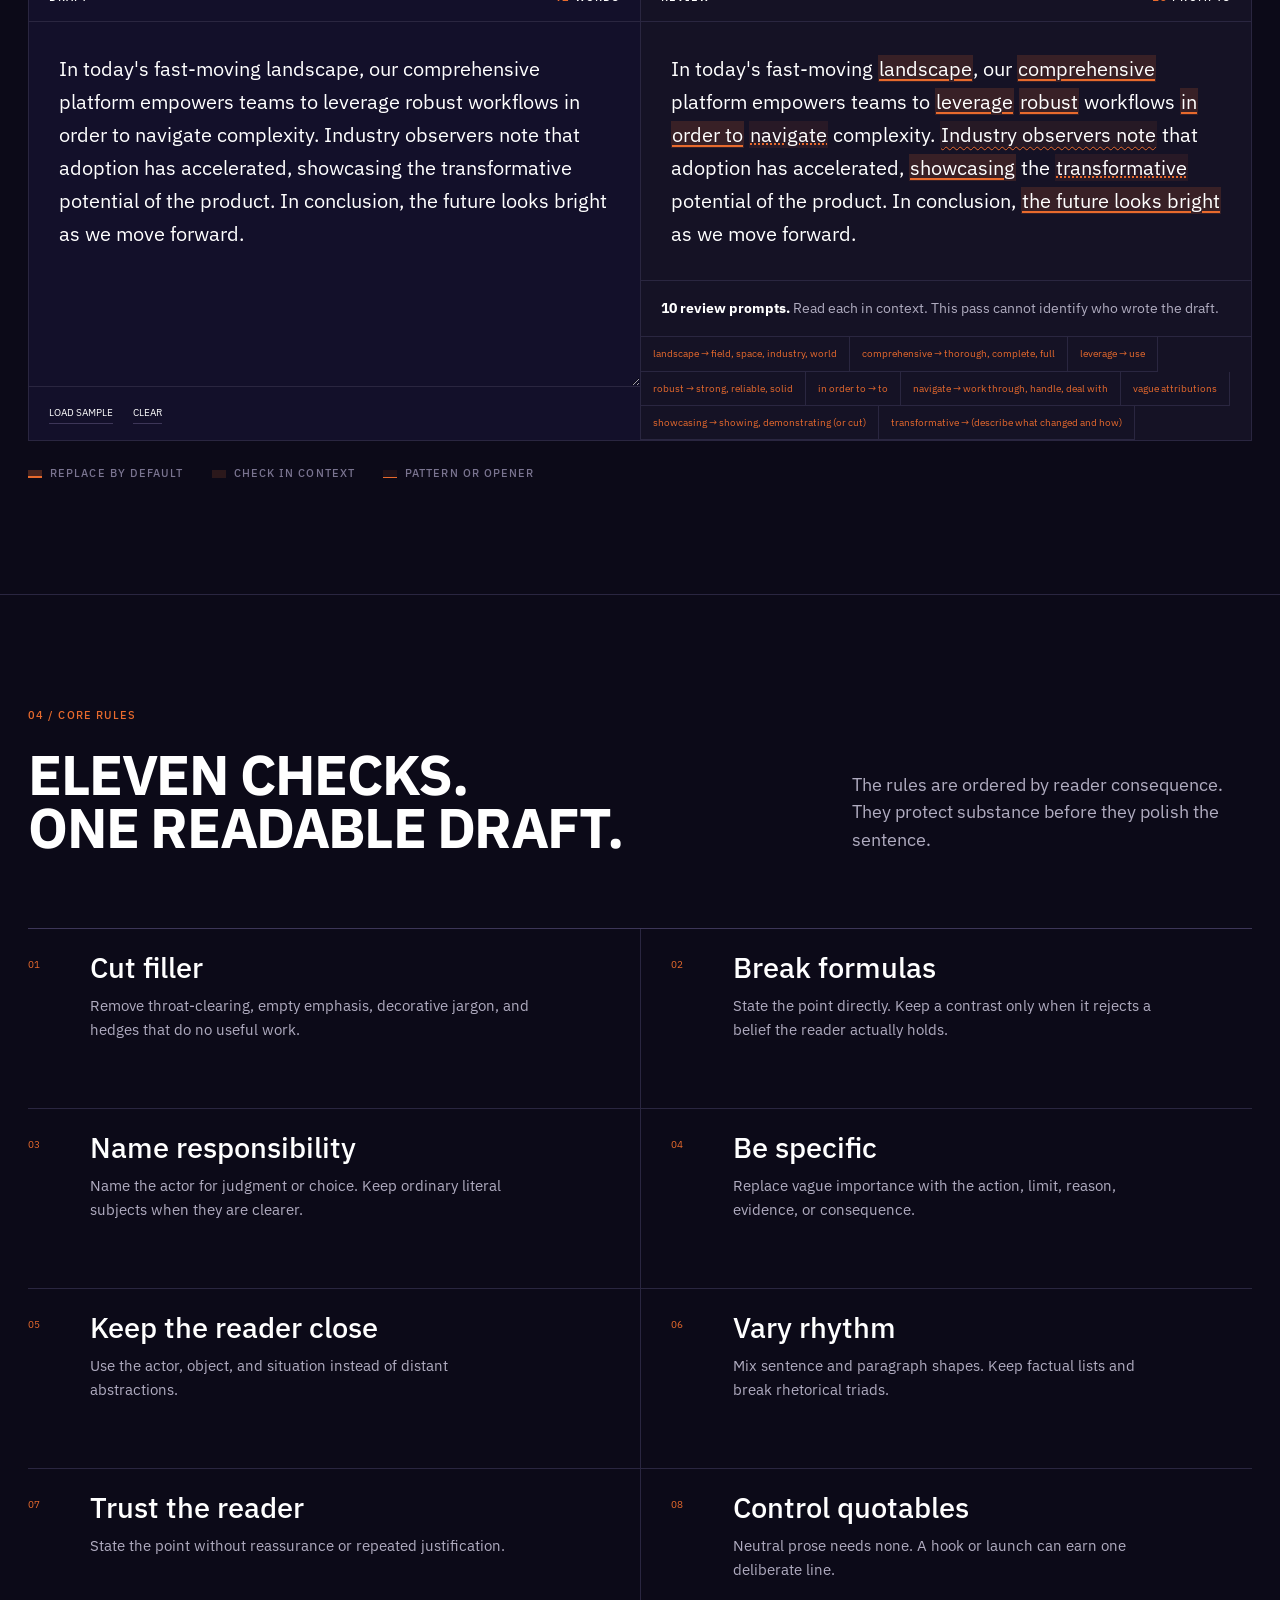
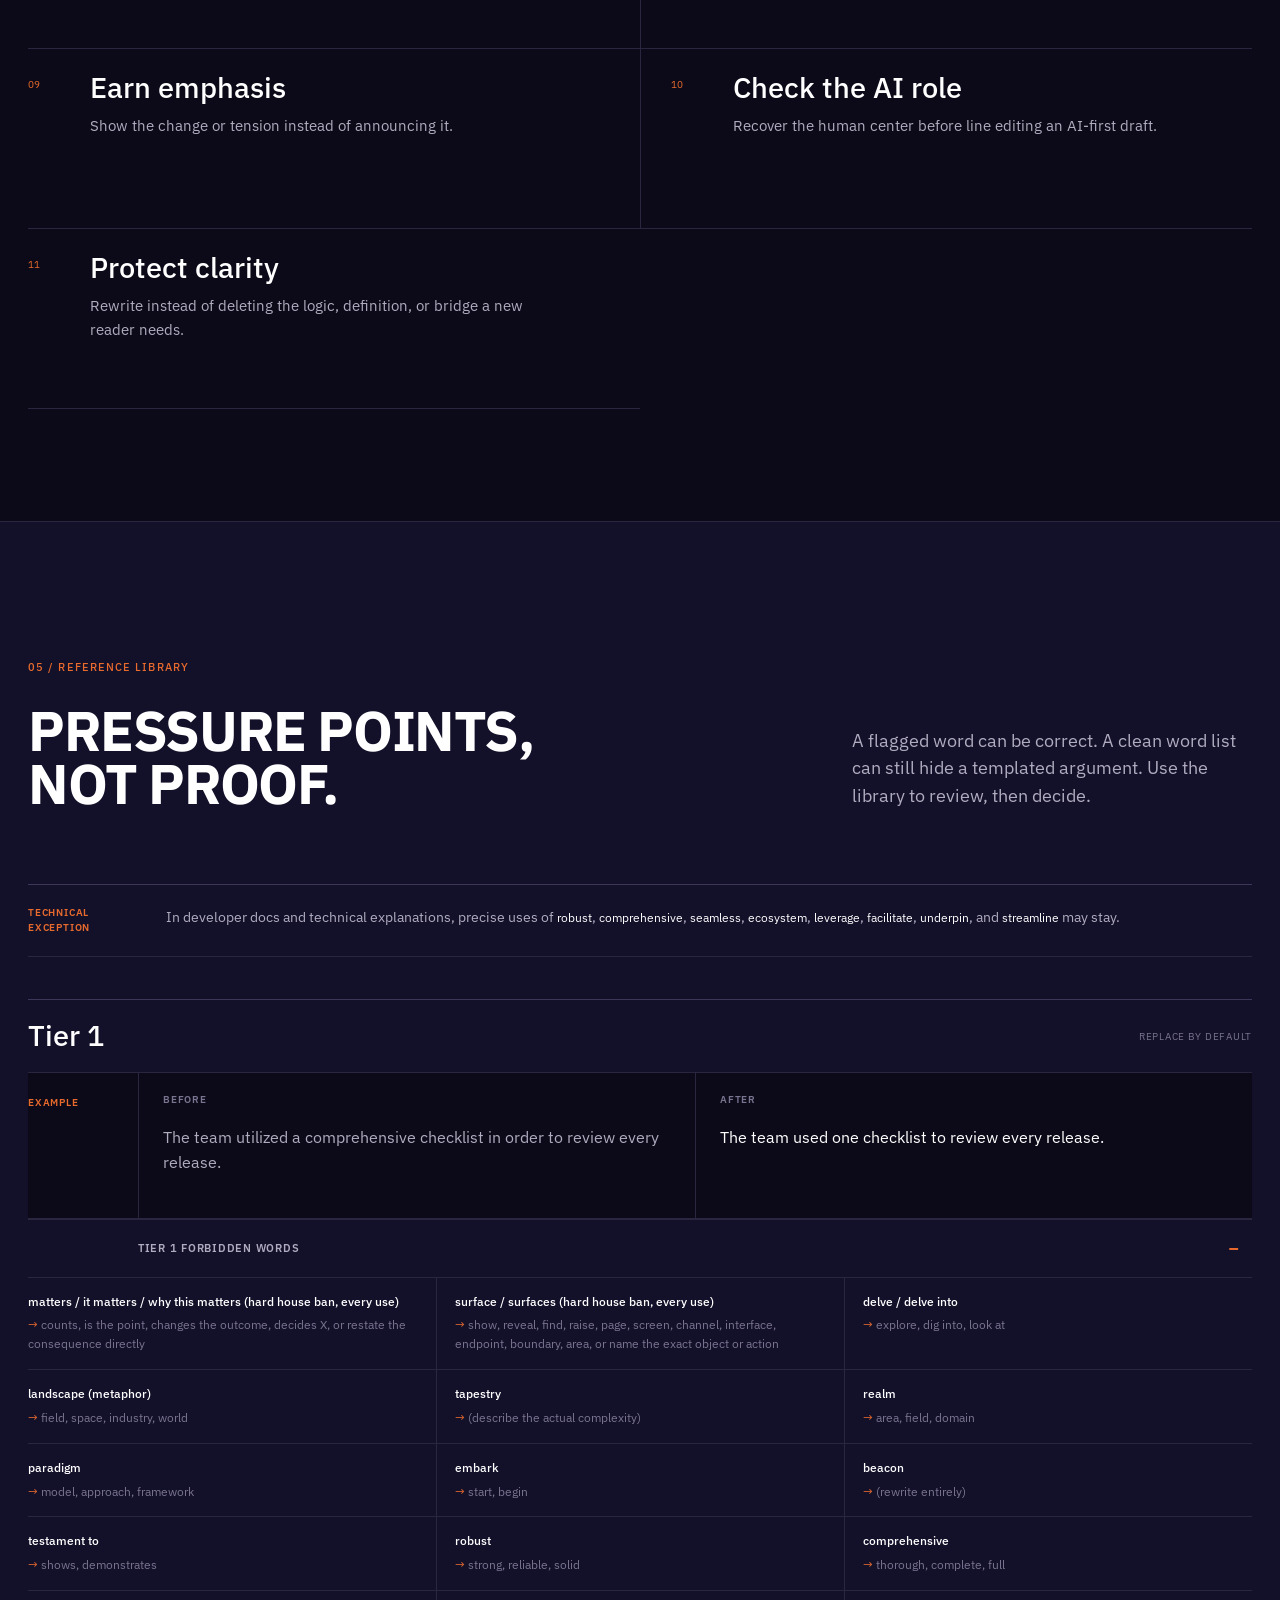
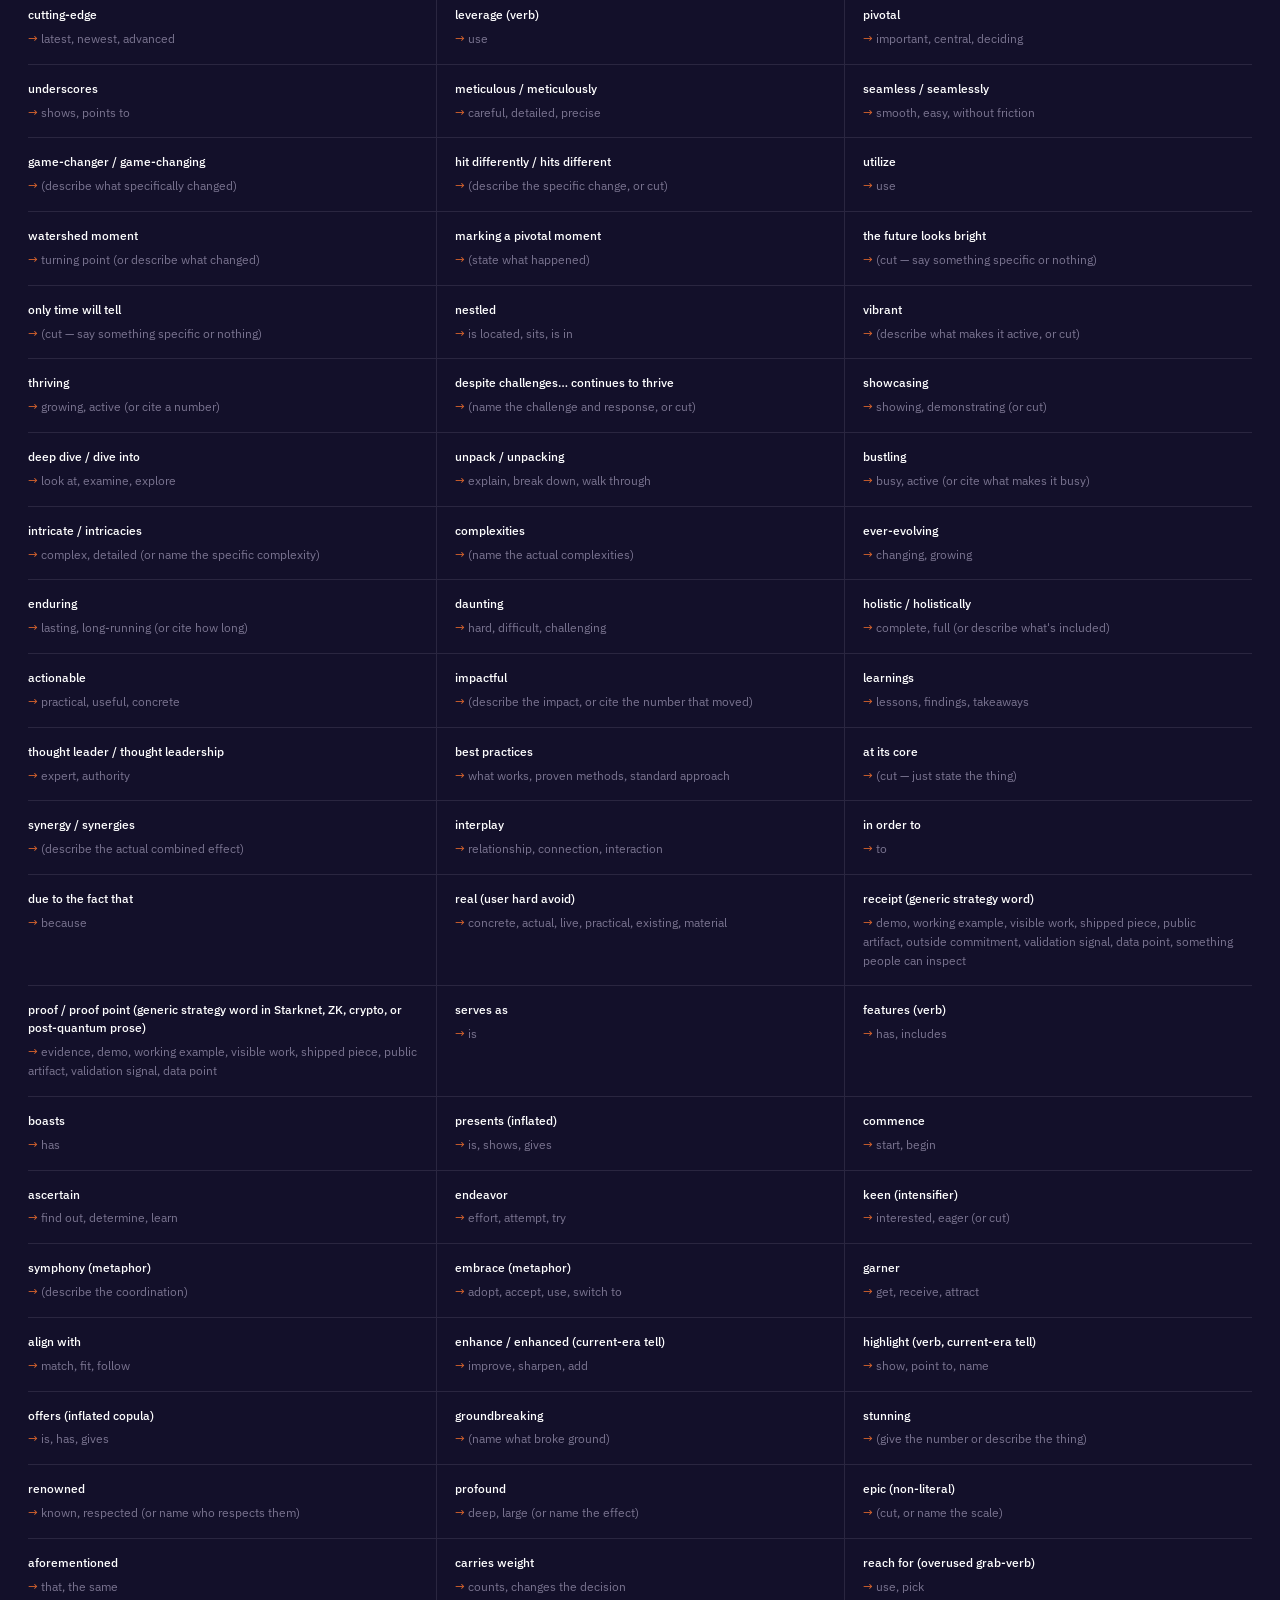
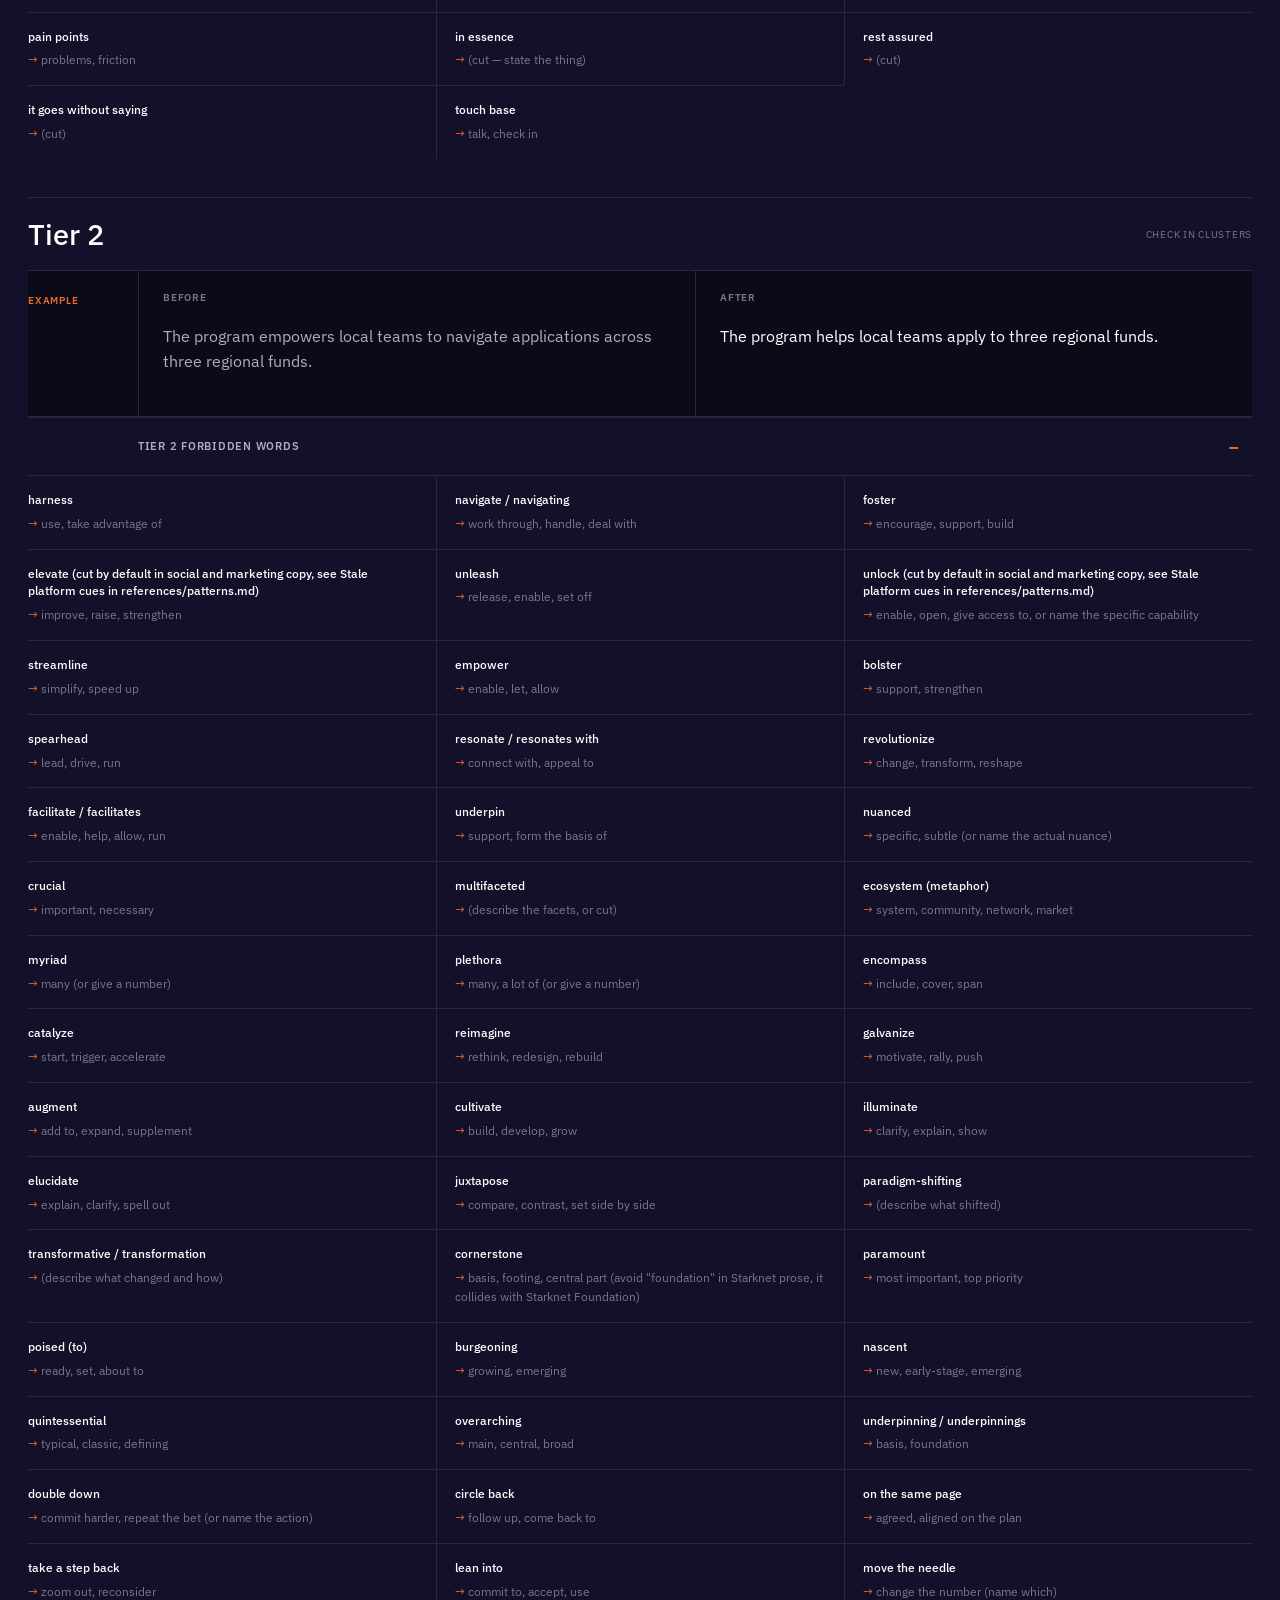
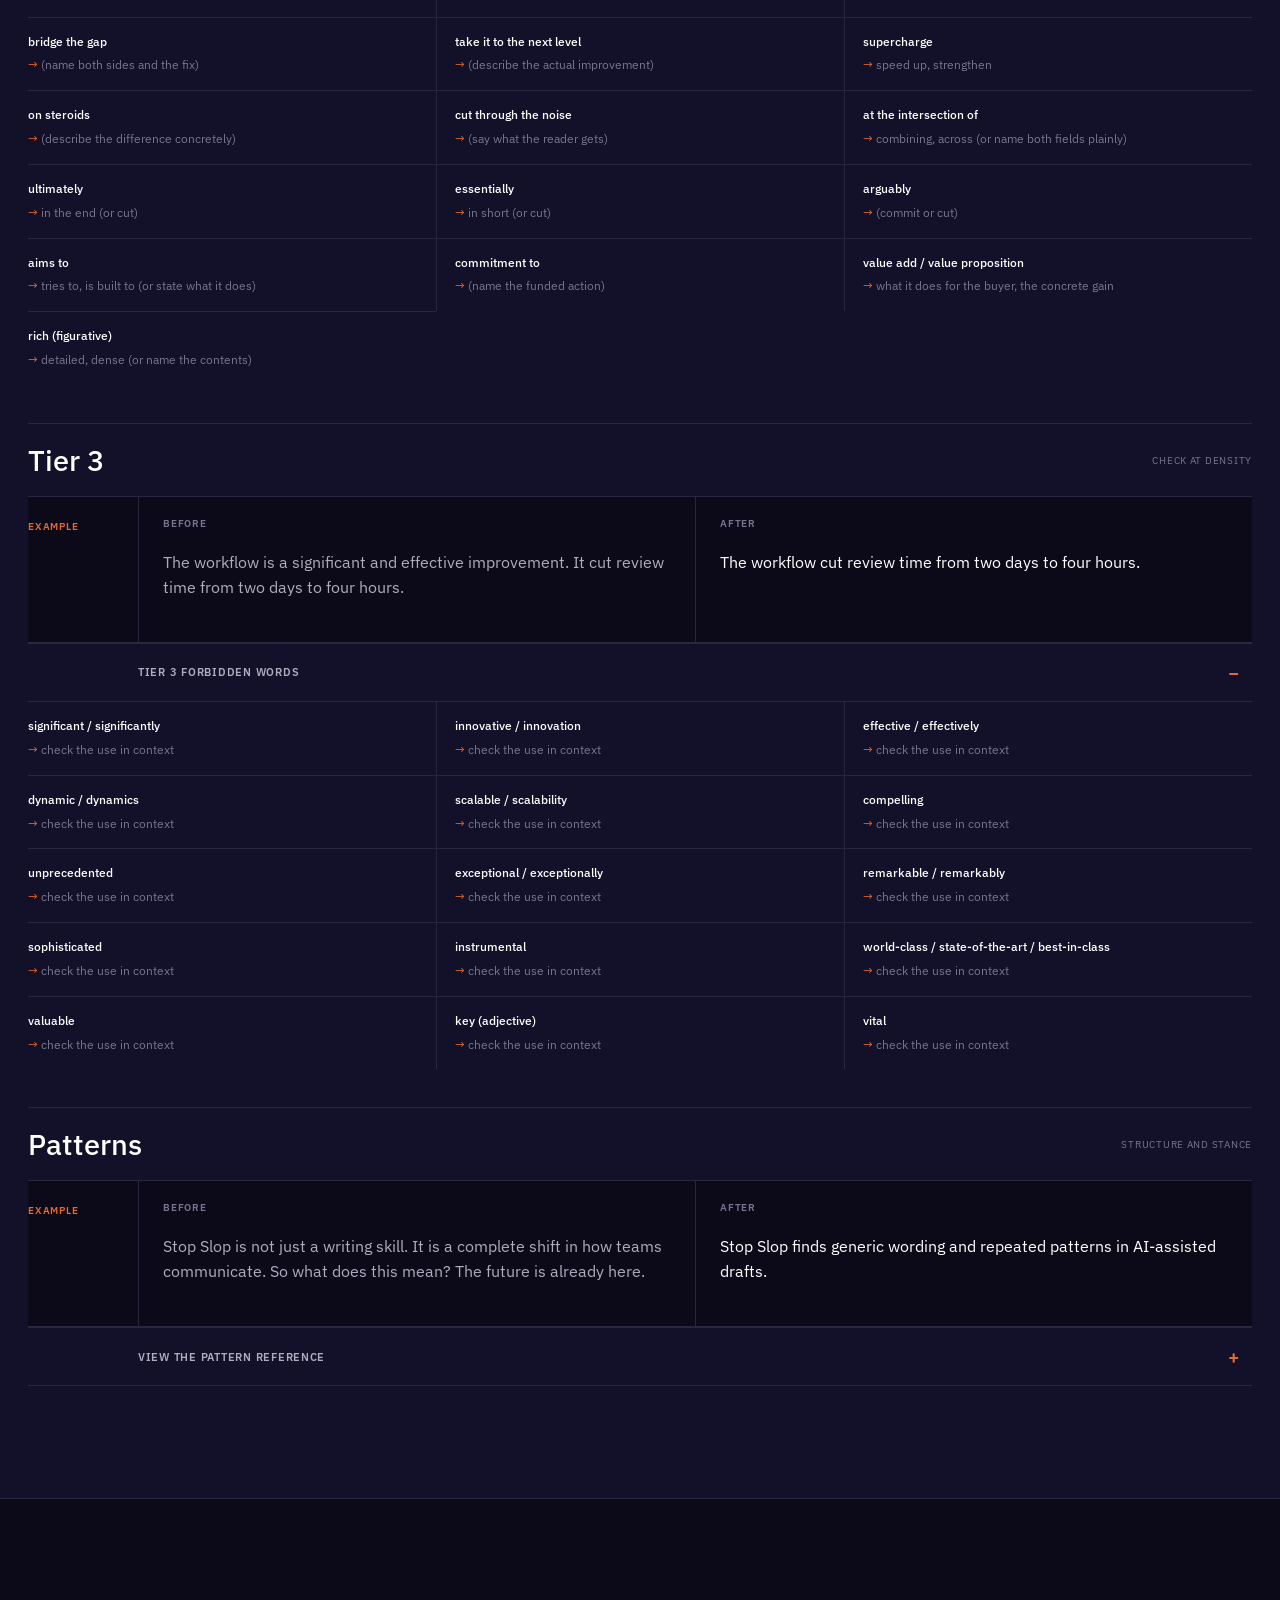
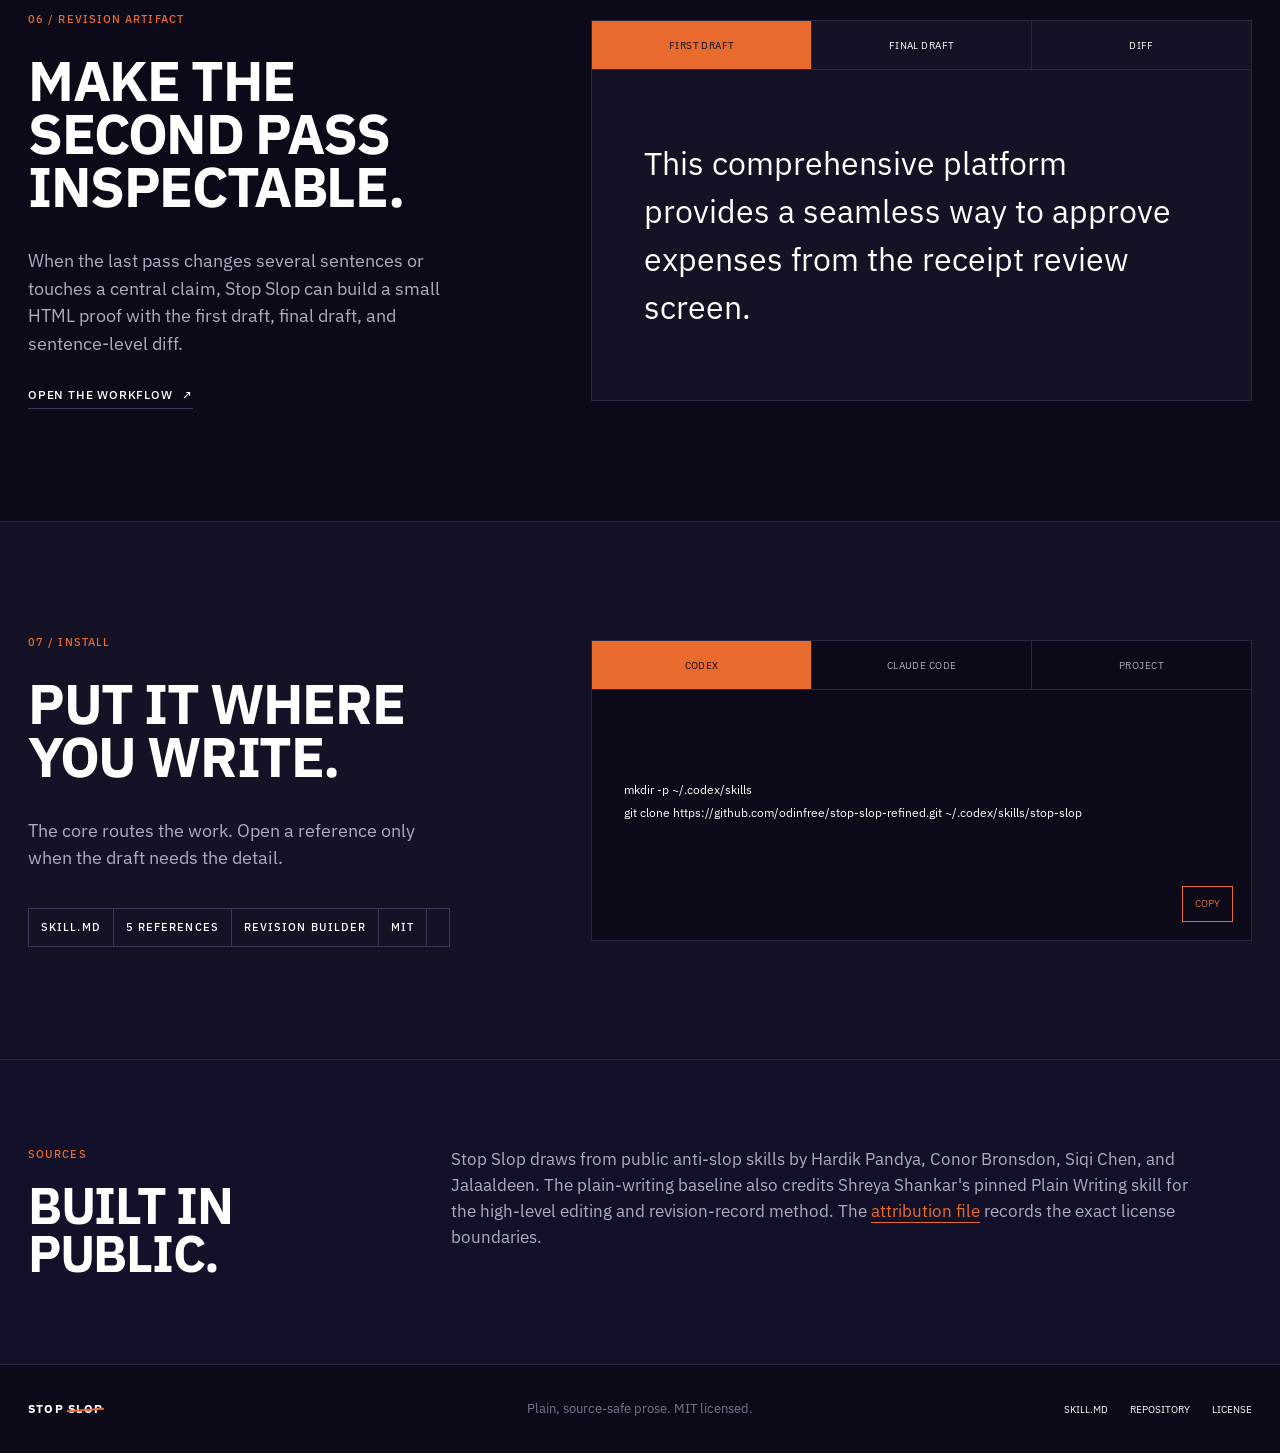
==== commit 4a1e156c: "Update Stop Slop repository links" ====
--- a/docs/index.html
+++ b/docs/index.html
@@ -30,7 +30,7 @@
         <a href="#rules">Rules</a>
         <a href="#install">Install</a>
       </nav>
-      <a class="repo-link" href="https://github.com/welttowelt/stop-slop-refined" target="_blank" rel="noopener">GitHub <span aria-hidden="true">↗</span></a>
+      <a class="repo-link" href="https://github.com/odinfree/stop-slop-refined" target="_blank" rel="noopener">GitHub <span aria-hidden="true">↗</span></a>
     </div>
   </header>
 
@@ -124,7 +124,7 @@
           <span class="section-number section-number-light">02 / Before line edits</span>
           <h2 id="ai-role-title">Who chose the first shape?</h2>
           <p>If AI chose the claim, outline, and first example, word cleanup will preserve the model's center. Put the draft aside, recover the human point, then rebuild.</p>
-          <a href="https://github.com/welttowelt/stop-slop-refined/blob/main/references/ai-role-and-reader-fit.md" target="_blank" rel="noopener">Read the AI-role check <span aria-hidden="true">↗</span></a>
+          <a href="https://github.com/odinfree/stop-slop-refined/blob/main/references/ai-role-and-reader-fit.md" target="_blank" rel="noopener">Read the AI-role check <span aria-hidden="true">↗</span></a>
         </div>
         <div class="anchor-test reveal" aria-label="Anti-anchoring checklist">
           <div class="anchor-title"><span>Anti-anchoring pass</span><span class="stamp" aria-hidden="true">✓</span></div>
@@ -278,7 +278,7 @@
           <span class="section-number">06 / Revision artifact</span>
           <h2 id="revision-title">Make the second pass inspectable.</h2>
           <p>When the last pass changes several sentences or touches a central claim, Stop Slop can build a small HTML proof with the first draft, final draft, and sentence-level diff.</p>
-          <a class="text-link" href="https://github.com/welttowelt/stop-slop-refined/blob/main/references/revision-artifact.md" target="_blank" rel="noopener">Open the workflow <span aria-hidden="true">↗</span></a>
+          <a class="text-link" href="https://github.com/odinfree/stop-slop-refined/blob/main/references/revision-artifact.md" target="_blank" rel="noopener">Open the workflow <span aria-hidden="true">↗</span></a>
         </div>
         <div class="diff-demo reveal">
           <div class="diff-tabs" role="tablist" aria-label="Revision artifact preview">
@@ -311,12 +311,12 @@
           </div>
           <div class="install-pane active" data-install-pane="codex">
             <pre><code>mkdir -p ~/.codex/skills
-git clone https://github.com/welttowelt/stop-slop-refined.git ~/.codex/skills/stop-slop</code></pre>
+git clone https://github.com/odinfree/stop-slop-refined.git ~/.codex/skills/stop-slop</code></pre>
             <button type="button" data-copy>Copy</button>
           </div>
           <div class="install-pane" data-install-pane="claude">
             <pre><code>mkdir -p ~/.claude/skills
-git clone https://github.com/welttowelt/stop-slop-refined.git ~/.claude/skills/stop-slop</code></pre>
+git clone https://github.com/odinfree/stop-slop-refined.git ~/.claude/skills/stop-slop</code></pre>
             <button type="button" data-copy>Copy</button>
           </div>
           <div class="install-pane" data-install-pane="project">
@@ -334,7 +334,7 @@
           <span class="section-number">Sources</span>
           <h2 id="credits-title">Built in public.</h2>
         </div>
-        <p>Stop Slop draws from public anti-slop skills by Hardik Pandya, Conor Bronsdon, Siqi Chen, and Jalaaldeen. The plain-writing baseline also credits Shreya Shankar's pinned Plain Writing skill for the high-level editing and revision-record method. The <a href="https://github.com/welttowelt/stop-slop-refined/blob/main/ATTRIBUTION.md" target="_blank" rel="noopener">attribution file</a> records the exact license boundaries.</p>
+        <p>Stop Slop draws from public anti-slop skills by Hardik Pandya, Conor Bronsdon, Siqi Chen, and Jalaaldeen. The plain-writing baseline also credits Shreya Shankar's pinned Plain Writing skill for the high-level editing and revision-record method. The <a href="https://github.com/odinfree/stop-slop-refined/blob/main/ATTRIBUTION.md" target="_blank" rel="noopener">attribution file</a> records the exact license boundaries.</p>
       </div>
     </section>
   </main>
@@ -344,9 +344,9 @@
       <a class="wordmark footer-mark" href="#top"><span>stop</span><span class="wordmark-slop">slop</span></a>
       <p>Plain, source-safe prose. MIT licensed.</p>
       <div class="footer-links">
-        <a href="https://github.com/welttowelt/stop-slop-refined/blob/main/SKILL.md">SKILL.md</a>
-        <a href="https://github.com/welttowelt/stop-slop-refined">Repository</a>
-        <a href="https://github.com/welttowelt/stop-slop-refined/blob/main/LICENSE">License</a>
+        <a href="https://github.com/odinfree/stop-slop-refined/blob/main/SKILL.md">SKILL.md</a>
+        <a href="https://github.com/odinfree/stop-slop-refined">Repository</a>
+        <a href="https://github.com/odinfree/stop-slop-refined/blob/main/LICENSE">License</a>
       </div>
     </div>
   </footer>
